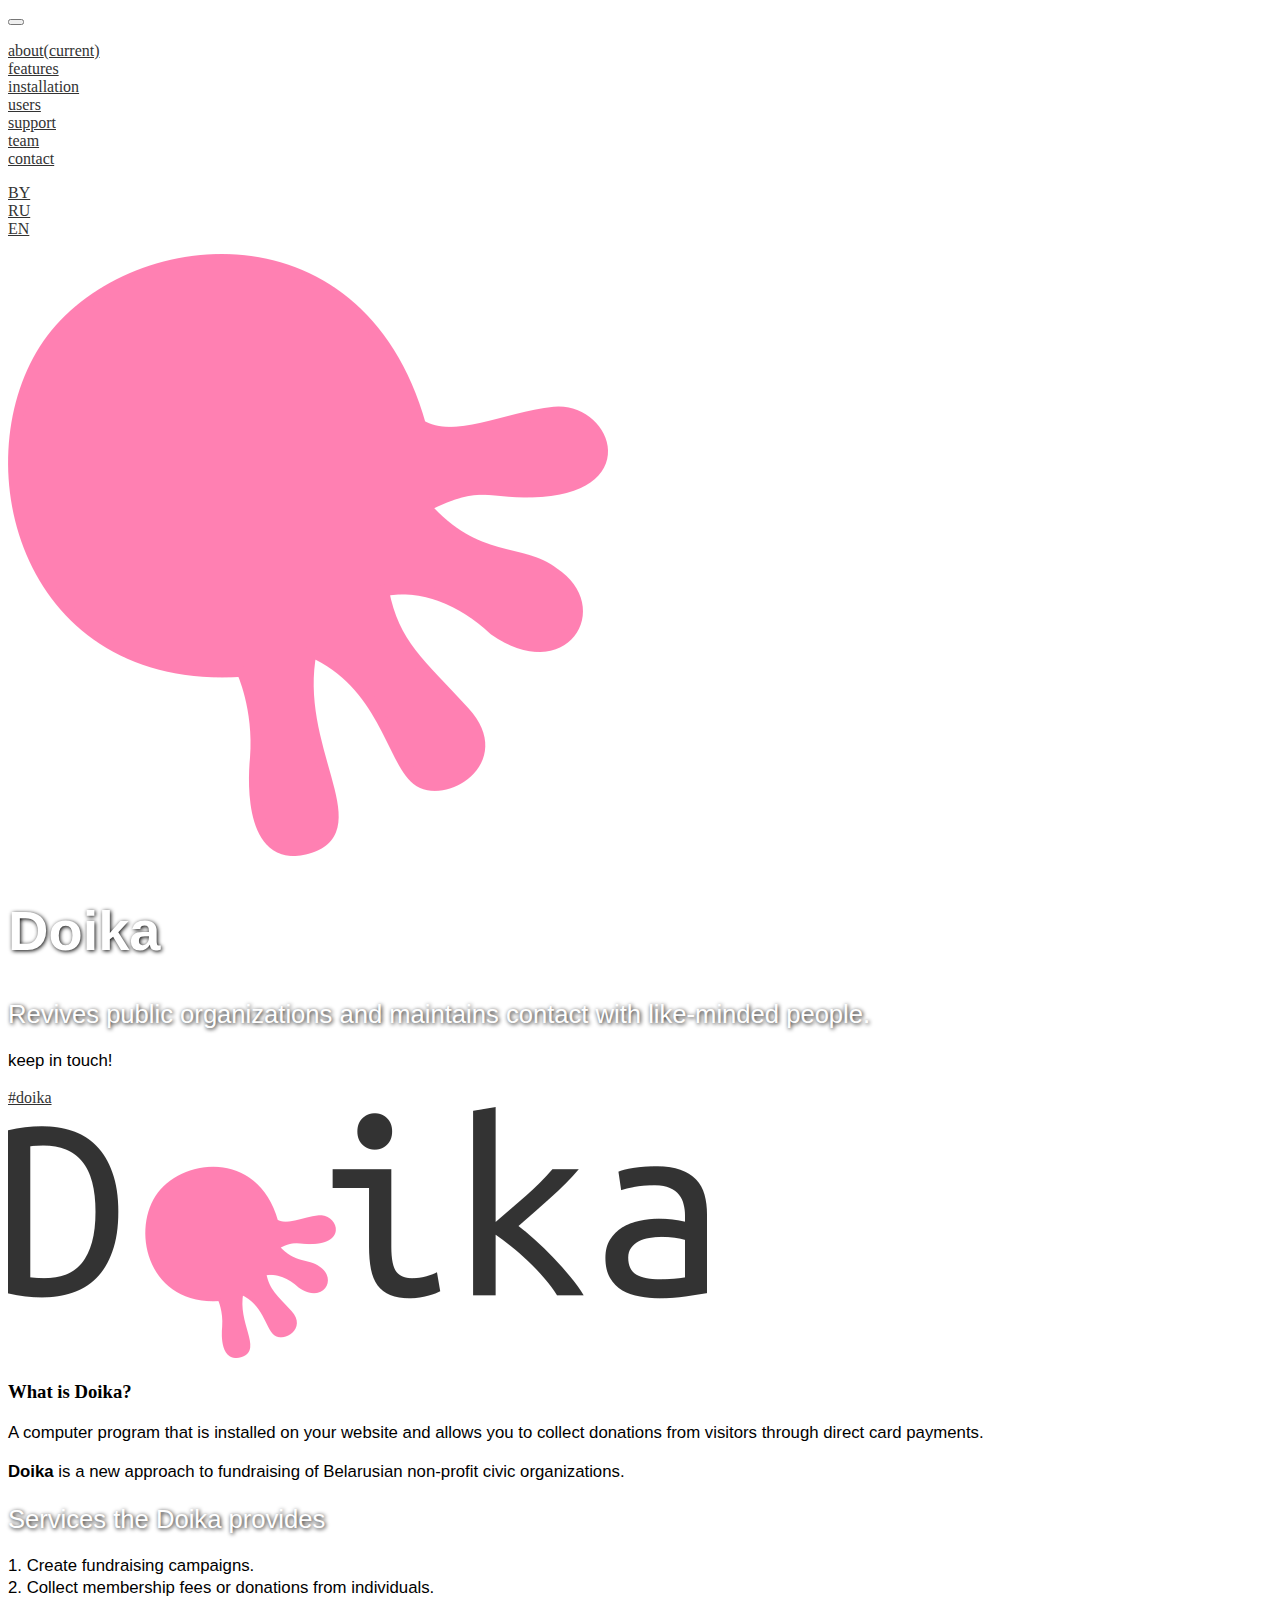
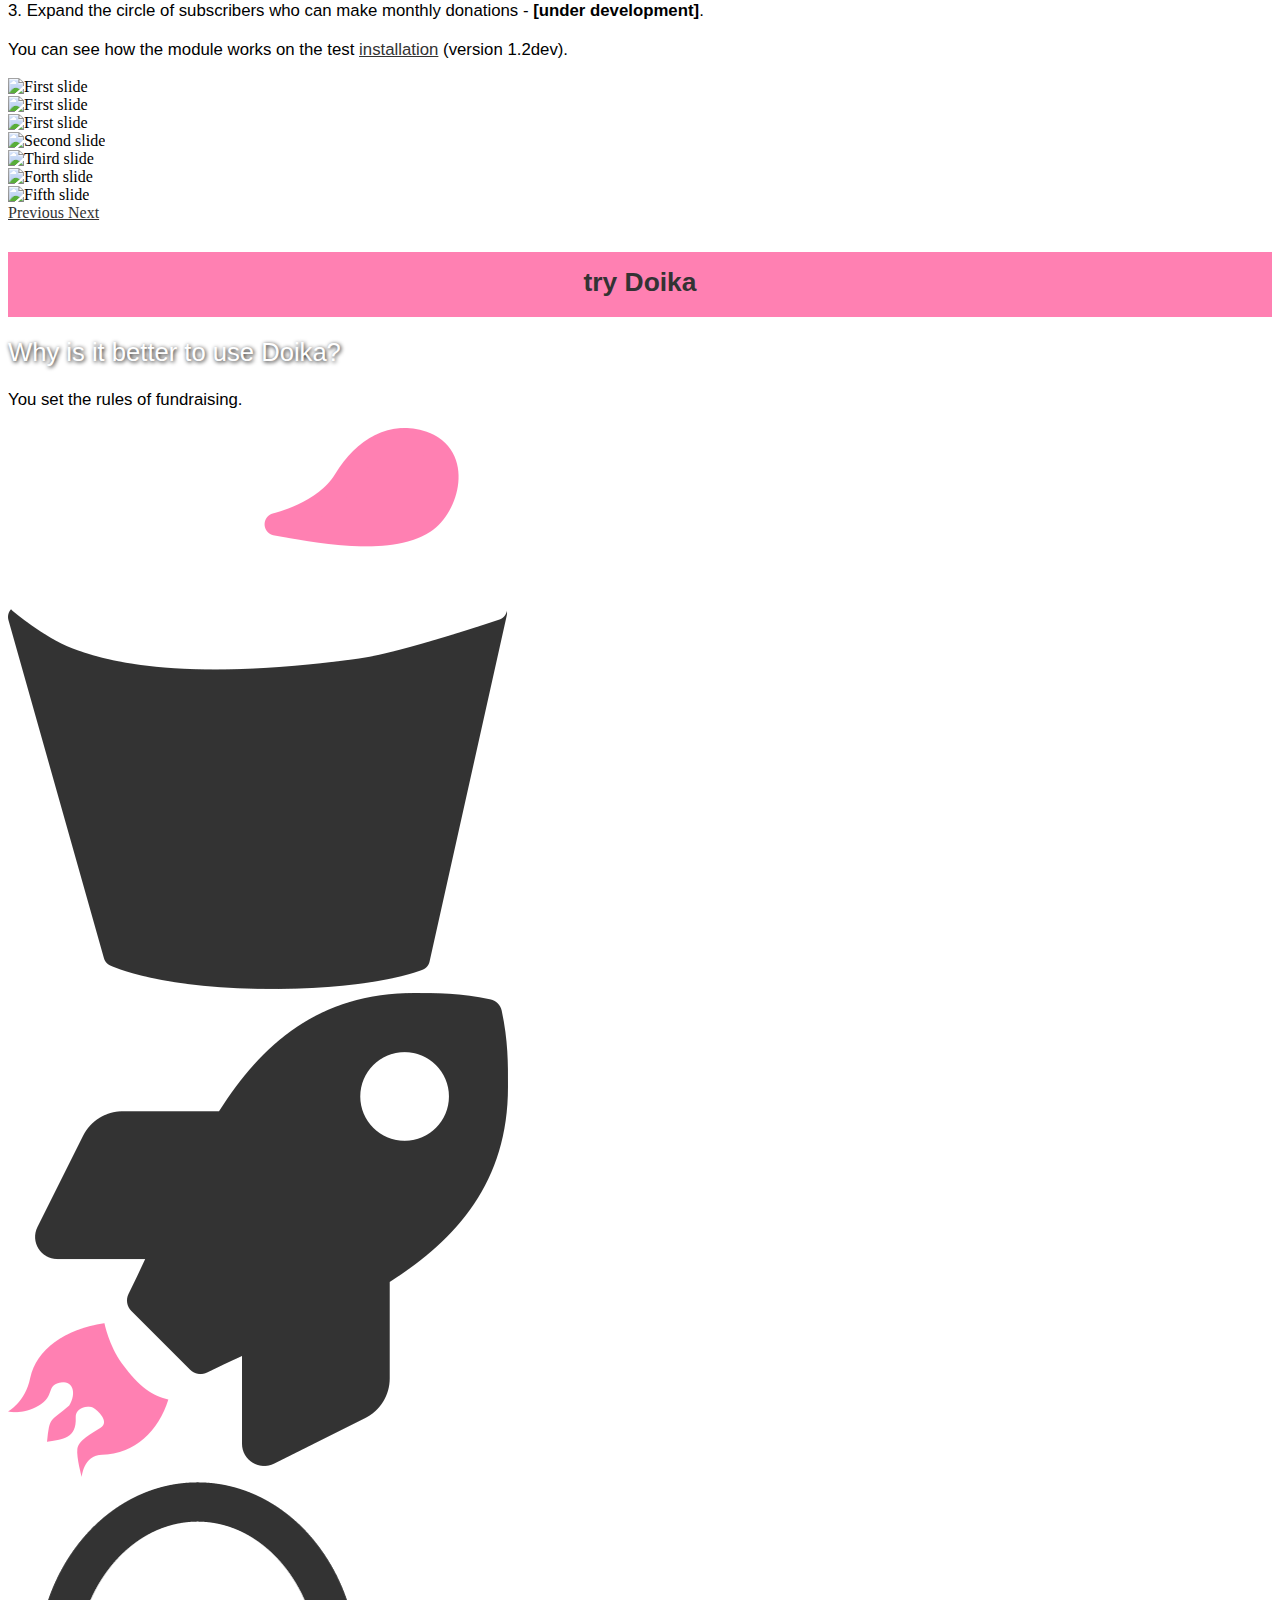
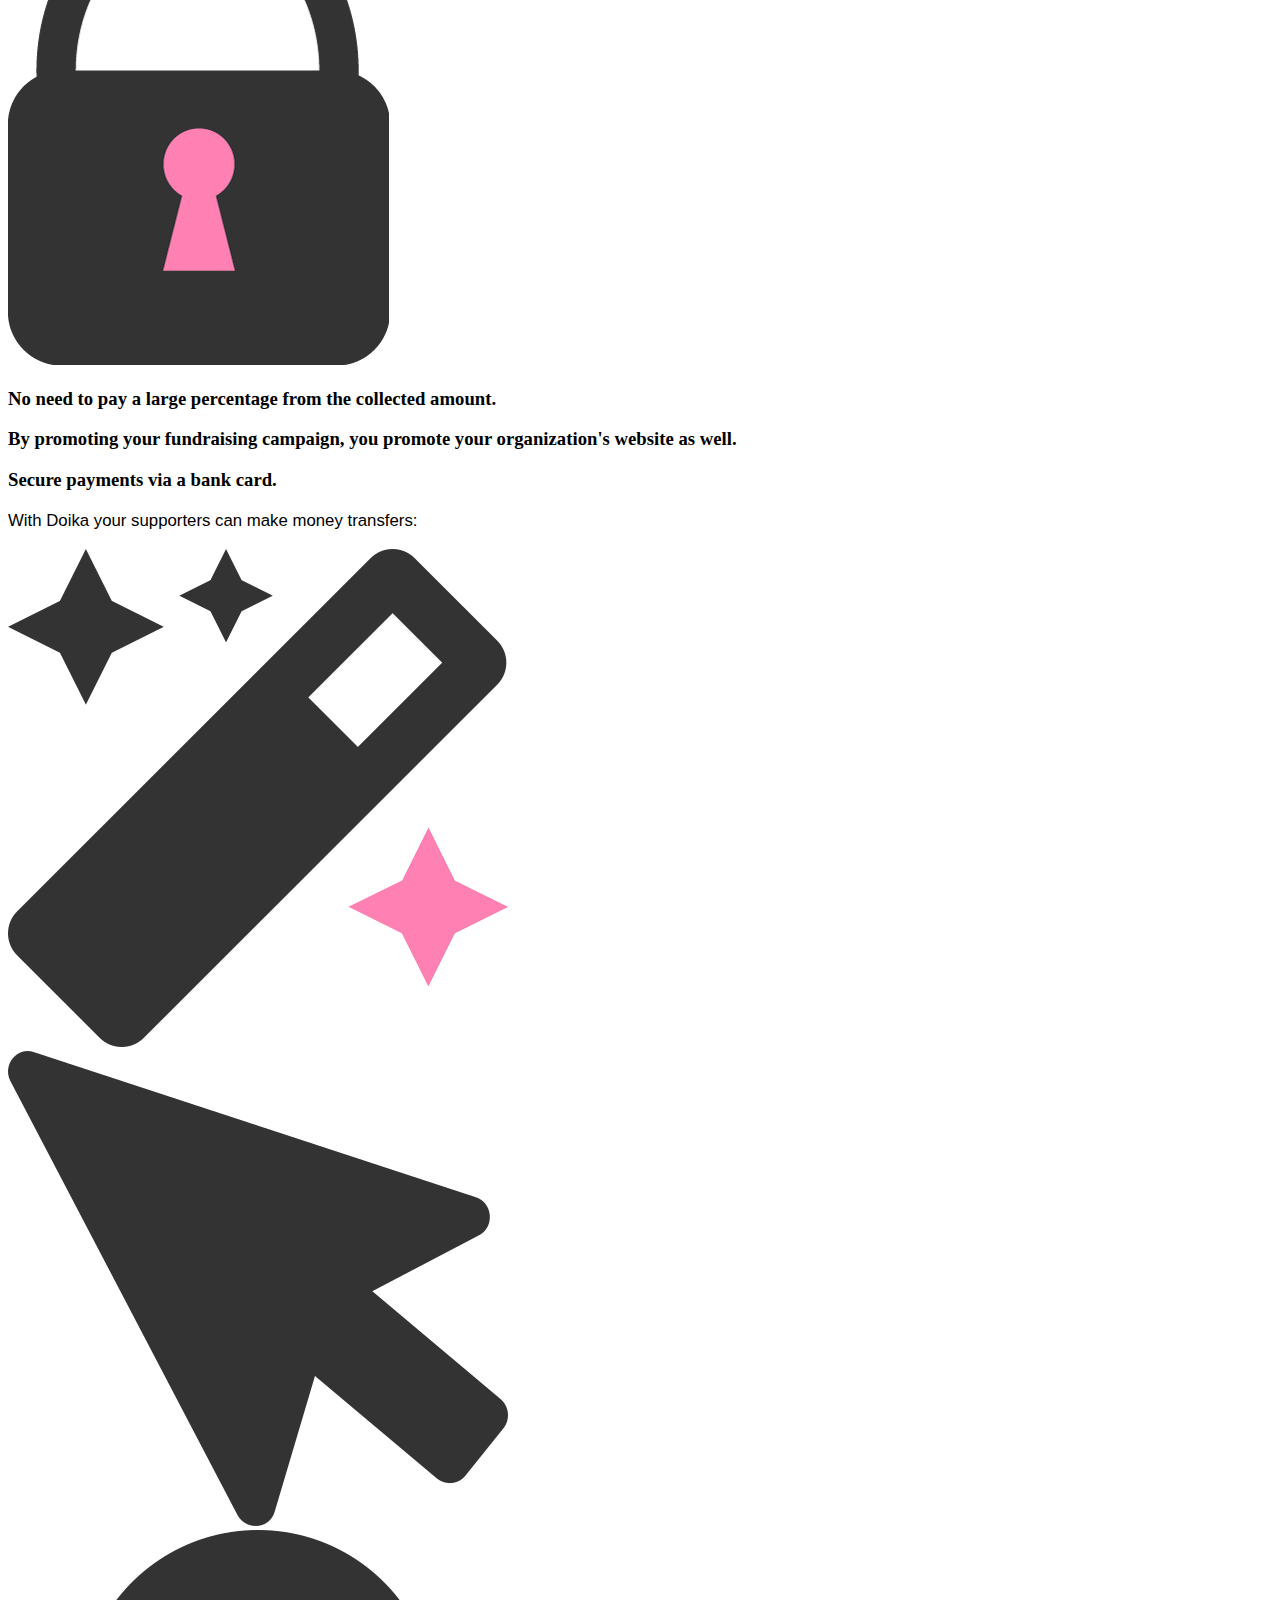
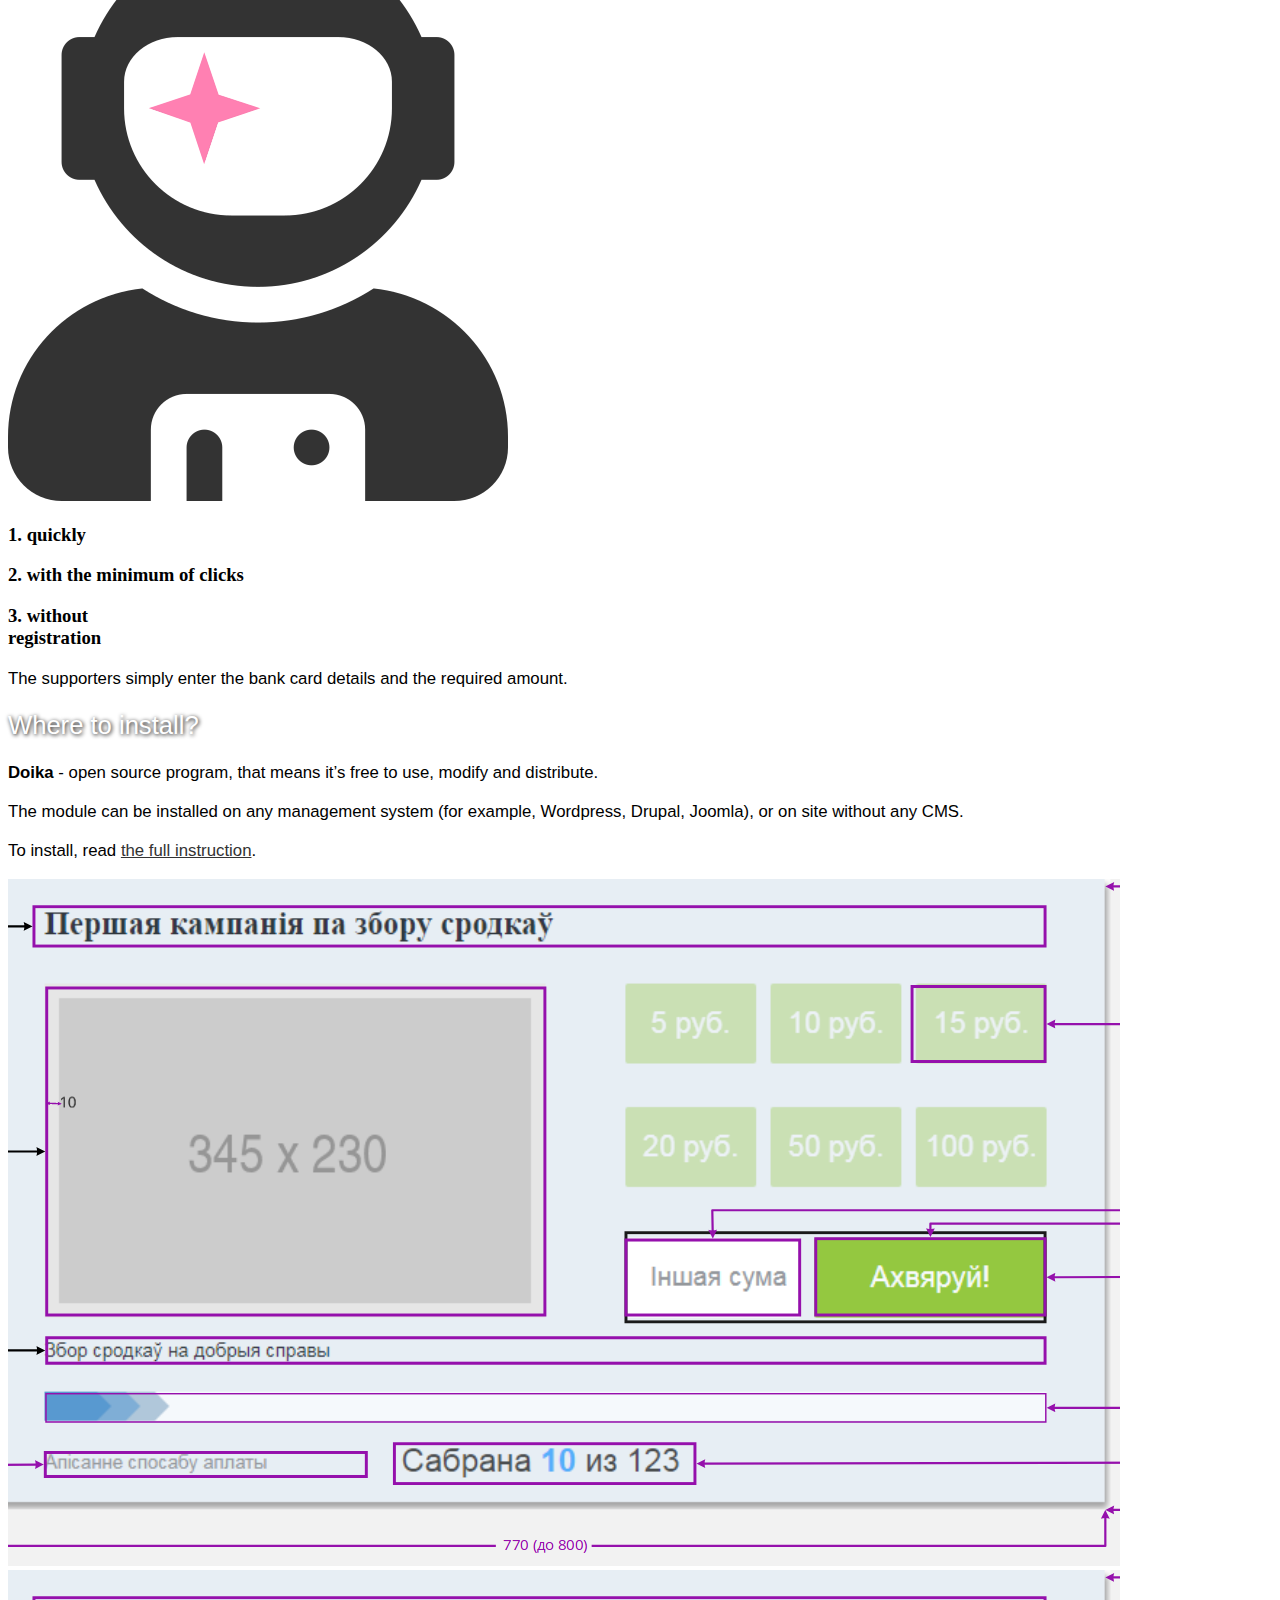
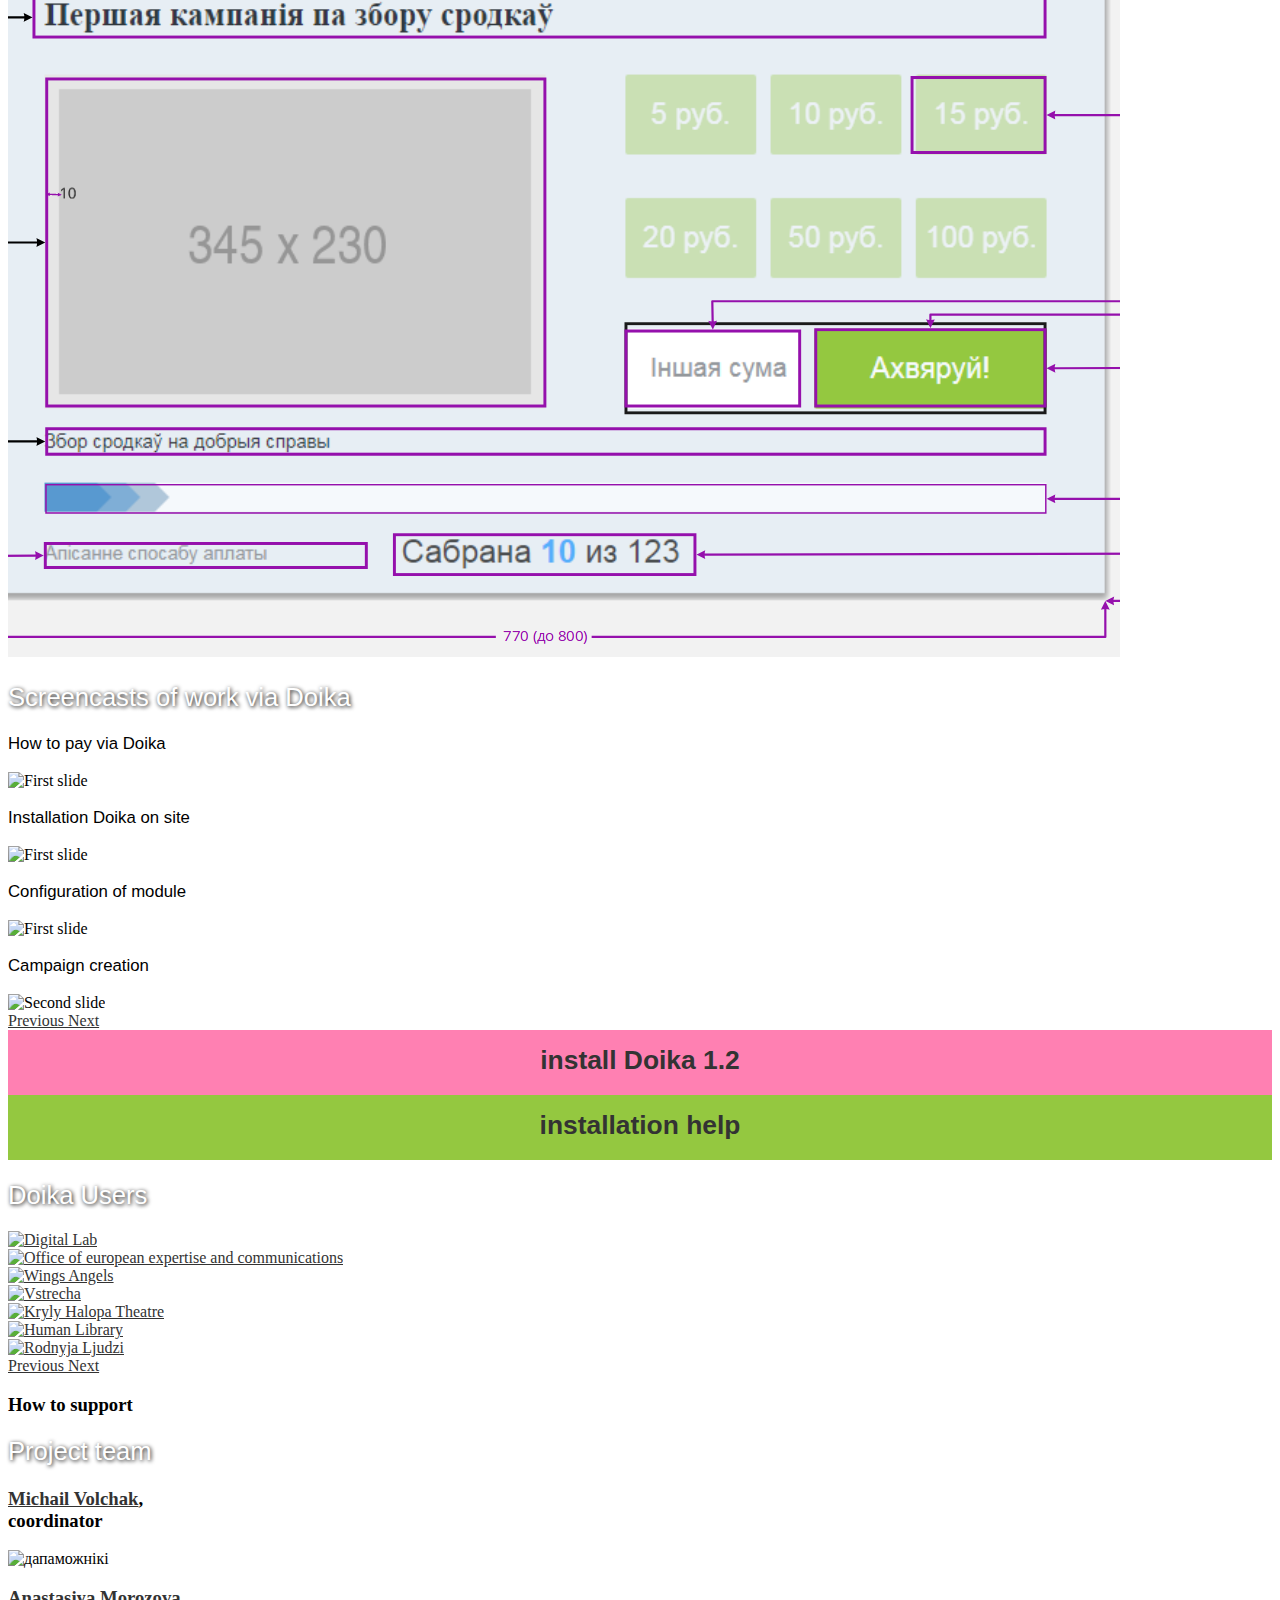
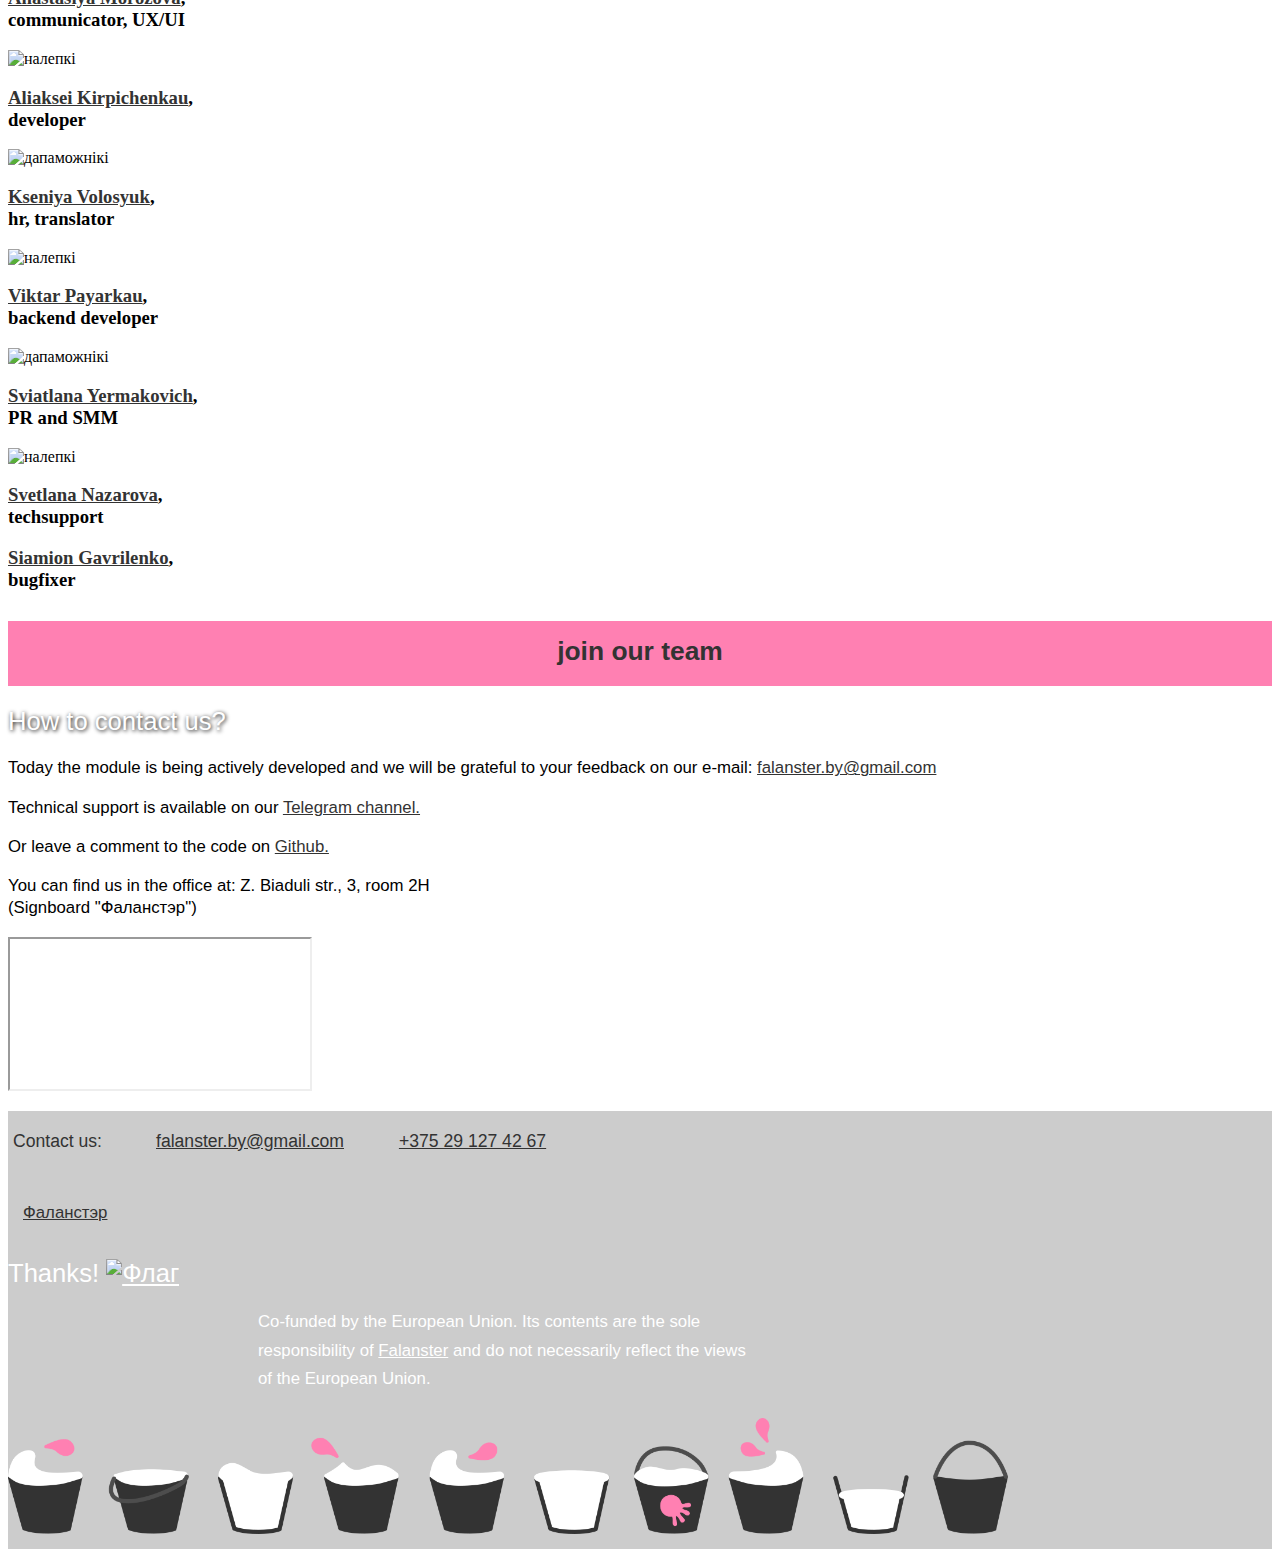
==== index-en.html @ b00845cc "crew" ====
<!DOCTYPE html>
<html lang="en">
  <head>
    <meta charset="UTF-8">
    <meta name="viewport" content="width=device-width,initial-scale=1">
    <meta http-equiv="X-UA-Compatible" content="IE=Edge">
    <title>Doika</title>
    <link rel="shortcut icon" type="image/png" href="img/favicon.png">
    <link rel="apple-touch-icon" href="img/favicon.png">
    <link rel="stylesheet" href="css/bootstrap.min.css">
    <link rel="stylesheet" href="css/general.css">
    <link rel="stylesheet" href="css/about-us.css">
    <link rel="stylesheet" href="css/cc-icons.css">
    <link rel="stylesheet" href="css/certification.css">
    <link rel="stylesheet" href="css/contacts.css">
    <link rel="stylesheet" href="css/contact-us.css">
    <link rel="stylesheet" href="css/font-awesome.css">
    <link rel="stylesheet" href="css/fonts.css">
    <link rel="stylesheet" href="css/footer.css?v=3.0">
    <link rel="stylesheet" href="css/header.css">
    <link rel="stylesheet" href="css/history.css">
    <link rel="stylesheet" href="css/links.css">
    <link rel="stylesheet" href="css/mission.css">
    <link rel="stylesheet" href="css/our-work.css">
 </head>

  <body>
    <header class="header">
      <nav class="navbar navbar-expand-lg">
        <button class="navbar-toggler custom-toggler" type="button" data-toggle="collapse" data-target="#navbarNav" aria-controls="navbarNav" aria-expanded="false" aria-label="Toggle navigation">
          <span class="fa fa-bars navbar-toggler-icon"></span>
        </button>
        <div class="collapse navbar-collapse" id="navbarNav">
          <ul class="navbar-nav">
            <li class="nav-item active">
              <a class="nav-link" href="#about-us">about<span class="sr-only">(current)</span></a>
            </li>
            <li class="nav-item">
              <a class="nav-link" href="#our-work">features</a>
            </li>
            <li class="nav-item">
              <a class="nav-link" href="#certification">installation</a>
            </li>
            <li class="nav-item">
              <a class="nav-link" href="#links2">users</a>
            </li>
            <li class="nav-item">
              <a class="nav-link" href="#history">support</a>
            </li>
            <li class="nav-item">
              <a class="nav-link" href="#links">team</a>
            </li>
            <li class="nav-item">
              <a class="nav-link" href="#contact-us">contact</a>
            </li>
          </ul>
        </div>


        <ul class="language-switcher d-flex">
          <li class="nav-item language-switcher__item">
            <a class="nav-link" href="index.html">BY</a>
          </li>
          <li class="nav-item language-switcher__item">
            <a class="nav-link" href="index-ru.html">RU</a>
          </li>
          <li class="nav-item language-switcher__item">
            <a class="nav-link language-switcher__item_active" href="index-en.html">EN</a>
          </li>
        </ul>


      </nav>
      <img class="header__logo img-responsive" src="img/logo.png" alt="creative commons logo"/>
      <h1 class="header__title">Doika</h1>
      <h2 class="header__subtitle">Revives public organizations and maintains contact with like-minded people.</h2>
      <p class="header__slogan">keep in touch!</p>
      <a class="header__hashtag" href="https://twitter.com/hashtag/doika">#doika</a>
    </header>

    <section id="about-us" class="about-us container">
      <div class="row">
        <div class="col-xl-12 mx-xl-auto">


          <article class="article">
            <div class="row flex-column-reverse flex-lg-row">
              <div class="col-lg-6 article__img d-flex">
                <img src="img/doika_2_2_trans.png" alt="Doika Logo" >
              </div>
              <div class="col-lg-6 article__text-wrapper">
                <h3 class="article__title">What is Doika?</h3>
                <p class="article__text">A computer program that is installed on your website and allows you to collect donations from visitors through direct card payments.
                </p>
                <p class="article__text"><strong>Doika</strong> is a new approach to fundraising of Belarusian non-profit civic organizations.
                </p>
              </div>
            </div>
          </article>

        </div>
      </div>
    </section>

    <section id="mission" class="mission">
      <div class="container text-center">
        <h2 class="mission__title">Services the Doika provides</h2>
        <div class="row">
<!--
          <span class="mission__text_marked">Стварэнне спрыяльных умоваў для творчасці, перадачы ведаў, эканамічных адносінаў, пабудаваных на адкрытых прынцыпах, і ёсць задача праекта “Градка”.</span>
-->
          <p class="mission__text mission_big">1. Create fundraising campaigns.</br>          
		2. Collect membership fees or donations from individuals.</br>
		3. Expand the circle of subscribers who can make monthly donations - <strong>[under development]</strong>.
	  </p>
          <p class="mission__text">You can see how the module works on the test <a href="https://it2donate-wordpress.falanster.by/" target="_blank">installation</a> (version 1.2dev).</p>

<!--              <div class="carousel-item active">
                <img class="d-block img-fluid" src="img/vylaziny_1_2.JPG" alt="First slide">
              </div>
-->

	<div id="mission__carousel" class="carousel slide" data-interval="false" data-ride="carousel">
            <div class="carousel-inner" role="listbox">
              <div class="carousel-item">
                <img class="d-block img-fluid" src="img/slide_6.jpg" alt="First slide">
              </div>
              <div class="carousel-item active">
                <img class="d-block img-fluid" src="img/slide_2.jpg" alt="First slide">
              </div>
              <div class="carousel-item">
                <img class="d-block img-fluid" src="img/slide_1.jpg" alt="First slide">
              </div>
              <div class="carousel-item">
                <img class="d-block img-fluid" src="img/slide_3.jpg" alt="Second slide">
              </div>
              <div class="carousel-item">
                <img class="d-block img-fluid" src="img/slide_4.jpg" alt="Third slide">
              </div>
              <div class="carousel-item">
                <img class="d-block img-fluid" src="img/slide_5.jpg" alt="Forth slide">
              </div>
              <div class="carousel-item">
                <img class="d-block img-fluid" src="img/slide_7.jpg" alt="Fifth slide">
              </div>

            </div>
            <a class="carousel-control-prev" href="#mission__carousel" role="button" data-slide="prev">
             <span class="carousel-control-prev-icon" aria-hidden="true"></span>
             <span class="sr-only">Previous</span>
            </a>
            <a class="carousel-control-next" href="#mission__carousel" role="button" data-slide="next">
             <span class="carousel-control-next-icon" aria-hidden="true"></span>
             <span class="sr-only">Next</span>
            </a>
	</div>
        <a class="button nav-link" href="https://it2donate-wordpress.falanster.by/">try Doika</a>

        </div>

      </div>
    </section>


    <section id="our-work" class="our-work">
      <div class="container text-center">
          <h2 class="our-work__title">Why is it better to use Doika?</h2>

<div class="">

<!--	<span class="mission__text_marked">Вы самі вызначаеце правілы збору сродкаў.</span>
-->
        <p class="">You set the rules of fundraising.</p>

        <div class="row flex-nowrap">
              <div class="col-lg-4 our-work__title-image">

                <img class="img-responsive" src="img/milk5.png" alt="Садавіна">

              </div>
              <div class="col-lg-4 our-work__title-image">
                <img class="img-responsive" src="img/rocket-solid.png" alt="Садавіна">
              </div>
              <div class="col-lg-4 our-work__title-image">
                <img class="img-responsive" src="img/lock484.png" alt="Садавіна">
              </div>
        </div>
        <div class="row descriptions">
          <article class="work-description col-lg-4">
            <h3 class="work-description__title">No need to pay a large percentage from the collected amount.</h3>



          </article>
          <article class="work-description col-lg-4">
            <h3 class="work-description__title">By promoting your fundraising campaign, you promote your organization's website as well.</h3>



          </article>
          <article class="work-description col-lg-4">
            <h3 class="work-description__title">Secure payments via a bank card.</h3>
          </article>
        </div>

</div>

	</div>

<div class="mission__text_marked text-center">
	<p class="">With Doika your supporters can make money transfers:</spp>

        <div class="row flex-nowrap">
              <div class="col-lg-4 our-work__title-image">

                <img class="img-responsive" src="img/magic.png" alt="Садавіна">

              </div>
              <div class="col-lg-4 our-work__title-image">
                <img class="img-responsive" src="img/mouse.png" alt="Садавіна">
              </div>
              <div class="col-lg-4 our-work__title-image">
                <img class="img-responsive" src="img/astronaut.png" alt="Садавіна">
              </div>
        </div>
        <div class="row descriptions">
          <article class="work-description col-lg-4">
            <h3 class="work-description__title">1. quickly</h3>



          </article>
          <article class="work-description col-lg-4">
            <h3 class="work-description__title">2. with the minimum of clicks</h3>



          </article>
          <article class="work-description col-lg-4">
            <h3 class="work-description__title">3. without</br> registration</h3>
          </article>
        </div>


	<p class="">The supporters simply enter the bank card details and the required amount.</p>

</div>



      </div>
    </section>

    <section id="certification" class="certification">
      <div class="container text-center">
        <h2 class="certification__title">Where to install?</h2>
        <div class="row flex-lg-row-reverse">
          <div class="certification__text col-lg-6">
            <p>
              <strong>Doika</strong> - open source program, that means it’s free to use, modify and distribute.
              </p>
              <p>
              The module can be installed on any management system (for example, Wordpress, Drupal, Joomla), or on site without any CMS.
              </p>
              <p>
              To install, read <a href="https://github.com/diglabby/doika_1.2/blob/dev/README.md" target="_blank">the full instruction</a>.
            </p>
          </div>
          <div class="d-flex col-lg-6">
            <img class="certification__image image_tablet d-lg-none" src="img/maket.png" alt="Макет">
            <img class="certification__image image_desktop d-none d-lg-block" src="img/maket.png" alt="Макет">
          </div>
        </div>

      </div>

    <section  class="certification_break" >
      <div class="container text-center">

        <h2 class="certification__title">Screencasts of work via Doika</h2>
	<div class="mission__text_marked text-center">
	<div id="gif__carousel" class="carousel slide" data-interval="false" data-ride="carousel">
            <div class="carousel-inner" role="listbox">
              <div class="carousel-item active">
        	<p class="gif-text">How to pay via Doika</p>
                <img class="d-block img-fluid" src="gif/doika_end_gif.gif" alt="First slide">
              </div>
              <div class="carousel-item">
        	<p class="gif-text">Installation Doika on site</p>
                <img class="d-block img-fluid" src="gif/Install_Doika_on_website.gif" alt="First slide">
              </div>
              <div class="carousel-item">
        	<p class="gif-text">Configuration of module</p>
                <img class="d-block img-fluid" src="gif/image_of_configuration.gif" alt="First slide">
              </div>
              <div class="carousel-item">
        	<p class="gif-text">Campaign creation</p>
                <img class="d-block img-fluid" src="gif/Doika_GIF_How_to_use_again.gif" alt="Second slide">
              </div>

            </div>
            <a class="carousel-control-prev" href="#gif__carousel" role="button" data-slide="prev">
             <span class="carousel-control-prev-icon" aria-hidden="true"></span>
             <span class="sr-only">Previous</span>
            </a>
            <a class="carousel-control-next" href="#gif__carousel" role="button" data-slide="next">
             <span class="carousel-control-next-icon" aria-hidden="true"></span>
             <span class="sr-only">Next</span>
            </a>
	</div>
	</div>
	</div>
</section>

    </section>
       <div class="d-flex">
        <a class="button col-lg-6 install install-en" href="https://github.com/diglabby/doika_1.2/blob/dev/README.md">install Doika 1.2</a>
        <a class="button col-lg-6 install help help-en" href="https://docs.google.com/forms/d/e/1FAIpQLSfdYiBICHreermuLqSR0WglWAKjteLY8kQ89COXRtBEGR77mg/viewform">installation help</a>
       </div>


    <section id="links2" class="links">
      <div class="container text-center partners">
        <h2 class="our-work__title">Doika Users</h2>

     <div id="links__carousel" class="carousel slide" data-interval="false" data-ride="carousel">
     <div class="carousel-inner" role="listbox">

       <div class="carousel-item active">
       <div class="row">

          <div class="col-lg-3">
	    <div class="links__image">
             <a href="https://it.falanster.by/">
              <img src="img/partners/lm_3.png" alt="Digital Lab">
             </a>
            </div>
          </div>

          <div class="col-lg-3">
	    <div class="links__image">
             <a href="https://oeec.by/">
              <img src="img/partners/oeec_2.png" alt="Office of european expertise and communications">
             </a>
            </div>
          </div>

          <div class="col-lg-3">
	    <div class="links__image">
             <a href="https://wingsangels.by/">
              <img src="img/partners/kryly_a.png" alt="Wings Angels">
             </a>
            </div>
          </div>

          <div class="col-lg-3">
	    <div class="links__image">
             <a href="https://vstrecha.by/index.php">
              <img src="img/partners/vstrecha_2.png" alt="Vstrecha">
             </a>
            </div>
          </div>

        </div>
        </div>

        <div class="carousel-item">
        <div class="row">


          <div class="col-lg-3">
	    <div class="links__image">
             <a href="https://teatrkh.by/">
              <img src="img/partners/kh.jpg" alt="Kryly Halopa Theatre">
             </a>
            </div>
          </div>

          <div class="col-lg-3">
	    <div class="links__image">
             <a href="http://humanlibrary.by/">
              <img src="img/partners/humanlib_2.png" alt="Human Library">
             </a>
            </div>
          </div>

          <div class="col-lg-3">
	    <div class="links__image">
             <a href="https://rodnye.by/">
              <img src="img/partners/rodnye_2.png"  alt="Rodnyja Ljudzi">
             </a>
            </div>
          </div>


        </div>
        </div>


      </div>
            <a class="carousel-control-prev" href="#links__carousel" role="button" data-slide="prev">
             <span class="carousel-control-prev-icon" aria-hidden="true"></span>
             <span class="sr-only">Previous</span>
            </a>
            <a class="carousel-control-next" href="#links__carousel" role="button" data-slide="next">
             <span class="carousel-control-next-icon" aria-hidden="true"></span>
             <span class="sr-only">Next</span>
            </a>
      </div>

    </div>
   </section>


    <section id="history" class="mission">
      <div class="container text-center">
        <article class="article">
          <h3 class="article__title">How to support</h3>
            <script src='/client-side/doika-loader.js'></script>
              <div id='module-donate-wrapper' data-id='2'></div>
        </article>
      </div>
    </section>


    <section id="links" class="links team">
      <div class="container text-center">
        <h2 class="our-work__title">Project team</h2>

        <div class="row">
          <div class="col-lg-6">
    
            <h3 class="work-description__title"><a href="https://wiki.falanster.info/wiki/Участник:Rizoma" alt="Michail on wiki">Michail Volchak</a>,</br> coordinator</h3>
	    <div class="links__image">
              <img src="img/mihas_3.jpg" alt="дапаможнікі">
            </div>

          </div>

          <div class="col-lg-6">


            <h3 class="work-description__title"><a href="https://wiki.falanster.info/wiki/Участница:NastassiaFrost" alt="Anastasiya on wiki">Anastasiya Morozova</a>,</br> communicator, UX/UI</h3>
            <div class="links__image">
              <img src="img/nasty_2.jpg" alt="налепкі">
            </div>

          </div>

          <div class="col-lg-6">
    
            <h3 class="work-description__title"><a href="https://github.com/fr0zen" alt="Aliaksei on Github">Aliaksei Kirpichenkau</a>,</br> developer</h3>
	    <div class="links__image">
              <img src="img/frozen_3.jpg" alt="дапаможнікі">
            </div>

          </div>

        </div>


        <div class="row">

          <div class="col-lg-6">


            <h3 class="work-description__title"><a href="https://vk.com/id151962564" alt="Ksenia's profile on vk">Kseniya Volosyuk</a>,</br> hr, translator</h3>
            <div class="links__image">
              <img src="img/ksenia.jpg" alt="налепкі">
            </div>

          </div>

          <div class="col-lg-6">
    
            <h3 class="work-description__title"><a href="https://github.com/Tyuba4" alt="Viktar's profile on github">Viktar Payarkau</a>,</br> backend developer</h3>
	    <div class="links__image">
              <img src="img/viktar.jpg" alt="дапаможнікі">
            </div>

          </div>

          <div class="col-lg-6">


            <h3 class="work-description__title"><a href="https://vk.com/sviatit" alt="Sviatlana on Vkontakte">Sviatlana Yermakovich</a>,</br> PR and SMM</h3>
            <div class="links__image">
              <img src="img/svet_3.jpg" alt="налепкі">
            </div>

          </div>
        </div>

        <div class="row">
          <div class="col-lg-6">
            <h3 class="work-description__title"><a href="https://github.com/svetasemashko" alt="Sveta's sprofile on github">Svetlana Nazarova</a>,</br> techsupport</h3>
          </div>

          <div class="col-lg-6">    
            <h3 class="work-description__title"><a href="https://site-style.by" alt="Siamions website">Siamion Gavrilenko</a>,</br> bugfixer</h3>
          </div>
        </div>

        <a class="button nav-link" href="#contact-us">join our team</a>



      </div>
    </section>


    <section id="contact-us" class="contact-us">
      <div class="container">
        <div class="row">
          <div class="col-lg-5">
              <h2 class="contact-us__title">How to contact us?</h2>

              <p class="contact-us__text">
                <span class="contact-us__text_header">Today the module is  being actively developed and we will be grateful to your feedback on our e-mail:</span>
                  <a href="mailto:falanster.by@gmail.com">falanster.by@gmail.com </a>
              </p>
              <p class="contact-us__text">
                <span class="contact-us__text_header">Technical support is available on our </span>
                  <a href="https://t.me/joinchat/FCPQXhFMFgED8krhwVt5IQ"> Telegram channel.</a>
              </p>
              <p class="contact-us__text">
                <span class="contact-us__text_header">Or leave a comment to the code on</span>
                  <a href="https://github.com/diglabby/doika_1.2/issues">Github.</a>
              </p>

              <p class="contact-us__text contact-us__text_breaked">
                <span class="contact-us__text_header">You can find us in the office at:</span>
                Z. Biaduli str., 3, room 2H </br>(Signboard "Фаланстэр")
              </p>
          </div>
          <div class="col-lg-7">
              <div class="contact-us__map">
                <iframe class="frame__map" id="osm__map" src="https://www.openstreetmap.org/export/embed.html?bbox=27.5795191526413%2C53.905305217497364%2C27.588129043579105%2C53.90823470750423&amp;layer=mapnik&amp;marker=53.90676840809086%2C27.583826780319214"></iframe>

              </div>
          </div>
        </div>
      </div>
    </section>

    <footer class="footer">
     <div class="container">
       <div class="row">
         <div class="col-lg-12 col-sm-12  text-center">
           <dl class="contacts">
             <dt class="contacts__title">Contact us:</dt>
              <dd class="contacts__mail">
                <a href="mailto:falanster.by@gmail.com">falanster.by@gmail.com</a>
              </dd>
              <dd class="contacts__phone">
                <a href="tel:+375291274267">+375 29 127 42 67</a>
              </dd>
           </dl>

          <ul class="socials">
            <li>
              <a href="https://www.facebook.com/groups/1039026109504642/?fref=ts" target="_blank">
                <i class="fa fa-facebook-official fa-2x" aria-hidden="true"></i>
              </a>
            </li>
          <li>
            <a href="https://vk.com/dig_lab" target="_blank">
              <i class="fa fa-vk fa-2x" aria-hidden="true"></i>
            </a>
          </li>
          <li>
            <a href="https://t.me/joinchat/FCPQXhFMFgED8krhwVt5IQ" target="_blank">
		<i class="fa fa-telegram fa-2x" aria-hidden="true"></i>
            </a>
          </li>
          <li>
            <a href="https://github.com/diglabby/doika/wiki" target="_blank">
              <i class="fa fa-github fa-2x" aria-hidden="true"></i>
            </a>
          </li>
          </ul>
          <p class="copyright">
           <span class="copyright__icons">
             <a href="https://creativecommons.org/licenses/by-sa/4.0/">
                <i class="cc cc-cc"></i>
                <i class="cc cc-by"></i>
                <i class="cc cc-sa"></i>
             </a>
            </span>
            <a href="https://falanster.by/be">Фаланстэр</a>
          </p>
         <div class="thanks">
             <h2>Thanks! <a href="https://ec.europa.eu/"><img src="img/flag_yellow_low.png" alt="Флаг"></a></h2>
             <p>Сo-funded by the European Union. Its contents are the sole responsibility of <a href="https://falanster.by/be">Falanster</a> and do not necessarily reflect the views of the European Union.</p>
         </div>
         </div>
       </div>
     </div>
   </footer>

   <script src="https://code.jquery.com/jquery-3.2.1.min.js" integrity="sha256-hwg4gsxgFZhOsEEamdOYGBf13FyQuiTwlAQgxVSNgt4=" crossorigin="anonymous"></script>
   <script src="js/main.js"></script>
   <script src="js/bootstrap.min.js"></script>

  </body>
</html>
---- css/general.css ----
a {
  text-decoration: underline;
  color: #333333; }
  a:hover {
    color: #333333; }

h1, h2 {
  color: #fff;
  font-family: 'Ubuntu', sans-serif;
  text-shadow: 1px 1px 4px rgba(0,0,0,1); }

h1 {
  font-size: 2.5rem;
  font-weight: 700; }
  @media (min-width: 1024px) {
    h1 {
      font-size: 3.5rem; } }

h2 {
  font-size: 1.25rem;
  font-weight: 500; }
  @media (min-width: 1024px) {
    h2 {
      font-size: 1.6rem; } }

p {
  font-family: "PT Sans", sans-serif;
  font-weight: 400;
  font-size: 0.92rem;
  line-height: 1.4rem; }
  @media (min-width: 1024px) {
    p {
      font-size: 1.05rem; } }

ul {
  padding-left: 0;
  list-style: none; }

a.button {
  display: block;
  background-color: #ff80b2;
  width: 100%;
  height: 65px;
  margin-top: 30px;
  margin-bottom: 0;
  font-size: 1.58rem;
  text-align: center;
  font-weight: 700;
  color: #333333;
  line-height: 60px;
  cursor: pointer;
  text-decoration: none;
  font-family: "Ubuntu", sans-serif;
  transition: 0.5s; }
  @media (min-width: 1024px) {
    a.button {
      font-size: 1.65rem; } }
  a.button:hover {
    background-color: #ffaacc; }

a.install {
 margin-top: 0px;
}

a.help {
 background-color: rgb(148, 200, 64);
}   @media (max-width: 656px) {
	a.help-by {
	  line-height: 29px;
		}}
    @media (max-width: 595px) {
	a.help-ru {
	  line-height: 29px;
		}}
    @media (max-width: 454px) {
	a.help-en {
	  line-height: 29px;
		}}

a.help:hover {
 background-color: rgb(148, 200, 64, 0.5);
}


.back-top {
  position: fixed;
  bottom: 10px;
  right: 10px;
  width: 40px;
  height: 40px;
  display: none;
  text-align: center;
  border-radius: 4px;
  background-color: rgba(51, 51, 51, 0.7);
  cursor: pointer;
  z-index: 99;
  transition: background-color .3s, opacity .5s, visibility .5s; }
  @media (min-width: 1024px) {
    .back-top {
      display: inline-block;
      bottom: 30px;
      right: 30px;
      width: 50px;
      height: 50px; } }
  .back-top:after {
    content: "\f077";
    font-family: FontAwesome;
    font-weight: normal;
    font-style: normal;
    font-size: 2em;
    line-height: 40px;
    color: #ffaacc;  }
    @media (min-width: 1024px) {
      .back-top:after {
        line-height: 50px; } }

.hover {
  -webkit-user-select: none;
  -webkit-touch-callout: none; }
---- css/footer.css ----
.footer {
  background-color: #cccccc; }
  .footer .container {
    max-width: 1000px;
    background-image: url("../img/footer.png");
    background-repeat: no-repeat;
    background-size: auto 60px;
    background-position: bottom 15px center; }
    @media (min-width: 1024px) {
      .footer .container {
        background-size: 100% auto; } }

.contacts {
  padding-top: 20px; }
  .contacts dt, .contacts dd {
    display: inline;
    font-size: 1.1rem;
    color: #333333;
    font-family: 'PT Sans', sans-serif;
    padding: 0 5px;
    white-space: nowrap; }
  .contacts dt {
    font-weight: 400; }

.socials li {
  display: inline-block;
  font-size: 1.3rem;
  margin: 0 5px; }

.copyright__icons a {
  text-decoration: none;
  font-size: 0.5rem; }
  .copyright__icons a i {
    font-size: 1.5rem; }

.copyright {
  min-height: 25px; }
  @media (min-width: 1024px) {
    .copyright {
      min-height: 35px; } }
  .copyright a {
    vertical-align: top;
    padding: 0 5px; }

.thanks {
  min-height: 240px;
  color: #fff;  }
  @media (min-width: 1024px) {
    .thanks{
      min-height: 290px;  }
    .thanks p {
      line-height: 1.4rem; }}

.thanks h2{
  text-shadow: none;
  margin-bottom: 20px; }

.thanks img{
  max-width: 100px;
  max-height: 100px;  }

.thanks p {
  margin:0 auto;
  max-width: 500px;
  line-height: 1.8rem;  }

.thanks a {
  color: #fff;  }
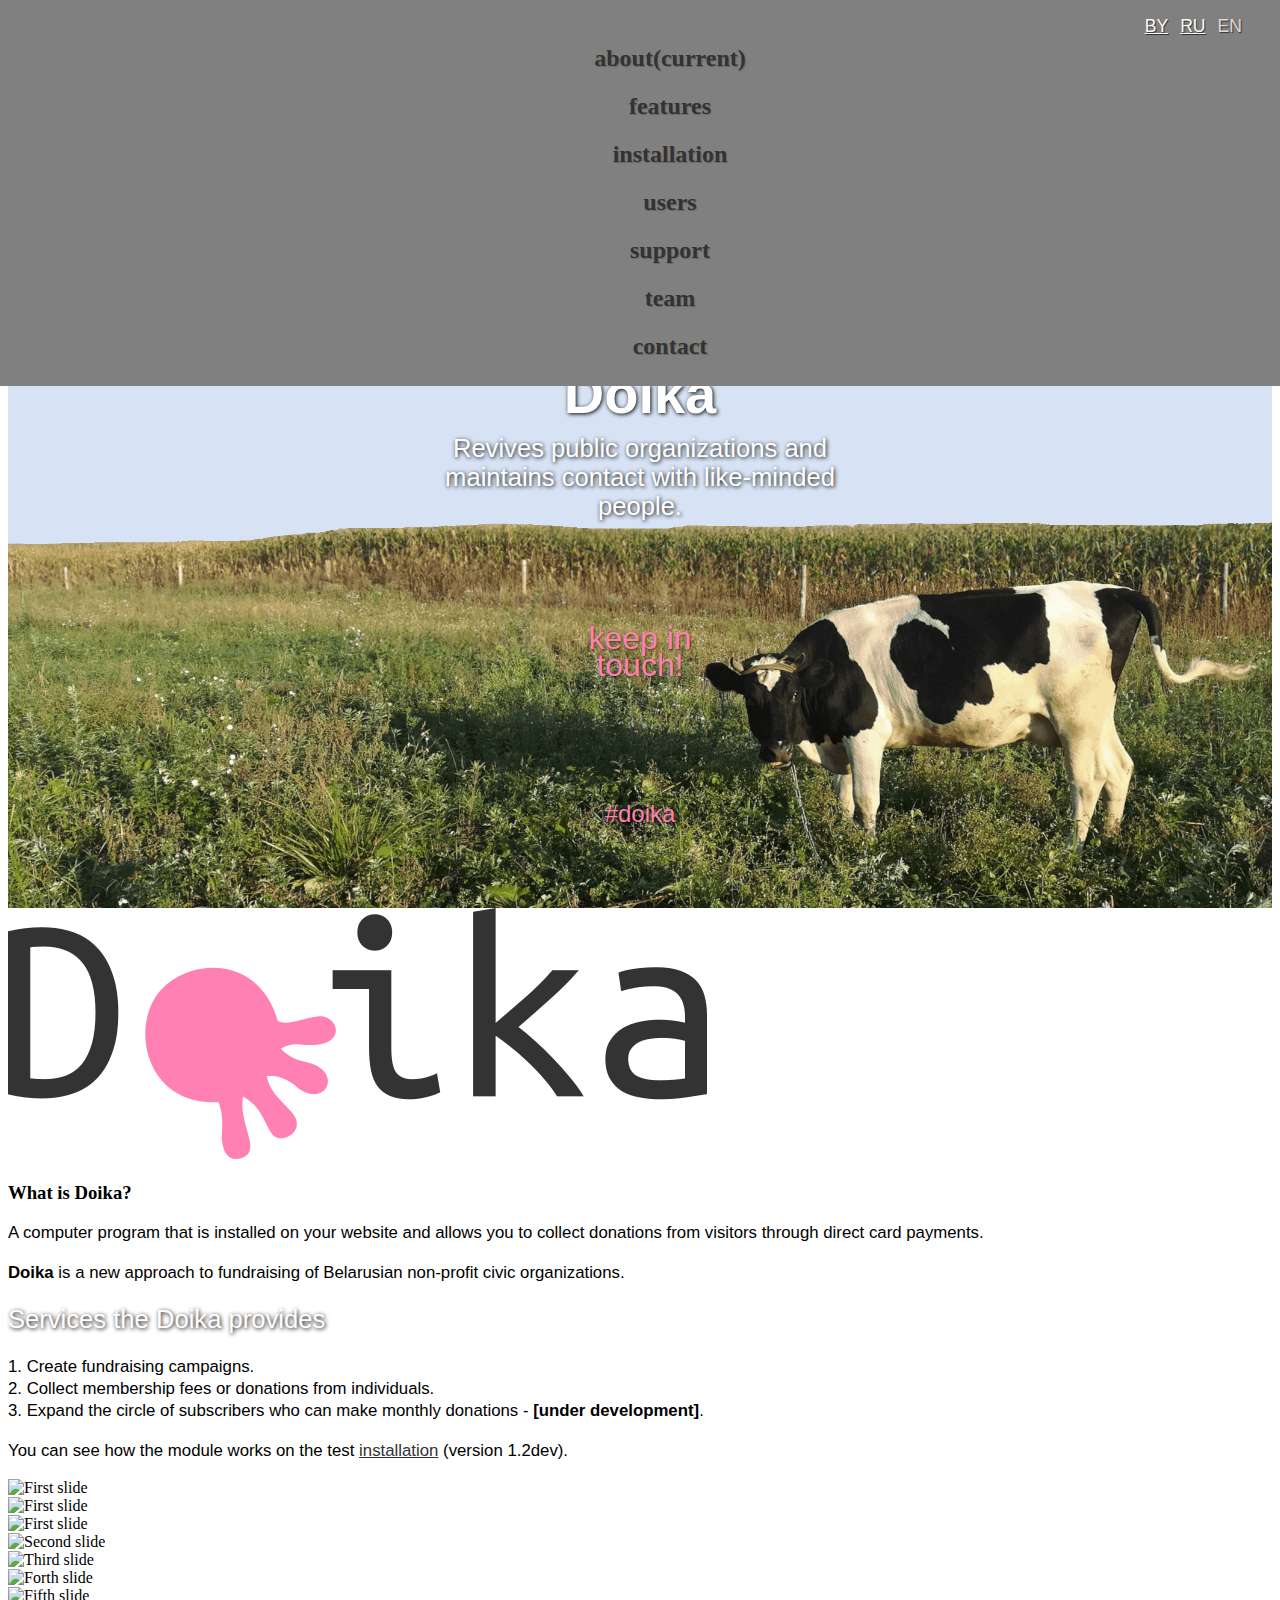
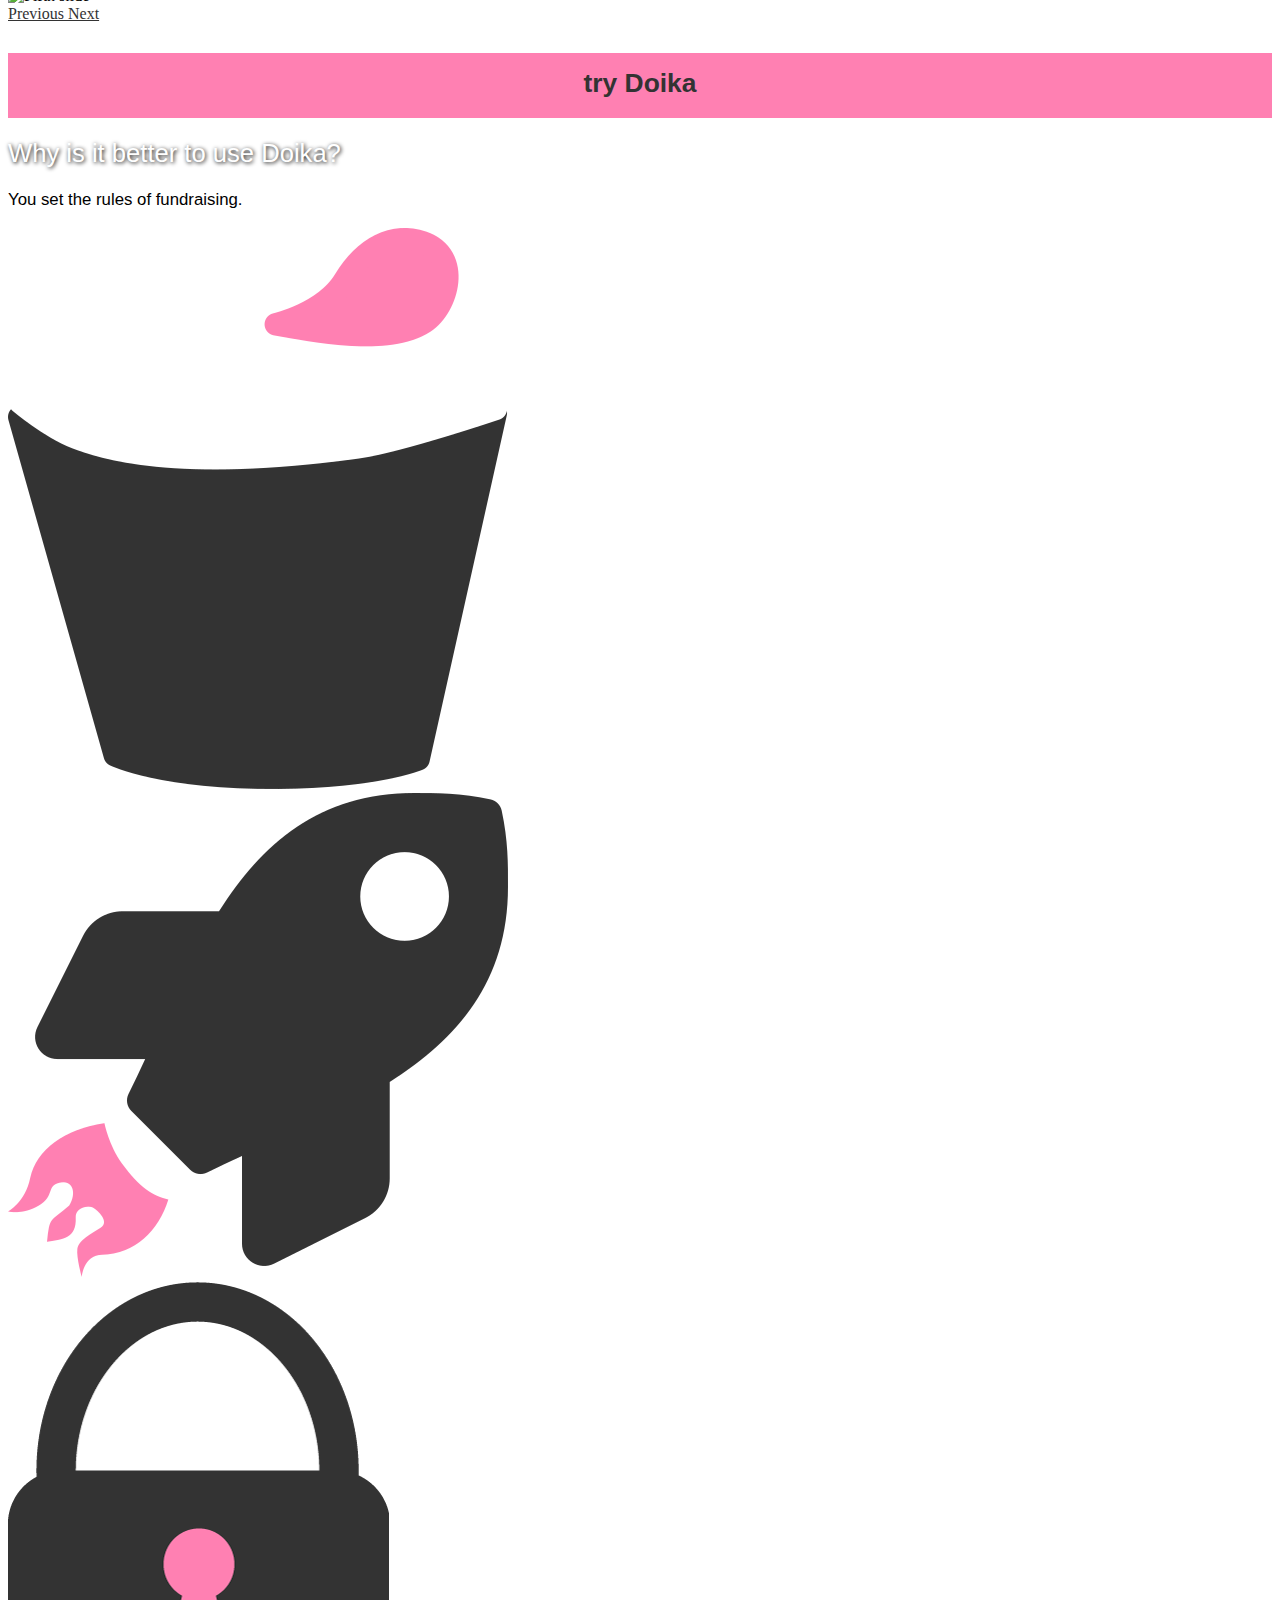
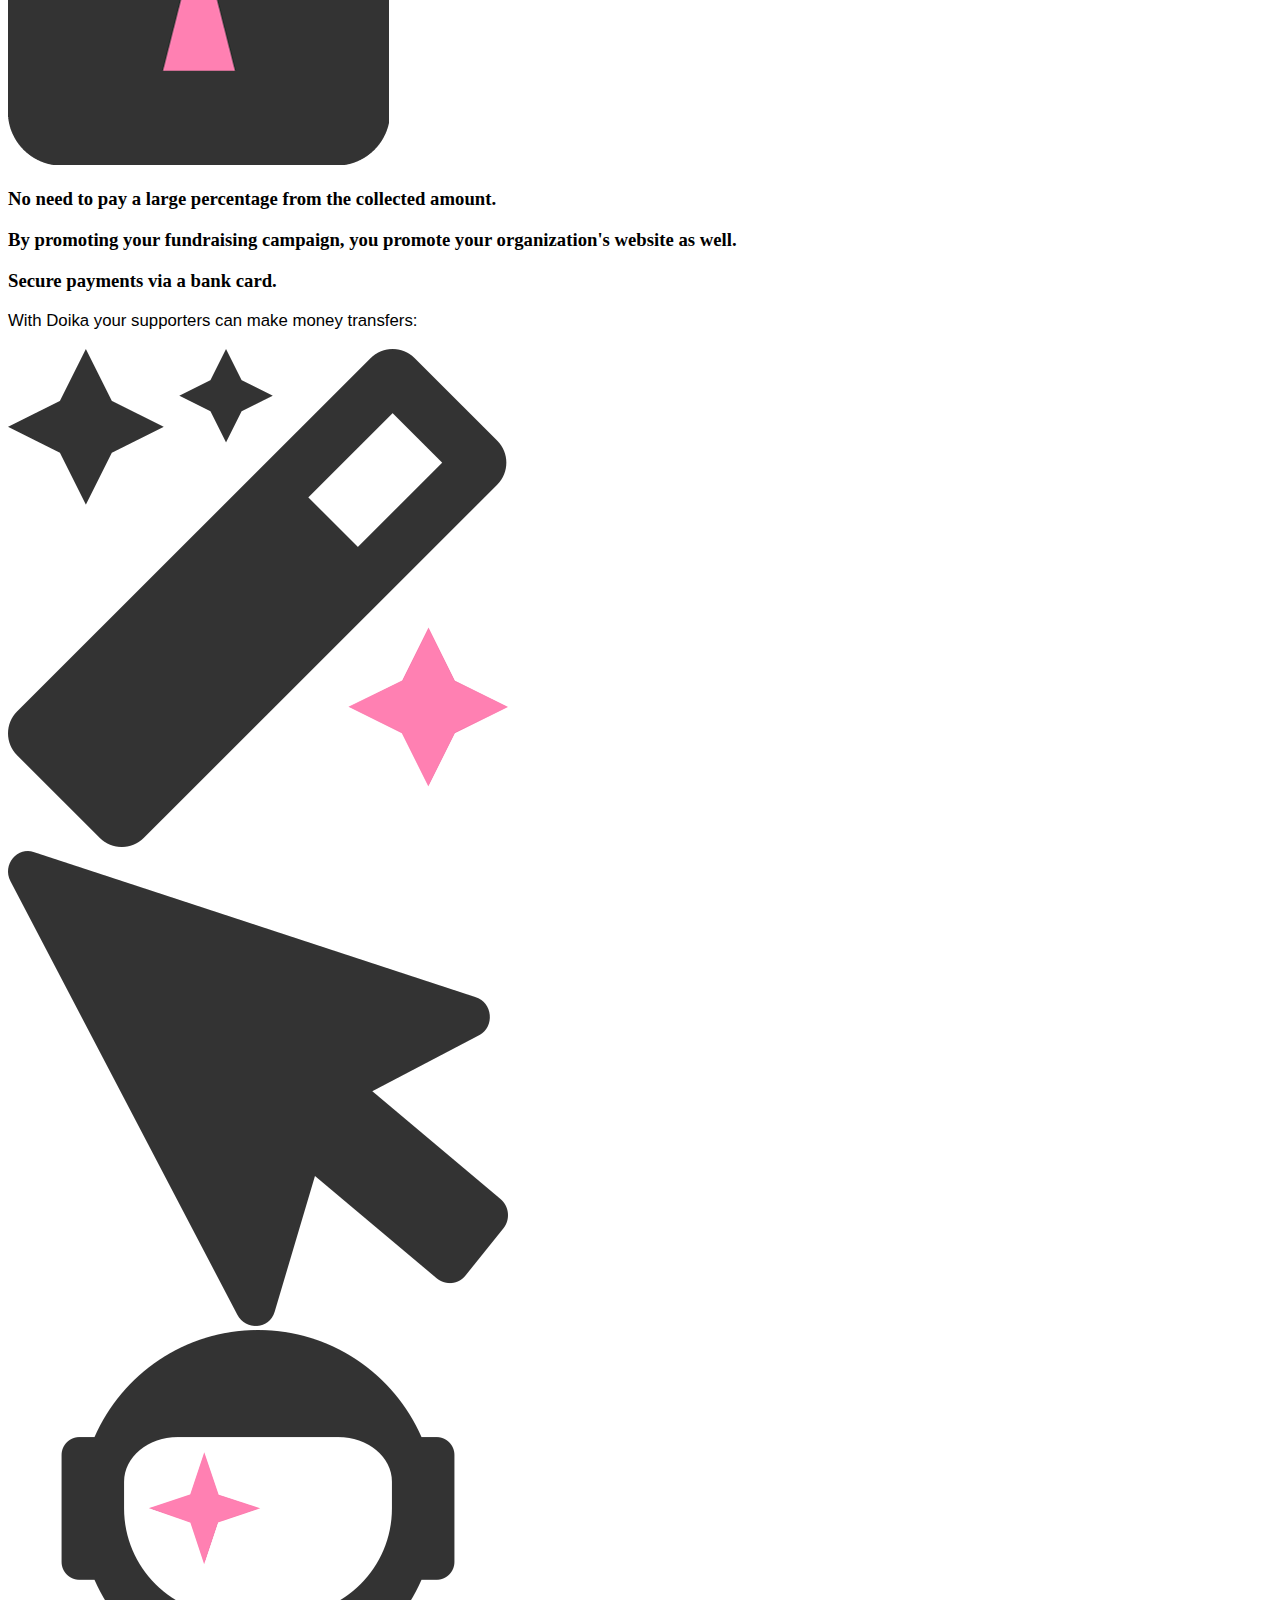
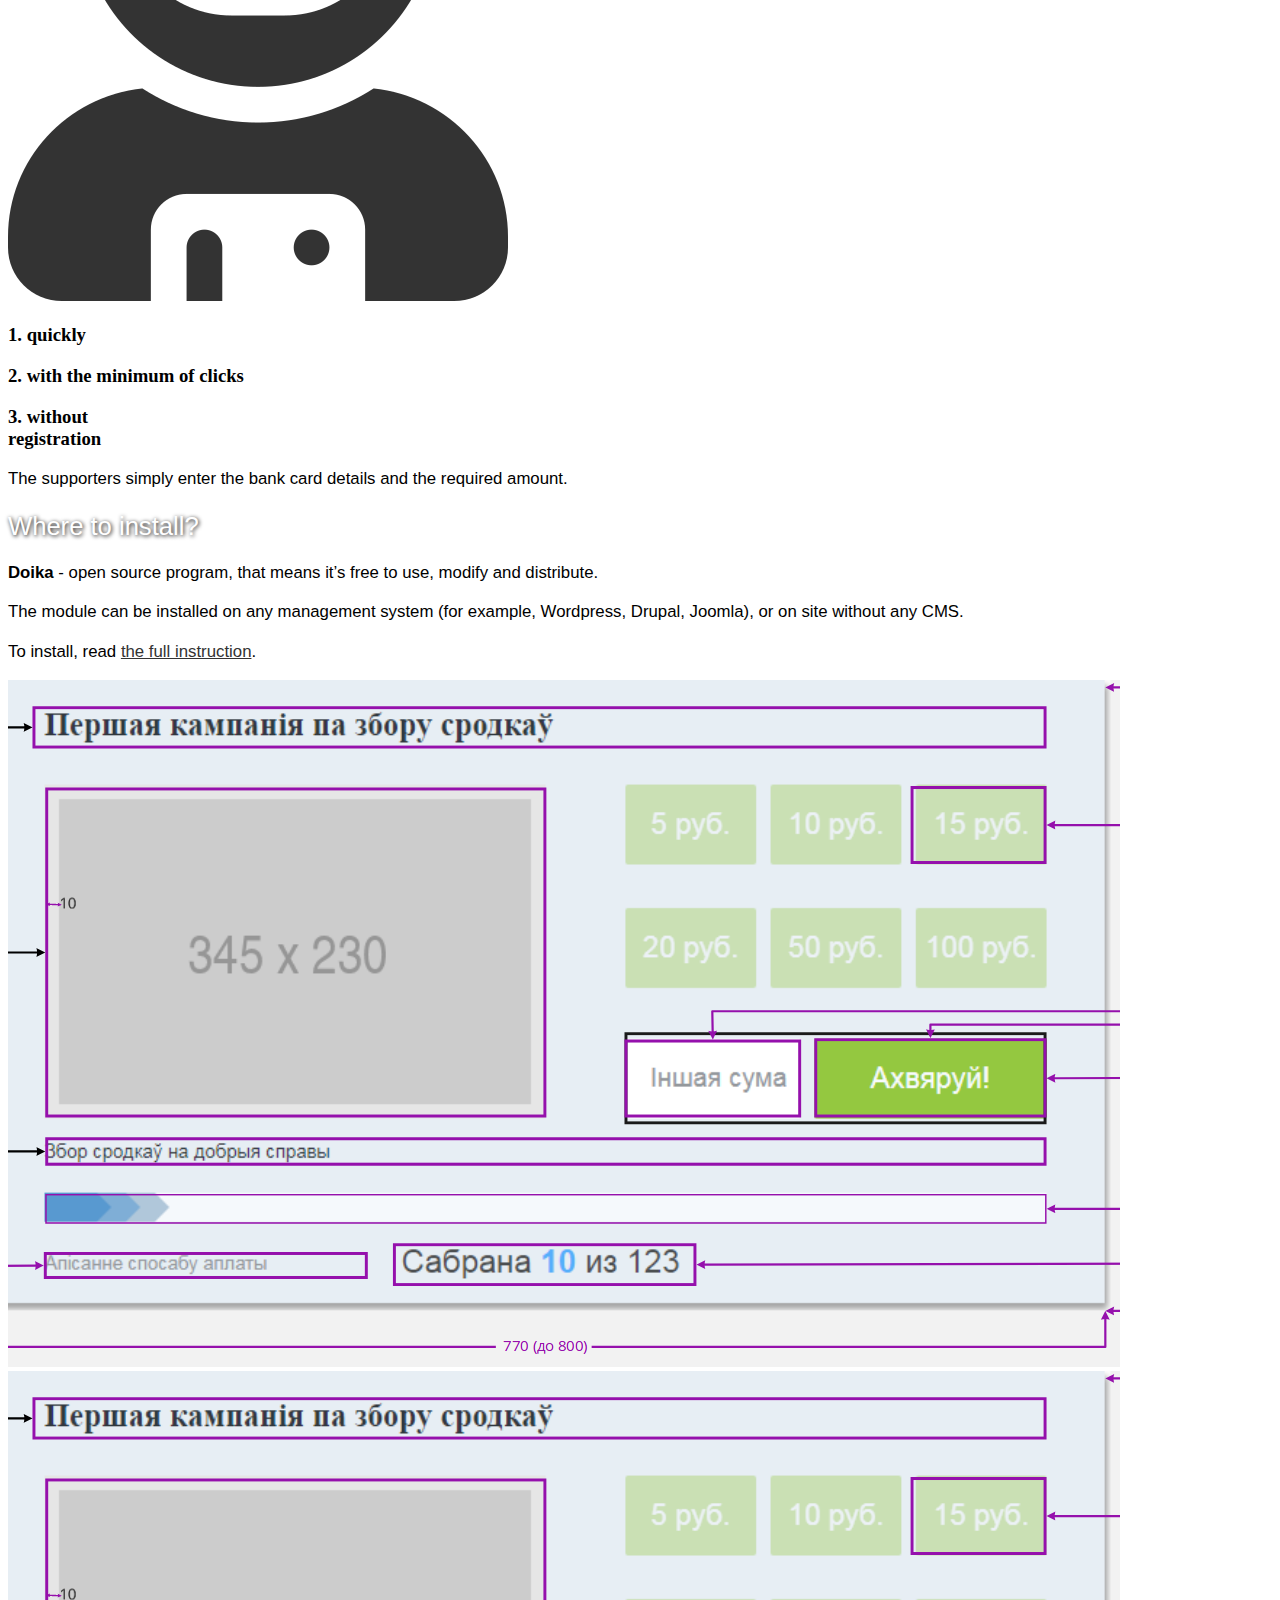
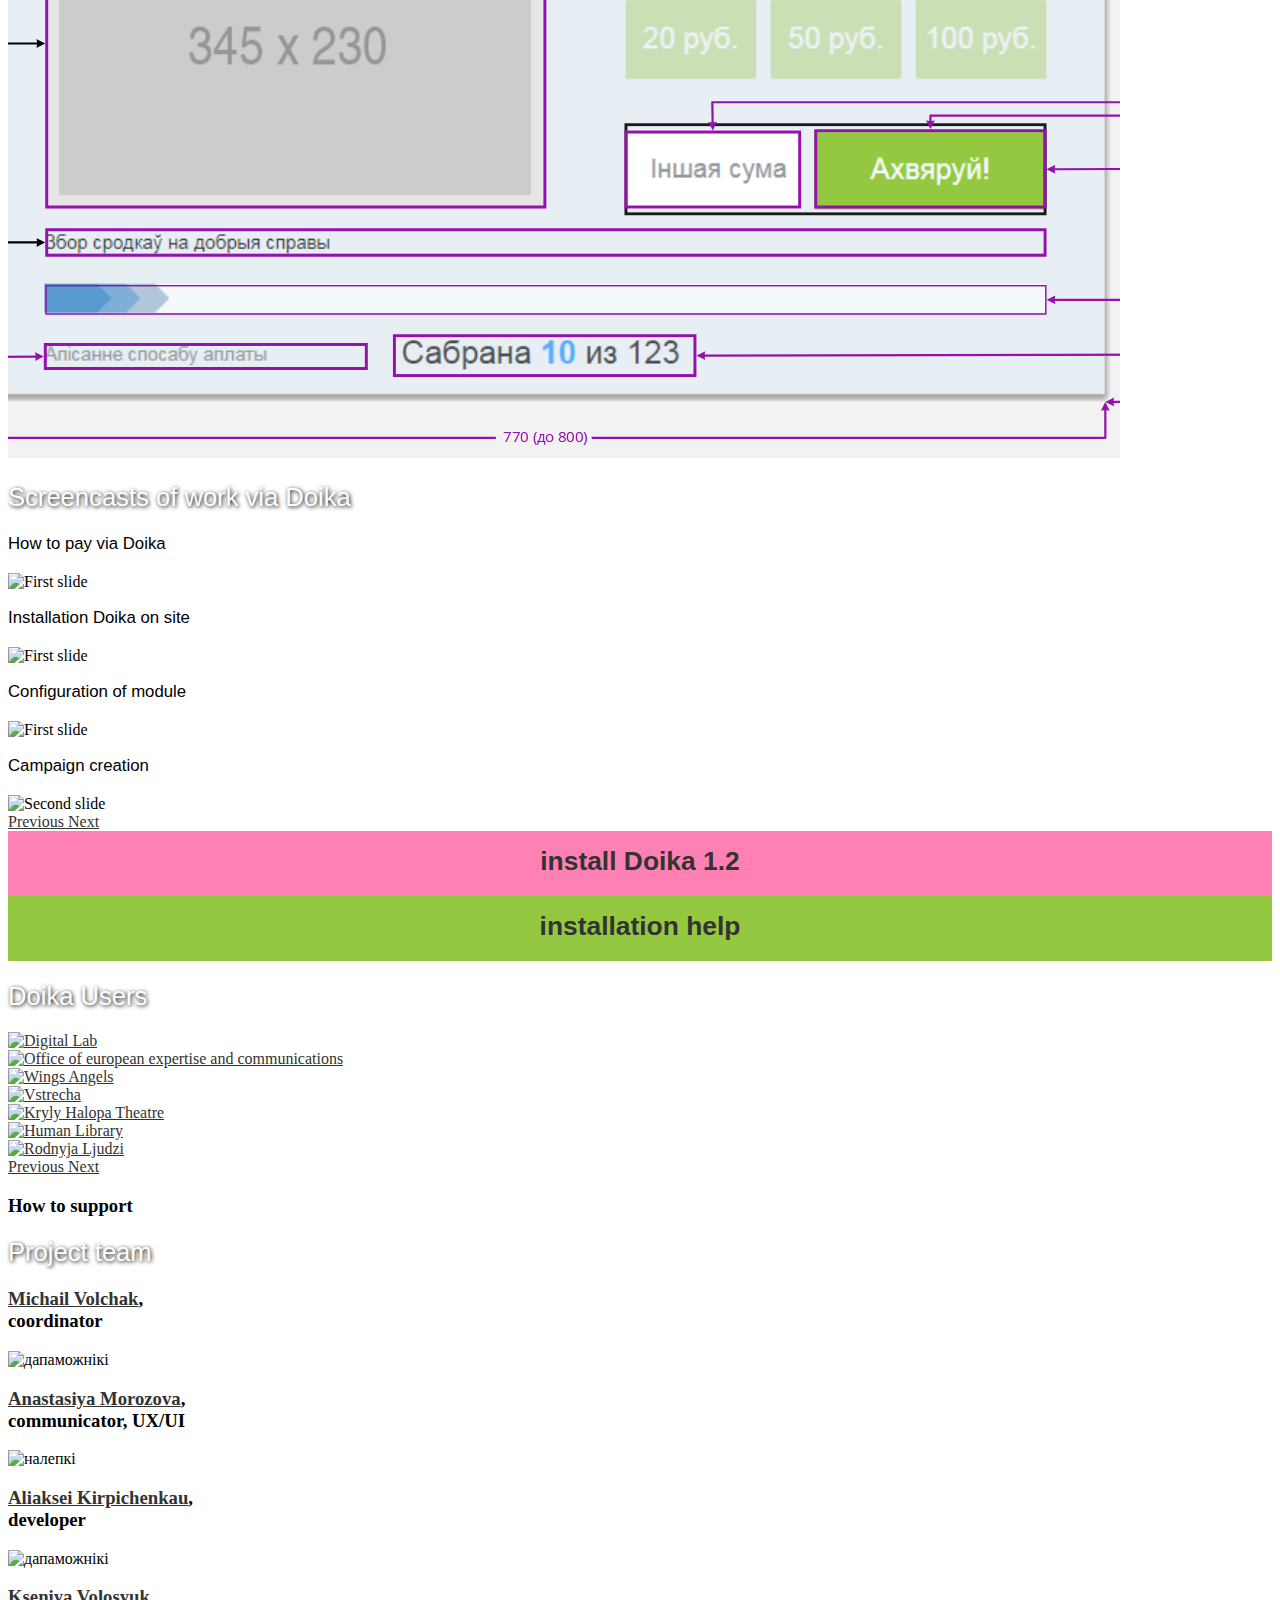
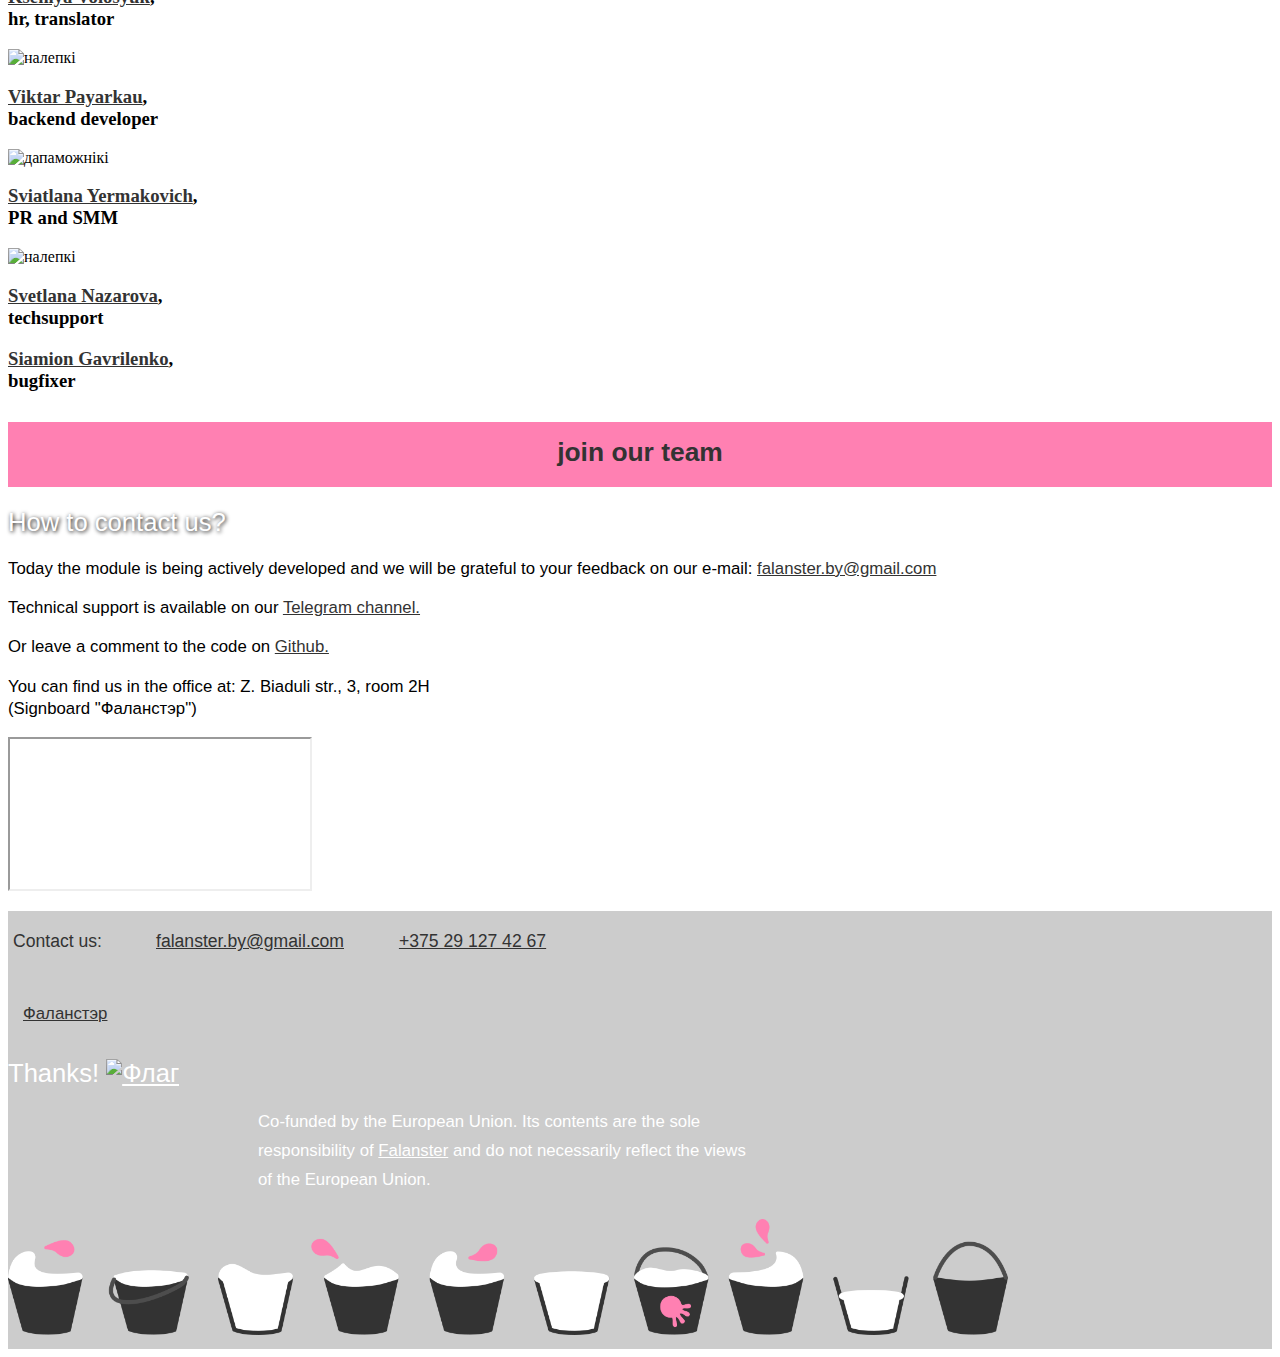
==== commit 3704893e: "Merge pull request #28 from KahjuksEi/master" ====
--- a/index-en.html
+++ b/index-en.html
@@ -449,7 +449,7 @@
 
           <div class="col-lg-6">
     
-            <h3 class="work-description__title"><a href="https://github.com/fr0zen" alt="Aliaksei on Github">Aliaksei Kirpichenkau</a>,</br> developer</h3>
+            <h3 class="work-description__title"><a href="https://wiki.falanster.info/wiki/Участник:Frozen" alt="Aliaksei on wiki">Aliaksei Kirpichenkau</a>,</br> developer</h3>
 	    <div class="links__image">
               <img src="img/frozen_3.jpg" alt="дапаможнікі">
             </div>
@@ -464,7 +464,7 @@
           <div class="col-lg-6">
 
 
-            <h3 class="work-description__title"><a href="https://vk.com/id151962564" alt="Ksenia's profile on vk">Kseniya Volosyuk</a>,</br> hr, translator</h3>
+            <h3 class="work-description__title"><a href="https://wiki.falanster.info/wiki/Участница:Валасюк_Ксенія" alt="Ksenia's profile on wiki">Kseniya Volosyuk</a>,</br> hr, translator</h3>
             <div class="links__image">
               <img src="img/ksenia.jpg" alt="налепкі">
             </div>
@@ -473,7 +473,7 @@
 
           <div class="col-lg-6">
     
-            <h3 class="work-description__title"><a href="https://github.com/Tyuba4" alt="Viktar's profile on github">Viktar Payarkau</a>,</br> backend developer</h3>
+            <h3 class="work-description__title"><a href="https://wiki.falanster.info/wiki/Участник:Tyuba4" alt="Viktar's profile on wiki">Viktar Payarkau</a>,</br> backend developer</h3>
 	    <div class="links__image">
               <img src="img/viktar.jpg" alt="дапаможнікі">
             </div>
@@ -483,7 +483,7 @@
           <div class="col-lg-6">
 
 
-            <h3 class="work-description__title"><a href="https://vk.com/sviatit" alt="Sviatlana on Vkontakte">Sviatlana Yermakovich</a>,</br> PR and SMM</h3>
+            <h3 class="work-description__title"><a href="https://wiki.falanster.info/wiki/Участник:Svetit" alt="Sviatlana on wiki">Sviatlana Yermakovich</a>,</br> PR and SMM</h3>
             <div class="links__image">
               <img src="img/svet_3.jpg" alt="налепкі">
             </div>
--- a/css/header.css
+++ b/css/header.css
@@ -0,0 +1,167 @@
+.header {
+  position: relative;
+  width: 100%;
+  height: 100vh;
+  min-height: 400px;
+  background-color: #d7e3f4;
+  background-image: url("[data-uri]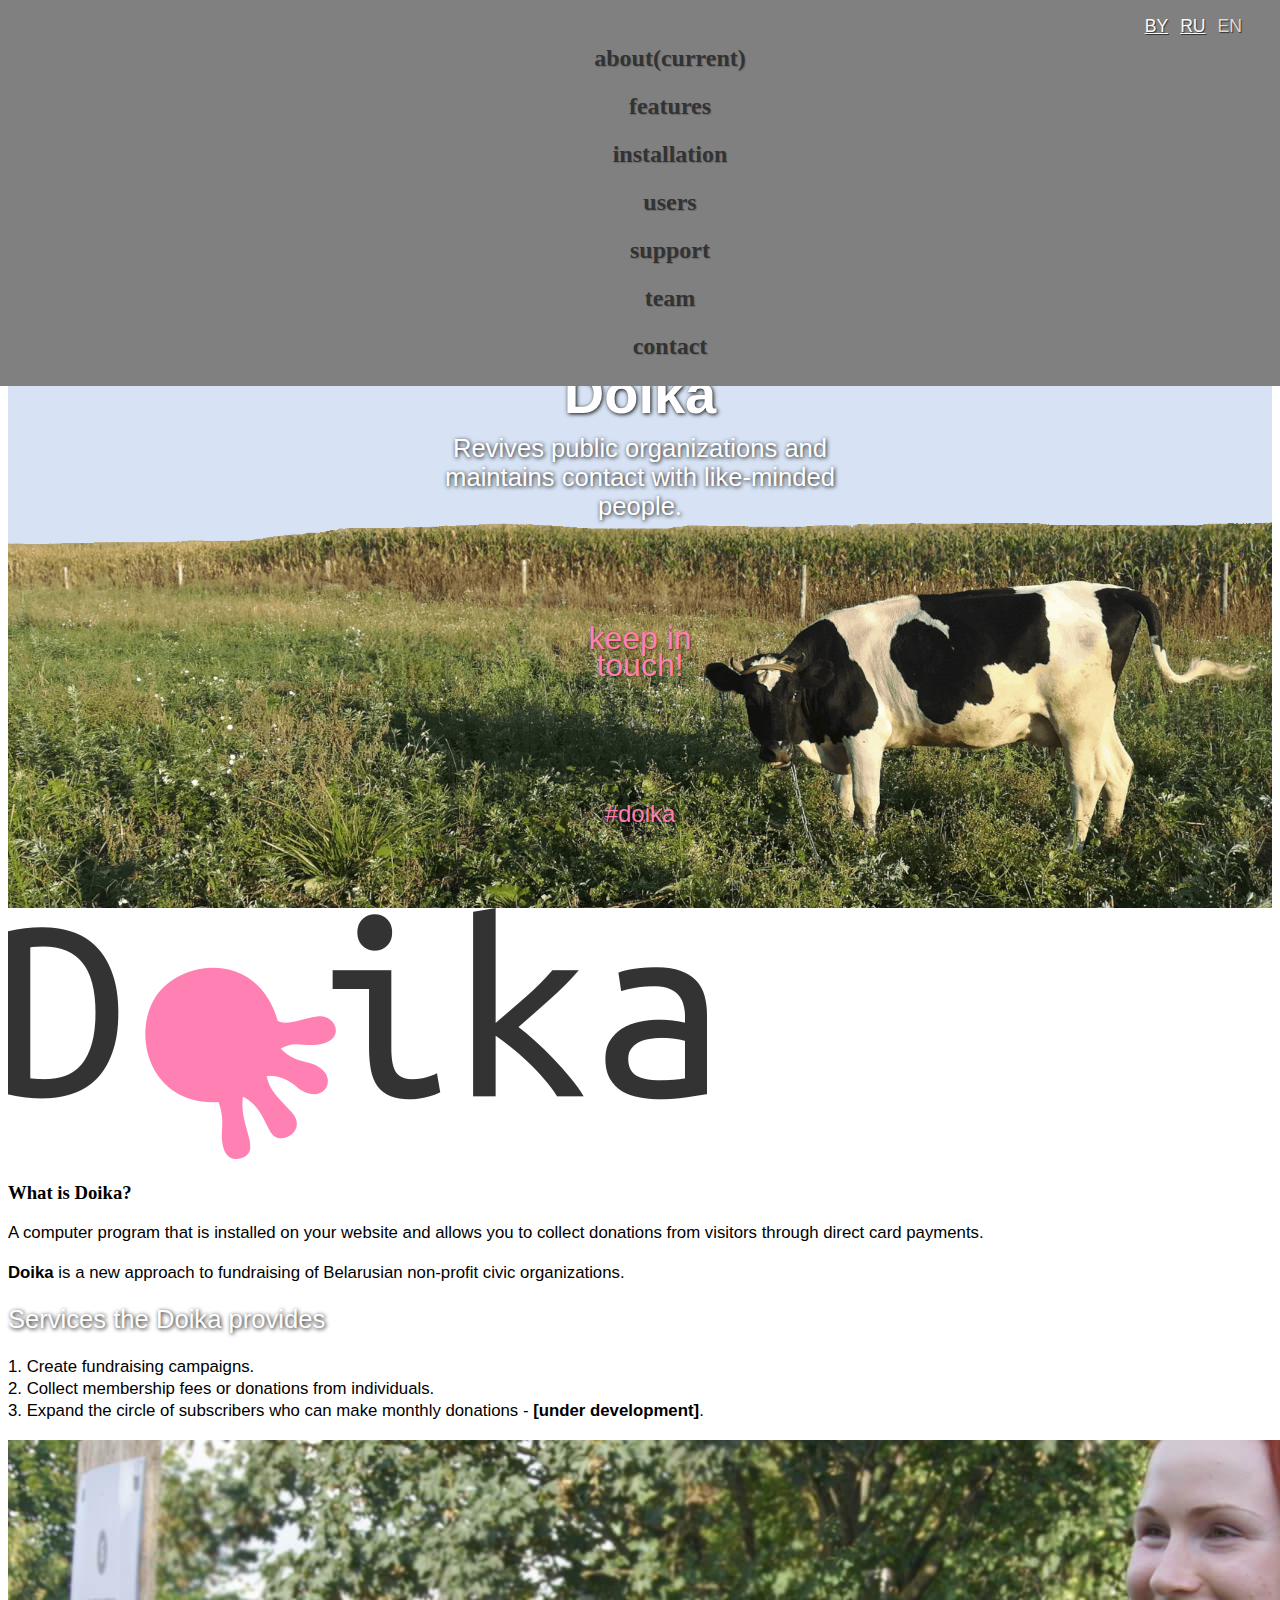
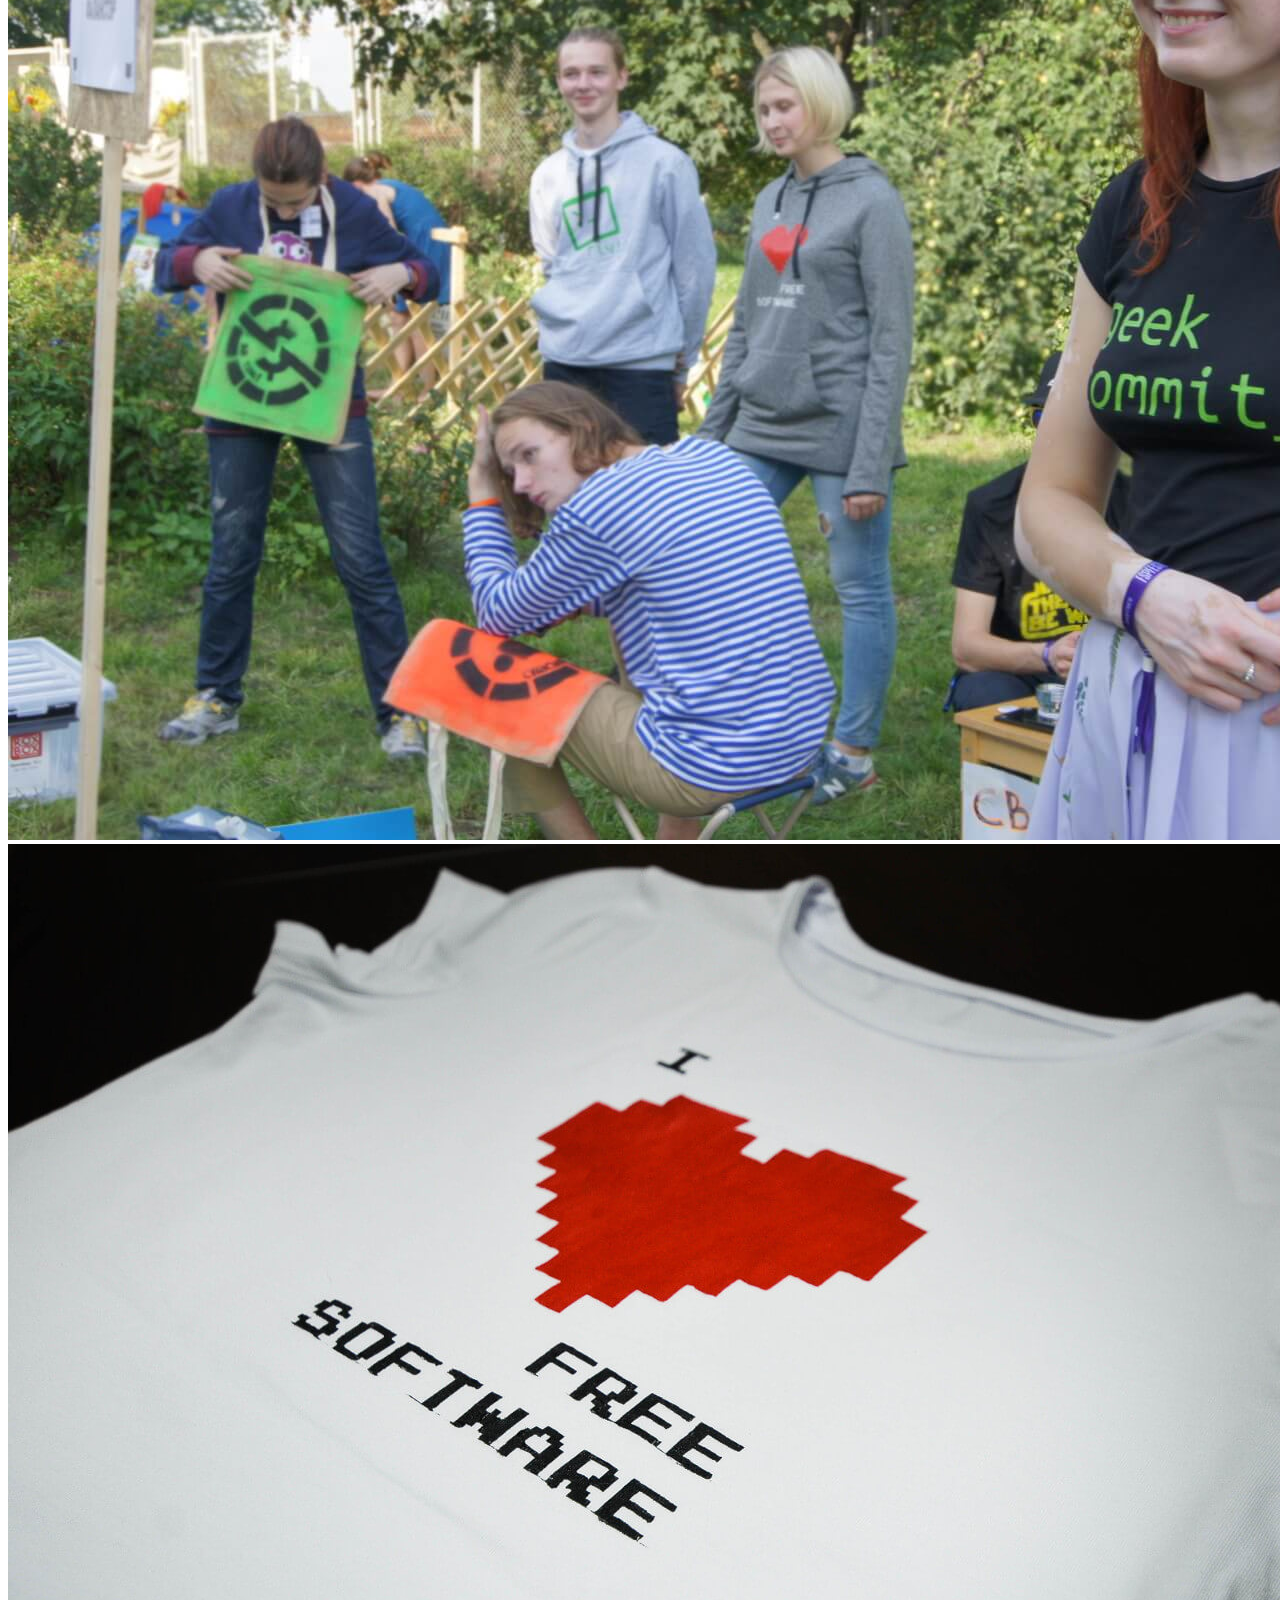
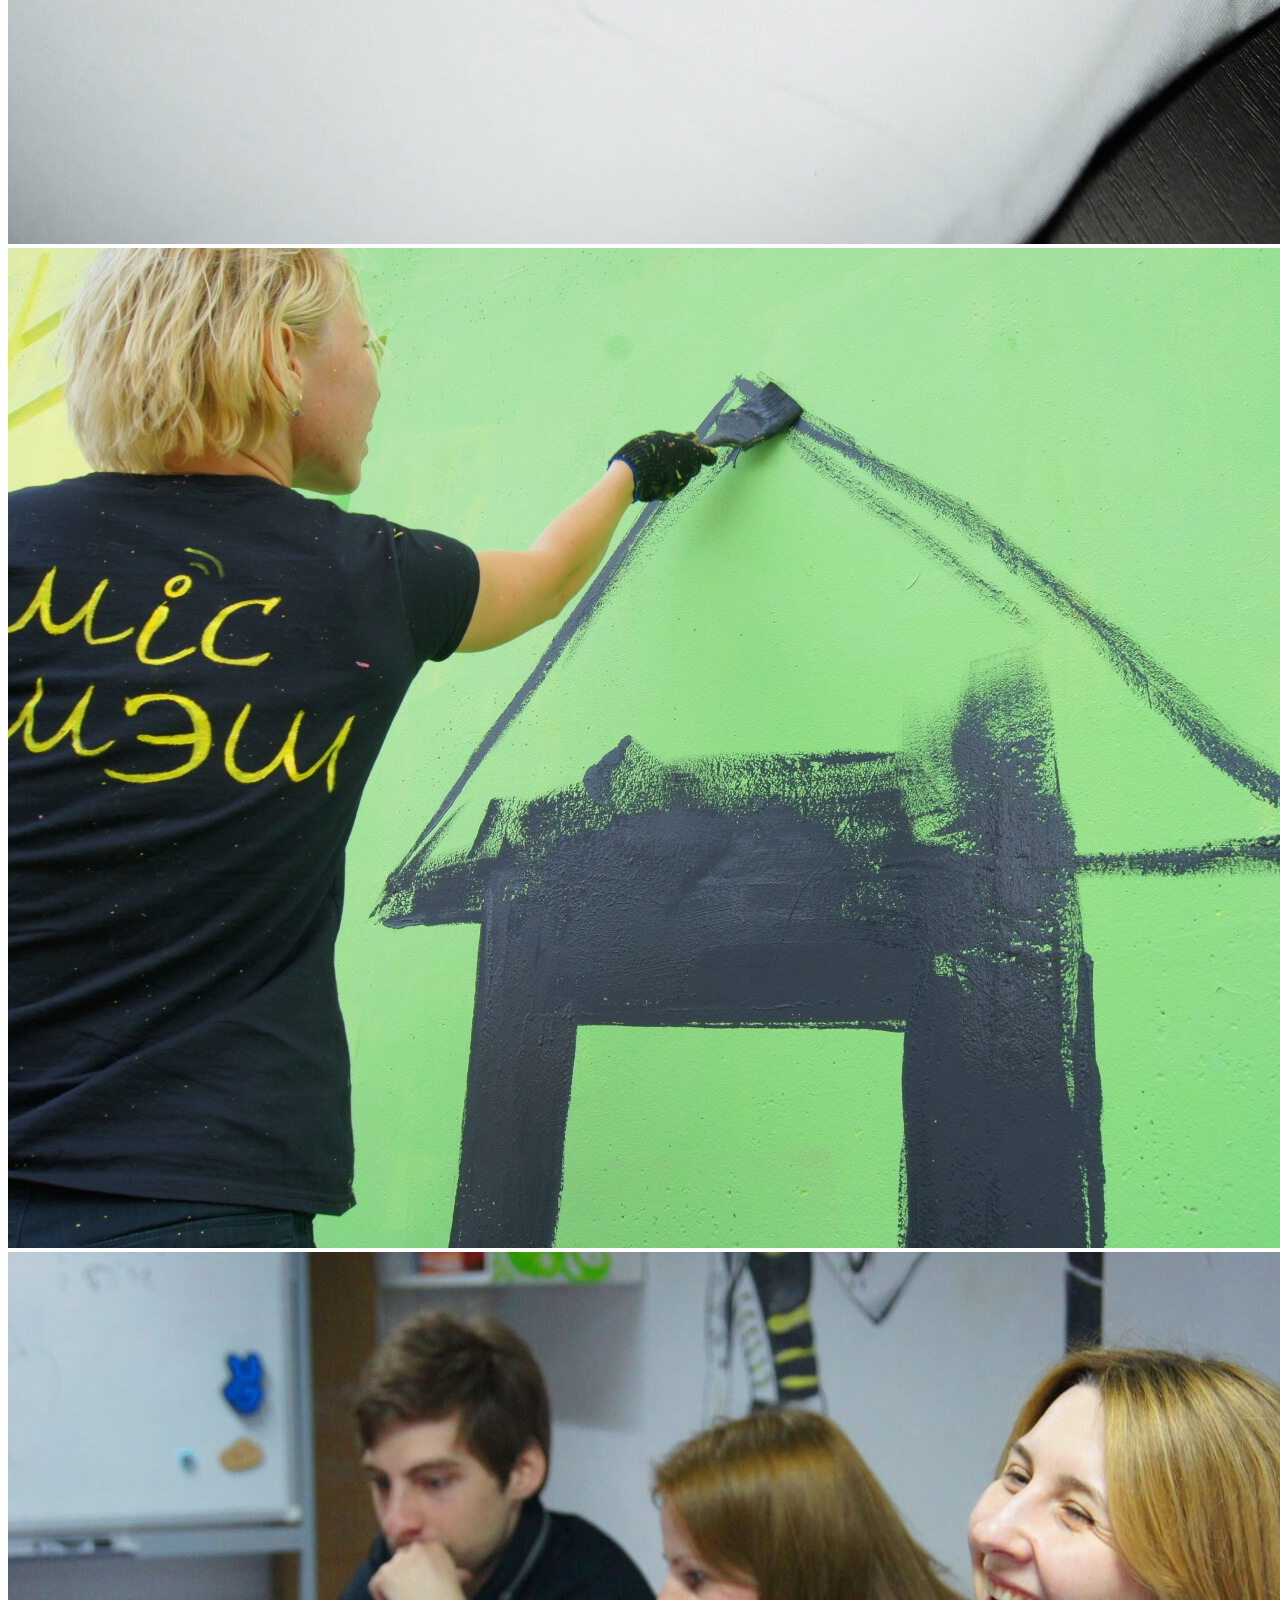
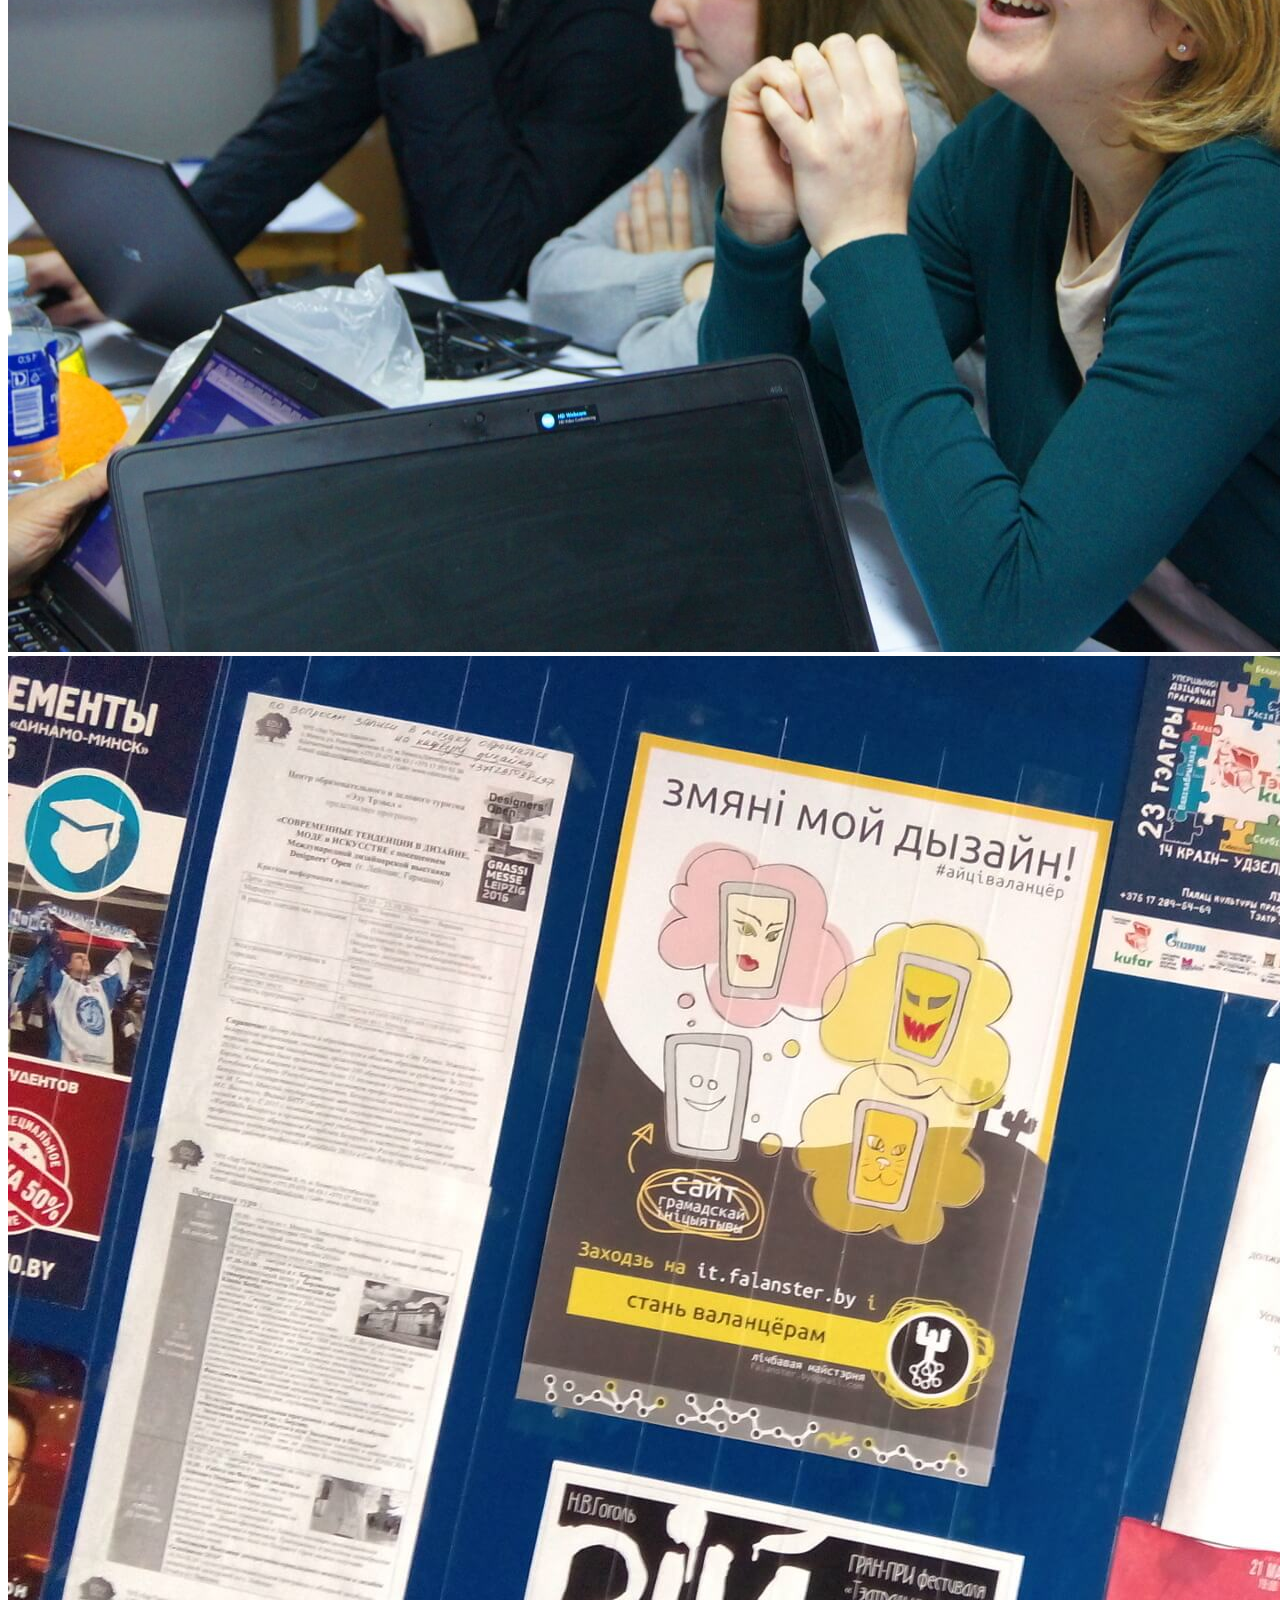
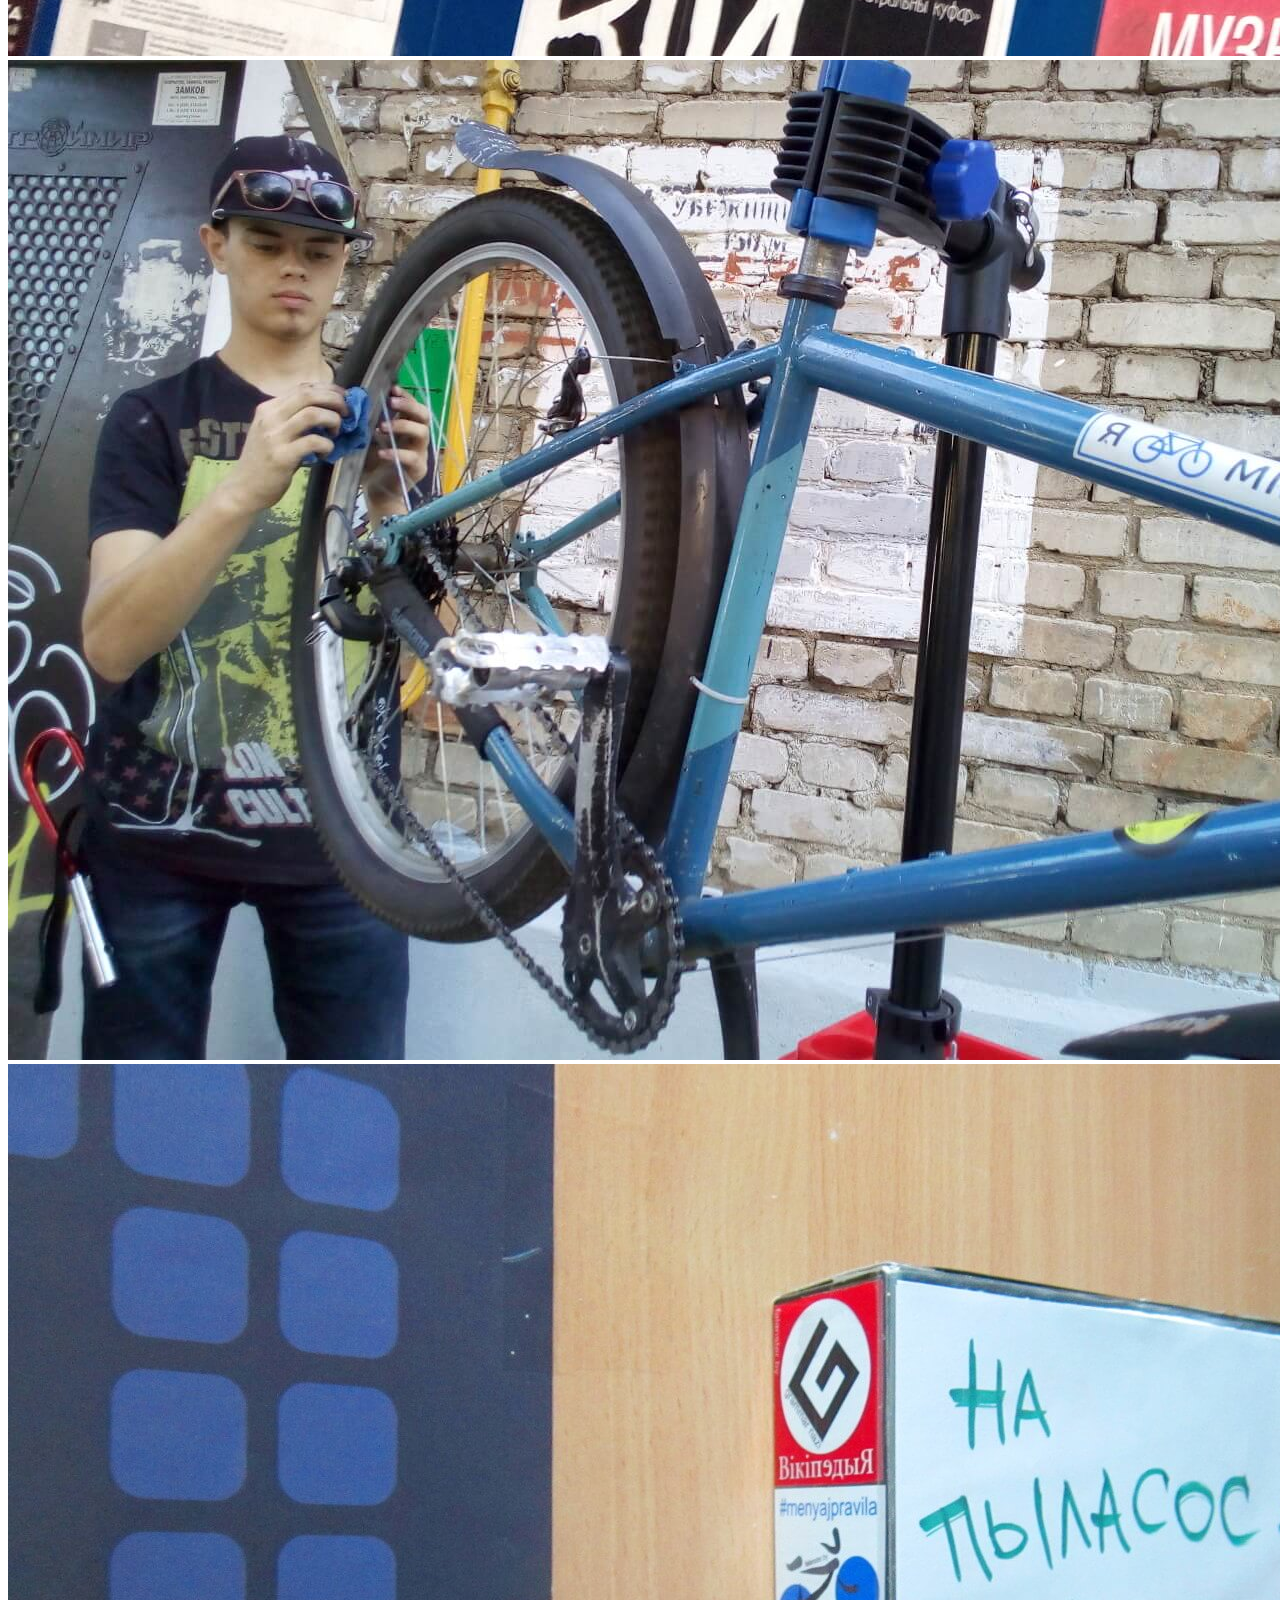
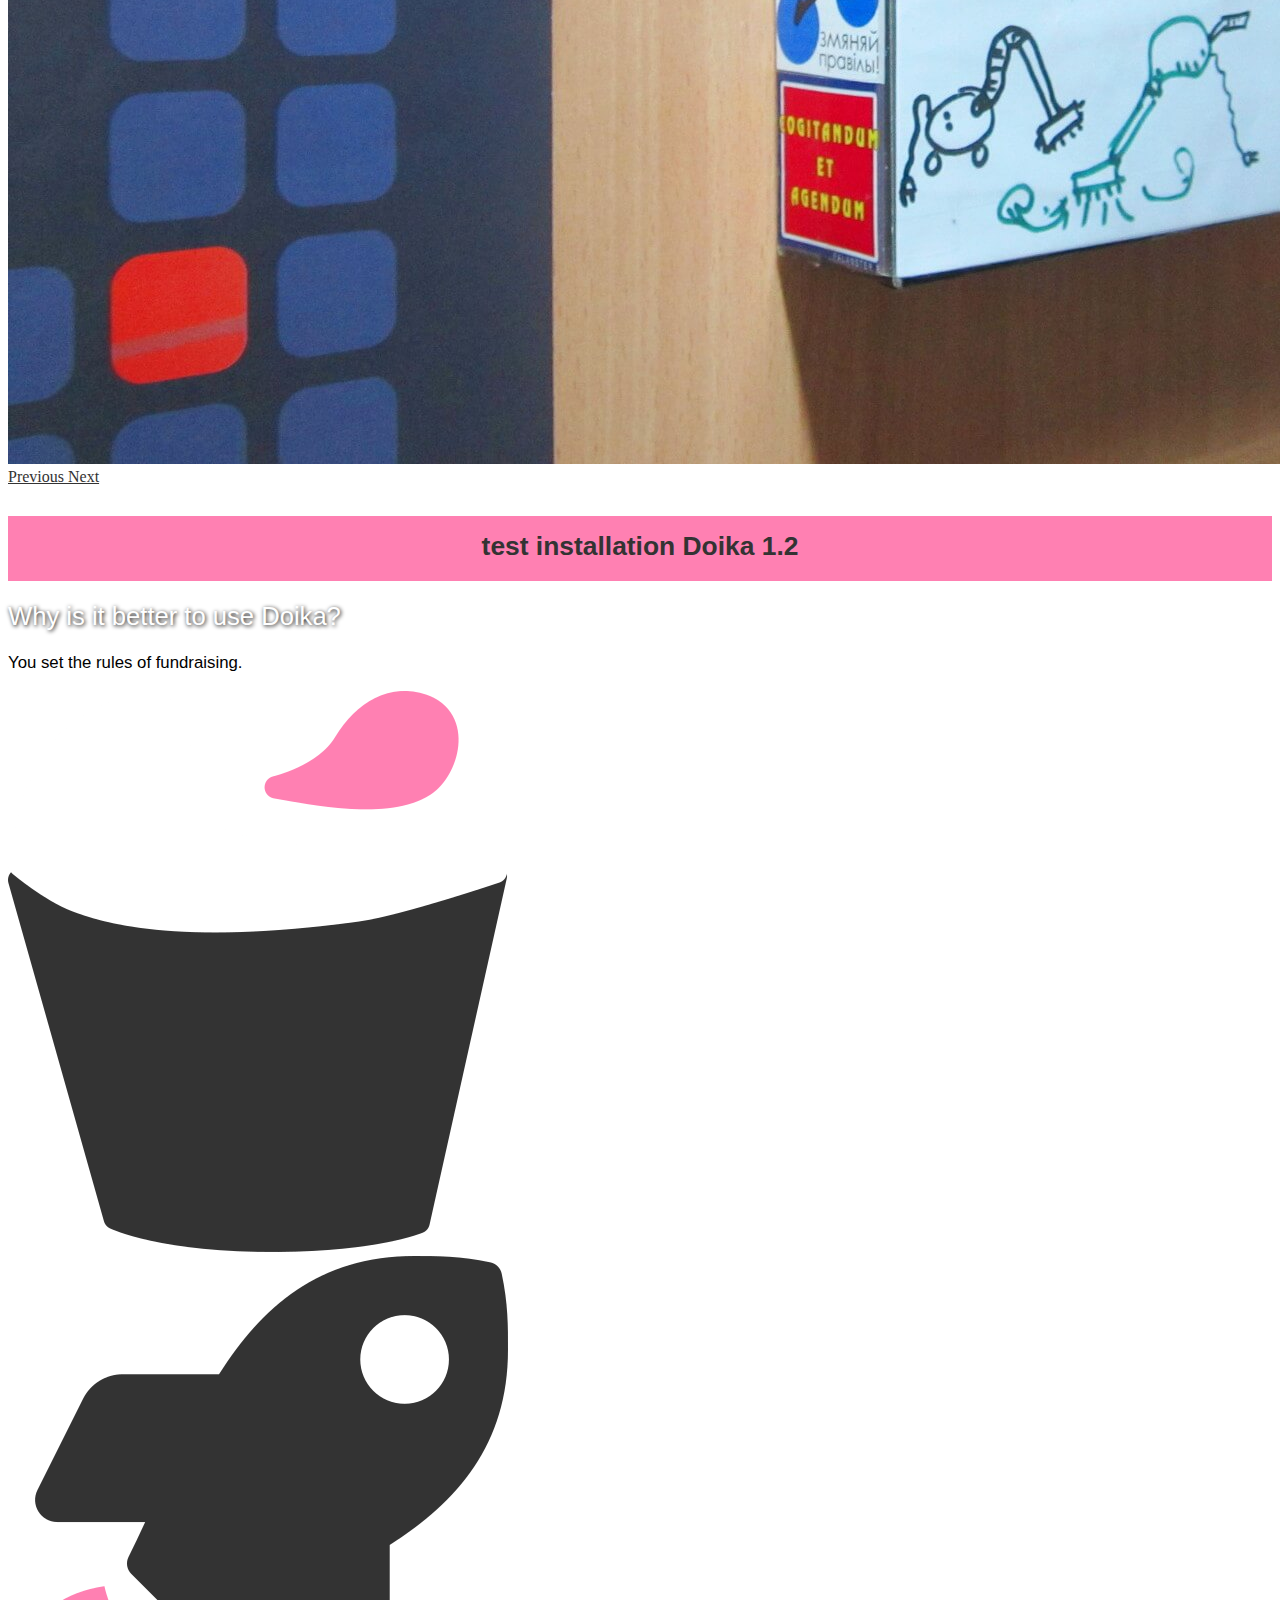
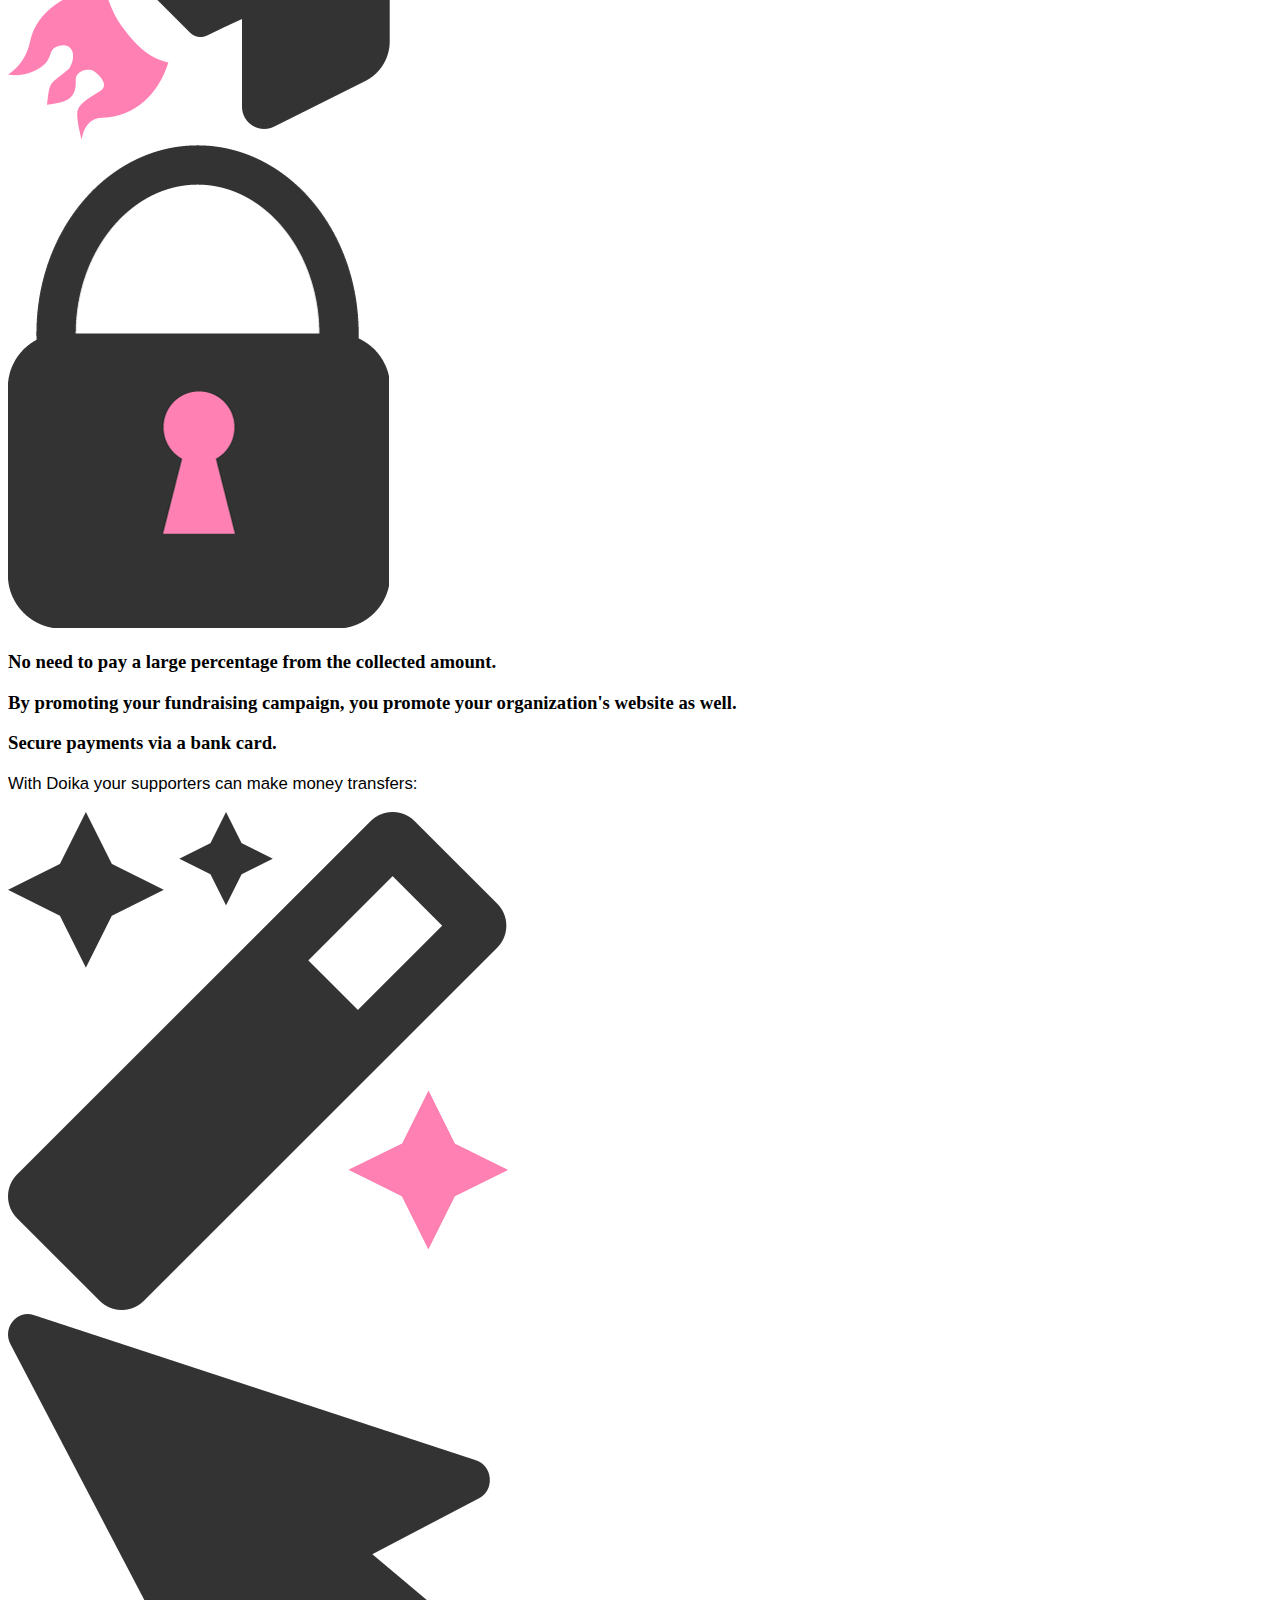
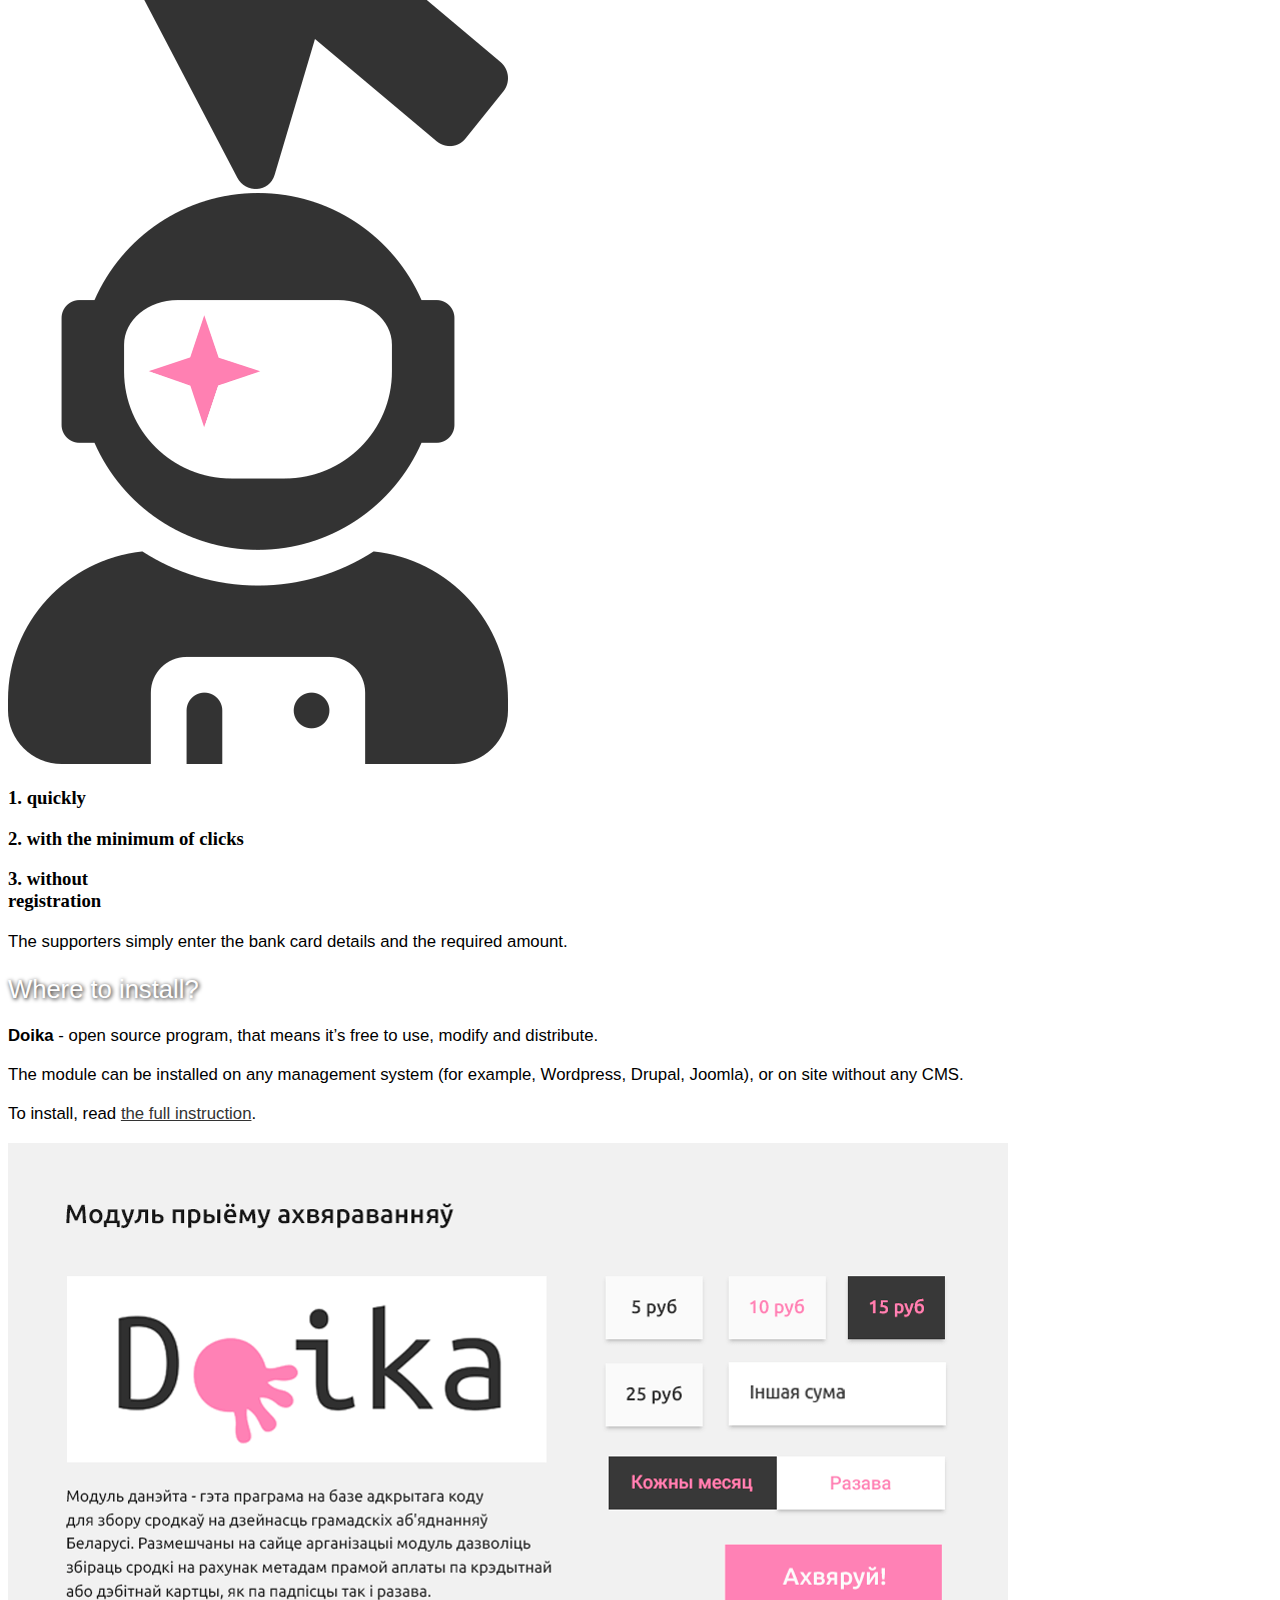
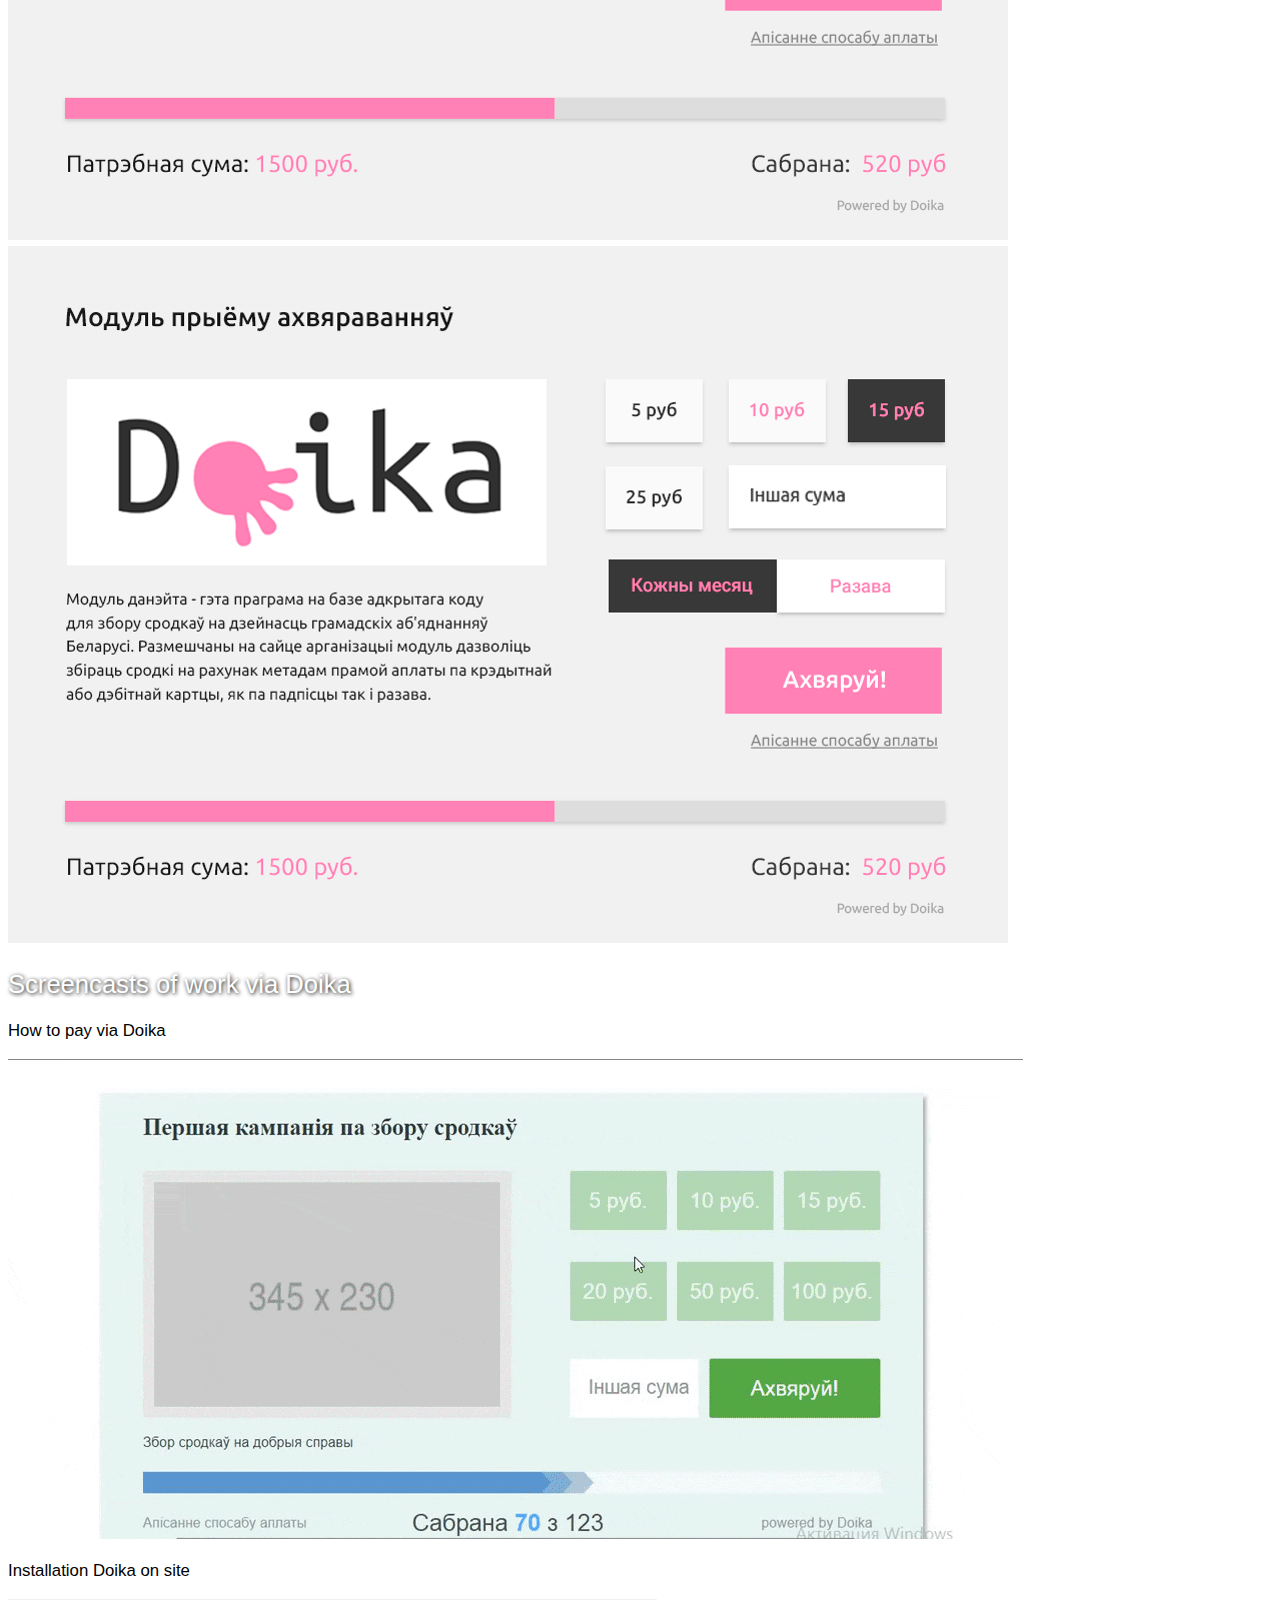
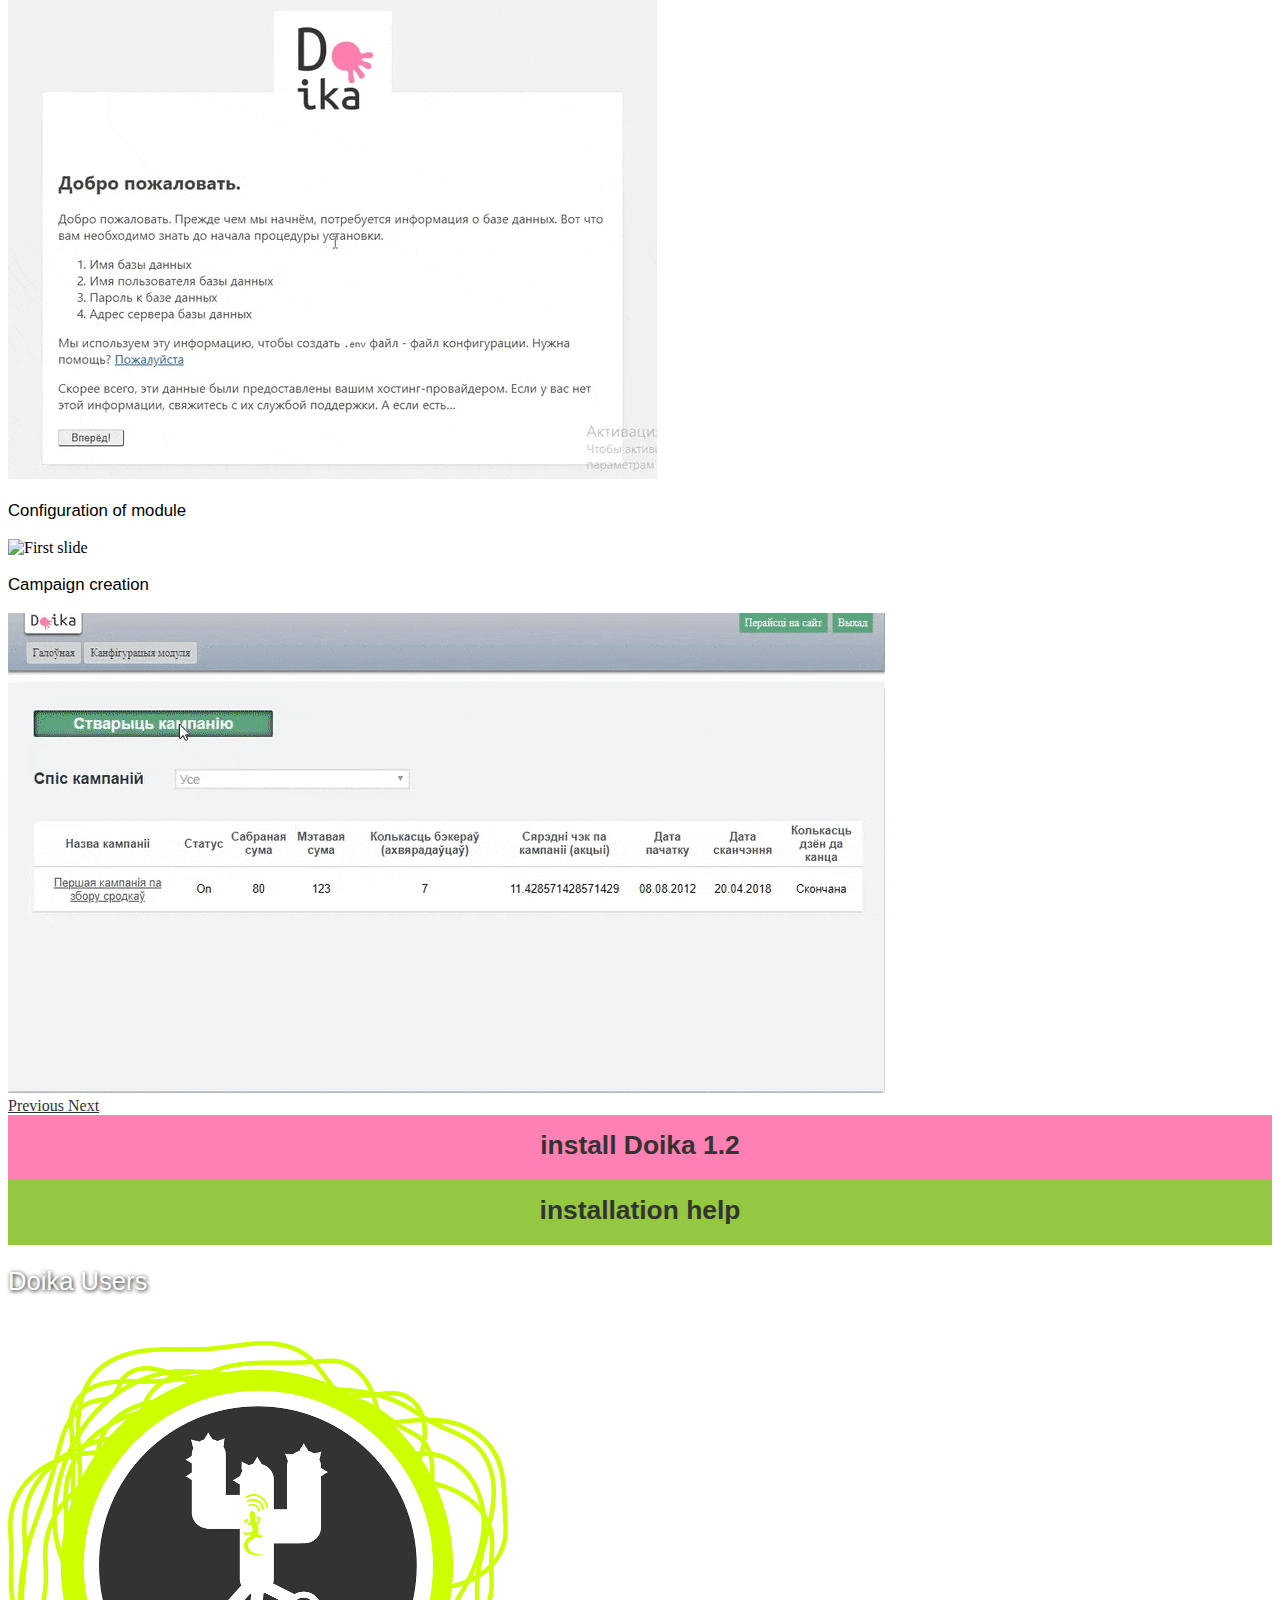
==== commit 9845fde8: "5 new organizations with doika added to by, ru, en" ====
--- a/index-en.html
+++ b/index-en.html
@@ -109,11 +109,11 @@
 <!--
           <span class="mission__text_marked">Стварэнне спрыяльных умоваў для творчасці, перадачы ведаў, эканамічных адносінаў, пабудаваных на адкрытых прынцыпах, і ёсць задача праекта “Градка”.</span>
 -->
-          <p class="mission__text mission_big">1. Create fundraising campaigns.</br>          
+          <p class="mission__text mission_big">1. Create fundraising campaigns.</br>
 		2. Collect membership fees or donations from individuals.</br>
 		3. Expand the circle of subscribers who can make monthly donations - <strong>[under development]</strong>.
 	  </p>
-          <p class="mission__text">You can see how the module works on the test <a href="https://it2donate-wordpress.falanster.by/" target="_blank">installation</a> (version 1.2dev).</p>
+
 
 <!--              <div class="carousel-item active">
                 <img class="d-block img-fluid" src="img/vylaziny_1_2.JPG" alt="First slide">
@@ -154,7 +154,7 @@
              <span class="sr-only">Next</span>
             </a>
 	</div>
-        <a class="button nav-link" href="https://it2donate-wordpress.falanster.by/">try Doika</a>
+        <a class="button nav-link" href="https://it2donate-wordpress.falanster.by/">test installation Doika 1.2</a>
 
         </div>
 
@@ -339,7 +339,7 @@
 
           <div class="col-lg-3">
 	    <div class="links__image">
-             <a href="https://oeec.by/">
+             <a href="https://oeec.by/support-oeec/">
               <img src="img/partners/oeec_2.png" alt="Office of european expertise and communications">
              </a>
             </div>
@@ -355,7 +355,7 @@
 
           <div class="col-lg-3">
 	    <div class="links__image">
-             <a href="https://vstrecha.by/index.php">
+             <a href="https://vstrecha.by/contact/sbor-sredstv.html">
               <img src="img/partners/vstrecha_2.png" alt="Vstrecha">
              </a>
             </div>
@@ -386,8 +386,57 @@
 
           <div class="col-lg-3">
 	    <div class="links__image">
-             <a href="https://rodnye.by/">
+             <a href="https://rodnye.by/information/support/">
               <img src="img/partners/rodnye_2.png"  alt="Rodnyja Ljudzi">
+             </a>
+            </div>
+          </div>
+
+          <div class="col-lg-3">
+	    <div class="links__image">
+             <a href="https://povestka.by/">
+              <img src="img/partners/prizyunik.png"  alt="Centre of recruit rights">
+             </a>
+            </div>
+          </div>
+
+
+        </div>
+        </div>
+
+
+        <div class="carousel-item">
+        <div class="row">
+
+
+          <div class="col-lg-3">
+	    <div class="links__image">
+             <a href="https://pobedatb.by/o-nas/blagotvoritelnyj-schet.html">
+              <img src="img/partners/win_tuberkulez.png" alt="Overcome tuberculosis together">
+             </a>
+            </div>
+          </div>
+
+          <div class="col-lg-3">
+	    <div class="links__image">
+             <a href="https://fialta.org/donate/">
+              <img src="img/partners/fialta.png" alt="Fialta">
+             </a>
+            </div>
+          </div>
+
+          <div class="col-lg-3">
+	    <div class="links__image">
+             <a href="http://zovik.by/d/uchastie/vnesti-vklad">
+              <img src="img/partners/zovik.png"  alt="ZOViK">
+             </a>
+            </div>
+          </div>
+
+          <div class="col-lg-3">
+	    <div class="links__image">
+             <a href="http://mygenome.by/doika-test/">
+              <img src="img/partners/genom_2.png"  alt="NGO Genom">
              </a>
             </div>
           </div>
@@ -417,7 +466,7 @@
         <article class="article">
           <h3 class="article__title">How to support</h3>
             <script src='/client-side/doika-loader.js'></script>
-              <div id='module-donate-wrapper' data-id='2'></div>
+              <div id='module-donate-wrapper' data-id='4'></div>
         </article>
       </div>
     </section>
@@ -429,7 +478,7 @@
 
         <div class="row">
           <div class="col-lg-6">
-    
+
             <h3 class="work-description__title"><a href="https://wiki.falanster.info/wiki/Участник:Rizoma" alt="Michail on wiki">Michail Volchak</a>,</br> coordinator</h3>
 	    <div class="links__image">
               <img src="img/mihas_3.jpg" alt="дапаможнікі">
@@ -448,7 +497,7 @@
           </div>
 
           <div class="col-lg-6">
-    
+
             <h3 class="work-description__title"><a href="https://wiki.falanster.info/wiki/Участник:Frozen" alt="Aliaksei on wiki">Aliaksei Kirpichenkau</a>,</br> developer</h3>
 	    <div class="links__image">
               <img src="img/frozen_3.jpg" alt="дапаможнікі">
@@ -472,7 +521,7 @@
           </div>
 
           <div class="col-lg-6">
-    
+
             <h3 class="work-description__title"><a href="https://wiki.falanster.info/wiki/Участник:Tyuba4" alt="Viktar's profile on wiki">Viktar Payarkau</a>,</br> backend developer</h3>
 	    <div class="links__image">
               <img src="img/viktar.jpg" alt="дапаможнікі">
@@ -496,12 +545,12 @@
             <h3 class="work-description__title"><a href="https://github.com/svetasemashko" alt="Sveta's sprofile on github">Svetlana Nazarova</a>,</br> techsupport</h3>
           </div>
 
-          <div class="col-lg-6">    
+          <div class="col-lg-6">
             <h3 class="work-description__title"><a href="https://site-style.by" alt="Siamions website">Siamion Gavrilenko</a>,</br> bugfixer</h3>
           </div>
         </div>
 
-        <a class="button nav-link" href="#contact-us">join our team</a>
+        <a class="button nav-link" href="https://docs.google.com/forms/d/e/1FAIpQLSf78xrCLn3zsUaXmQGNrA58puu1Mk7AK4gIFyAwVXpNU1TyAw/viewform">join our team</a>
 
 
 
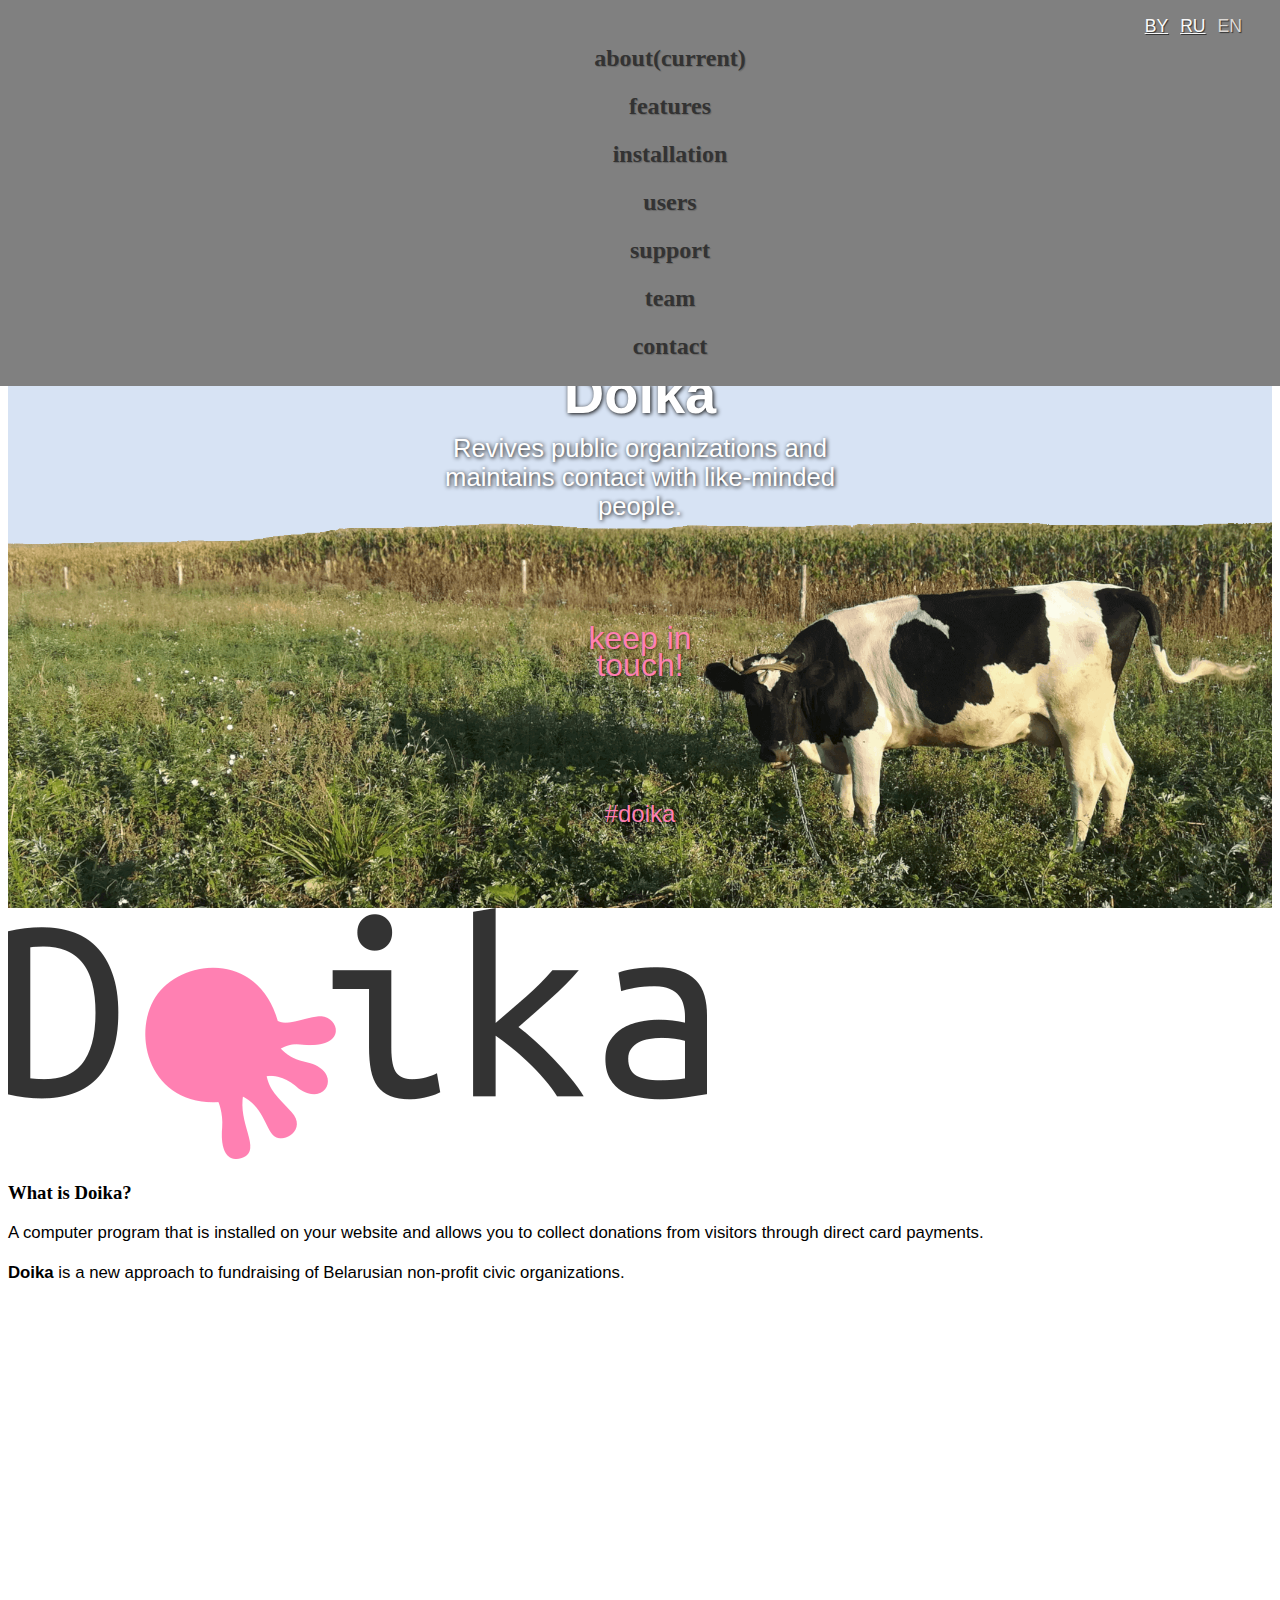
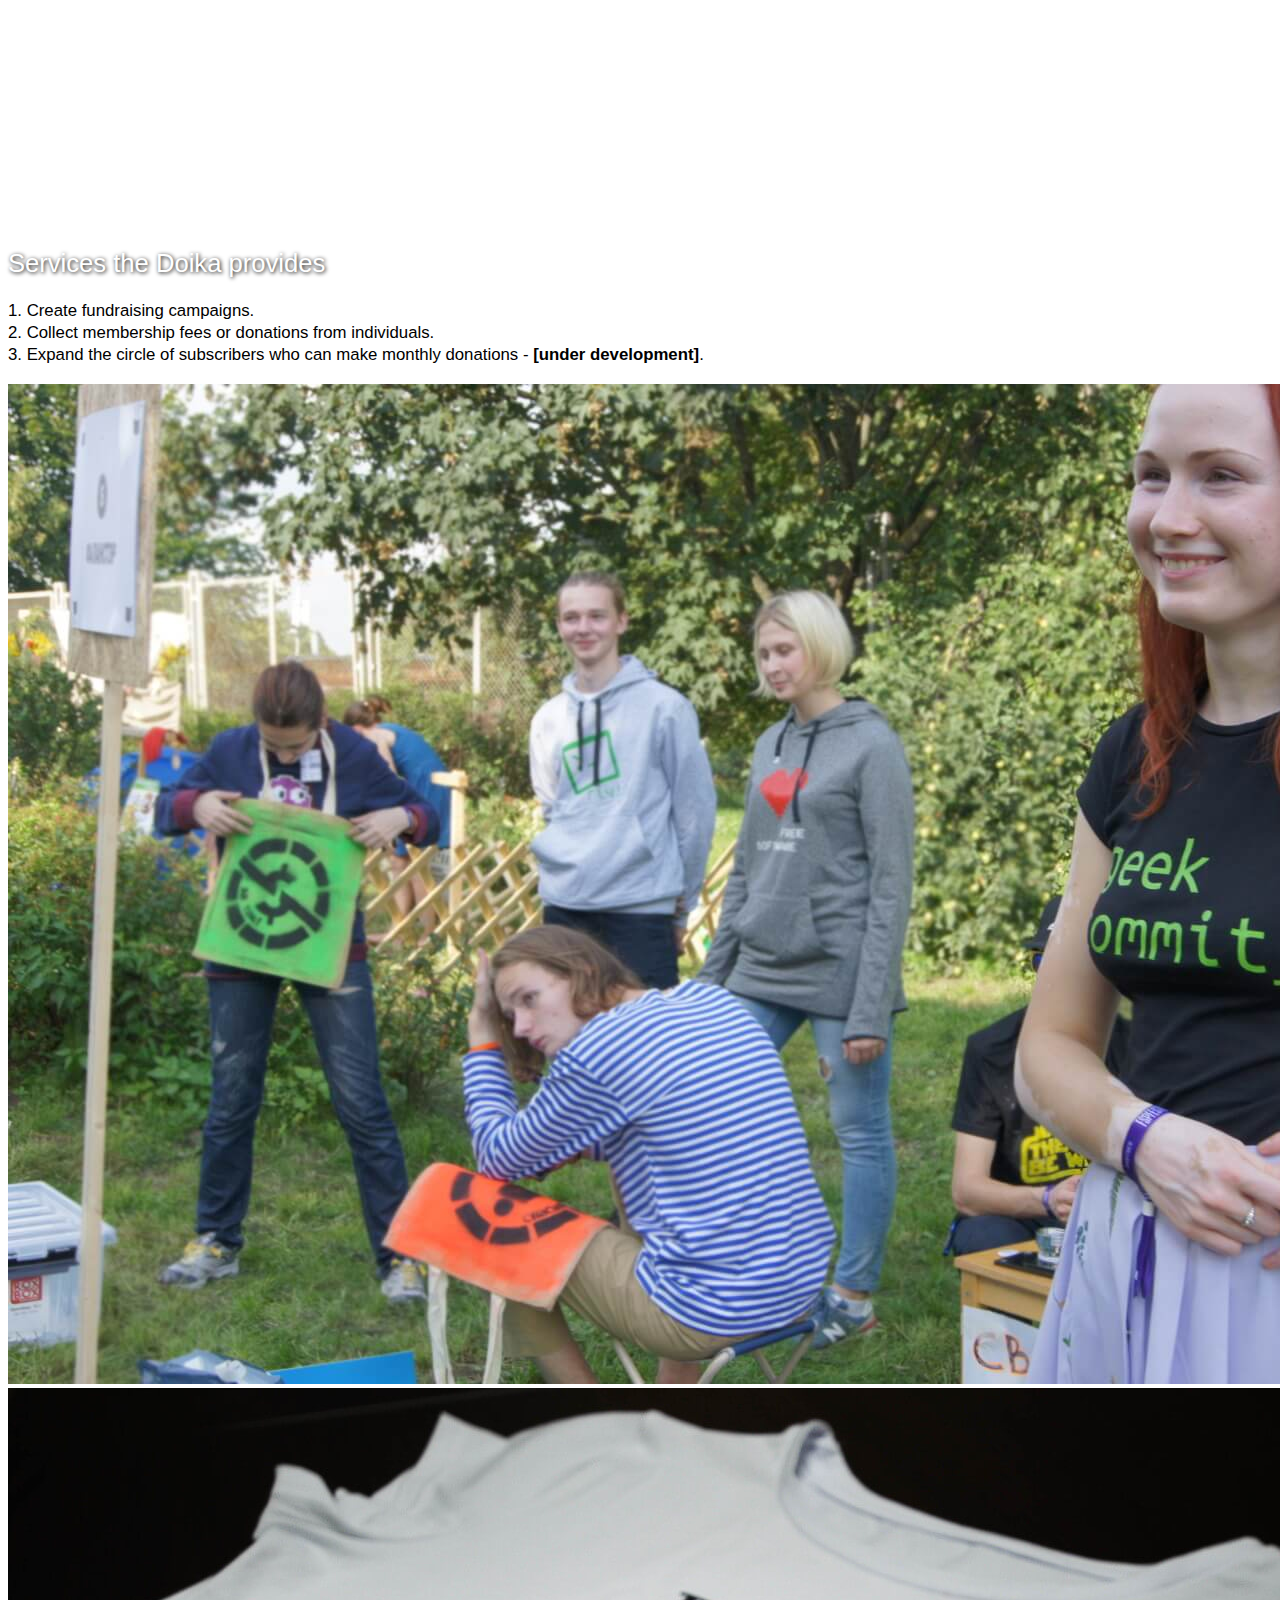
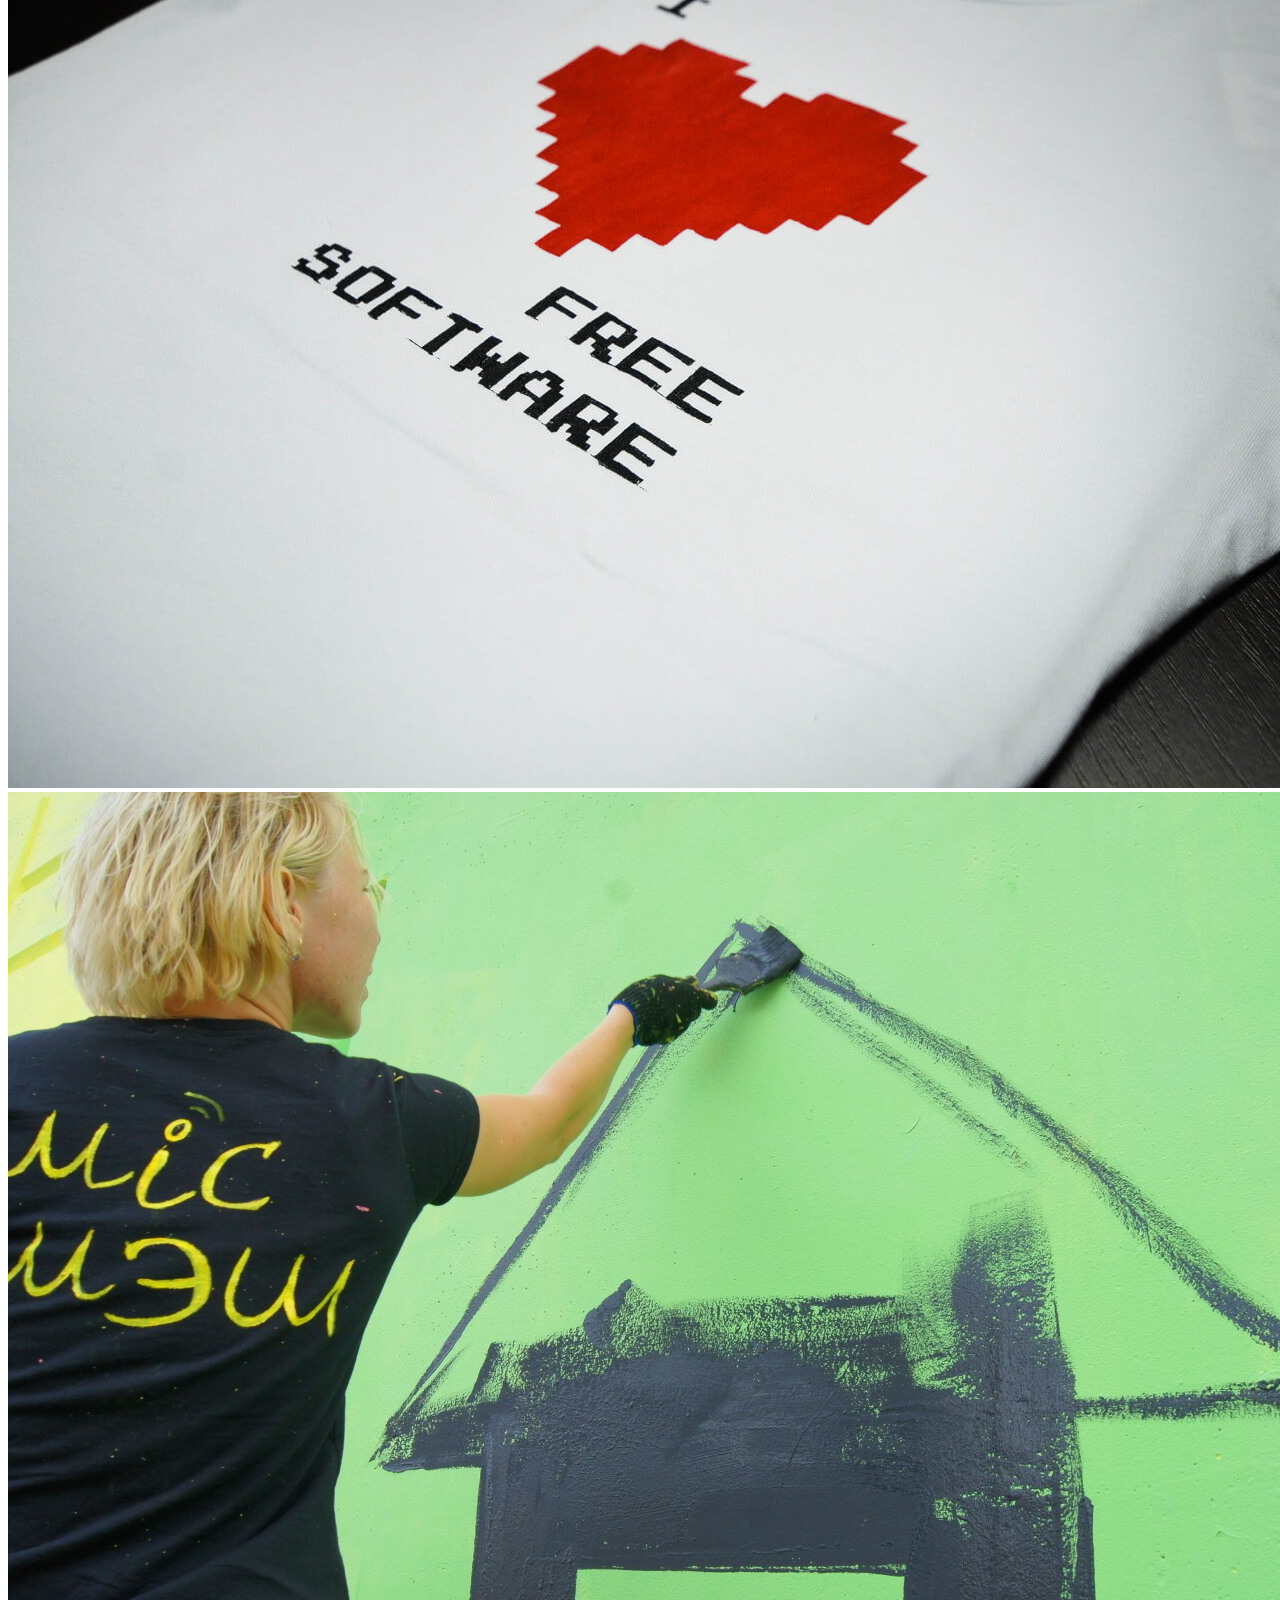
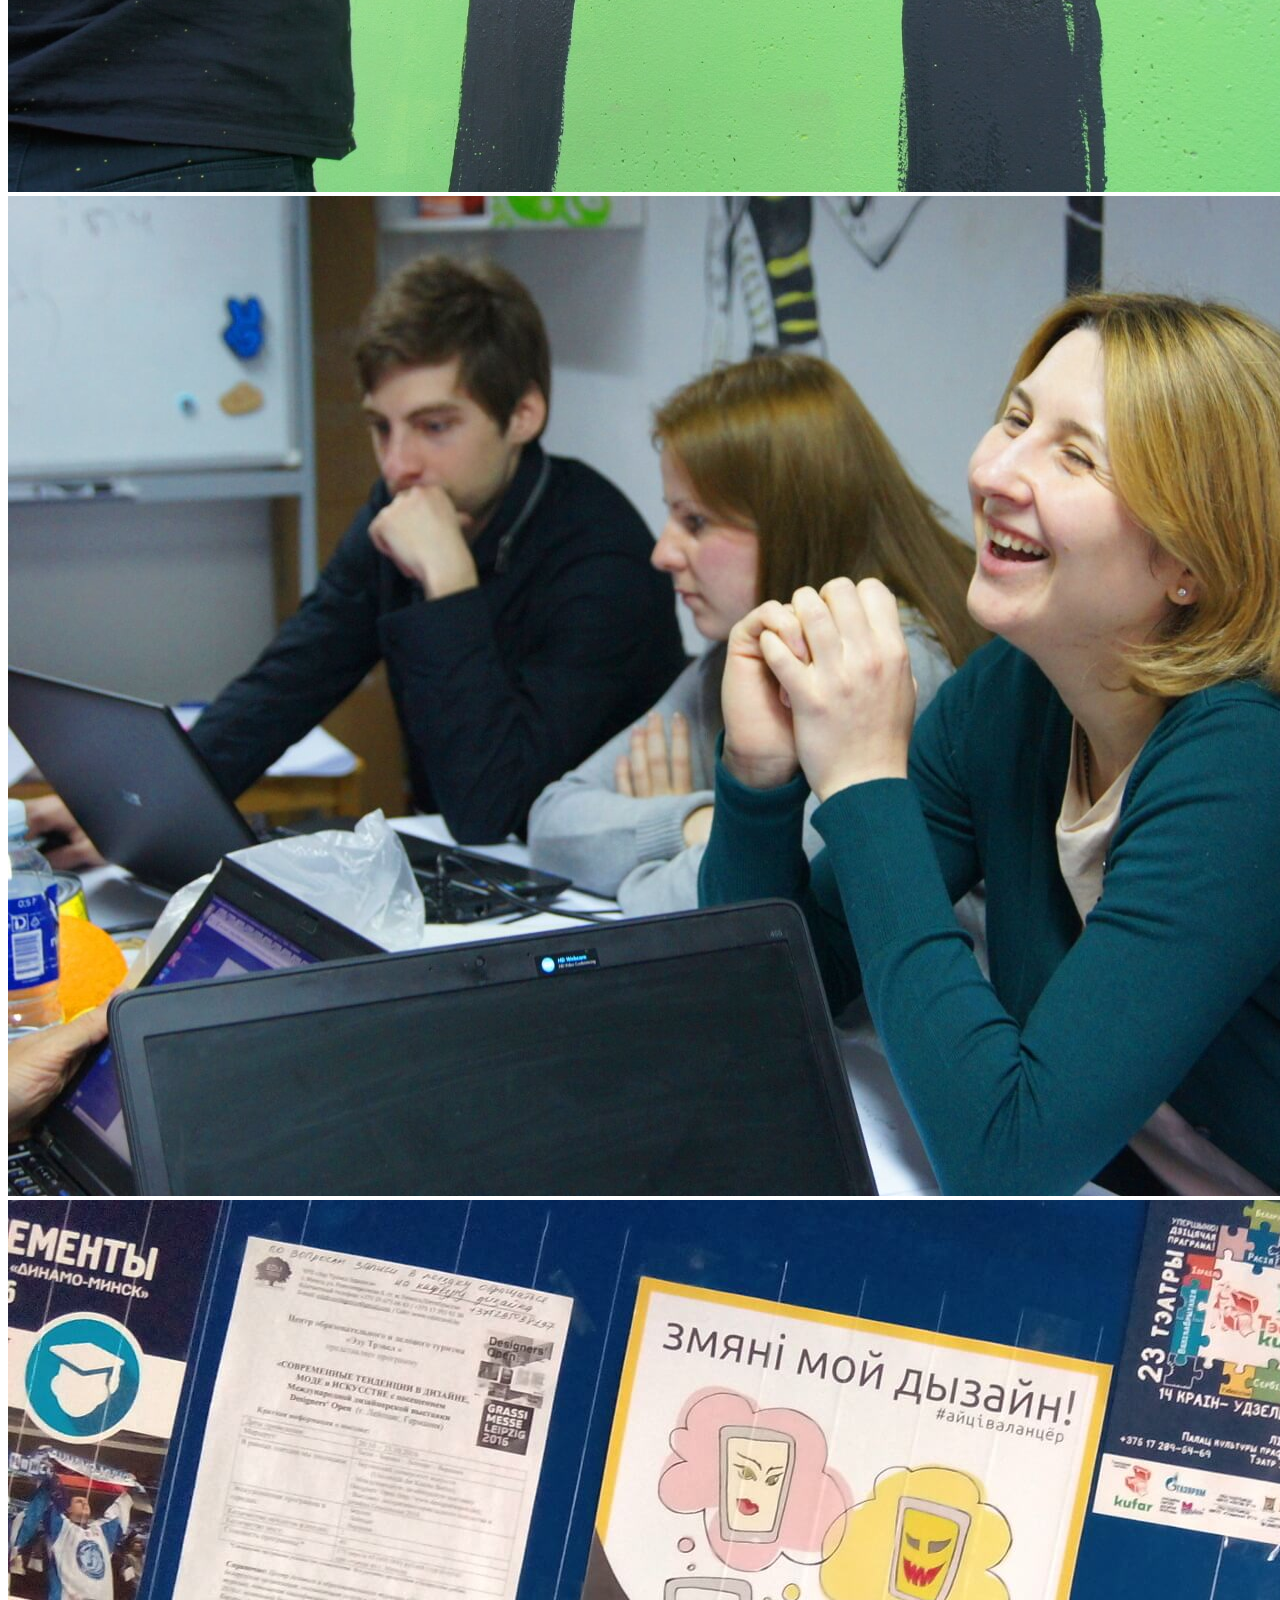
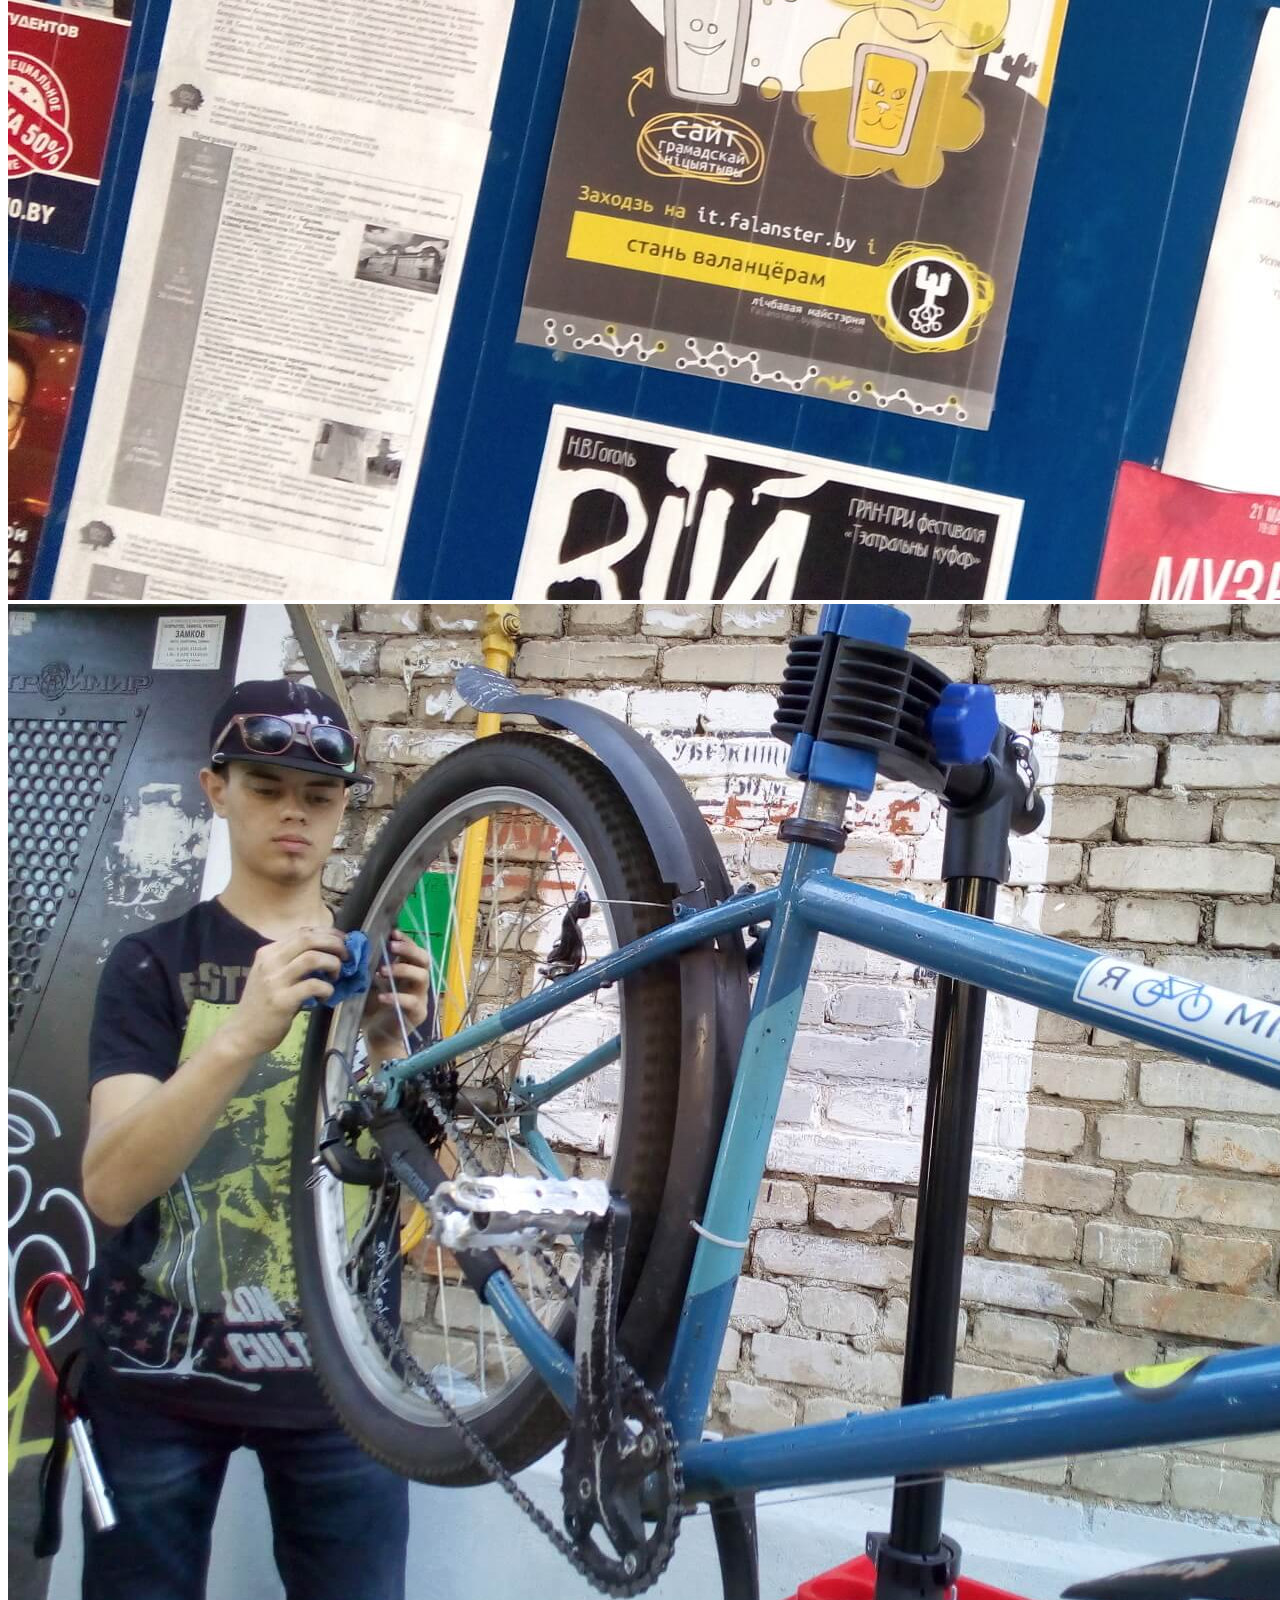
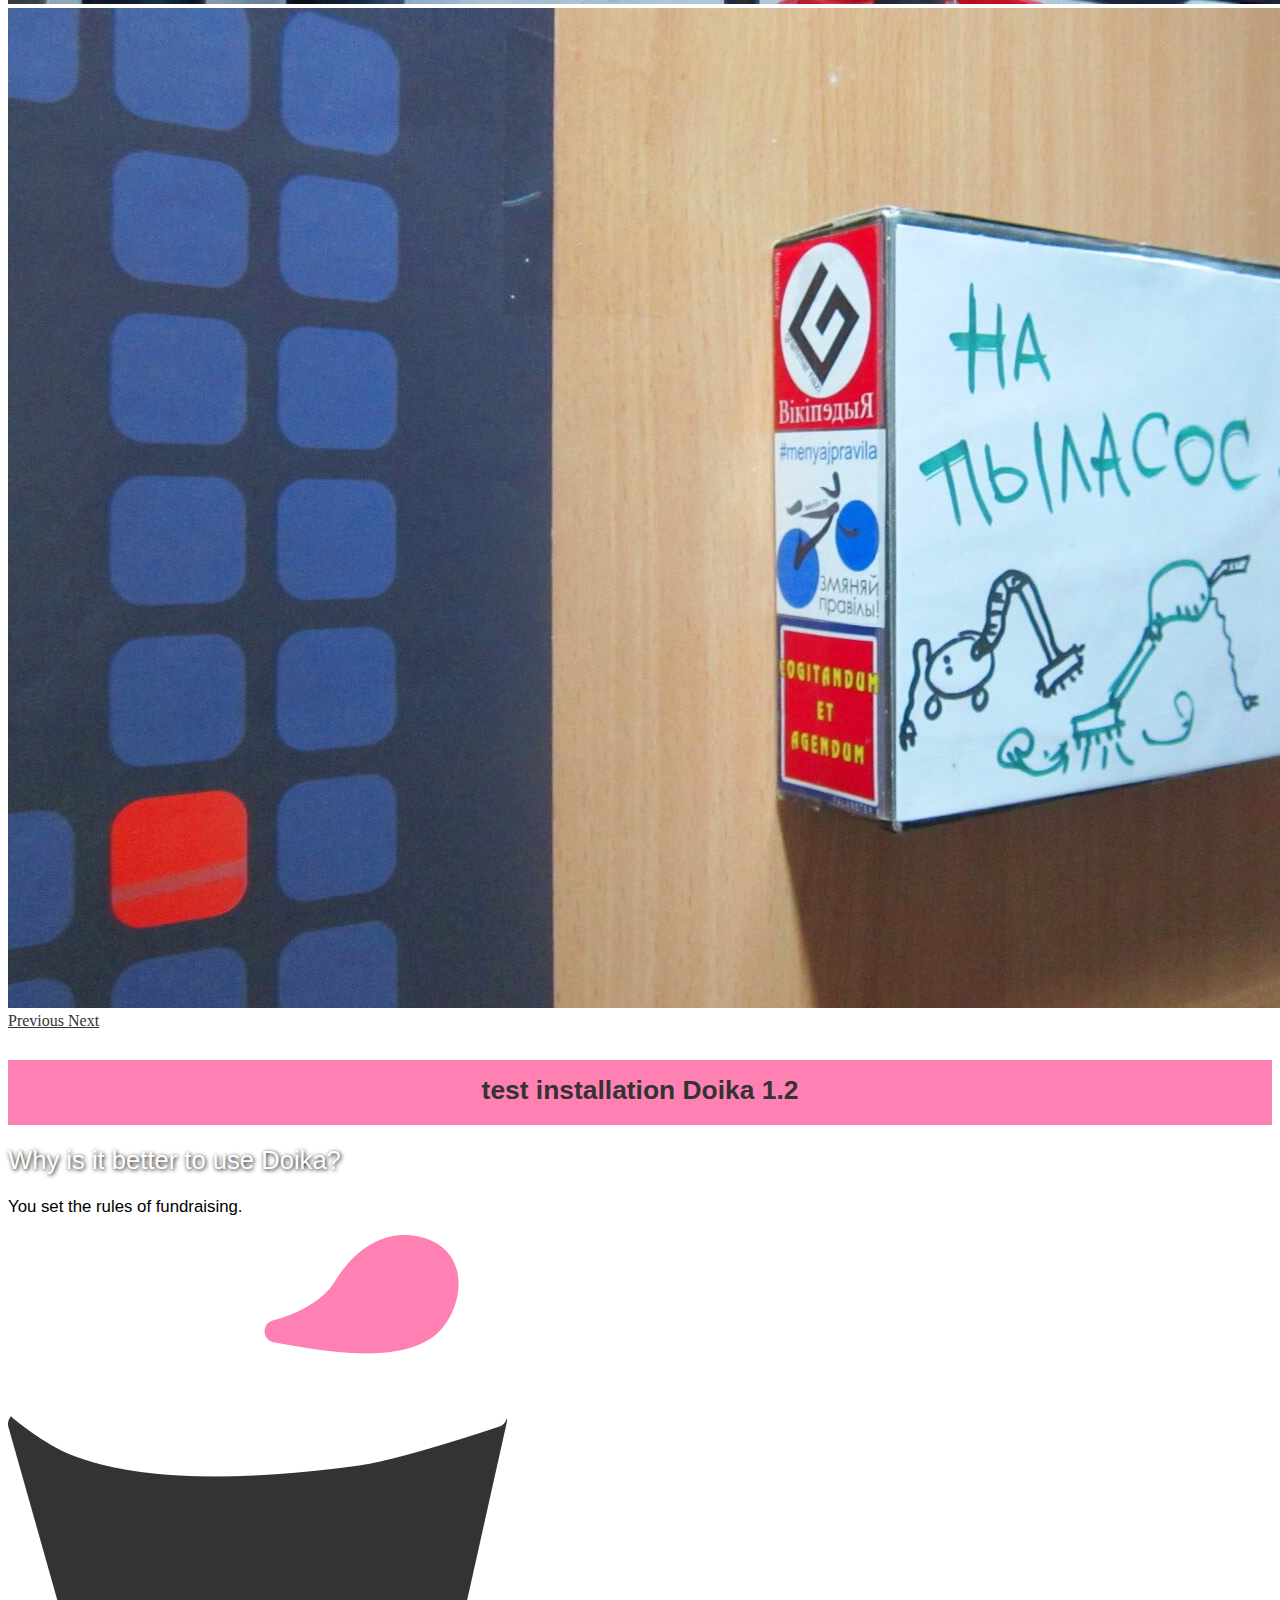
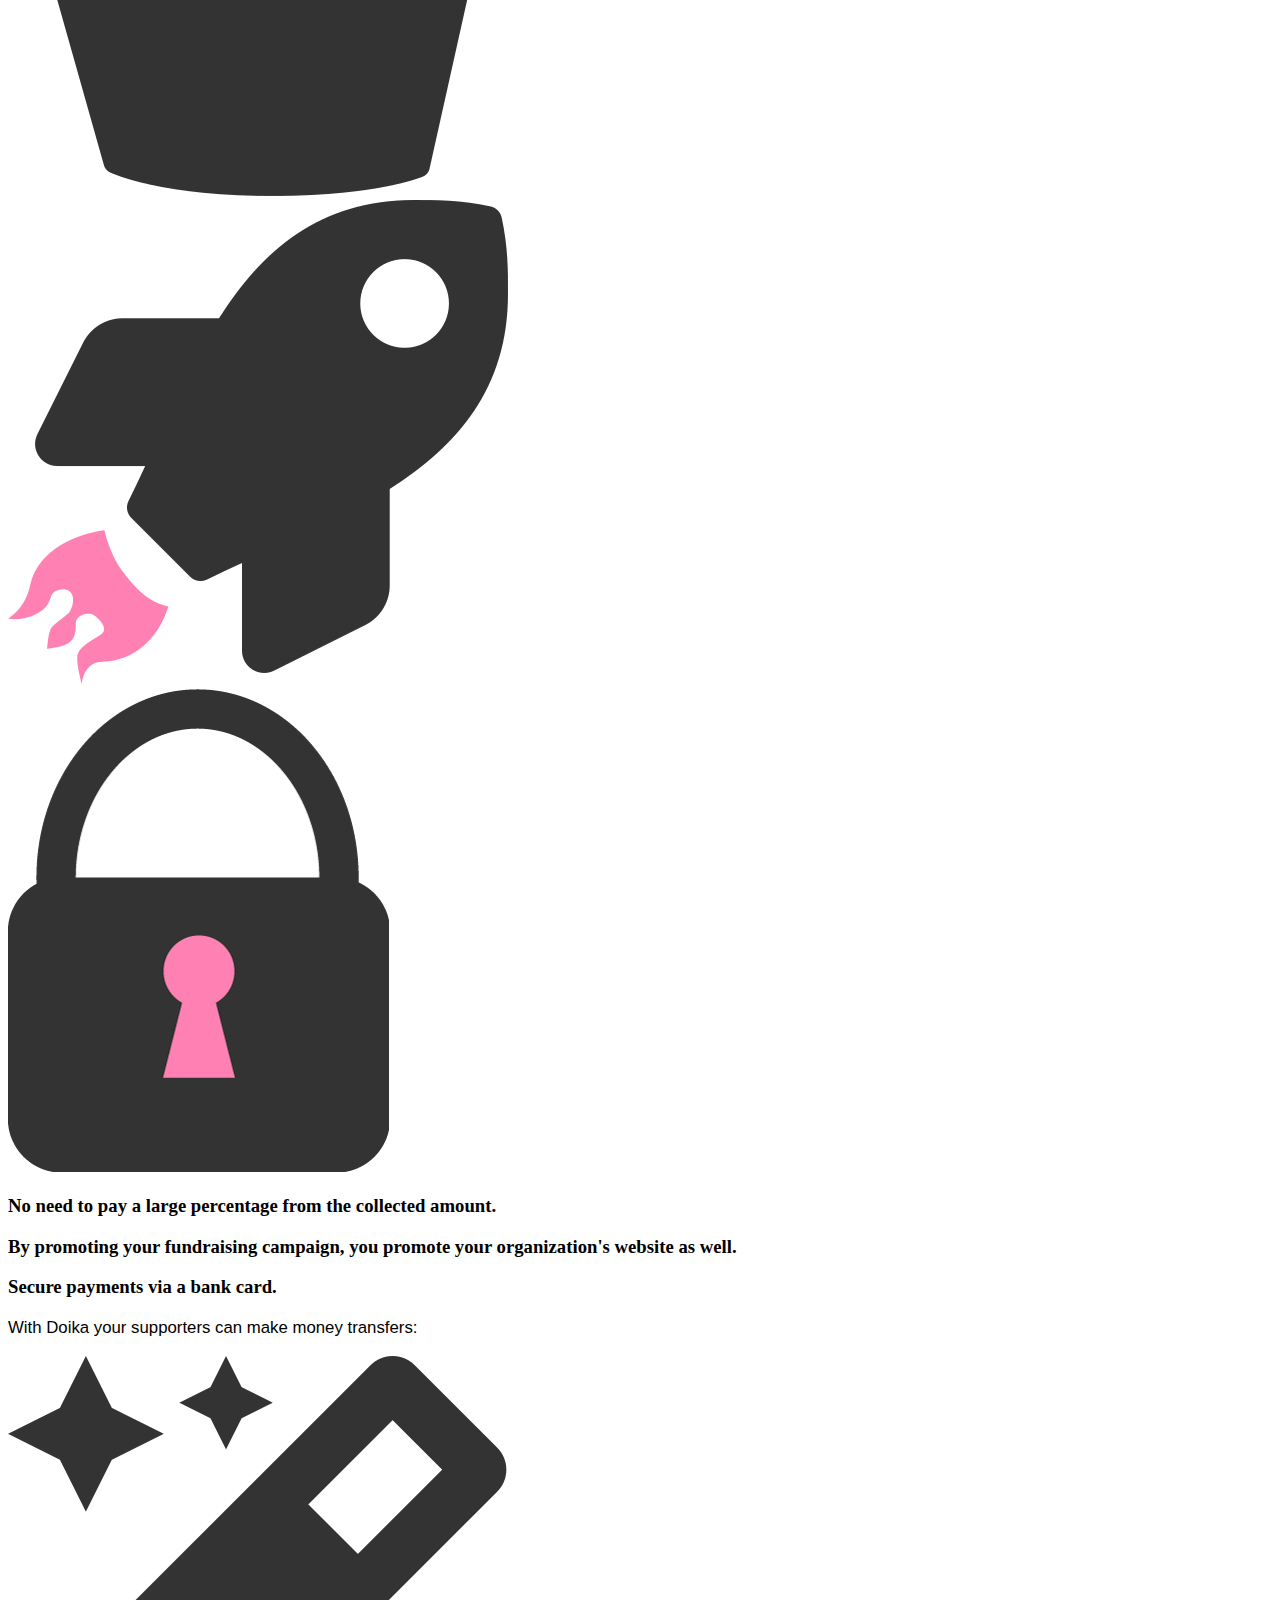
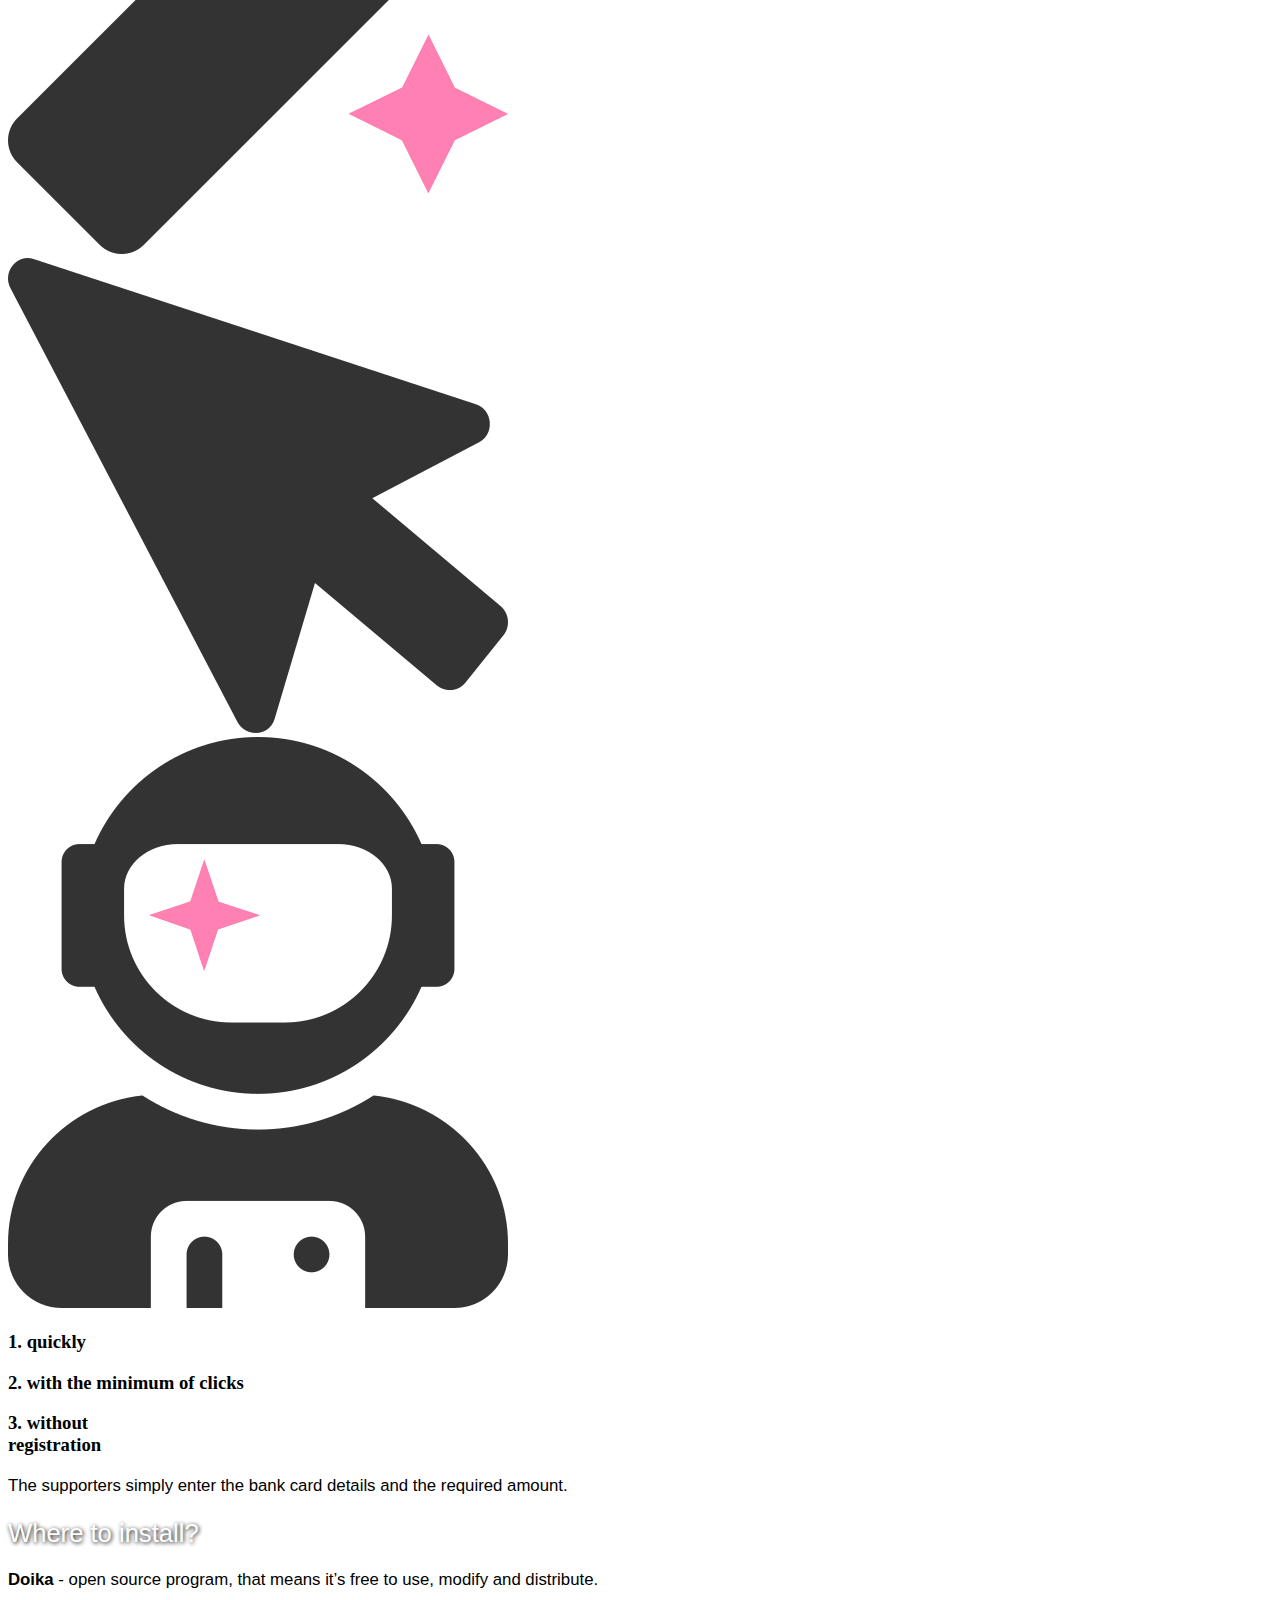
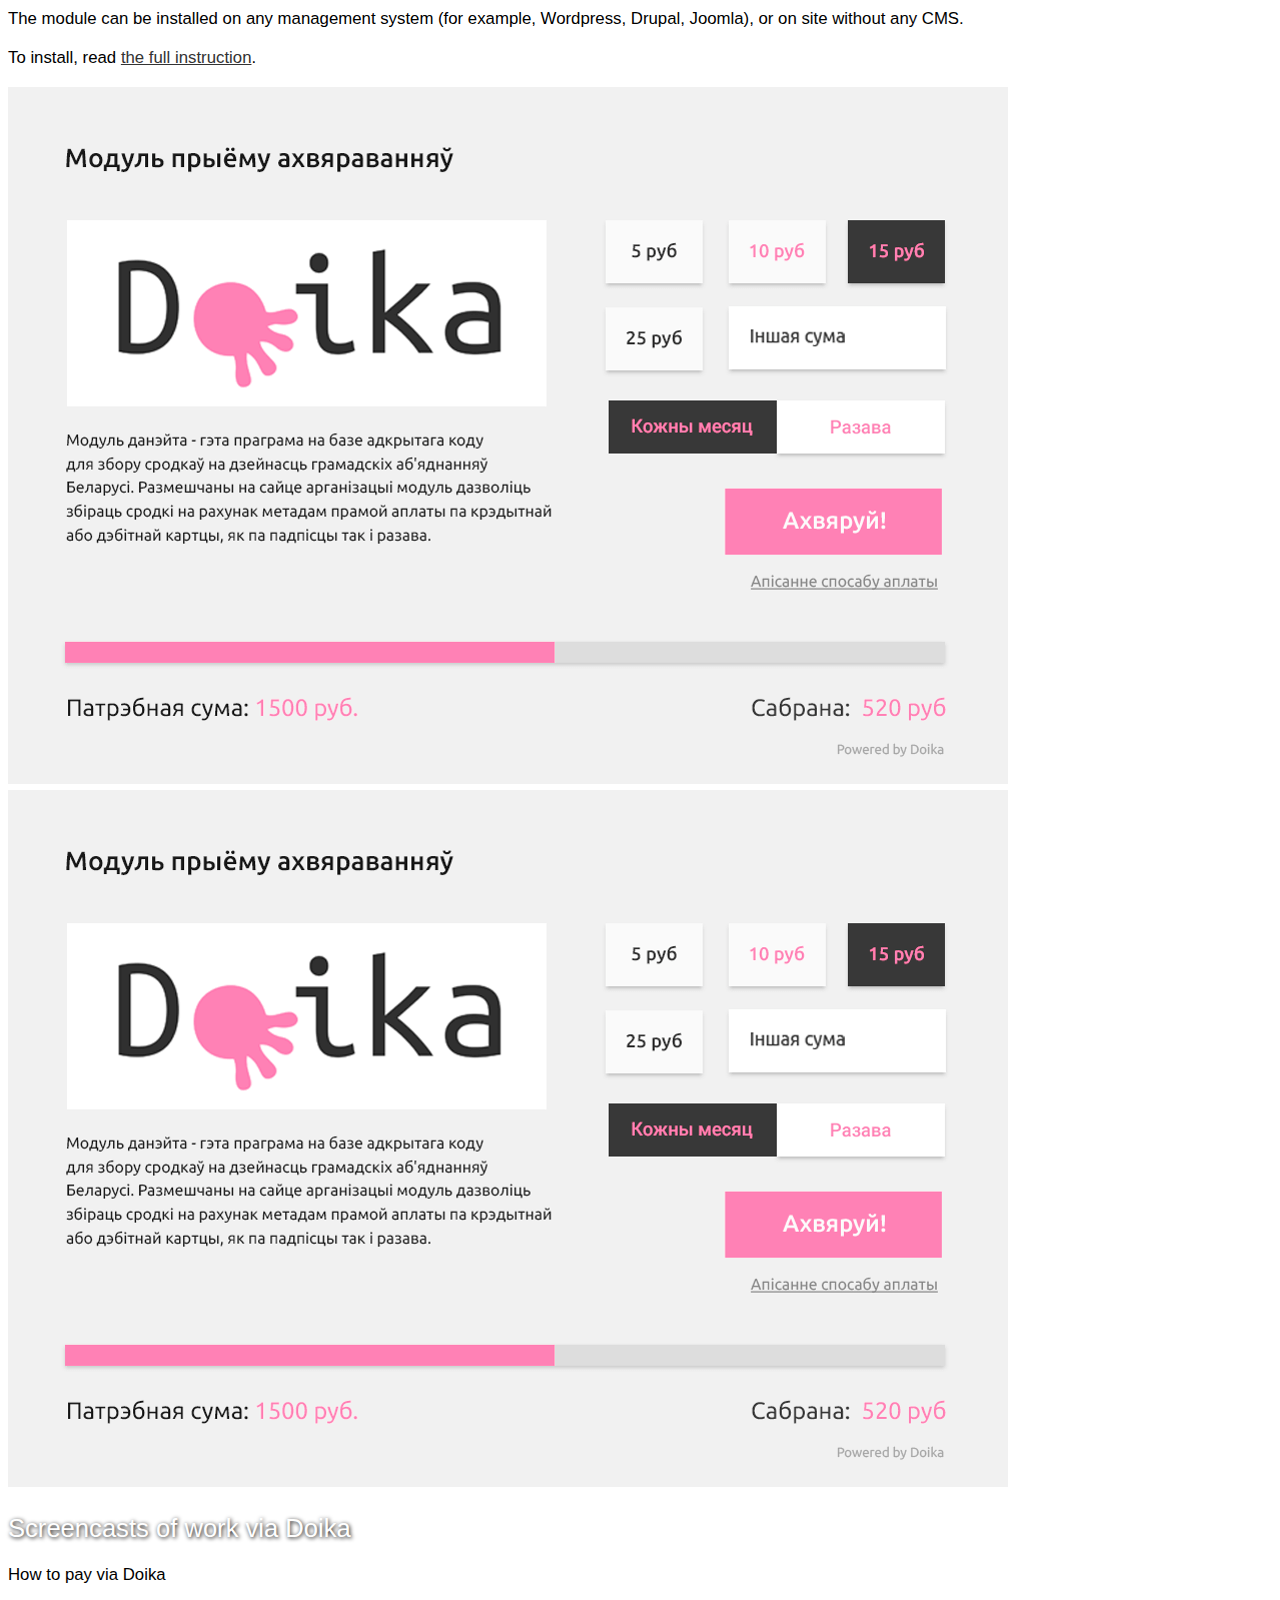
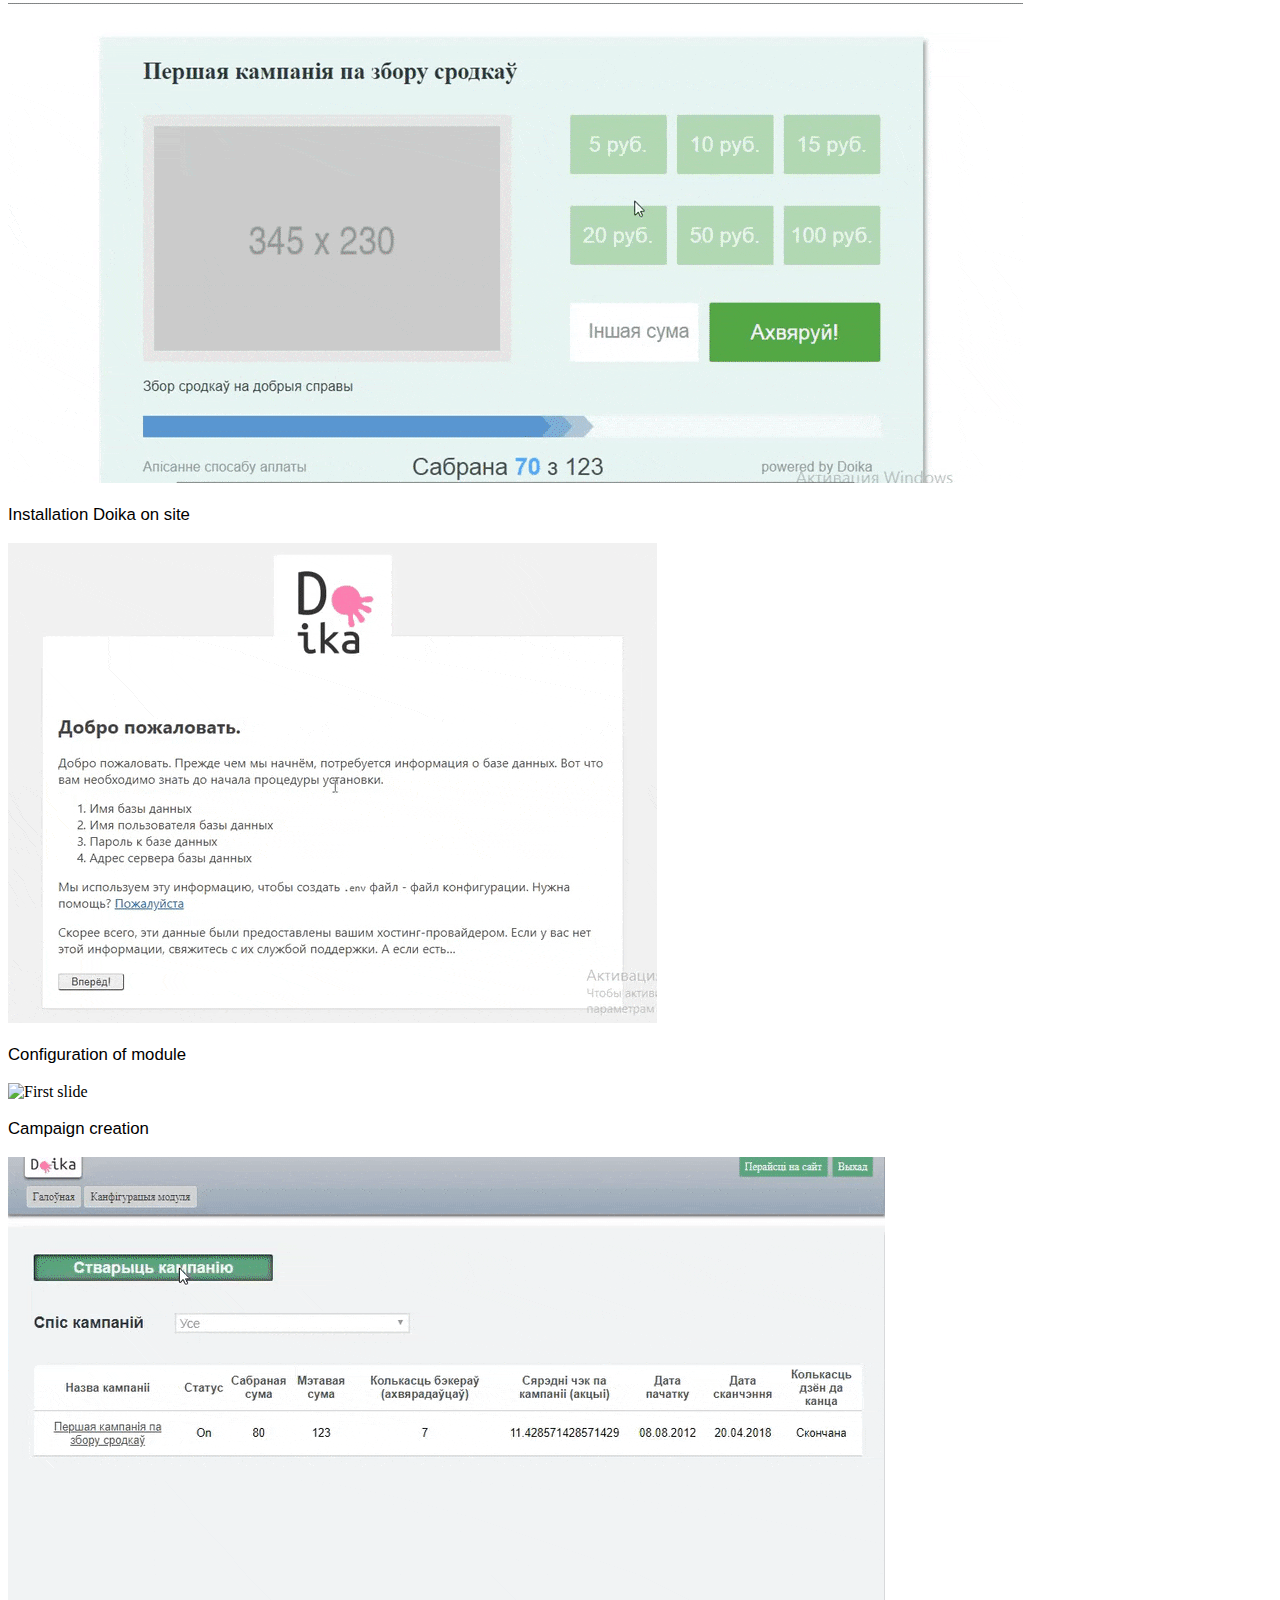
==== commit 083ff840: "Add files via upload" ====
--- a/index-en.html
+++ b/index-en.html
@@ -1,655 +1,689 @@
-<!DOCTYPE html>
-<html lang="en">
-  <head>
-    <meta charset="UTF-8">
-    <meta name="viewport" content="width=device-width,initial-scale=1">
-    <meta http-equiv="X-UA-Compatible" content="IE=Edge">
-    <title>Doika</title>
-    <link rel="shortcut icon" type="image/png" href="img/favicon.png">
-    <link rel="apple-touch-icon" href="img/favicon.png">
-    <link rel="stylesheet" href="css/bootstrap.min.css">
-    <link rel="stylesheet" href="css/general.css">
-    <link rel="stylesheet" href="css/about-us.css">
-    <link rel="stylesheet" href="css/cc-icons.css">
-    <link rel="stylesheet" href="css/certification.css">
-    <link rel="stylesheet" href="css/contacts.css">
-    <link rel="stylesheet" href="css/contact-us.css">
-    <link rel="stylesheet" href="css/font-awesome.css">
-    <link rel="stylesheet" href="css/fonts.css">
-    <link rel="stylesheet" href="css/footer.css?v=3.0">
-    <link rel="stylesheet" href="css/header.css">
-    <link rel="stylesheet" href="css/history.css">
-    <link rel="stylesheet" href="css/links.css">
-    <link rel="stylesheet" href="css/mission.css">
-    <link rel="stylesheet" href="css/our-work.css">
- </head>
-
-  <body>
-    <header class="header">
-      <nav class="navbar navbar-expand-lg">
-        <button class="navbar-toggler custom-toggler" type="button" data-toggle="collapse" data-target="#navbarNav" aria-controls="navbarNav" aria-expanded="false" aria-label="Toggle navigation">
-          <span class="fa fa-bars navbar-toggler-icon"></span>
-        </button>
-        <div class="collapse navbar-collapse" id="navbarNav">
-          <ul class="navbar-nav">
-            <li class="nav-item active">
-              <a class="nav-link" href="#about-us">about<span class="sr-only">(current)</span></a>
-            </li>
-            <li class="nav-item">
-              <a class="nav-link" href="#our-work">features</a>
-            </li>
-            <li class="nav-item">
-              <a class="nav-link" href="#certification">installation</a>
-            </li>
-            <li class="nav-item">
-              <a class="nav-link" href="#links2">users</a>
-            </li>
-            <li class="nav-item">
-              <a class="nav-link" href="#history">support</a>
-            </li>
-            <li class="nav-item">
-              <a class="nav-link" href="#links">team</a>
-            </li>
-            <li class="nav-item">
-              <a class="nav-link" href="#contact-us">contact</a>
-            </li>
-          </ul>
-        </div>
-
-
-        <ul class="language-switcher d-flex">
-          <li class="nav-item language-switcher__item">
-            <a class="nav-link" href="index.html">BY</a>
-          </li>
-          <li class="nav-item language-switcher__item">
-            <a class="nav-link" href="index-ru.html">RU</a>
-          </li>
-          <li class="nav-item language-switcher__item">
-            <a class="nav-link language-switcher__item_active" href="index-en.html">EN</a>
-          </li>
-        </ul>
-
-
-      </nav>
-      <img class="header__logo img-responsive" src="img/logo.png" alt="creative commons logo"/>
-      <h1 class="header__title">Doika</h1>
-      <h2 class="header__subtitle">Revives public organizations and maintains contact with like-minded people.</h2>
-      <p class="header__slogan">keep in touch!</p>
-      <a class="header__hashtag" href="https://twitter.com/hashtag/doika">#doika</a>
-    </header>
-
-    <section id="about-us" class="about-us container">
-      <div class="row">
-        <div class="col-xl-12 mx-xl-auto">
-
-
-          <article class="article">
-            <div class="row flex-column-reverse flex-lg-row">
-              <div class="col-lg-6 article__img d-flex">
-                <img src="img/doika_2_2_trans.png" alt="Doika Logo" >
-              </div>
-              <div class="col-lg-6 article__text-wrapper">
-                <h3 class="article__title">What is Doika?</h3>
-                <p class="article__text">A computer program that is installed on your website and allows you to collect donations from visitors through direct card payments.
-                </p>
-                <p class="article__text"><strong>Doika</strong> is a new approach to fundraising of Belarusian non-profit civic organizations.
-                </p>
-              </div>
-            </div>
-          </article>
-
-        </div>
-      </div>
-    </section>
-
-    <section id="mission" class="mission">
-      <div class="container text-center">
-        <h2 class="mission__title">Services the Doika provides</h2>
-        <div class="row">
-<!--
-          <span class="mission__text_marked">Стварэнне спрыяльных умоваў для творчасці, перадачы ведаў, эканамічных адносінаў, пабудаваных на адкрытых прынцыпах, і ёсць задача праекта “Градка”.</span>
--->
-          <p class="mission__text mission_big">1. Create fundraising campaigns.</br>
-		2. Collect membership fees or donations from individuals.</br>
-		3. Expand the circle of subscribers who can make monthly donations - <strong>[under development]</strong>.
-	  </p>
-
-
-<!--              <div class="carousel-item active">
-                <img class="d-block img-fluid" src="img/vylaziny_1_2.JPG" alt="First slide">
-              </div>
--->
-
-	<div id="mission__carousel" class="carousel slide" data-interval="false" data-ride="carousel">
-            <div class="carousel-inner" role="listbox">
-              <div class="carousel-item">
-                <img class="d-block img-fluid" src="img/slide_6.jpg" alt="First slide">
-              </div>
-              <div class="carousel-item active">
-                <img class="d-block img-fluid" src="img/slide_2.jpg" alt="First slide">
-              </div>
-              <div class="carousel-item">
-                <img class="d-block img-fluid" src="img/slide_1.jpg" alt="First slide">
-              </div>
-              <div class="carousel-item">
-                <img class="d-block img-fluid" src="img/slide_3.jpg" alt="Second slide">
-              </div>
-              <div class="carousel-item">
-                <img class="d-block img-fluid" src="img/slide_4.jpg" alt="Third slide">
-              </div>
-              <div class="carousel-item">
-                <img class="d-block img-fluid" src="img/slide_5.jpg" alt="Forth slide">
-              </div>
-              <div class="carousel-item">
-                <img class="d-block img-fluid" src="img/slide_7.jpg" alt="Fifth slide">
-              </div>
-
-            </div>
-            <a class="carousel-control-prev" href="#mission__carousel" role="button" data-slide="prev">
-             <span class="carousel-control-prev-icon" aria-hidden="true"></span>
-             <span class="sr-only">Previous</span>
-            </a>
-            <a class="carousel-control-next" href="#mission__carousel" role="button" data-slide="next">
-             <span class="carousel-control-next-icon" aria-hidden="true"></span>
-             <span class="sr-only">Next</span>
-            </a>
-	</div>
-        <a class="button nav-link" href="https://it2donate-wordpress.falanster.by/">test installation Doika 1.2</a>
-
-        </div>
-
-      </div>
-    </section>
-
-
-    <section id="our-work" class="our-work">
-      <div class="container text-center">
-          <h2 class="our-work__title">Why is it better to use Doika?</h2>
-
-<div class="">
-
-<!--	<span class="mission__text_marked">Вы самі вызначаеце правілы збору сродкаў.</span>
--->
-        <p class="">You set the rules of fundraising.</p>
-
-        <div class="row flex-nowrap">
-              <div class="col-lg-4 our-work__title-image">
-
-                <img class="img-responsive" src="img/milk5.png" alt="Садавіна">
-
-              </div>
-              <div class="col-lg-4 our-work__title-image">
-                <img class="img-responsive" src="img/rocket-solid.png" alt="Садавіна">
-              </div>
-              <div class="col-lg-4 our-work__title-image">
-                <img class="img-responsive" src="img/lock484.png" alt="Садавіна">
-              </div>
-        </div>
-        <div class="row descriptions">
-          <article class="work-description col-lg-4">
-            <h3 class="work-description__title">No need to pay a large percentage from the collected amount.</h3>
-
-
-
-          </article>
-          <article class="work-description col-lg-4">
-            <h3 class="work-description__title">By promoting your fundraising campaign, you promote your organization's website as well.</h3>
-
-
-
-          </article>
-          <article class="work-description col-lg-4">
-            <h3 class="work-description__title">Secure payments via a bank card.</h3>
-          </article>
-        </div>
-
-</div>
-
-	</div>
-
-<div class="mission__text_marked text-center">
-	<p class="">With Doika your supporters can make money transfers:</spp>
-
-        <div class="row flex-nowrap">
-              <div class="col-lg-4 our-work__title-image">
-
-                <img class="img-responsive" src="img/magic.png" alt="Садавіна">
-
-              </div>
-              <div class="col-lg-4 our-work__title-image">
-                <img class="img-responsive" src="img/mouse.png" alt="Садавіна">
-              </div>
-              <div class="col-lg-4 our-work__title-image">
-                <img class="img-responsive" src="img/astronaut.png" alt="Садавіна">
-              </div>
-        </div>
-        <div class="row descriptions">
-          <article class="work-description col-lg-4">
-            <h3 class="work-description__title">1. quickly</h3>
-
-
-
-          </article>
-          <article class="work-description col-lg-4">
-            <h3 class="work-description__title">2. with the minimum of clicks</h3>
-
-
-
-          </article>
-          <article class="work-description col-lg-4">
-            <h3 class="work-description__title">3. without</br> registration</h3>
-          </article>
-        </div>
-
-
-	<p class="">The supporters simply enter the bank card details and the required amount.</p>
-
-</div>
-
-
-
-      </div>
-    </section>
-
-    <section id="certification" class="certification">
-      <div class="container text-center">
-        <h2 class="certification__title">Where to install?</h2>
-        <div class="row flex-lg-row-reverse">
-          <div class="certification__text col-lg-6">
-            <p>
-              <strong>Doika</strong> - open source program, that means it’s free to use, modify and distribute.
-              </p>
-              <p>
-              The module can be installed on any management system (for example, Wordpress, Drupal, Joomla), or on site without any CMS.
-              </p>
-              <p>
-              To install, read <a href="https://github.com/diglabby/doika_1.2/blob/dev/README.md" target="_blank">the full instruction</a>.
-            </p>
-          </div>
-          <div class="d-flex col-lg-6">
-            <img class="certification__image image_tablet d-lg-none" src="img/maket.png" alt="Макет">
-            <img class="certification__image image_desktop d-none d-lg-block" src="img/maket.png" alt="Макет">
-          </div>
-        </div>
-
-      </div>
-
-    <section  class="certification_break" >
-      <div class="container text-center">
-
-        <h2 class="certification__title">Screencasts of work via Doika</h2>
-	<div class="mission__text_marked text-center">
-	<div id="gif__carousel" class="carousel slide" data-interval="false" data-ride="carousel">
-            <div class="carousel-inner" role="listbox">
-              <div class="carousel-item active">
-        	<p class="gif-text">How to pay via Doika</p>
-                <img class="d-block img-fluid" src="gif/doika_end_gif.gif" alt="First slide">
-              </div>
-              <div class="carousel-item">
-        	<p class="gif-text">Installation Doika on site</p>
-                <img class="d-block img-fluid" src="gif/Install_Doika_on_website.gif" alt="First slide">
-              </div>
-              <div class="carousel-item">
-        	<p class="gif-text">Configuration of module</p>
-                <img class="d-block img-fluid" src="gif/image_of_configuration.gif" alt="First slide">
-              </div>
-              <div class="carousel-item">
-        	<p class="gif-text">Campaign creation</p>
-                <img class="d-block img-fluid" src="gif/Doika_GIF_How_to_use_again.gif" alt="Second slide">
-              </div>
-
-            </div>
-            <a class="carousel-control-prev" href="#gif__carousel" role="button" data-slide="prev">
-             <span class="carousel-control-prev-icon" aria-hidden="true"></span>
-             <span class="sr-only">Previous</span>
-            </a>
-            <a class="carousel-control-next" href="#gif__carousel" role="button" data-slide="next">
-             <span class="carousel-control-next-icon" aria-hidden="true"></span>
-             <span class="sr-only">Next</span>
-            </a>
-	</div>
-	</div>
-	</div>
-</section>
-
-    </section>
-       <div class="d-flex">
-        <a class="button col-lg-6 install install-en" href="https://github.com/diglabby/doika_1.2/blob/dev/README.md">install Doika 1.2</a>
-        <a class="button col-lg-6 install help help-en" href="https://docs.google.com/forms/d/e/1FAIpQLSfdYiBICHreermuLqSR0WglWAKjteLY8kQ89COXRtBEGR77mg/viewform">installation help</a>
-       </div>
-
-
-    <section id="links2" class="links">
-      <div class="container text-center partners">
-        <h2 class="our-work__title">Doika Users</h2>
-
-     <div id="links__carousel" class="carousel slide" data-interval="false" data-ride="carousel">
-     <div class="carousel-inner" role="listbox">
-
-       <div class="carousel-item active">
-       <div class="row">
-
-          <div class="col-lg-3">
-	    <div class="links__image">
-             <a href="https://it.falanster.by/">
-              <img src="img/partners/lm_3.png" alt="Digital Lab">
-             </a>
-            </div>
-          </div>
-
-          <div class="col-lg-3">
-	    <div class="links__image">
-             <a href="https://oeec.by/support-oeec/">
-              <img src="img/partners/oeec_2.png" alt="Office of european expertise and communications">
-             </a>
-            </div>
-          </div>
-
-          <div class="col-lg-3">
-	    <div class="links__image">
-             <a href="https://wingsangels.by/">
-              <img src="img/partners/kryly_a.png" alt="Wings Angels">
-             </a>
-            </div>
-          </div>
-
-          <div class="col-lg-3">
-	    <div class="links__image">
-             <a href="https://vstrecha.by/contact/sbor-sredstv.html">
-              <img src="img/partners/vstrecha_2.png" alt="Vstrecha">
-             </a>
-            </div>
-          </div>
-
-        </div>
-        </div>
-
-        <div class="carousel-item">
-        <div class="row">
-
-
-          <div class="col-lg-3">
-	    <div class="links__image">
-             <a href="https://teatrkh.by/">
-              <img src="img/partners/kh.jpg" alt="Kryly Halopa Theatre">
-             </a>
-            </div>
-          </div>
-
-          <div class="col-lg-3">
-	    <div class="links__image">
-             <a href="http://humanlibrary.by/">
-              <img src="img/partners/humanlib_2.png" alt="Human Library">
-             </a>
-            </div>
-          </div>
-
-          <div class="col-lg-3">
-	    <div class="links__image">
-             <a href="https://rodnye.by/information/support/">
-              <img src="img/partners/rodnye_2.png"  alt="Rodnyja Ljudzi">
-             </a>
-            </div>
-          </div>
-
-          <div class="col-lg-3">
-	    <div class="links__image">
-             <a href="https://povestka.by/">
-              <img src="img/partners/prizyunik.png"  alt="Centre of recruit rights">
-             </a>
-            </div>
-          </div>
-
-
-        </div>
-        </div>
-
-
-        <div class="carousel-item">
-        <div class="row">
-
-
-          <div class="col-lg-3">
-	    <div class="links__image">
-             <a href="https://pobedatb.by/o-nas/blagotvoritelnyj-schet.html">
-              <img src="img/partners/win_tuberkulez.png" alt="Overcome tuberculosis together">
-             </a>
-            </div>
-          </div>
-
-          <div class="col-lg-3">
-	    <div class="links__image">
-             <a href="https://fialta.org/donate/">
-              <img src="img/partners/fialta.png" alt="Fialta">
-             </a>
-            </div>
-          </div>
-
-          <div class="col-lg-3">
-	    <div class="links__image">
-             <a href="http://zovik.by/d/uchastie/vnesti-vklad">
-              <img src="img/partners/zovik.png"  alt="ZOViK">
-             </a>
-            </div>
-          </div>
-
-          <div class="col-lg-3">
-	    <div class="links__image">
-             <a href="http://mygenome.by/doika-test/">
-              <img src="img/partners/genom_2.png"  alt="NGO Genom">
-             </a>
-            </div>
-          </div>
-
-
-        </div>
-        </div>
-
-
-      </div>
-            <a class="carousel-control-prev" href="#links__carousel" role="button" data-slide="prev">
-             <span class="carousel-control-prev-icon" aria-hidden="true"></span>
-             <span class="sr-only">Previous</span>
-            </a>
-            <a class="carousel-control-next" href="#links__carousel" role="button" data-slide="next">
-             <span class="carousel-control-next-icon" aria-hidden="true"></span>
-             <span class="sr-only">Next</span>
-            </a>
-      </div>
-
-    </div>
-   </section>
-
-
-    <section id="history" class="mission">
-      <div class="container text-center">
-        <article class="article">
-          <h3 class="article__title">How to support</h3>
-            <script src='/client-side/doika-loader.js'></script>
-              <div id='module-donate-wrapper' data-id='4'></div>
-        </article>
-      </div>
-    </section>
-
-
-    <section id="links" class="links team">
-      <div class="container text-center">
-        <h2 class="our-work__title">Project team</h2>
-
-        <div class="row">
-          <div class="col-lg-6">
-
-            <h3 class="work-description__title"><a href="https://wiki.falanster.info/wiki/Участник:Rizoma" alt="Michail on wiki">Michail Volchak</a>,</br> coordinator</h3>
-	    <div class="links__image">
-              <img src="img/mihas_3.jpg" alt="дапаможнікі">
-            </div>
-
-          </div>
-
-          <div class="col-lg-6">
-
-
-            <h3 class="work-description__title"><a href="https://wiki.falanster.info/wiki/Участница:NastassiaFrost" alt="Anastasiya on wiki">Anastasiya Morozova</a>,</br> communicator, UX/UI</h3>
-            <div class="links__image">
-              <img src="img/nasty_2.jpg" alt="налепкі">
-            </div>
-
-          </div>
-
-          <div class="col-lg-6">
-
-            <h3 class="work-description__title"><a href="https://wiki.falanster.info/wiki/Участник:Frozen" alt="Aliaksei on wiki">Aliaksei Kirpichenkau</a>,</br> developer</h3>
-	    <div class="links__image">
-              <img src="img/frozen_3.jpg" alt="дапаможнікі">
-            </div>
-
-          </div>
-
-        </div>
-
-
-        <div class="row">
-
-          <div class="col-lg-6">
-
-
-            <h3 class="work-description__title"><a href="https://wiki.falanster.info/wiki/Участница:Валасюк_Ксенія" alt="Ksenia's profile on wiki">Kseniya Volosyuk</a>,</br> hr, translator</h3>
-            <div class="links__image">
-              <img src="img/ksenia.jpg" alt="налепкі">
-            </div>
-
-          </div>
-
-          <div class="col-lg-6">
-
-            <h3 class="work-description__title"><a href="https://wiki.falanster.info/wiki/Участник:Tyuba4" alt="Viktar's profile on wiki">Viktar Payarkau</a>,</br> backend developer</h3>
-	    <div class="links__image">
-              <img src="img/viktar.jpg" alt="дапаможнікі">
-            </div>
-
-          </div>
-
-          <div class="col-lg-6">
-
-
-            <h3 class="work-description__title"><a href="https://wiki.falanster.info/wiki/Участник:Svetit" alt="Sviatlana on wiki">Sviatlana Yermakovich</a>,</br> PR and SMM</h3>
-            <div class="links__image">
-              <img src="img/svet_3.jpg" alt="налепкі">
-            </div>
-
-          </div>
-        </div>
-
-        <div class="row">
-          <div class="col-lg-6">
-            <h3 class="work-description__title"><a href="https://github.com/svetasemashko" alt="Sveta's sprofile on github">Svetlana Nazarova</a>,</br> techsupport</h3>
-          </div>
-
-          <div class="col-lg-6">
-            <h3 class="work-description__title"><a href="https://site-style.by" alt="Siamions website">Siamion Gavrilenko</a>,</br> bugfixer</h3>
-          </div>
-        </div>
-
-        <a class="button nav-link" href="https://docs.google.com/forms/d/e/1FAIpQLSf78xrCLn3zsUaXmQGNrA58puu1Mk7AK4gIFyAwVXpNU1TyAw/viewform">join our team</a>
-
-
-
-      </div>
-    </section>
-
-
-    <section id="contact-us" class="contact-us">
-      <div class="container">
-        <div class="row">
-          <div class="col-lg-5">
-              <h2 class="contact-us__title">How to contact us?</h2>
-
-              <p class="contact-us__text">
-                <span class="contact-us__text_header">Today the module is  being actively developed and we will be grateful to your feedback on our e-mail:</span>
-                  <a href="mailto:falanster.by@gmail.com">falanster.by@gmail.com </a>
-              </p>
-              <p class="contact-us__text">
-                <span class="contact-us__text_header">Technical support is available on our </span>
-                  <a href="https://t.me/joinchat/FCPQXhFMFgED8krhwVt5IQ"> Telegram channel.</a>
-              </p>
-              <p class="contact-us__text">
-                <span class="contact-us__text_header">Or leave a comment to the code on</span>
-                  <a href="https://github.com/diglabby/doika_1.2/issues">Github.</a>
-              </p>
-
-              <p class="contact-us__text contact-us__text_breaked">
-                <span class="contact-us__text_header">You can find us in the office at:</span>
-                Z. Biaduli str., 3, room 2H </br>(Signboard "Фаланстэр")
-              </p>
-          </div>
-          <div class="col-lg-7">
-              <div class="contact-us__map">
-                <iframe class="frame__map" id="osm__map" src="https://www.openstreetmap.org/export/embed.html?bbox=27.5795191526413%2C53.905305217497364%2C27.588129043579105%2C53.90823470750423&amp;layer=mapnik&amp;marker=53.90676840809086%2C27.583826780319214"></iframe>
-
-              </div>
-          </div>
-        </div>
-      </div>
-    </section>
-
-    <footer class="footer">
-     <div class="container">
-       <div class="row">
-         <div class="col-lg-12 col-sm-12  text-center">
-           <dl class="contacts">
-             <dt class="contacts__title">Contact us:</dt>
-              <dd class="contacts__mail">
-                <a href="mailto:falanster.by@gmail.com">falanster.by@gmail.com</a>
-              </dd>
-              <dd class="contacts__phone">
-                <a href="tel:+375291274267">+375 29 127 42 67</a>
-              </dd>
-           </dl>
-
-          <ul class="socials">
-            <li>
-              <a href="https://www.facebook.com/groups/1039026109504642/?fref=ts" target="_blank">
-                <i class="fa fa-facebook-official fa-2x" aria-hidden="true"></i>
-              </a>
-            </li>
-          <li>
-            <a href="https://vk.com/dig_lab" target="_blank">
-              <i class="fa fa-vk fa-2x" aria-hidden="true"></i>
-            </a>
-          </li>
-          <li>
-            <a href="https://t.me/joinchat/FCPQXhFMFgED8krhwVt5IQ" target="_blank">
-		<i class="fa fa-telegram fa-2x" aria-hidden="true"></i>
-            </a>
-          </li>
-          <li>
-            <a href="https://github.com/diglabby/doika/wiki" target="_blank">
-              <i class="fa fa-github fa-2x" aria-hidden="true"></i>
-            </a>
-          </li>
-          </ul>
-          <p class="copyright">
-           <span class="copyright__icons">
-             <a href="https://creativecommons.org/licenses/by-sa/4.0/">
-                <i class="cc cc-cc"></i>
-                <i class="cc cc-by"></i>
-                <i class="cc cc-sa"></i>
-             </a>
-            </span>
-            <a href="https://falanster.by/be">Фаланстэр</a>
-          </p>
-         <div class="thanks">
-             <h2>Thanks! <a href="https://ec.europa.eu/"><img src="img/flag_yellow_low.png" alt="Флаг"></a></h2>
-             <p>Сo-funded by the European Union. Its contents are the sole responsibility of <a href="https://falanster.by/be">Falanster</a> and do not necessarily reflect the views of the European Union.</p>
-         </div>
-         </div>
-       </div>
-     </div>
-   </footer>
-
-   <script src="https://code.jquery.com/jquery-3.2.1.min.js" integrity="sha256-hwg4gsxgFZhOsEEamdOYGBf13FyQuiTwlAQgxVSNgt4=" crossorigin="anonymous"></script>
-   <script src="js/main.js"></script>
-   <script src="js/bootstrap.min.js"></script>
-
-  </body>
-</html>
+<!DOCTYPE html>
+<html lang="en">
+  <head>
+    <meta charset="UTF-8">
+    <meta name="viewport" content="width=device-width,initial-scale=1">
+    <meta http-equiv="X-UA-Compatible" content="IE=Edge">
+    <title>Doika</title>
+    <link rel="shortcut icon" type="image/png" href="img/favicon.png">
+    <link rel="apple-touch-icon" href="img/favicon.png">
+    <link rel="stylesheet" href="css/bootstrap.min.css">
+    <link rel="stylesheet" href="css/general.css">
+    <link rel="stylesheet" href="css/about-us.css">
+    <link rel="stylesheet" href="css/cc-icons.css">
+    <link rel="stylesheet" href="css/certification.css">
+    <link rel="stylesheet" href="css/contacts.css">
+    <link rel="stylesheet" href="css/contact-us.css">
+    <link rel="stylesheet" href="css/font-awesome.css">
+    <link rel="stylesheet" href="css/fonts.css">
+    <link rel="stylesheet" href="css/footer.css?v=3.0">
+    <link rel="stylesheet" href="css/header.css">
+    <link rel="stylesheet" href="css/history.css">
+    <link rel="stylesheet" href="css/links.css">
+    <link rel="stylesheet" href="css/mission.css">
+    <link rel="stylesheet" href="css/our-work.css">
+ </head>
+
+  <body>
+    <header class="header">
+      <nav class="navbar navbar-expand-lg">
+        <button class="navbar-toggler custom-toggler" type="button" data-toggle="collapse" data-target="#navbarNav" aria-controls="navbarNav" aria-expanded="false" aria-label="Toggle navigation">
+          <span class="fa fa-bars navbar-toggler-icon"></span>
+        </button>
+        <div class="collapse navbar-collapse" id="navbarNav">
+          <ul class="navbar-nav">
+            <li class="nav-item active">
+              <a class="nav-link" href="#about-us">about<span class="sr-only">(current)</span></a>
+            </li>
+            <li class="nav-item">
+              <a class="nav-link" href="#our-work">features</a>
+            </li>
+            <li class="nav-item">
+              <a class="nav-link" href="#certification">installation</a>
+            </li>
+            <li class="nav-item">
+              <a class="nav-link" href="#links2">users</a>
+            </li>
+            <li class="nav-item">
+              <a class="nav-link" href="#history">support</a>
+            </li>
+            <li class="nav-item">
+              <a class="nav-link" href="#links">team</a>
+            </li>
+            <li class="nav-item">
+              <a class="nav-link" href="#contact-us">contact</a>
+            </li>
+          </ul>
+        </div>
+
+
+        <ul class="language-switcher d-flex">
+          <li class="nav-item language-switcher__item">
+            <a class="nav-link" href="index.html">BY</a>
+          </li>
+          <li class="nav-item language-switcher__item">
+            <a class="nav-link" href="index-ru.html">RU</a>
+          </li>
+          <li class="nav-item language-switcher__item">
+            <a class="nav-link language-switcher__item_active" href="index-en.html">EN</a>
+          </li>
+        </ul>
+
+
+      </nav>
+      <img class="header__logo img-responsive" src="img/logo.png" alt="creative commons logo"/>
+      <h1 class="header__title">Doika</h1>
+      <h2 class="header__subtitle">Revives public organizations and maintains contact with like-minded people.</h2>
+      <p class="header__slogan">keep in touch!</p>
+      <a class="header__hashtag" href="https://twitter.com/hashtag/doika">#doika</a>
+    </header>
+
+    <section id="about-us" class="about-us container">
+      <div class="row">
+        <div class="col-xl-12 mx-xl-auto">
+
+
+          <article class="article">
+            <div class="row flex-column-reverse flex-lg-row">
+              <div class="col-lg-6 article__img d-flex">
+                <img src="img/doika_2_2_trans.png" alt="Doika Logo" >
+              </div>
+              <div class="col-lg-6 article__text-wrapper">
+                <h3 class="article__title">What is Doika?</h3>
+                <p class="article__text">A computer program that is installed on your website and allows you to collect donations from visitors through direct card payments.
+                </p>
+                <p class="article__text"><strong>Doika</strong> is a new approach to fundraising of Belarusian non-profit civic organizations.
+                </p>
+              </div>
+              <div class="text-center article__video" style="width: 100%; margin-top: 60px;">
+                <iframe width="100%" height="480" src="https://www.youtube.com/embed/IYaf2GmB0q0" frameborder="0" allow="accelerometer; autoplay; encrypted-media; gyroscope; picture-in-picture" allowfullscreen></iframe>
+              </div>
+            </div>
+          </article>
+
+        </div>
+      </div>
+    </section>
+
+    <section id="mission" class="mission">
+      <div class="container text-center">
+        <h2 class="mission__title">Services the Doika provides</h2>
+        <div class="row">
+<!--
+          <span class="mission__text_marked">Стварэнне спрыяльных умоваў для творчасці, перадачы ведаў, эканамічных адносінаў, пабудаваных на адкрытых прынцыпах, і ёсць задача праекта “Градка”.</span>
+-->
+          <p class="mission__text mission_big">1. Create fundraising campaigns.</br>
+		2. Collect membership fees or donations from individuals.</br>
+		3. Expand the circle of subscribers who can make monthly donations - <strong>[under development]</strong>.
+	  </p>
+
+
+<!--              <div class="carousel-item active">
+                <img class="d-block img-fluid" src="img/vylaziny_1_2.JPG" alt="First slide">
+              </div>
+-->
+
+	<div id="mission__carousel" class="carousel slide" data-interval="false" data-ride="carousel">
+            <div class="carousel-inner" role="listbox">
+              <div class="carousel-item">
+                <img class="d-block img-fluid" src="img/slide_6.jpg" alt="First slide">
+              </div>
+              <div class="carousel-item active">
+                <img class="d-block img-fluid" src="img/slide_2.jpg" alt="First slide">
+              </div>
+              <div class="carousel-item">
+                <img class="d-block img-fluid" src="img/slide_1.jpg" alt="First slide">
+              </div>
+              <div class="carousel-item">
+                <img class="d-block img-fluid" src="img/slide_3.jpg" alt="Second slide">
+              </div>
+              <div class="carousel-item">
+                <img class="d-block img-fluid" src="img/slide_4.jpg" alt="Third slide">
+              </div>
+              <div class="carousel-item">
+                <img class="d-block img-fluid" src="img/slide_5.jpg" alt="Forth slide">
+              </div>
+              <div class="carousel-item">
+                <img class="d-block img-fluid" src="img/slide_7.jpg" alt="Fifth slide">
+              </div>
+
+            </div>
+            <a class="carousel-control-prev" href="#mission__carousel" role="button" data-slide="prev">
+             <span class="carousel-control-prev-icon" aria-hidden="true"></span>
+             <span class="sr-only">Previous</span>
+            </a>
+            <a class="carousel-control-next" href="#mission__carousel" role="button" data-slide="next">
+             <span class="carousel-control-next-icon" aria-hidden="true"></span>
+             <span class="sr-only">Next</span>
+            </a>
+	</div>
+        <a class="button nav-link" href="https://it2donate-wordpress.falanster.by/">test installation Doika 1.2</a>
+
+        </div>
+
+      </div>
+    </section>
+
+
+    <section id="our-work" class="our-work">
+      <div class="container text-center">
+          <h2 class="our-work__title">Why is it better to use Doika?</h2>
+
+<div class="">
+
+<!--	<span class="mission__text_marked">Вы самі вызначаеце правілы збору сродкаў.</span>
+-->
+        <p class="">You set the rules of fundraising.</p>
+
+        <div class="row flex-nowrap">
+              <div class="col-lg-4 our-work__title-image">
+
+                <img class="img-responsive" src="img/milk5.png" alt="Садавіна">
+
+              </div>
+              <div class="col-lg-4 our-work__title-image">
+                <img class="img-responsive" src="img/rocket-solid.png" alt="Садавіна">
+              </div>
+              <div class="col-lg-4 our-work__title-image">
+                <img class="img-responsive" src="img/lock484.png" alt="Садавіна">
+              </div>
+        </div>
+        <div class="row descriptions">
+          <article class="work-description col-lg-4">
+            <h3 class="work-description__title">No need to pay a large percentage from the collected amount.</h3>
+
+
+
+          </article>
+          <article class="work-description col-lg-4">
+            <h3 class="work-description__title">By promoting your fundraising campaign, you promote your organization's website as well.</h3>
+
+
+
+          </article>
+          <article class="work-description col-lg-4">
+            <h3 class="work-description__title">Secure payments via a bank card.</h3>
+          </article>
+        </div>
+
+</div>
+
+	</div>
+
+<div class="mission__text_marked text-center">
+	<p class="">With Doika your supporters can make money transfers:</spp>
+
+        <div class="row flex-nowrap">
+              <div class="col-lg-4 our-work__title-image">
+
+                <img class="img-responsive" src="img/magic.png" alt="Садавіна">
+
+              </div>
+              <div class="col-lg-4 our-work__title-image">
+                <img class="img-responsive" src="img/mouse.png" alt="Садавіна">
+              </div>
+              <div class="col-lg-4 our-work__title-image">
+                <img class="img-responsive" src="img/astronaut.png" alt="Садавіна">
+              </div>
+        </div>
+        <div class="row descriptions">
+          <article class="work-description col-lg-4">
+            <h3 class="work-description__title">1. quickly</h3>
+
+
+
+          </article>
+          <article class="work-description col-lg-4">
+            <h3 class="work-description__title">2. with the minimum of clicks</h3>
+
+
+
+          </article>
+          <article class="work-description col-lg-4">
+            <h3 class="work-description__title">3. without</br> registration</h3>
+          </article>
+        </div>
+
+
+	<p class="">The supporters simply enter the bank card details and the required amount.</p>
+
+</div>
+
+
+
+      </div>
+    </section>
+
+    <section id="certification" class="certification">
+      <div class="container text-center">
+        <h2 class="certification__title">Where to install?</h2>
+        <div class="row flex-lg-row-reverse">
+          <div class="certification__text col-lg-6">
+            <p>
+              <strong>Doika</strong> - open source program, that means it’s free to use, modify and distribute.
+              </p>
+              <p>
+              The module can be installed on any management system (for example, Wordpress, Drupal, Joomla), or on site without any CMS.
+              </p>
+              <p>
+              To install, read <a href="https://github.com/diglabby/doika_1.2/blob/dev/README.md" target="_blank">the full instruction</a>.
+            </p>
+          </div>
+          <div class="d-flex col-lg-6">
+            <img class="certification__image image_tablet d-lg-none" src="img/maket.png" alt="Макет">
+            <img class="certification__image image_desktop d-none d-lg-block" src="img/maket.png" alt="Макет">
+          </div>
+        </div>
+
+      </div>
+
+    <section  class="certification_break" >
+      <div class="container text-center">
+
+        <h2 class="certification__title">Screencasts of work via Doika</h2>
+	<div class="mission__text_marked text-center">
+	<div id="gif__carousel" class="carousel slide" data-interval="false" data-ride="carousel">
+            <div class="carousel-inner" role="listbox">
+              <div class="carousel-item active">
+        	<p class="gif-text">How to pay via Doika</p>
+                <img class="d-block img-fluid" src="gif/doika_end_gif.gif" alt="First slide">
+              </div>
+              <div class="carousel-item">
+        	<p class="gif-text">Installation Doika on site</p>
+                <img class="d-block img-fluid" src="gif/Install_Doika_on_website.gif" alt="First slide">
+              </div>
+              <div class="carousel-item">
+        	<p class="gif-text">Configuration of module</p>
+                <img class="d-block img-fluid" src="gif/image_of_configuration.gif" alt="First slide">
+              </div>
+              <div class="carousel-item">
+        	<p class="gif-text">Campaign creation</p>
+                <img class="d-block img-fluid" src="gif/Doika_GIF_How_to_use_again.gif" alt="Second slide">
+              </div>
+
+            </div>
+            <a class="carousel-control-prev" href="#gif__carousel" role="button" data-slide="prev">
+             <span class="carousel-control-prev-icon" aria-hidden="true"></span>
+             <span class="sr-only">Previous</span>
+            </a>
+            <a class="carousel-control-next" href="#gif__carousel" role="button" data-slide="next">
+             <span class="carousel-control-next-icon" aria-hidden="true"></span>
+             <span class="sr-only">Next</span>
+            </a>
+	</div>
+	</div>
+	</div>
+</section>
+
+    </section>
+       <div class="d-flex">
+        <a class="button col-lg-6 install install-en" href="https://github.com/diglabby/doika_1.2/blob/dev/README.md">install Doika 1.2</a>
+        <a class="button col-lg-6 install help help-en" href="https://docs.google.com/forms/d/e/1FAIpQLSfdYiBICHreermuLqSR0WglWAKjteLY8kQ89COXRtBEGR77mg/viewform">installation help</a>
+       </div>
+
+
+    <section id="links2" class="links">
+      <div class="container text-center partners">
+        <h2 class="our-work__title">Doika Users</h2>
+
+     <div id="links__carousel" class="carousel slide" data-interval="false" data-ride="carousel">
+     <div class="carousel-inner" role="listbox">
+
+       <div class="carousel-item active">
+       <div class="row">
+
+          <div class="col-lg-3">
+	    <div class="links__image">
+             <a href="https://it.falanster.by/">
+              <img src="img/partners/lm_3.png" alt="Digital Lab">
+             </a>
+            </div>
+          </div>
+
+          <div class="col-lg-3">
+	    <div class="links__image">
+             <a href="https://oeec.by/support-oeec/">
+              <img src="img/partners/oeec_2.png" alt="Office of european expertise and communications">
+             </a>
+            </div>
+          </div>
+
+          <div class="col-lg-3">
+	    <div class="links__image">
+             <a href="https://wingsangels.by/">
+              <img src="img/partners/kryly_a.png" alt="Wings Angels">
+             </a>
+            </div>
+          </div>
+
+          <div class="col-lg-3">
+	    <div class="links__image">
+             <a href="https://vstrecha.by/contact/sbor-sredstv.html">
+              <img src="img/partners/vstrecha_2.png" alt="Vstrecha">
+             </a>
+            </div>
+          </div>
+
+        </div>
+        </div>
+
+        <div class="carousel-item">
+        <div class="row">
+
+
+          <div class="col-lg-3">
+	    <div class="links__image">
+             <a href="https://teatrkh.by/">
+              <img src="img/partners/kh.jpg" alt="Kryly Halopa Theatre">
+             </a>
+            </div>
+          </div>
+
+          <div class="col-lg-3">
+	    <div class="links__image">
+             <a href="http://humanlibrary.by/">
+              <img src="img/partners/humanlib_2.png" alt="Human Library">
+             </a>
+            </div>
+          </div>
+
+          <div class="col-lg-3">
+	    <div class="links__image">
+             <a href="https://rodnye.by/information/support/">
+              <img src="img/partners/rodnye_2.png"  alt="Rodnyja Ljudzi">
+             </a>
+            </div>
+          </div>
+
+          <div class="col-lg-3">
+	    <div class="links__image">
+             <a href="https://povestka.by/">
+              <img src="img/partners/prizyunik.png"  alt="Centre of recruit rights">
+             </a>
+            </div>
+          </div>
+
+
+        </div>
+        </div>
+
+
+        <div class="carousel-item">
+        <div class="row">
+
+
+          <div class="col-lg-3">
+	    <div class="links__image">
+             <a href="https://pobedatb.by/o-nas/blagotvoritelnyj-schet.html">
+              <img src="img/partners/win_tuberkulez.png" alt="Overcome tuberculosis together">
+             </a>
+            </div>
+          </div>
+
+          <div class="col-lg-3">
+	    <div class="links__image">
+             <a href="https://fialta.org/donate/">
+              <img src="img/partners/fialta.png" alt="Fialta">
+             </a>
+            </div>
+          </div>
+
+          <div class="col-lg-3">
+	    <div class="links__image">
+             <a href="http://zovik.by/d/uchastie/vnesti-vklad">
+              <img src="img/partners/zovik.png"  alt="ZOViK">
+             </a>
+            </div>
+          </div>
+
+          <div class="col-lg-3">
+	    <div class="links__image">
+             <a href="http://mygenome.by/doika-test/">
+              <img src="img/partners/genom_2.png"  alt="NGO Genom">
+             </a>
+            </div>
+          </div>
+
+
+        </div>
+        </div>
+
+
+        <div class="carousel-item">
+        <div class="row">
+
+          <div class="col-lg-3">
+	    <div class="links__image">
+             <a href="https://partnership.by/pay">
+              <img src="img/partners/live_part.png" alt="Live Partnership">
+             </a>
+            </div>
+          </div>
+
+          <div class="col-lg-3">
+	    <div class="links__image">
+             <a href="https://humanconstanta.by/support/">
+              <img src="img/partners/hc.png" alt="Human Constanta">
+             </a>
+            </div>
+          </div>
+
+        </div>
+        </div>
+
+
+      </div>
+            <a class="carousel-control-prev" href="#links__carousel" role="button" data-slide="prev">
+             <span class="carousel-control-prev-icon" aria-hidden="true"></span>
+             <span class="sr-only">Previous</span>
+            </a>
+            <a class="carousel-control-next" href="#links__carousel" role="button" data-slide="next">
+             <span class="carousel-control-next-icon" aria-hidden="true"></span>
+             <span class="sr-only">Next</span>
+            </a>
+      </div>
+
+    </div>
+   </section>
+
+
+    <section id="history" class="mission">
+      <div class="container text-center">
+        <article class="article">
+          <h3 class="article__title">How to support</h3>
+            <script src='/client-side/doika-loader.js'></script>
+              <div id='module-donate-wrapper' data-id='4'></div>
+        </article>
+      </div>
+    </section>
+
+
+    <section id="links" class="links team">
+      <div class="container text-center">
+        <h2 class="our-work__title">Project team</h2>
+
+        <div class="row">
+          <div class="col-lg-6">
+
+	    <div class="links__image">
+              <img src="img/mihas_3.jpg" alt="дапаможнікі">
+            </div>
+            <h3 class="work-description__title"><a href="https://wiki.falanster.info/wiki/Участник:Rizoma" alt="Michail on wiki">Michail Volchak</a>,</br> coordinator</h3>
+
+          </div>
+
+          <div class="col-lg-6">
+
+            <div class="links__image">
+              <img src="img/nasty_2.jpg" alt="налепкі">
+            </div>
+            <h3 class="work-description__title"><a href="https://wiki.falanster.info/wiki/Участница:NastassiaFrost" alt="Anastasiya on wiki">Anastasiya Morozova</a>,</br> communicator, UX/UI</h3>
+
+          </div>
+
+          <div class="col-lg-6">
+
+	    <div class="links__image">
+              <img src="img/frozen_3.jpg" alt="дапаможнікі">
+            </div>
+            <h3 class="work-description__title"><a href="https://wiki.falanster.info/wiki/Участник:Frozen" alt="Aliaksei on wiki">Aliaksei Kirpichenkau</a>,</br> developer</h3>
+
+          </div>
+
+        </div>
+
+
+        <div class="row">
+
+          <div class="col-lg-6">
+
+            <div class="links__image">
+              <img src="img/ksenia.jpg" alt="налепкі">
+            </div>
+            <h3 class="work-description__title"><a href="https://wiki.falanster.info/wiki/Участница:Валасюк_Ксенія" alt="Ksenia's profile on wiki">Kseniya Volosyuk</a>,</br> hr, translator</h3>
+
+          </div>
+
+          <div class="col-lg-6">
+
+	    <div class="links__image">
+              <img src="img/ales_4.jpg" alt="дапаможнікі">
+            </div>
+            <h3 class="work-description__title"><a href="https://wiki.falanster.info/wiki/Участник:Lptn" alt="Alies' profile on wiki">Alies Lapatsin</a>,</br> software engineer</h3>
+
+          </div>
+
+          <div class="col-lg-6">
+
+            <div class="links__image">
+              <img src="img/svet_3.jpg" alt="налепкі">
+            </div>
+            <h3 class="work-description__title"><a href="https://wiki.falanster.info/wiki/Участник:Svetit" alt="Sviatlana on wiki">Sviatlana Yermakovich</a>,</br> PR and SMM</h3>
+
+          </div>
+        </div>
+
+        <div class="row">
+
+          <div class="col-lg-6">
+            <div class="links__image">
+              <img src="img/viktar.jpg" alt="налепкі">
+            </div>
+            <h3 class="work-description__title"><a href="https://wiki.falanster.info/wiki/Участник:Tyuba4" alt="Viktar's profile on wiki">Viktar Payarkau</a>,</br> backend developer</h3>
+          </div>
+
+          <div class="col-lg-6">
+            <div class="links__image">
+              <img src="img/svetan_2.jpg" alt="налепкі">
+            </div>
+            <h3 class="work-description__title"><a href="https://github.com/svetasemashko" alt="Sveta's sprofile on github">Svetlana Nazarova</a>,</br> techsupport</h3>
+          </div>
+
+          <div class="col-lg-6">
+            <div class="links__image">
+              <img src="img/sema2_2.jpg" alt="налепкі">
+            </div>
+
+            <h3 class="work-description__title"><a href="https://site-style.by" alt="Siamions website">Siamion Gavrilenko</a>,</br> techsupport</h3>
+          </div>
+        </div>
+
+        <a class="button nav-link" href="https://docs.google.com/forms/d/e/1FAIpQLSf78xrCLn3zsUaXmQGNrA58puu1Mk7AK4gIFyAwVXpNU1TyAw/viewform">join our team</a>
+
+
+
+      </div>
+    </section>
+
+
+    <section id="contact-us" class="contact-us">
+      <div class="container">
+        <div class="row">
+          <div class="col-lg-5">
+              <h2 class="contact-us__title">How to contact us?</h2>
+
+              <p class="contact-us__text">
+                <span class="contact-us__text_header">Today the module is  being actively developed and we will be grateful to your feedback on our e-mail:</span>
+                  <a href="mailto:falanster.by@gmail.com">falanster.by@gmail.com </a>
+              </p>
+              <p class="contact-us__text">
+                <span class="contact-us__text_header">Technical support is available on our </span>
+                  <a href="https://t.me/joinchat/FCPQXhFMFgED8krhwVt5IQ"> Telegram channel.</a>
+              </p>
+              <p class="contact-us__text">
+                <span class="contact-us__text_header">Or leave a comment to the code on</span>
+                  <a href="https://github.com/diglabby/doika_1.2/issues">Github.</a>
+              </p>
+
+              <p class="contact-us__text contact-us__text_breaked">
+                <span class="contact-us__text_header">You can find us in the office at:</span>
+                Z. Biaduli str., 3, room 2H </br>(Signboard "Фаланстэр")
+              </p>
+          </div>
+          <div class="col-lg-7">
+              <div class="contact-us__map">
+                <iframe class="frame__map" id="osm__map" src="https://www.openstreetmap.org/export/embed.html?bbox=27.5795191526413%2C53.905305217497364%2C27.588129043579105%2C53.90823470750423&amp;layer=mapnik&amp;marker=53.90676840809086%2C27.583826780319214"></iframe>
+
+              </div>
+          </div>
+        </div>
+      </div>
+    </section>
+
+    <footer class="footer">
+     <div class="container">
+       <div class="row">
+         <div class="col-lg-12 col-sm-12  text-center">
+           <dl class="contacts">
+             <dt class="contacts__title">Contact us:</dt>
+              <dd class="contacts__mail">
+                <a href="mailto:falanster.by@gmail.com">falanster.by@gmail.com</a>
+              </dd>
+              <dd class="contacts__phone">
+                <a href="tel:+375291274267">+375 29 127 42 67</a>
+              </dd>
+           </dl>
+
+          <ul class="socials">
+            <li>
+              <a href="https://www.facebook.com/groups/1039026109504642/?fref=ts" target="_blank">
+                <i class="fa fa-facebook-official fa-2x" aria-hidden="true"></i>
+              </a>
+            </li>
+          <li>
+            <a href="https://vk.com/dig_lab" target="_blank">
+              <i class="fa fa-vk fa-2x" aria-hidden="true"></i>
+            </a>
+          </li>
+          <li>
+            <a href="https://t.me/joinchat/FCPQXhFMFgED8krhwVt5IQ" target="_blank">
+		<i class="fa fa-telegram fa-2x" aria-hidden="true"></i>
+            </a>
+          </li>
+          <li>
+            <a href="https://github.com/diglabby/doika/wiki" target="_blank">
+              <i class="fa fa-github fa-2x" aria-hidden="true"></i>
+            </a>
+          </li>
+          </ul>
+          <p class="copyright">
+           <span class="copyright__icons">
+             <a href="https://creativecommons.org/licenses/by-sa/4.0/">
+                <i class="cc cc-cc"></i>
+                <i class="cc cc-by"></i>
+                <i class="cc cc-sa"></i>
+             </a>
+            </span>
+            <a href="https://falanster.by/be">Фаланстэр</a>
+          </p>
+         </div>
+       </div>
+     </div>
+   </footer>
+
+   <script src="https://code.jquery.com/jquery-3.2.1.min.js" integrity="sha256-hwg4gsxgFZhOsEEamdOYGBf13FyQuiTwlAQgxVSNgt4=" crossorigin="anonymous"></script>
+   <script src="js/main.js"></script>
+   <script src="js/bootstrap.min.js"></script>
+
+  </body>
+</html>
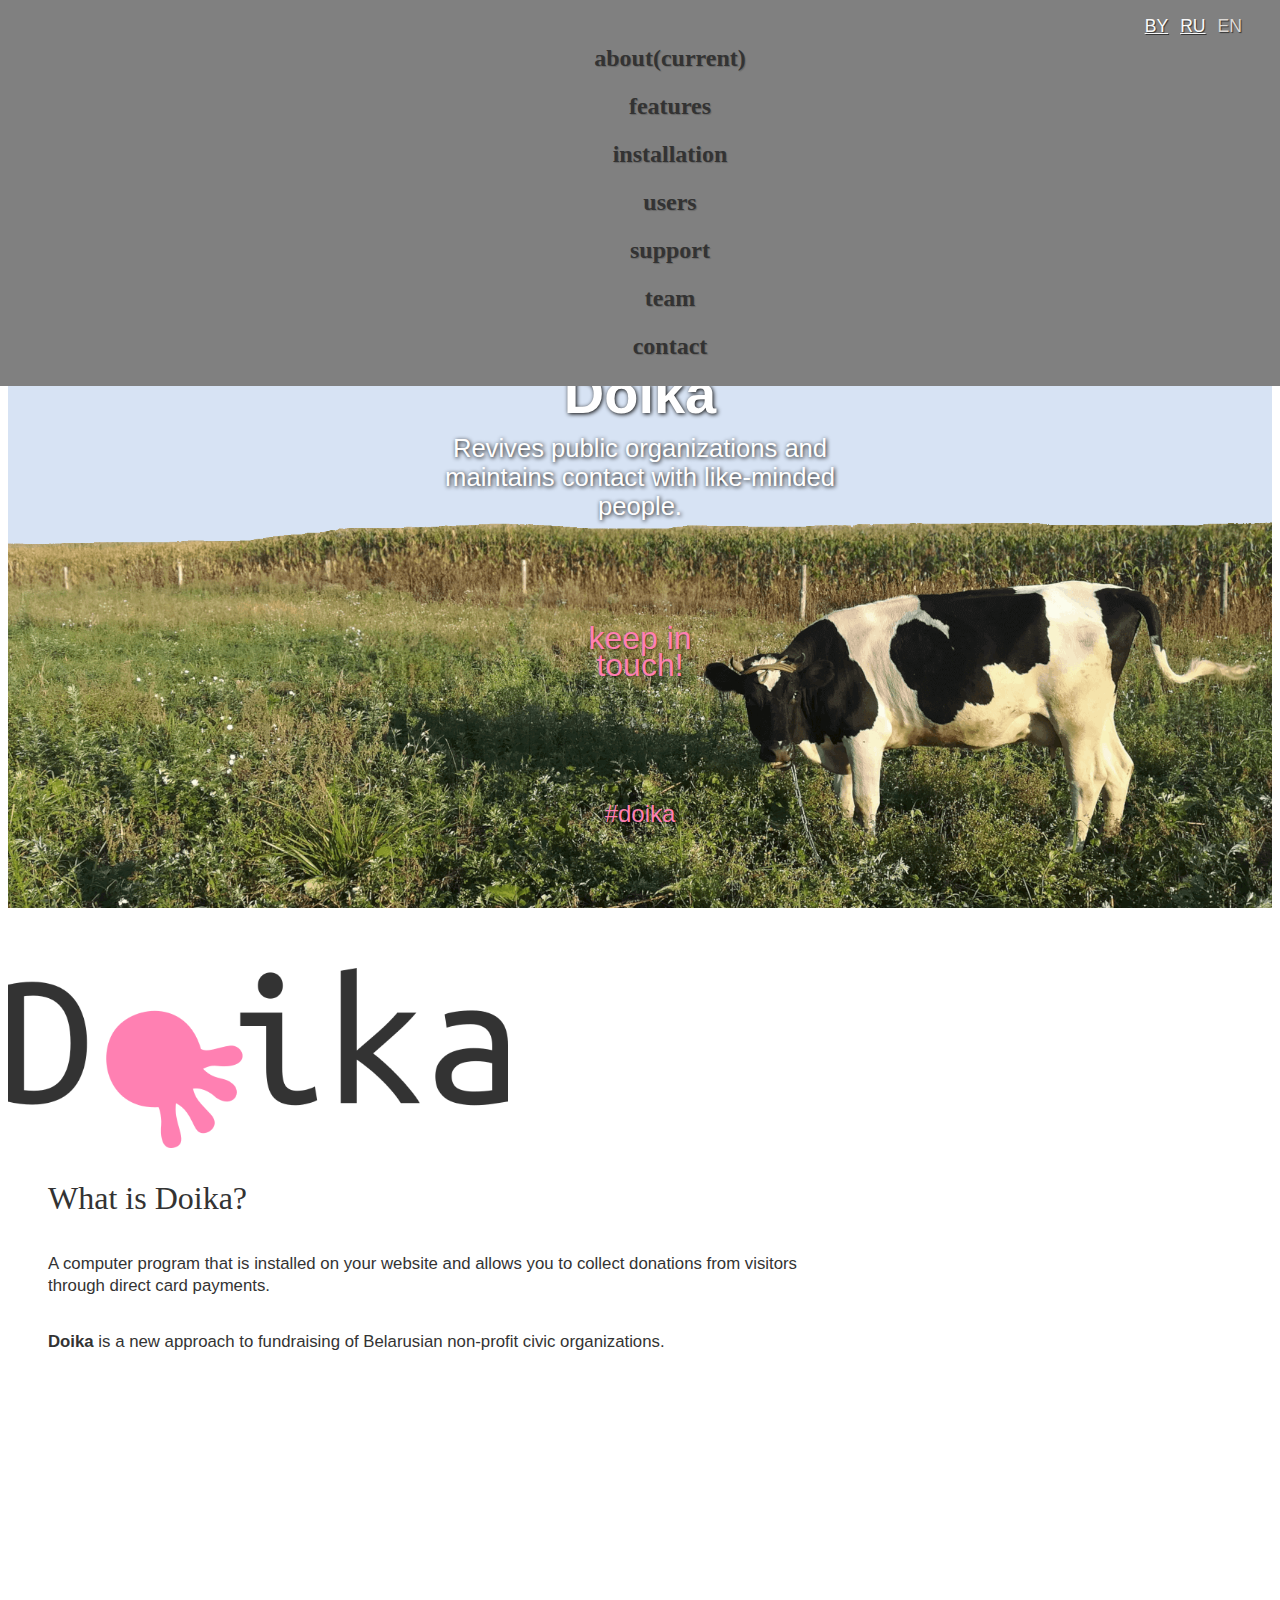
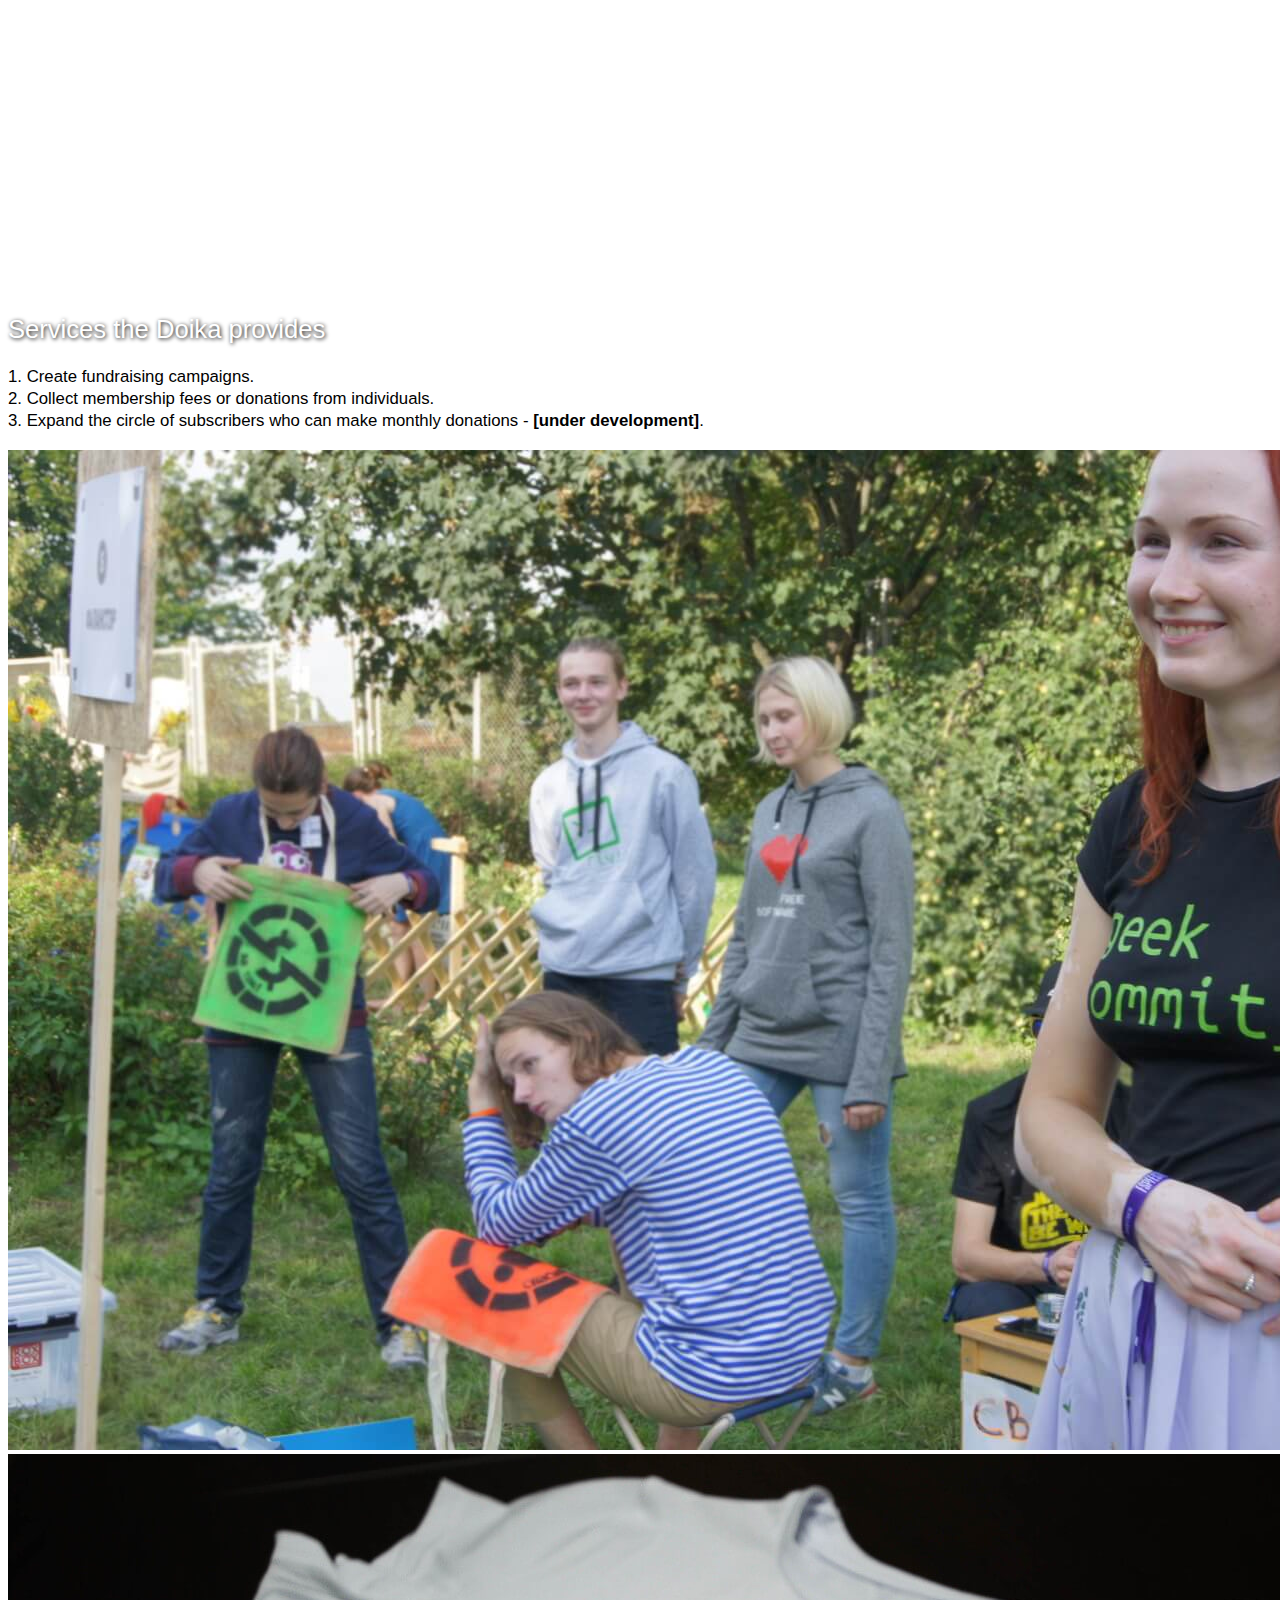
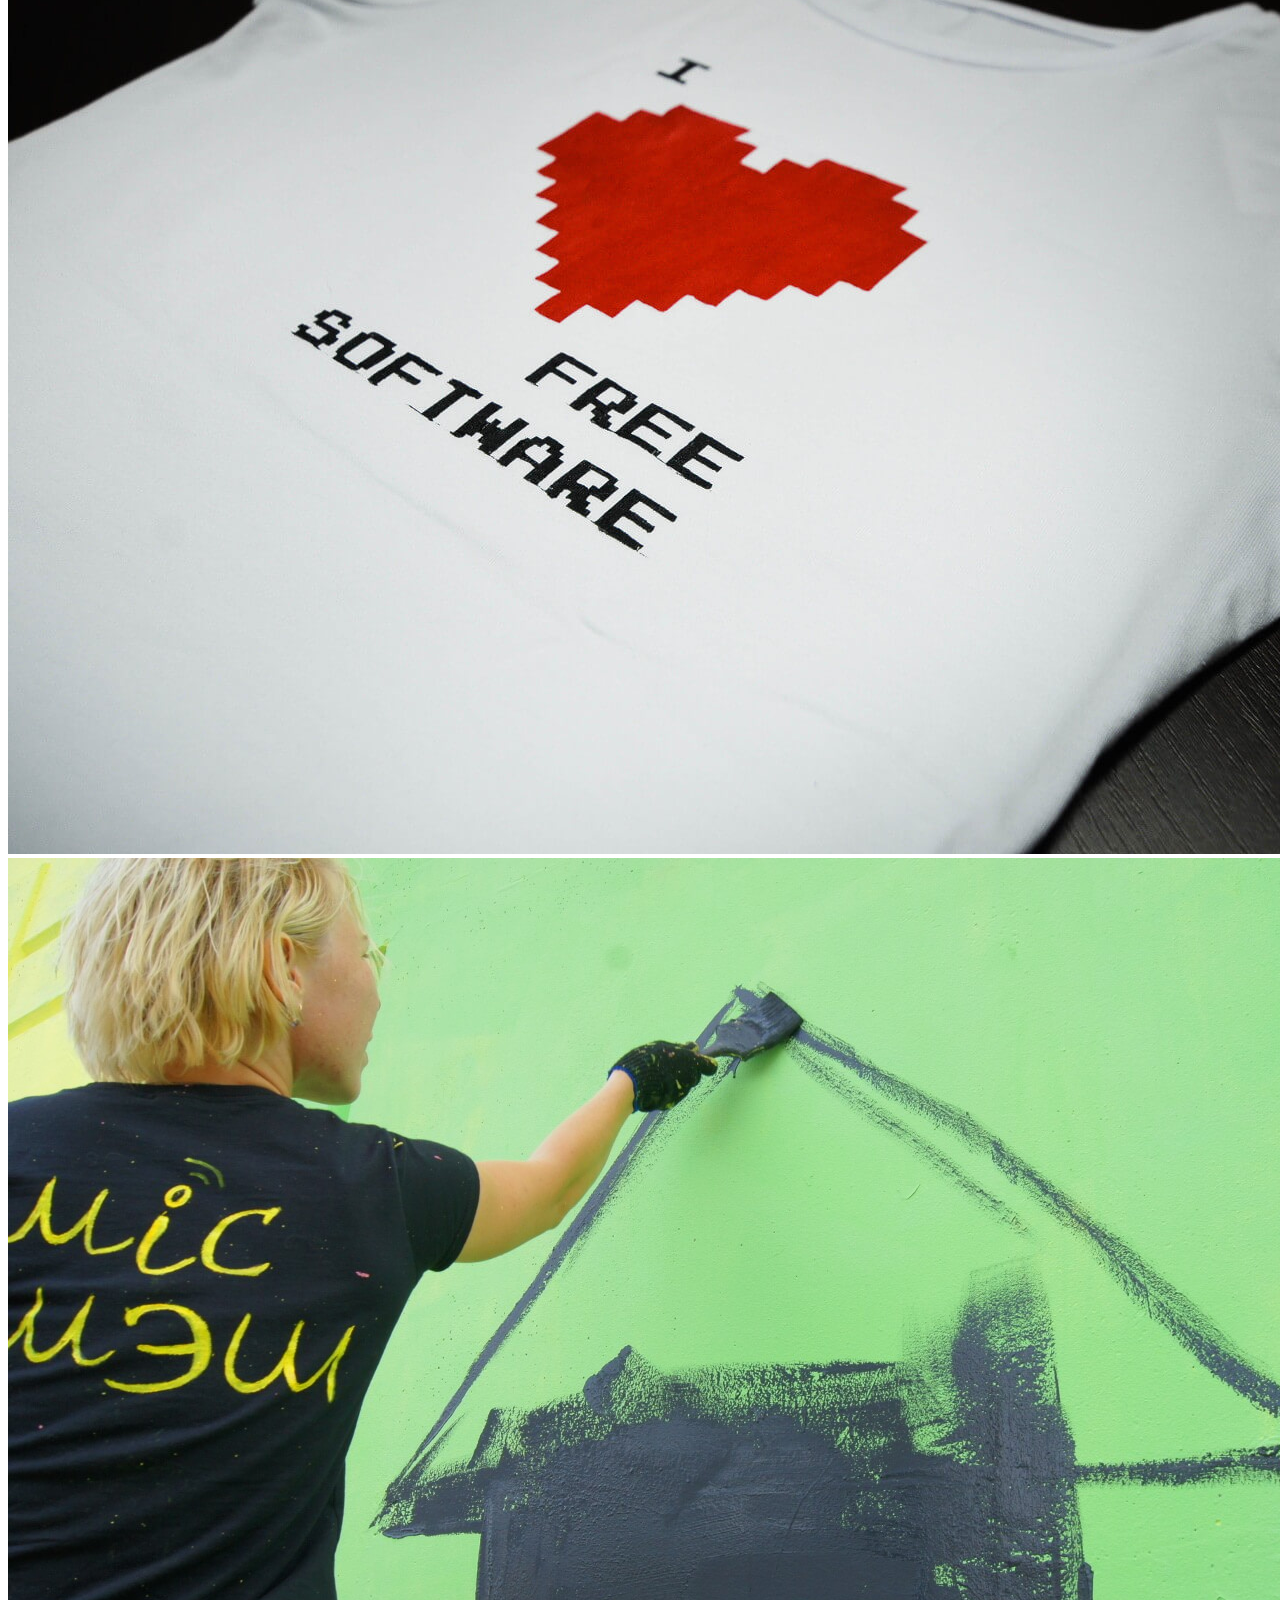
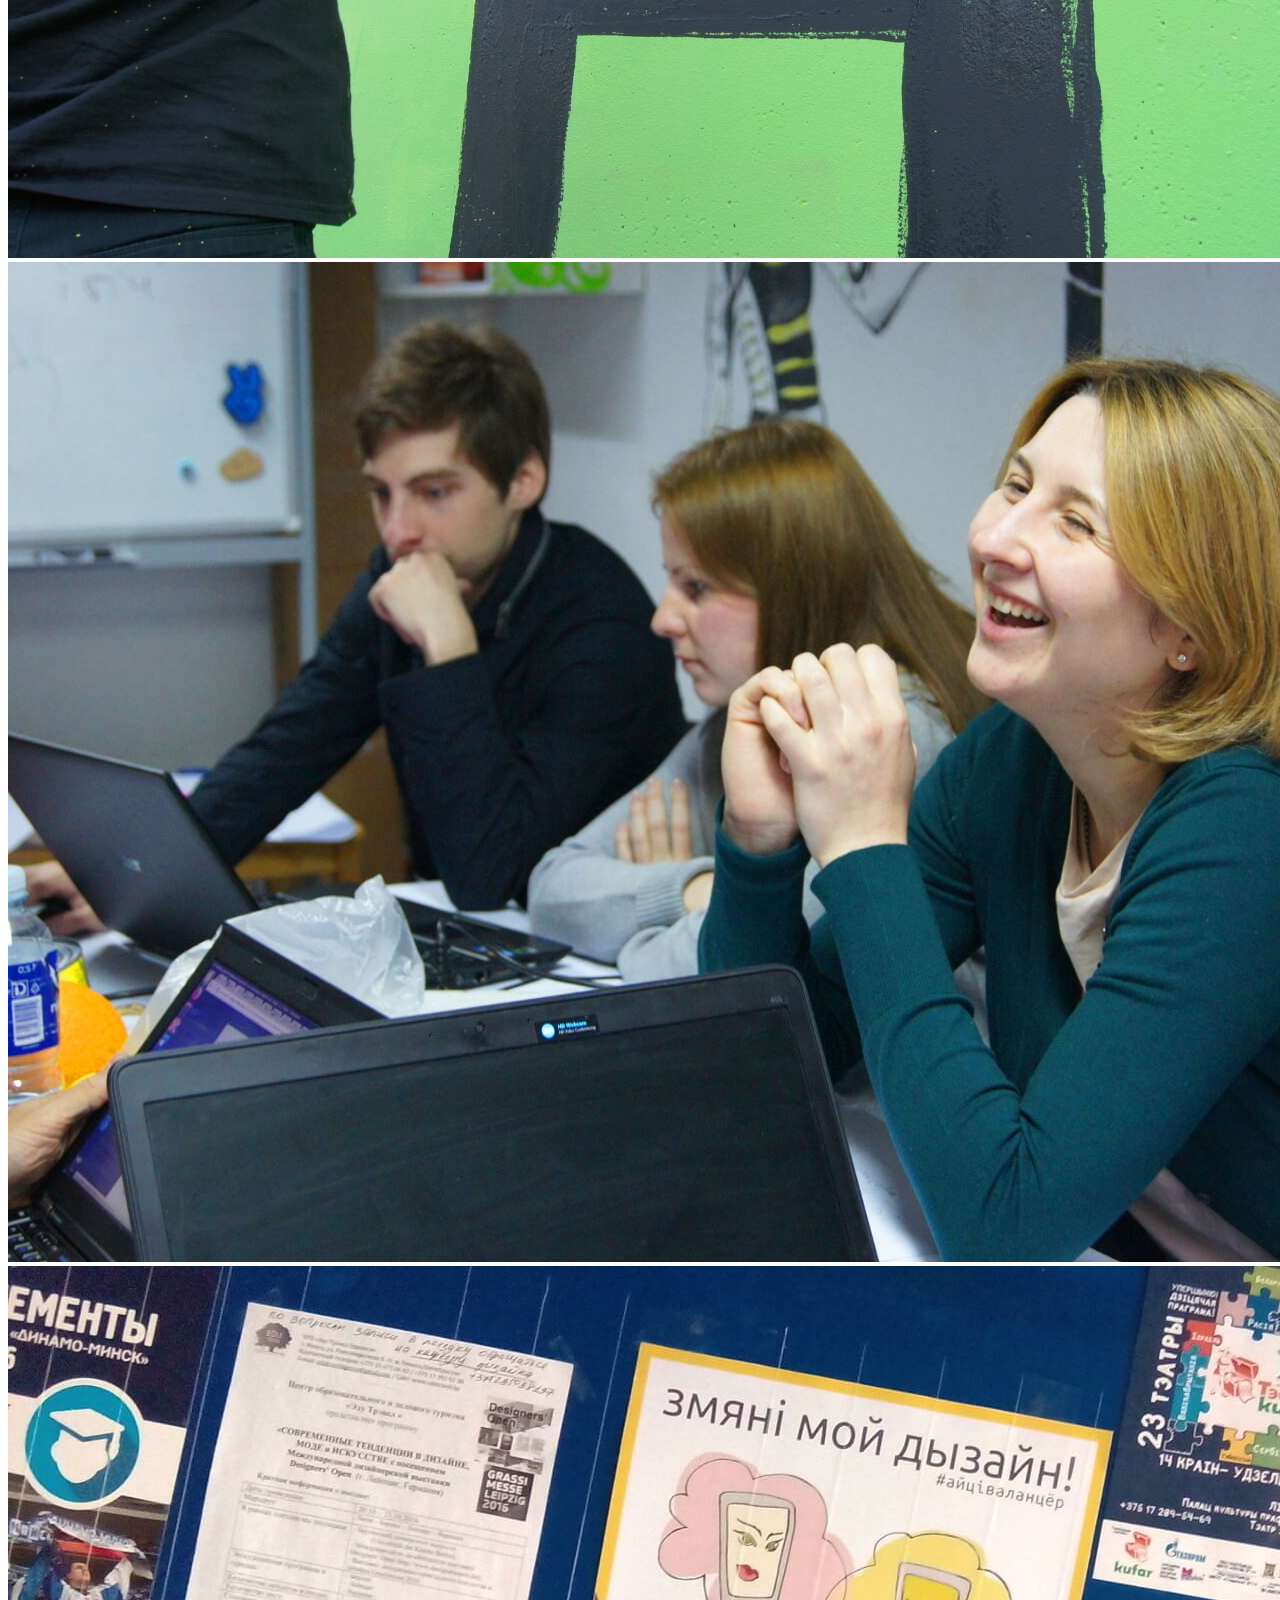
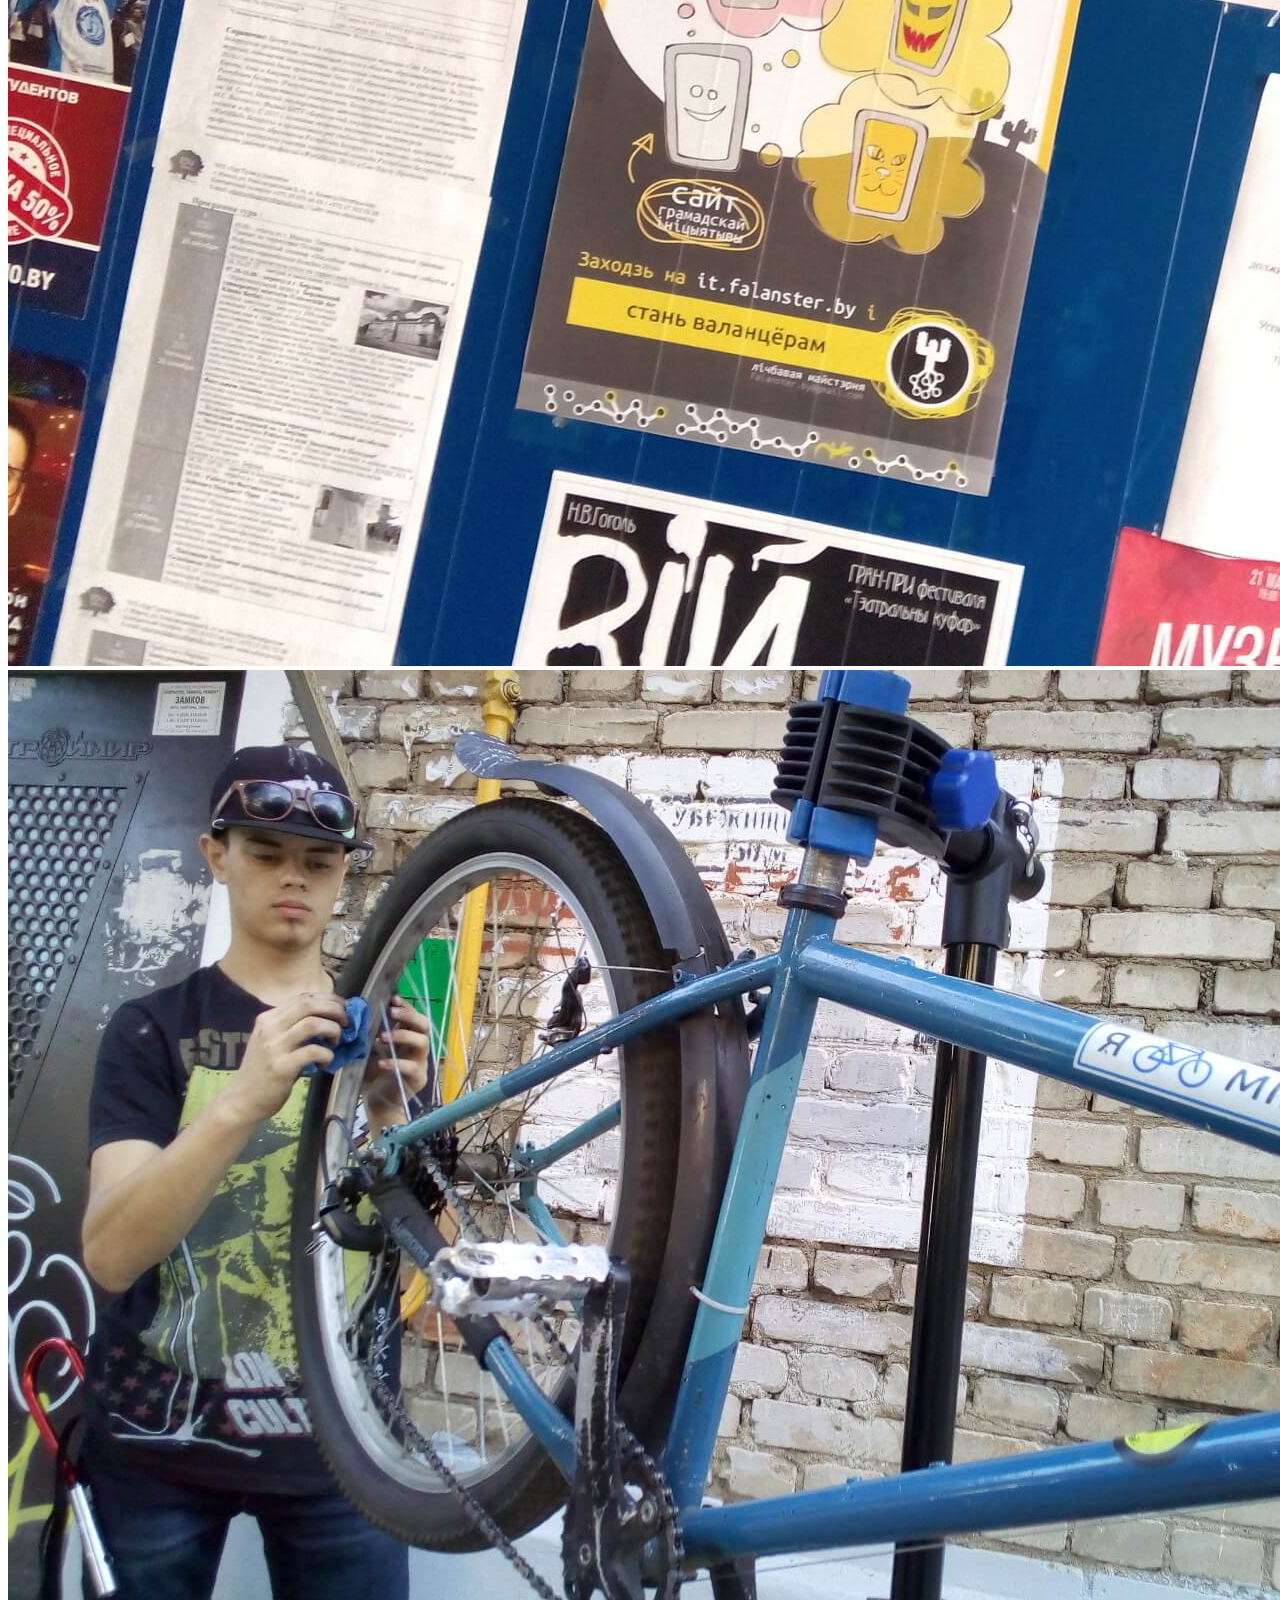
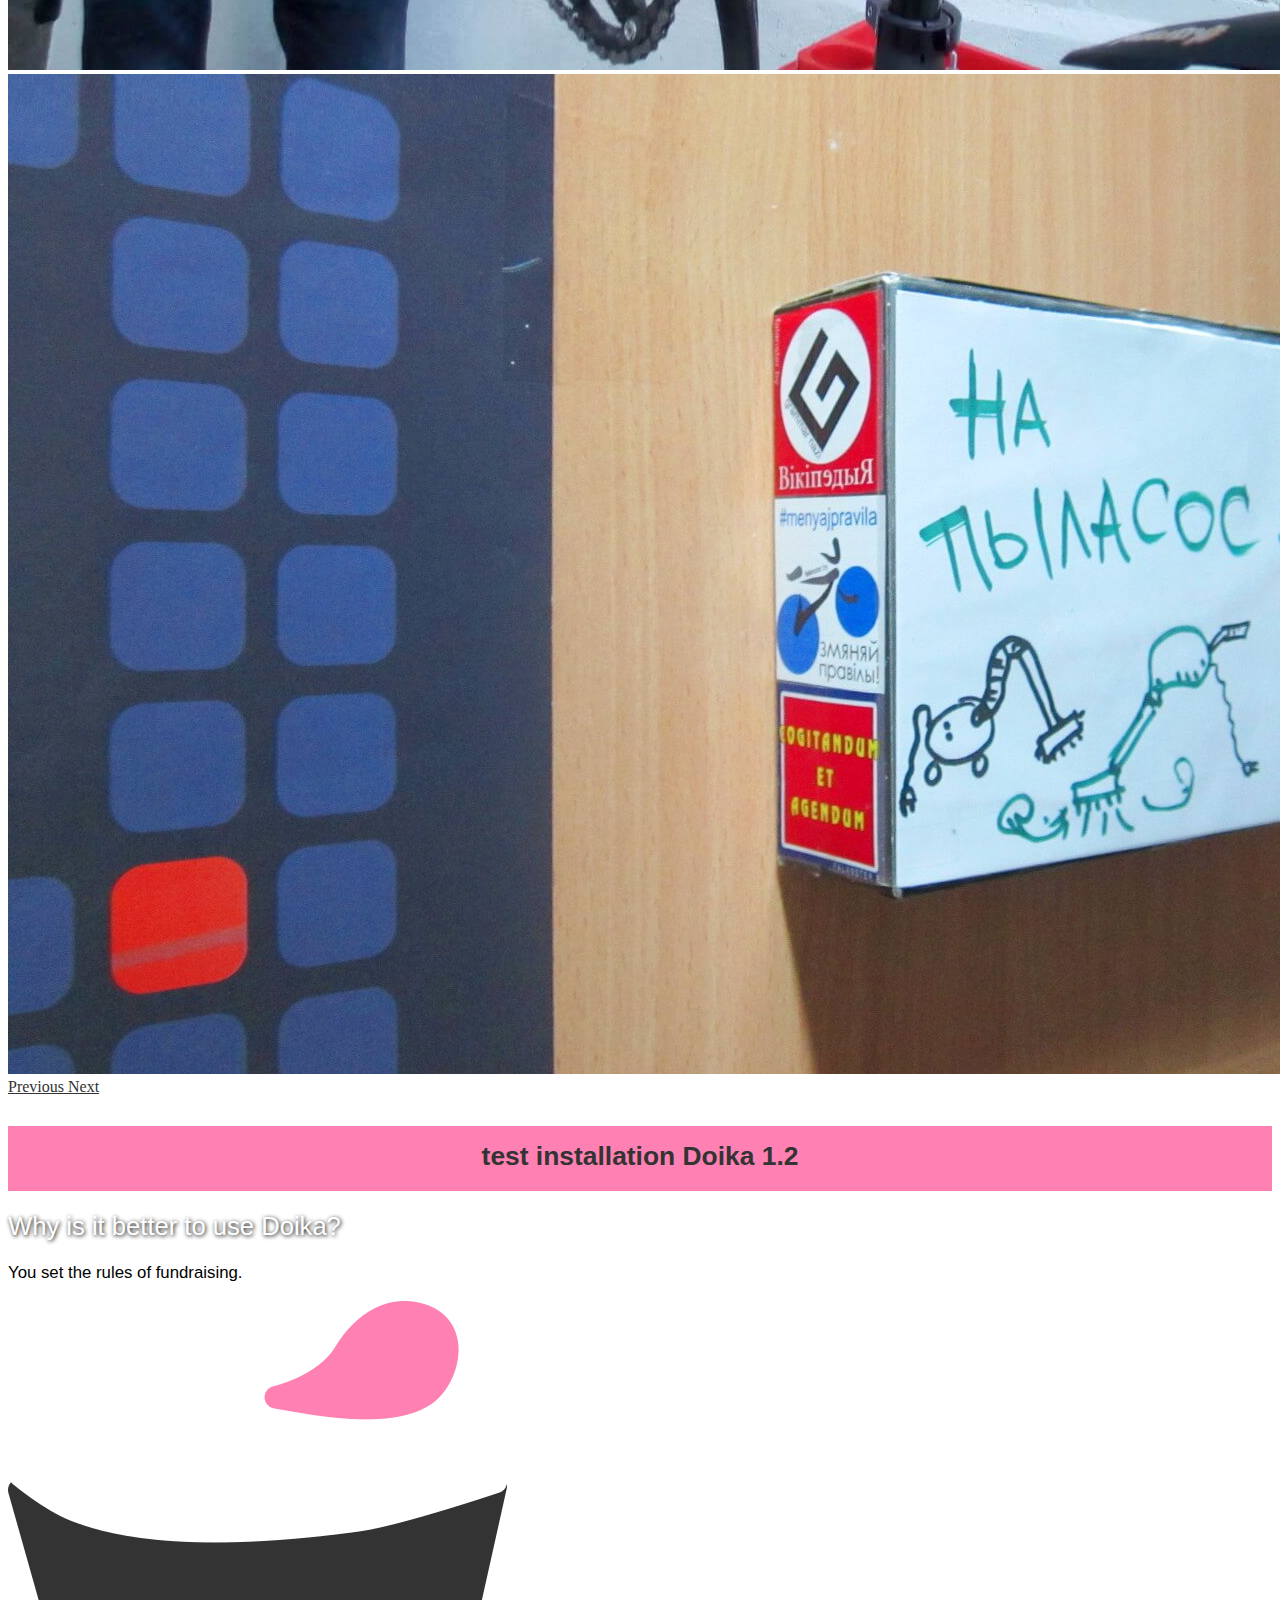
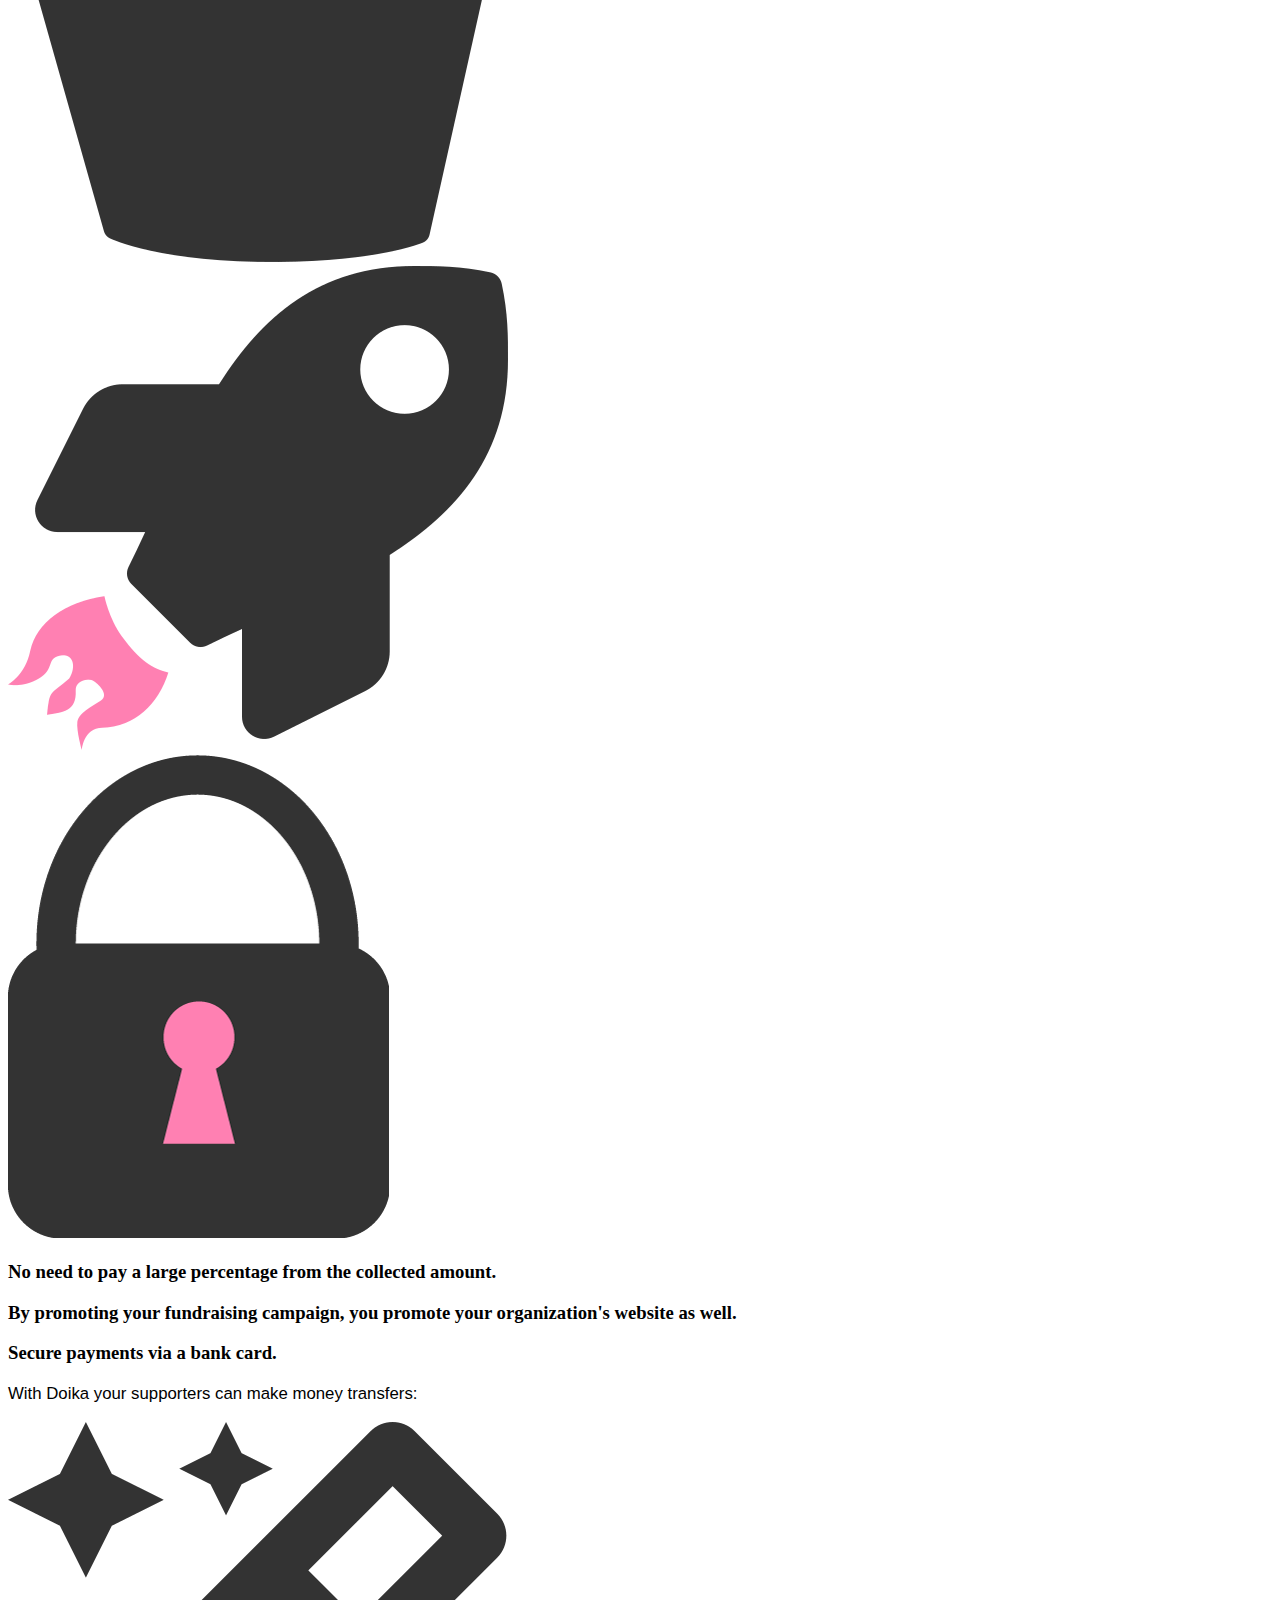
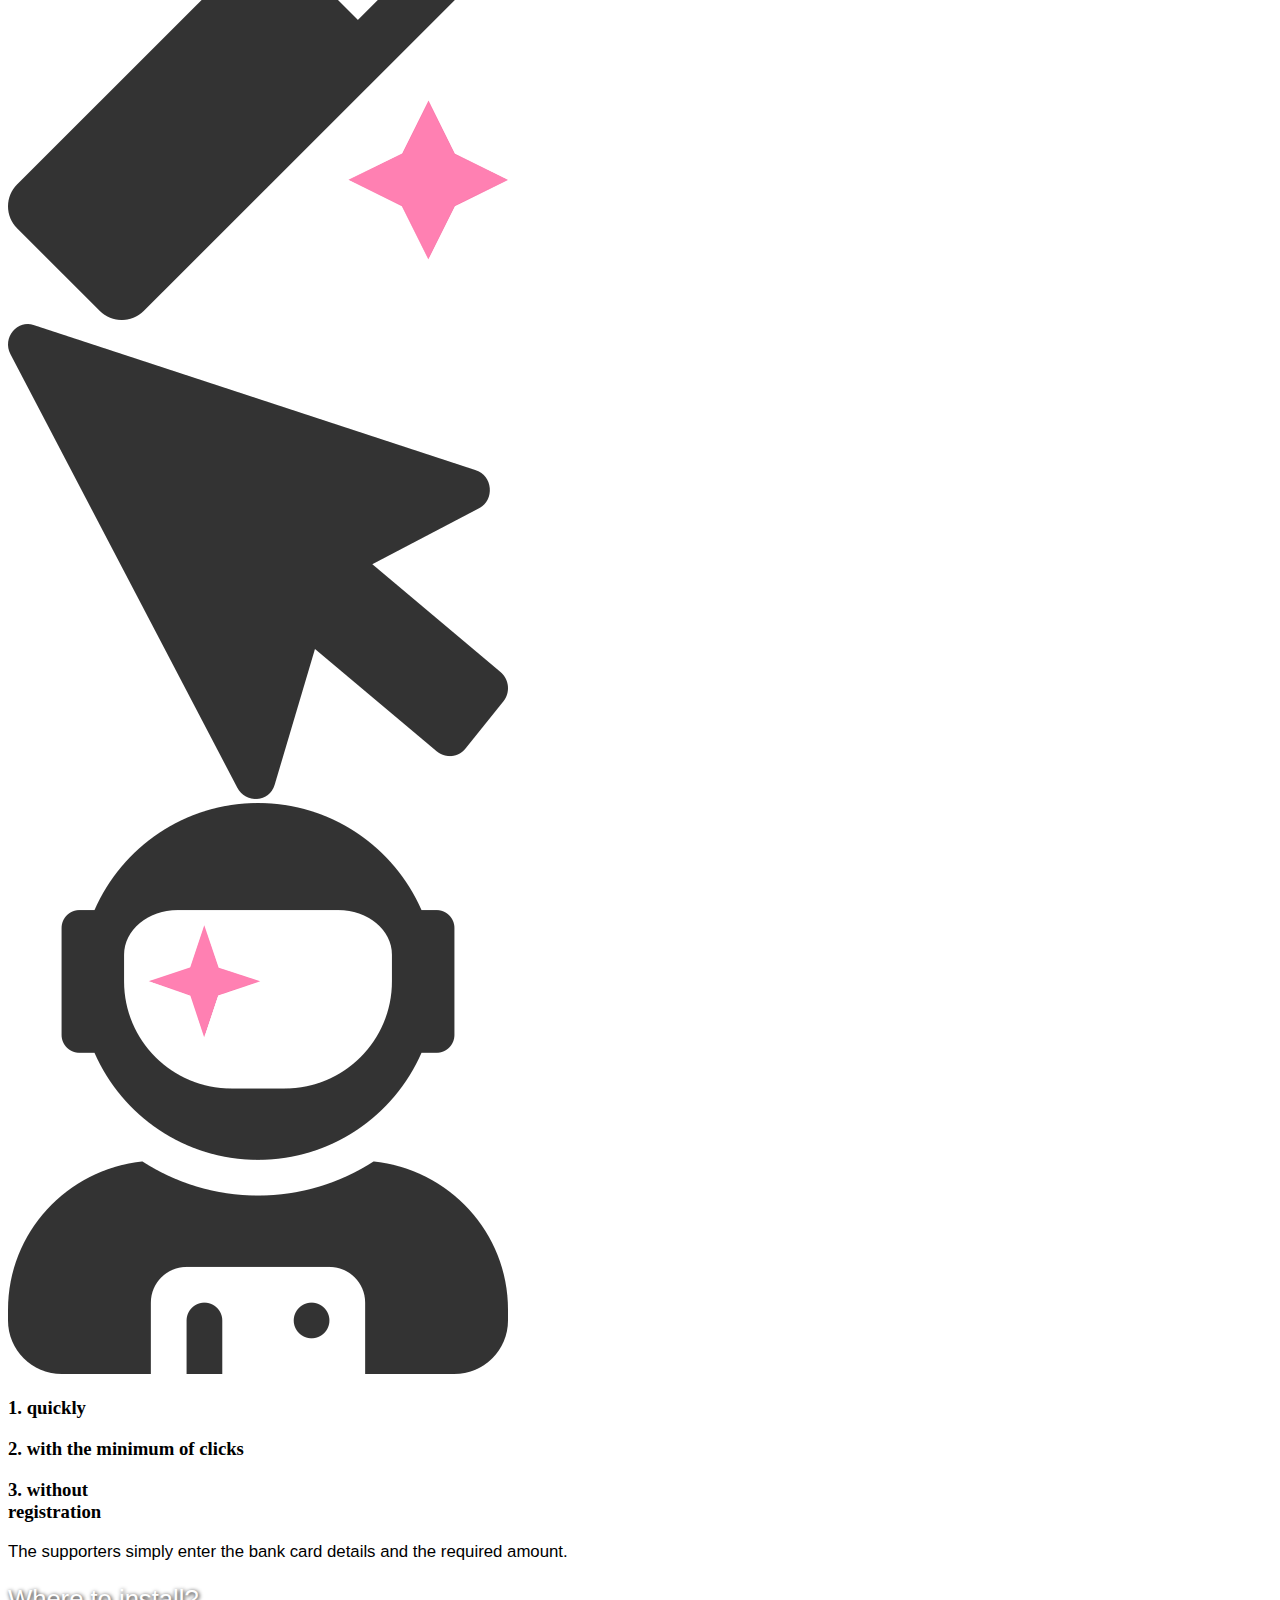
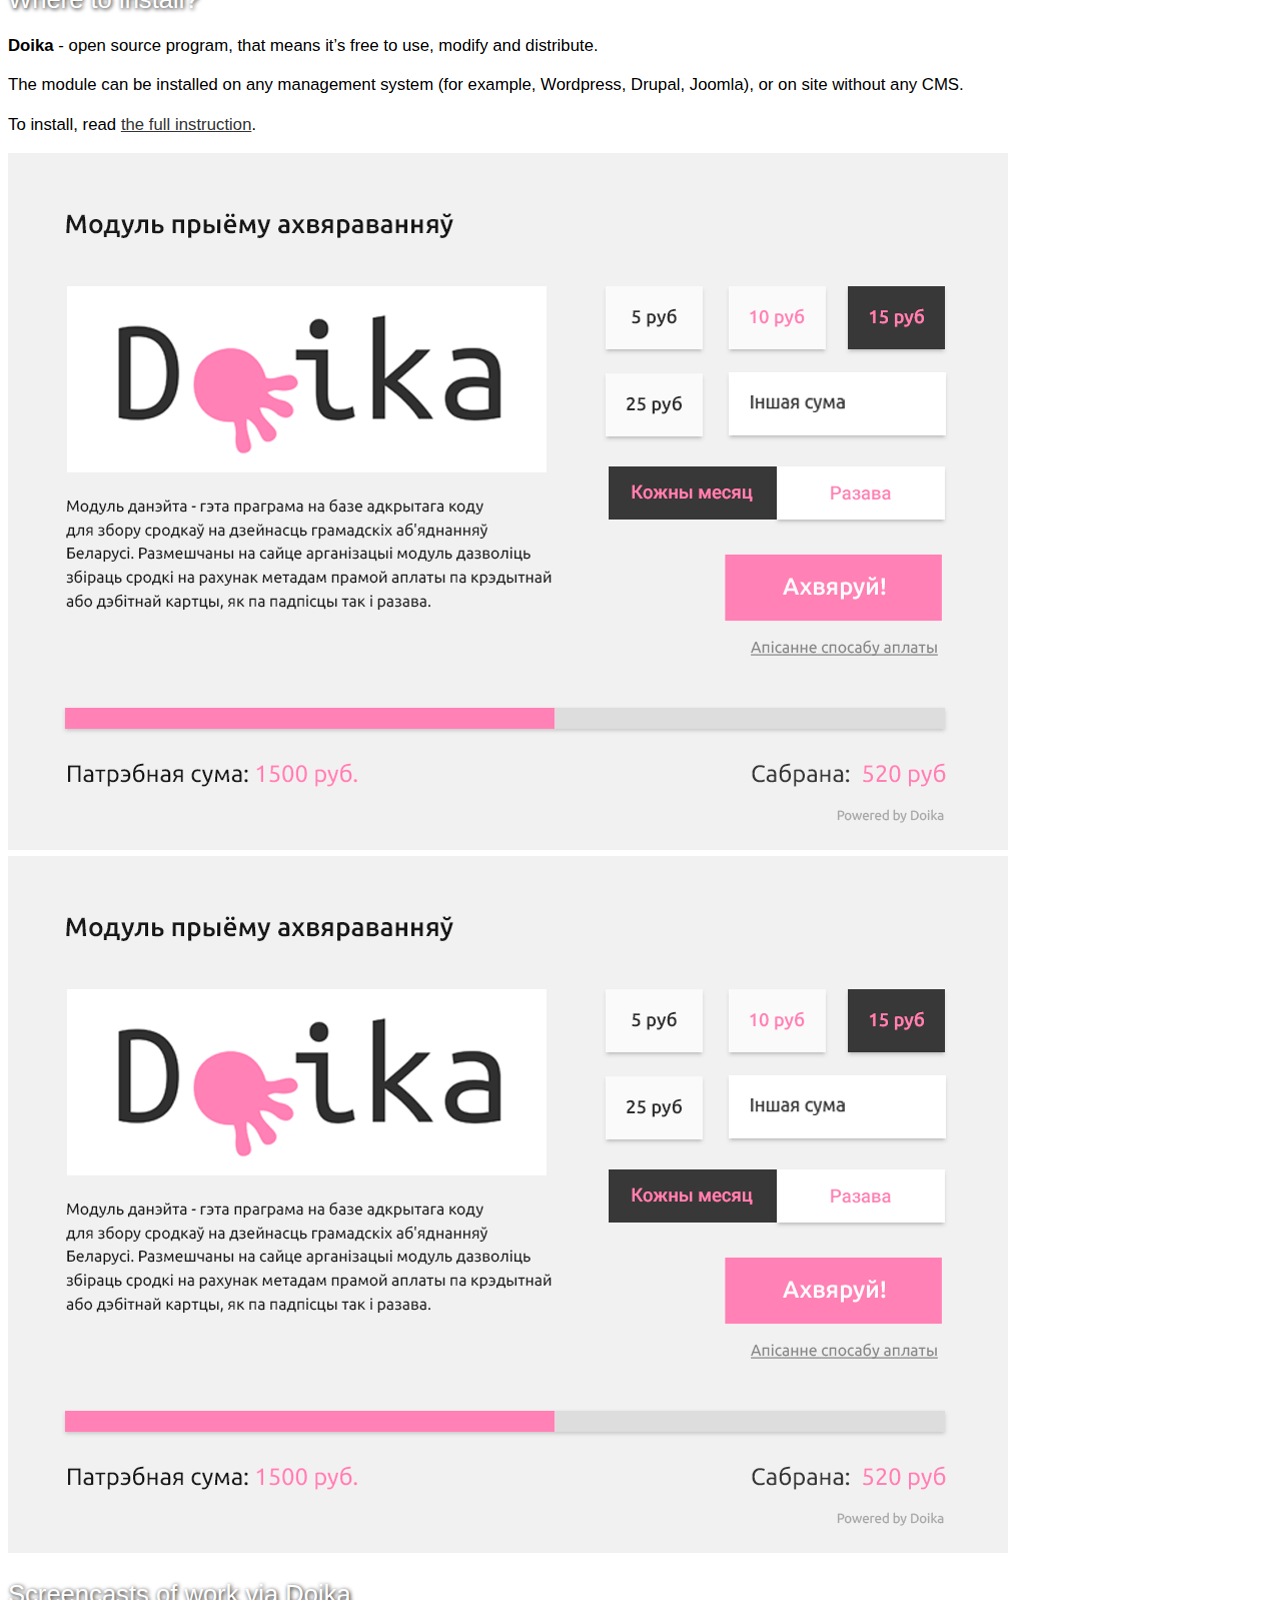
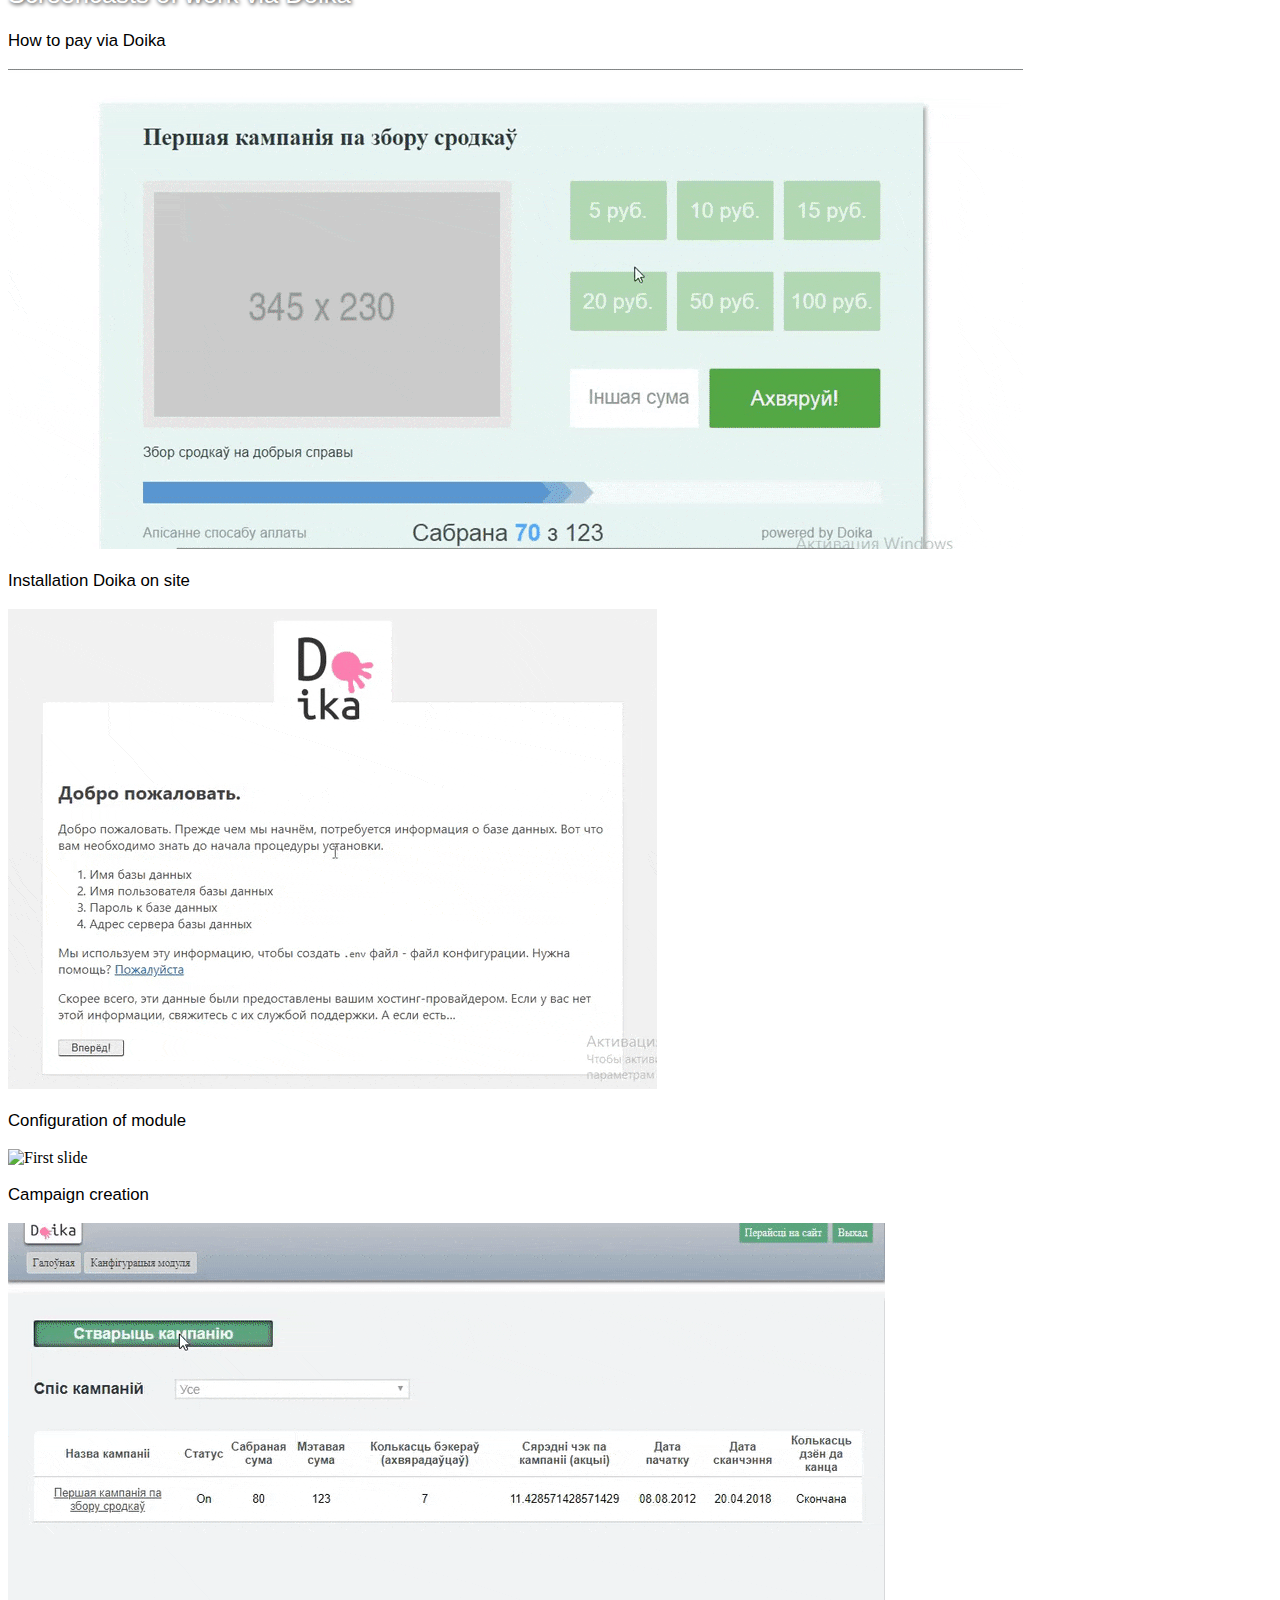
==== commit 91c239ac: "Add files via upload" ====
--- a/index-en.html
+++ b/index-en.html
@@ -95,7 +95,7 @@
                 <p class="article__text"><strong>Doika</strong> is a new approach to fundraising of Belarusian non-profit civic organizations.
                 </p>
               </div>
-              <div class="text-center article__video" style="width: 100%; margin-top: 60px;">
+              <div class="text-center article__video">
                 <iframe width="100%" height="480" src="https://www.youtube.com/embed/IYaf2GmB0q0" frameborder="0" allow="accelerometer; autoplay; encrypted-media; gyroscope; picture-in-picture" allowfullscreen></iframe>
               </div>
             </div>
--- a/css/about-us.css
+++ b/css/about-us.css
@@ -0,0 +1,84 @@
+.about-us {
+  padding: 8vh 0;
+  width: 80%; }
+  @media (min-width: 1024px) {
+    .about-us {
+      width: 800px;
+      padding: 60px 0 40px 0; } }
+
+.about-us__header {
+  min-height: 140px;
+  background-color: rgba(255, 255, 0, 0.7);
+  padding: 0 0.875rem; }
+
+.title__image {
+  justify-content: center;
+  padding-bottom: 20px; }
+  @media (min-width: 1024px) {
+    .title__image {
+      padding: 7px 10px 7px 20px; } }
+  .title__image img {
+    width: 100%;
+    max-width: 250px;
+    height: 100%; }
+
+.title__text {
+  color: #333333;
+  padding: 1.875rem;
+  line-height: 1.2rem;
+  margin: 0;
+  text-align: left; }
+  @media (min-width: 1024px) {
+    .title__text {
+      padding: 0.875rem; } }
+
+.about-us__main.article {
+  margin-top: 50px; }
+
+.article__text-wrapper {
+  display: flex;
+  flex-direction: column; }
+  @media (min-width: 1024px) {
+    .article__text-wrapper {
+      align-items: flex-end; } }
+
+.article__title {
+  font-family: "Ubuntu";
+  font-weight: 500;
+  font-size: 1.58rem;
+  color: #333333;
+  width: 95%;
+  text-shadow: none;
+  margin-bottom: 1.2rem; }
+  @media (min-width: 1024px) {
+    .article__title {
+      font-size: 2rem; } }
+
+.article__text {
+  color: #333333;
+  width: 95%; }
+
+.article__img {
+  align-self: center;
+  margin-top: 15px;
+  display: flex;
+  justify-content: center; }
+  @media (min-width: 1024px) {
+    .article__img {
+      margin-top: 0;
+      justify-content: flex-start; } }
+  .article__img img {
+    width: 95%;
+    height: 100%;
+    max-width: 500px; }
+
+  .article__video_block {
+    width: 100%;
+    margin-top: 60px;
+  }
+
+.img-right {
+  justify-content: center; }
+  @media (min-width: 1024px) {
+    .img-right {
+      justify-content: flex-end; } }
--- a/css/footer.css
+++ b/css/footer.css
@@ -1,68 +1,45 @@
-.footer {
-  background-color: #cccccc; }
-  .footer .container {
-    max-width: 1000px;
-    background-image: url("../img/footer.png");
-    background-repeat: no-repeat;
-    background-size: auto 60px;
-    background-position: bottom 15px center; }
-    @media (min-width: 1024px) {
-      .footer .container {
-        background-size: 100% auto; } }
-
-.contacts {
-  padding-top: 20px; }
-  .contacts dt, .contacts dd {
-    display: inline;
-    font-size: 1.1rem;
-    color: #333333;
-    font-family: 'PT Sans', sans-serif;
-    padding: 0 5px;
-    white-space: nowrap; }
-  .contacts dt {
-    font-weight: 400; }
-
-.socials li {
-  display: inline-block;
-  font-size: 1.3rem;
-  margin: 0 5px; }
-
-.copyright__icons a {
-  text-decoration: none;
-  font-size: 0.5rem; }
-  .copyright__icons a i {
-    font-size: 1.5rem; }
-
-.copyright {
-  min-height: 25px; }
-  @media (min-width: 1024px) {
-    .copyright {
-      min-height: 35px; } }
-  .copyright a {
-    vertical-align: top;
-    padding: 0 5px; }
-
-.thanks {
-  min-height: 240px;
-  color: #fff;  }
-  @media (min-width: 1024px) {
-    .thanks{
-      min-height: 290px;  }
-    .thanks p {
-      line-height: 1.4rem; }}
-
-.thanks h2{
-  text-shadow: none;
-  margin-bottom: 20px; }
-
-.thanks img{
-  max-width: 100px;
-  max-height: 100px;  }
-
-.thanks p {
-  margin:0 auto;
-  max-width: 500px;
-  line-height: 1.8rem;  }
-
-.thanks a {
-  color: #fff;  }
+.footer {
+  background-color: #cccccc; }
+  .footer .container {
+    max-width: 1000px;
+    background-image: url("../img/footer.png");
+    background-repeat: no-repeat;
+    background-size: auto 60px;
+    background-position: bottom 15px center; }
+    @media (min-width: 1024px) {
+      .footer .container {
+        background-size: 100% auto; } }
+
+.contacts {
+  padding-top: 20px; }
+  .contacts dt, .contacts dd {
+    display: inline;
+    font-size: 1.1rem;
+    color: #333333;
+    font-family: 'PT Sans', sans-serif;
+    padding: 0 5px;
+    white-space: nowrap; }
+  .contacts dt {
+    font-weight: 400; }
+
+.socials li {
+  display: inline-block;
+  font-size: 1.3rem;
+  margin: 0 5px; }
+
+.copyright__icons a {
+  text-decoration: none;
+  font-size: 0.5rem; }
+  .copyright__icons a i {
+    font-size: 1.5rem; }
+
+.copyright {
+  min-height: 25px;
+  margin-bottom: 80px;}
+  @media (min-width: 1024px) {
+    .copyright {
+      min-height: 35px;
+      margin-bottom: 120px;} }
+  .copyright a {
+    vertical-align: top;
+    padding: 0 5px; }
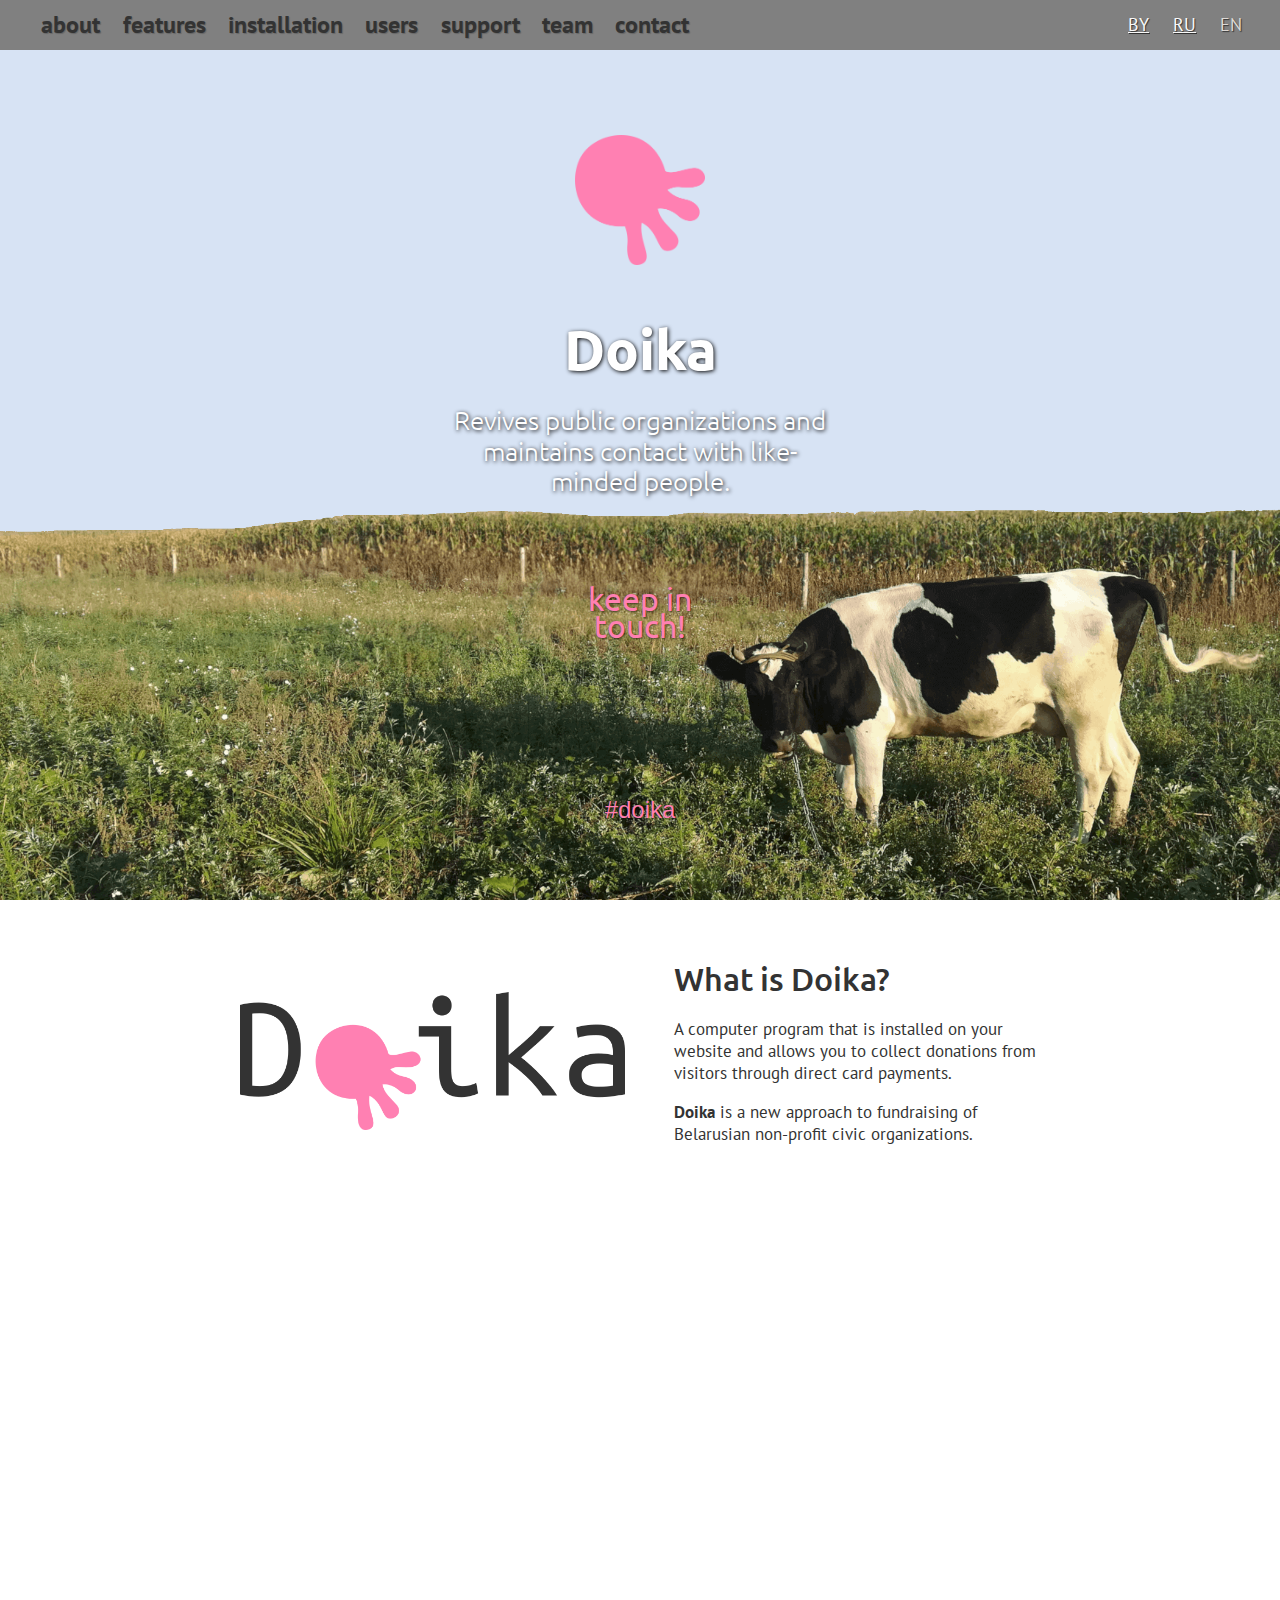
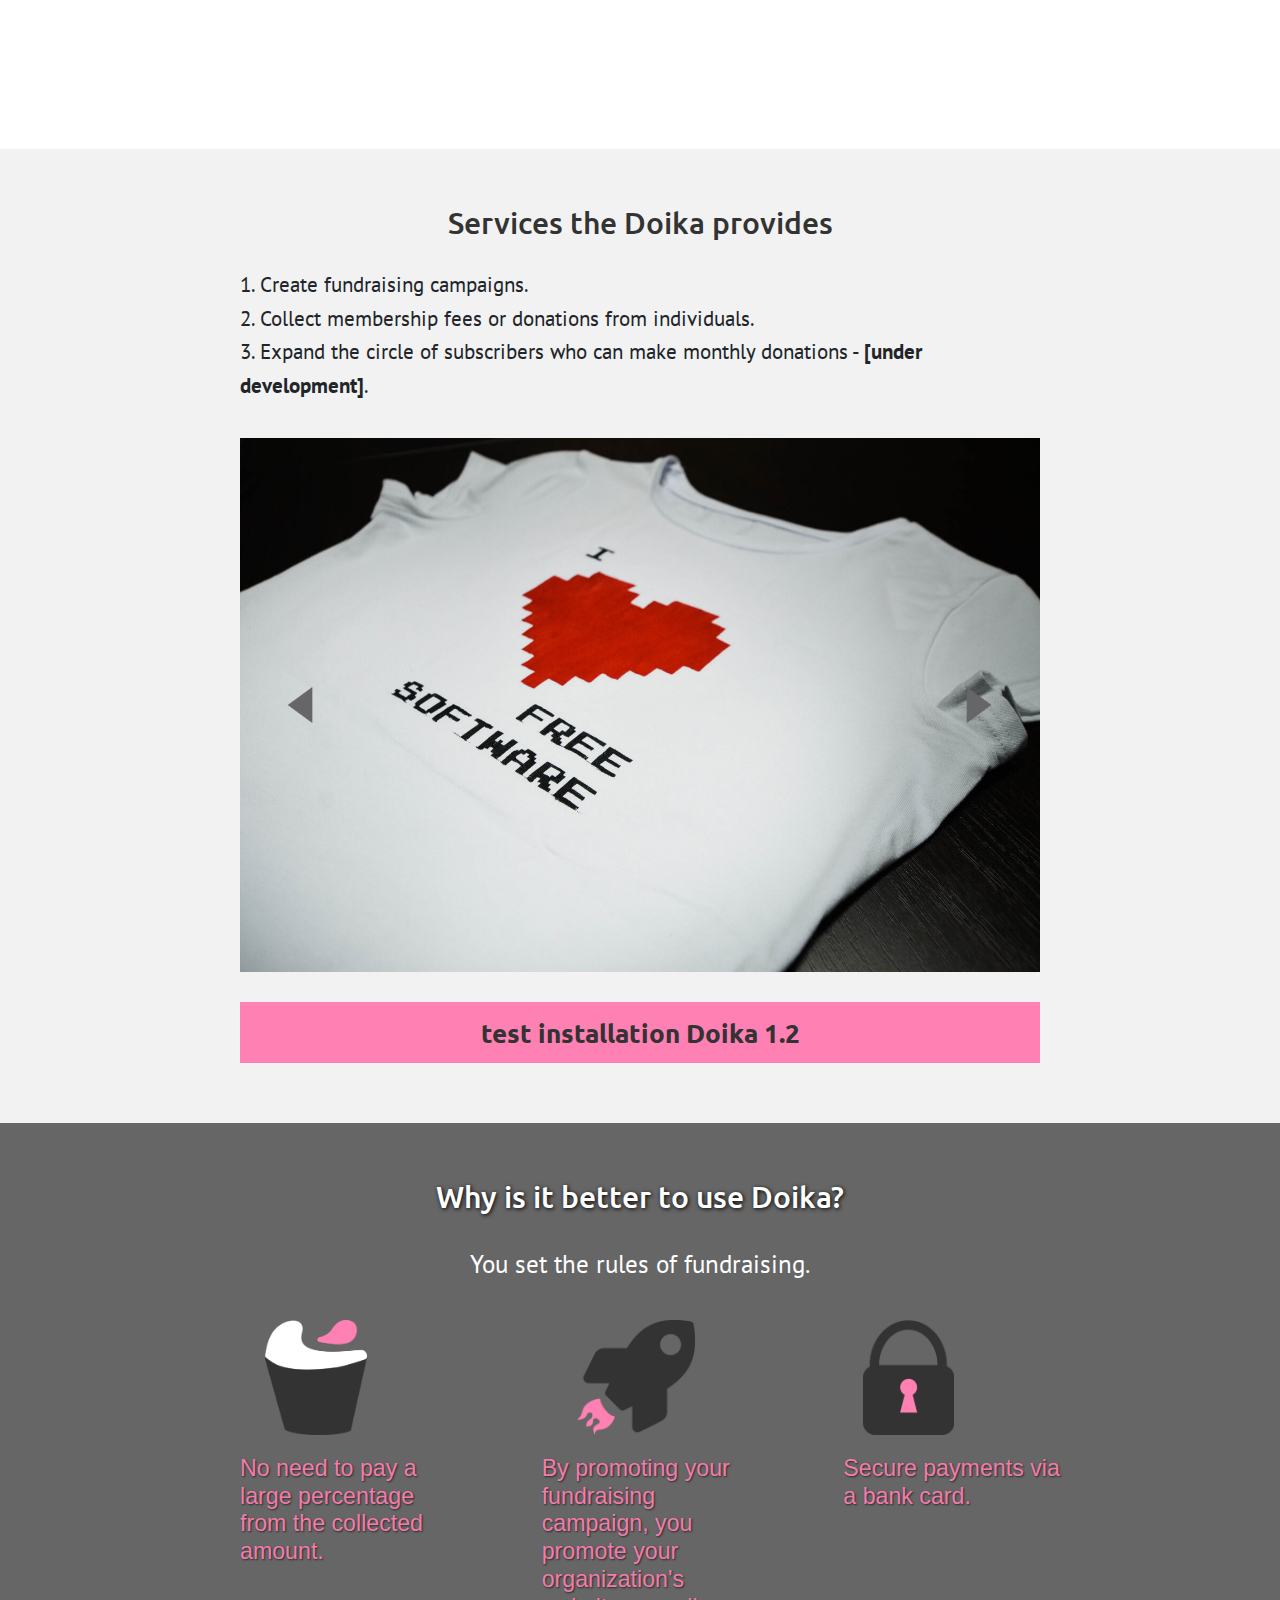
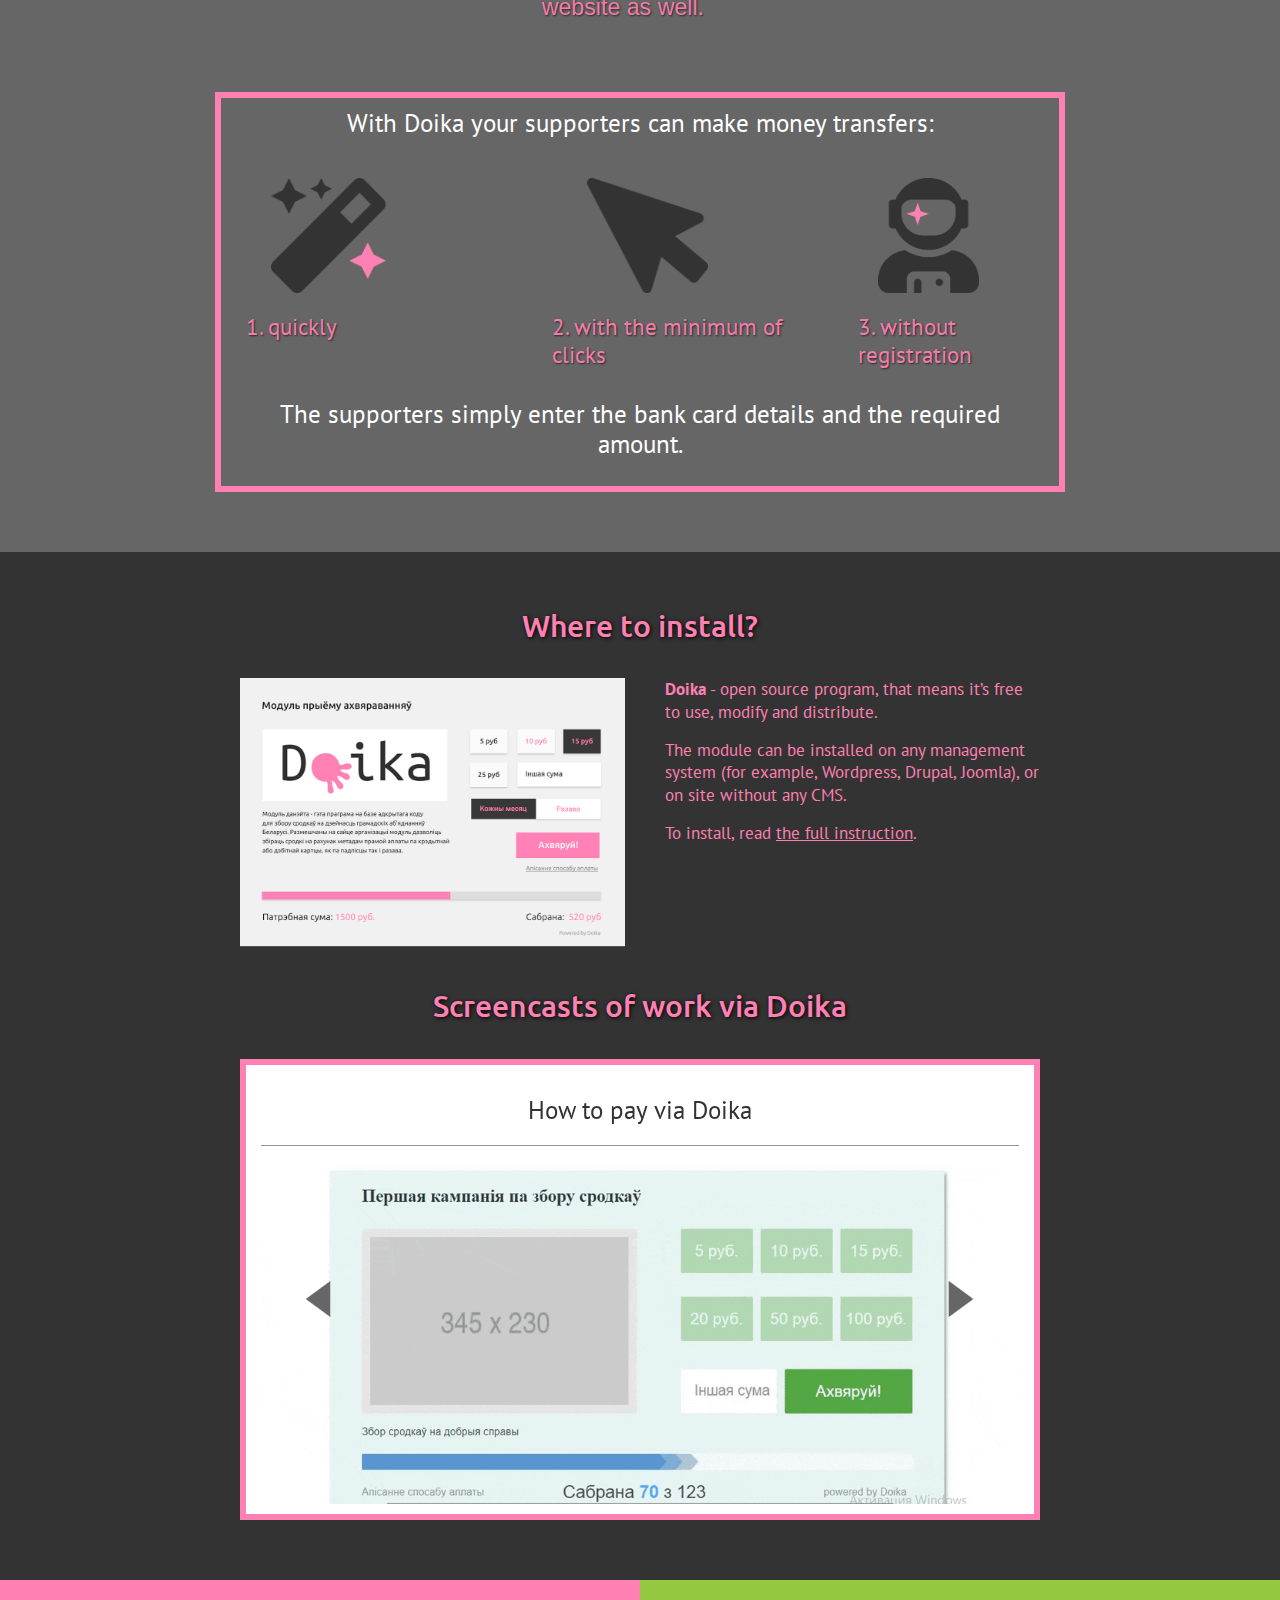
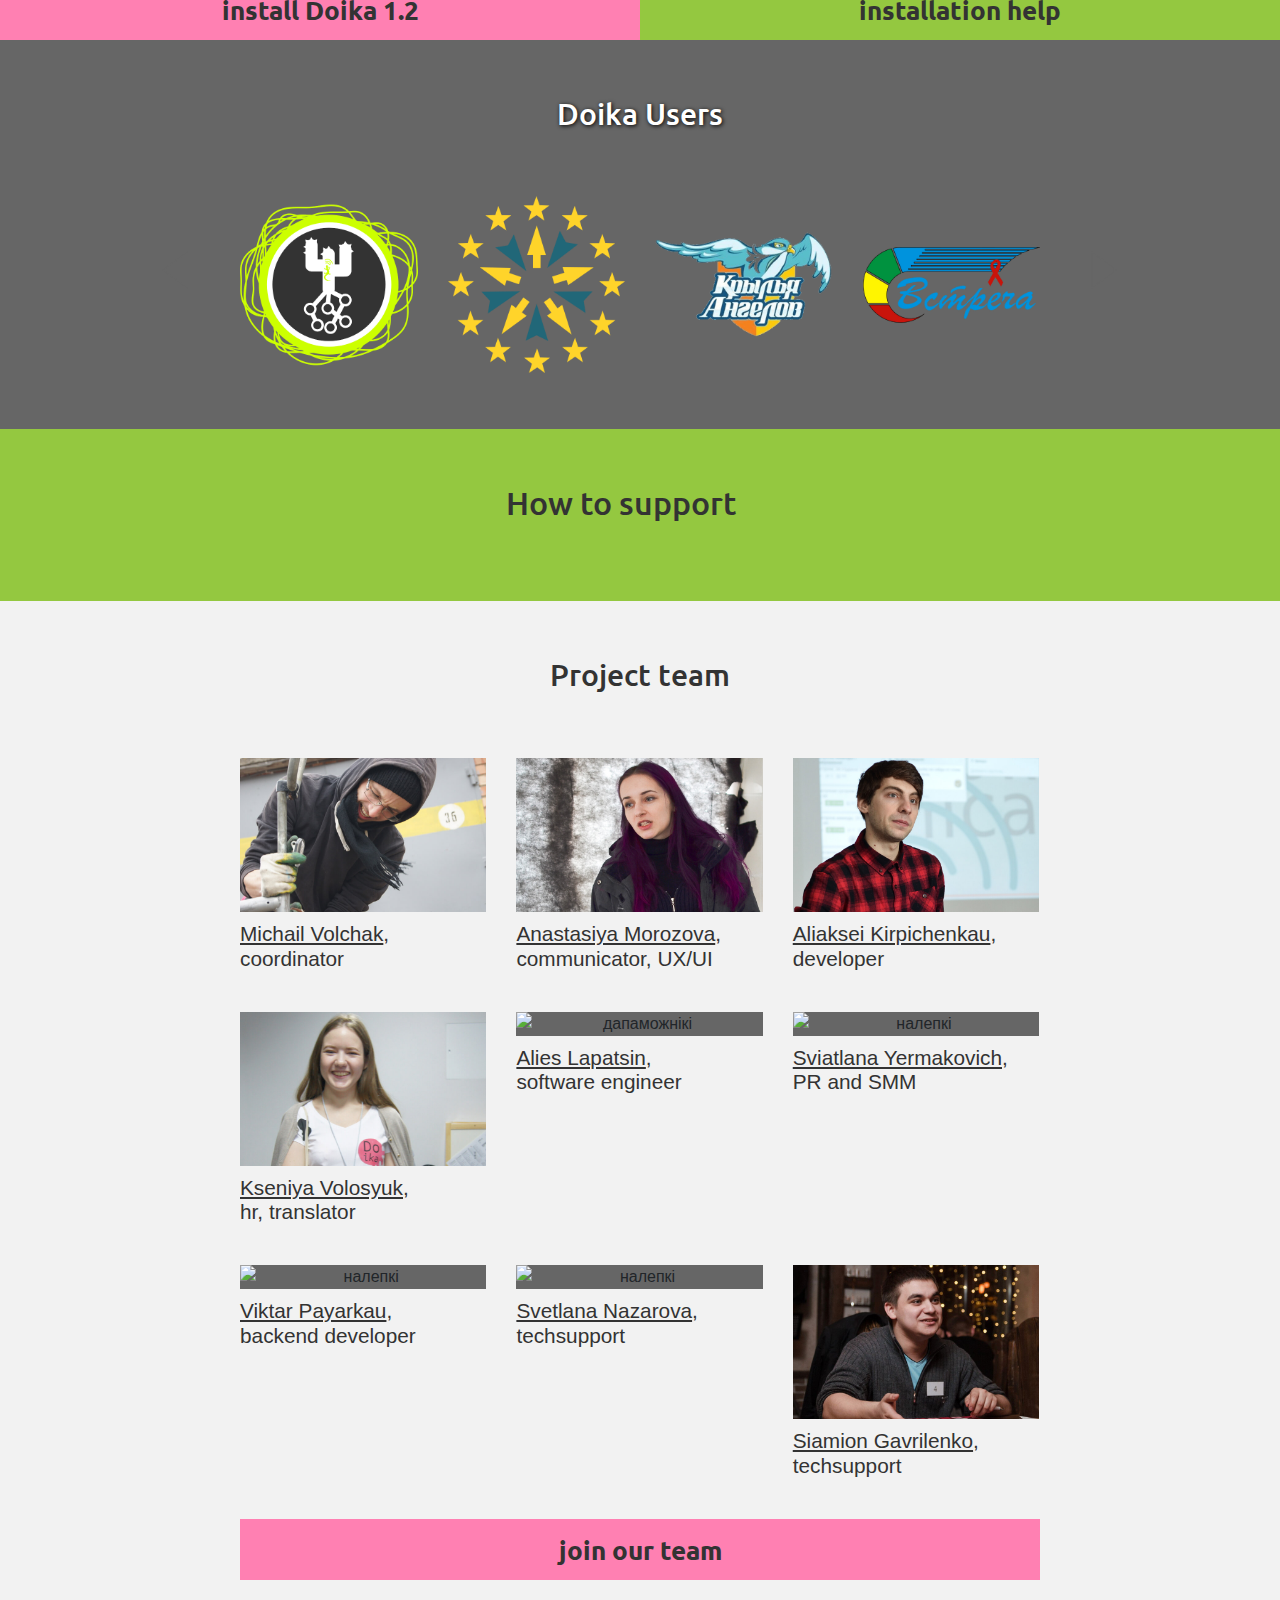
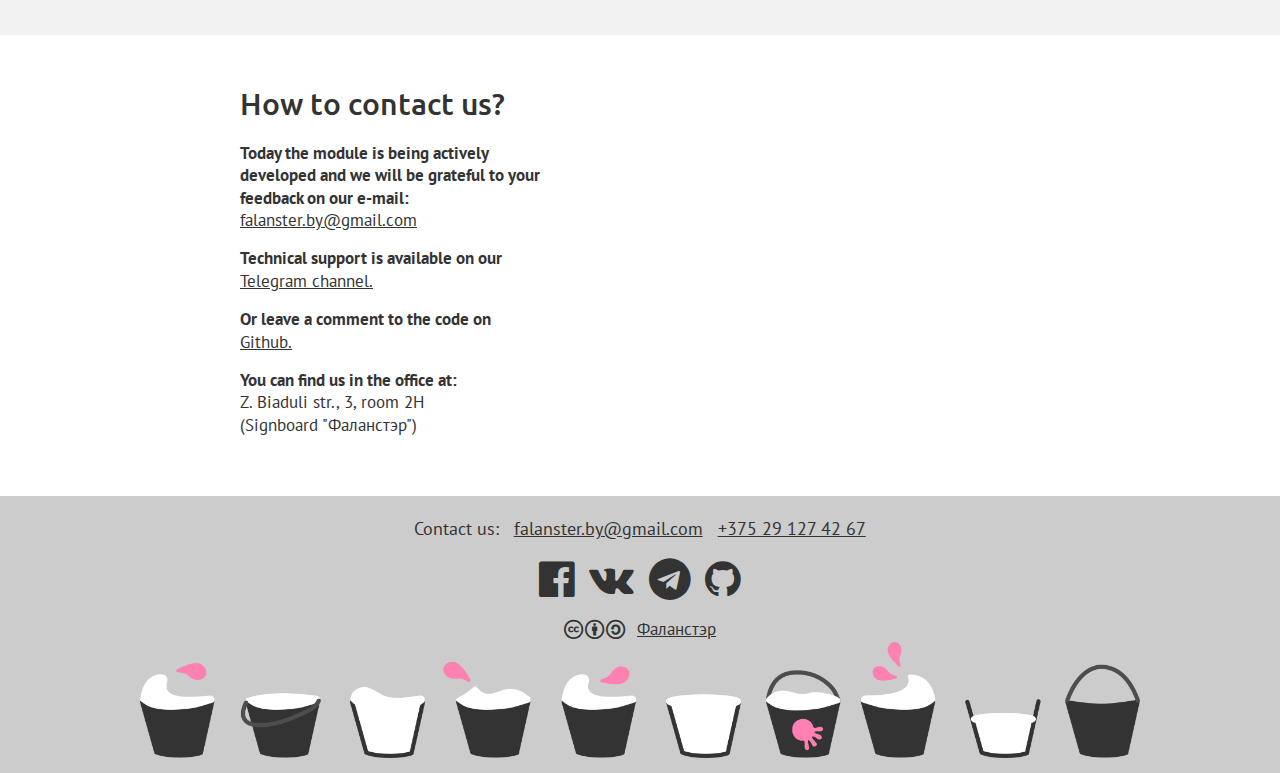
==== commit c96de020: "Merge pull request #34 from andrei-roh/735-update-components" ====
--- a/index-en.html
+++ b/index-en.html
@@ -86,7 +86,7 @@
           <article class="article">
             <div class="row flex-column-reverse flex-lg-row">
               <div class="col-lg-6 article__img d-flex">
-                <img src="img/doika_2_2_trans.png" alt="Doika Logo" >
+                <img src="img/doika_2_2_trans.png" alt="Doika Logo"  style="width: 100%">
               </div>
               <div class="col-lg-6 article__text-wrapper">
                 <h3 class="article__title">What is Doika?</h3>
--- a/css/general.css
+++ b/css/general.css
@@ -1,125 +1,131 @@
-a {
-  text-decoration: underline;
-  color: #333333; }
-  a:hover {
-    color: #333333; }
-
-h1, h2 {
-  color: #fff;
-  font-family: 'Ubuntu', sans-serif;
-  text-shadow: 1px 1px 4px rgba(0,0,0,1); }
-
-h1 {
-  font-size: 2.5rem;
-  font-weight: 700; }
-  @media (min-width: 1024px) {
-    h1 {
-      font-size: 3.5rem; } }
-
-h2 {
-  font-size: 1.25rem;
-  font-weight: 500; }
-  @media (min-width: 1024px) {
-    h2 {
-      font-size: 1.6rem; } }
-
-p {
-  font-family: "PT Sans", sans-serif;
-  font-weight: 400;
-  font-size: 0.92rem;
-  line-height: 1.4rem; }
-  @media (min-width: 1024px) {
-    p {
-      font-size: 1.05rem; } }
-
-ul {
-  padding-left: 0;
-  list-style: none; }
-
-a.button {
-  display: block;
-  background-color: #ff80b2;
-  width: 100%;
-  height: 65px;
-  margin-top: 30px;
-  margin-bottom: 0;
-  font-size: 1.58rem;
-  text-align: center;
-  font-weight: 700;
-  color: #333333;
-  line-height: 60px;
-  cursor: pointer;
-  text-decoration: none;
-  font-family: "Ubuntu", sans-serif;
-  transition: 0.5s; }
-  @media (min-width: 1024px) {
-    a.button {
-      font-size: 1.65rem; } }
-  a.button:hover {
-    background-color: #ffaacc; }
-
-a.install {
- margin-top: 0px;
-}
-
-a.help {
- background-color: rgb(148, 200, 64);
-}   @media (max-width: 656px) {
-	a.help-by {
-	  line-height: 29px;
-		}}
-    @media (max-width: 595px) {
-	a.help-ru {
-	  line-height: 29px;
-		}}
-    @media (max-width: 454px) {
-	a.help-en {
-	  line-height: 29px;
-		}}
-
-a.help:hover {
- background-color: rgb(148, 200, 64, 0.5);
-}
-
-
-.back-top {
-  position: fixed;
-  bottom: 10px;
-  right: 10px;
-  width: 40px;
-  height: 40px;
-  display: none;
-  text-align: center;
-  border-radius: 4px;
-  background-color: rgba(51, 51, 51, 0.7);
-  cursor: pointer;
-  z-index: 99;
-  transition: background-color .3s, opacity .5s, visibility .5s; }
-  @media (min-width: 1024px) {
-    .back-top {
-      display: inline-block;
-      bottom: 30px;
-      right: 30px;
-      width: 50px;
-      height: 50px; } }
-  .back-top:after {
-    content: "\f077";
-    font-family: FontAwesome;
-    font-weight: normal;
-    font-style: normal;
-    font-size: 2em;
-    line-height: 40px;
-    color: #ffaacc;  }
-    @media (min-width: 1024px) {
-      .back-top:after {
-        line-height: 50px; } }
-
-.hover {
-  -webkit-user-select: none;
-  -webkit-touch-callout: none; }
-
-
-
-
-
-
+a {
+  text-decoration: underline;
+  color: #333333; }
+  a:hover {
+    color: #333333; }
+
+h1, h2 {
+  color: #fff;
+  font-family: 'Ubuntu', sans-serif;
+  text-shadow: 1px 1px 4px rgba(0,0,0,1); }
+
+h1 {
+  font-size: 2.5rem;
+  font-weight: 700; }
+  @media (min-width: 1024px) {
+    h1 {
+      font-size: 3.5rem; } }
+
+h2 {
+  font-size: 1.25rem;
+  font-weight: 500; }
+  @media (min-width: 1024px) {
+    h2 {
+      font-size: 1.6rem; } }
+
+p {
+  font-family: "PT Sans", sans-serif;
+  font-weight: 400;
+  font-size: 0.92rem;
+  line-height: 1.4rem; }
+  @media (min-width: 1024px) {
+    p {
+      font-size: 1.05rem; } }
+
+ul {
+  padding-left: 0;
+  list-style: none; }
+
+a.button {
+  display: block;
+  background-color: #ff80b2;
+  width: 100%;
+  height: 100%;
+  margin-top: 30px;
+  margin-bottom: 0;
+  font-size: 1.58rem;
+  text-align: center;
+  font-weight: 700;
+  color: #333333;
+  line-height: 60px;
+  cursor: pointer;
+  text-decoration: none;
+  font-family: "Ubuntu", sans-serif;
+  transition: 0.5s; }
+  @media (min-width: 1024px) {
+    a.button {
+      font-size: 1.65rem; } }
+  a.button:hover {
+    background-color: #ffaacc; }
+
+a.install {
+ margin-top: 0px;
+}
+
+a.help {
+ background-color: rgb(148, 200, 64);
+}   @media (max-width: 656px) {
+	a.help-by {
+	  line-height: 29px;
+		}}
+    @media (max-width: 595px) {
+	a.help-ru {
+	  line-height: 29px;
+		}}
+    @media (max-width: 454px) {
+	a.help-en {
+	  line-height: 29px;
+		}}
+    @media (max-width: 507px) {
+	a.install-by {
+	  line-height: 29px;
+		}}
+    @media (max-width: 522px) {
+	a.install-ru {
+	  line-height: 29px;
+		}}
+    @media (max-width: 443px) {
+	a.install-en {
+	  line-height: 29px;
+		}}
+
+a.help:hover {
+ background-color: rgb(148, 200, 64, 0.5);
+}
+
+
+.back-top {
+  position: fixed;
+  bottom: 10px;
+  right: 10px;
+  width: 40px;
+  height: 40px;
+  display: none;
+  text-align: center;
+  border-radius: 4px;
+  background-color: rgba(51, 51, 51, 0.7);
+  cursor: pointer;
+  z-index: 99;
+  transition: background-color .3s, opacity .5s, visibility .5s; }
+  @media (min-width: 1024px) {
+    .back-top {
+      display: inline-block;
+      bottom: 30px;
+      right: 30px;
+      width: 50px;
+      height: 50px; } }
+  .back-top:after {
+    content: "\f077";
+    font-family: FontAwesome;
+    font-weight: normal;
+    font-style: normal;
+    font-size: 2em;
+    line-height: 40px;
+    color: #ffaacc;  }
+    @media (min-width: 1024px) {
+      .back-top:after {
+        line-height: 50px; } }
+
+.hover {
+  -webkit-user-select: none;
+  -webkit-touch-callout: none; }
--- a/css/about-us.css
+++ b/css/about-us.css
@@ -66,16 +66,20 @@
   @media (min-width: 1024px) {
     .article__img {
       margin-top: 0;
-      justify-content: flex-start; } }
+      justify-content: flex-start; }
+
   .article__img img {
     width: 95%;
     height: 100%;
     max-width: 500px; }
 
-  .article__video_block {
+  .article__video {
     width: 100%;
-    margin-top: 60px;
   }
+  @media (min-width: 1024px) {
+    .article__video {
+      width: 100%;
+      margin-top: 60px; } }
 
 .img-right {
   justify-content: center; }
--- a/css/cc-icons.css
+++ b/css/cc-icons.css
@@ -0,0 +1,315 @@
+@font-face {
+  font-family: 'cc-icons';
+  src: url("../fonts/cc-icons.eot");
+  src: local("cc-icons"), url("../fonts/cc-icons.svg") format("svg"), url("../fonts/cc-icons.otf") format("opentype"), url("../fonts/cc-icons.woff") format("woff"), url("../fonts/cc-icons.ttf") format("truetype");
+  font-weight: normal;
+  font-style: normal; }
+
+.cc {
+  -moz-font-feature-settings: normal;
+  -moz-font-language-override: normal;
+  display: inline-block;
+  font-family: cc-icons;
+  font-size: inherit;
+  font-size-adjust: none;
+  font-stretch: normal;
+  font-style: normal;
+  font-variant: normal;
+  font-weight: normal;
+  line-height: 1;
+  text-rendering: auto; }
+
+/* makes the font 33% larger relative to the icon container */
+.cc-lg {
+  font-size: 2.33333333em;
+  line-height: 0.75em;
+  vertical-align: -15%; }
+
+.cc-2x {
+  font-size: 3em; }
+
+.cc-3x {
+  font-size: 4em; }
+
+.cc-4x {
+  font-size: 5em; }
+
+.cc-5x {
+  font-size: 6em; }
+
+.cc-fw {
+  width: 1.28571429em;
+  text-align: center; }
+
+.cc-ul {
+  padding-left: 0;
+  margin-left: 2.14285714em;
+  list-style-type: none; }
+
+.cc-ul > li {
+  position: relative; }
+
+.cc-li {
+  position: absolute;
+  left: -2.14285714em;
+  width: 2.14285714em;
+  top: 0.14285714em;
+  text-align: center; }
+
+.cc-li.cc-lg {
+  left: -1.85714286em; }
+
+.cc-border {
+  padding: .2em .25em .15em;
+  border: solid 0.08em #eeeeee;
+  border-radius: .1em; }
+
+.pull-right {
+  float: right; }
+
+.pull-left {
+  float: left; }
+
+.cc.pull-left {
+  margin-right: .3em; }
+
+.cc.pull-right {
+  margin-left: .3em; }
+
+.cc-spin {
+  -webkit-animation: cc-spin 2s infinite linear;
+  animation: cc-spin 2s infinite linear; }
+
+@-webkit-keyframes cc-spin {
+  0% {
+    -webkit-transform: rotate(0deg);
+    transform: rotate(0deg); }
+  100% {
+    -webkit-transform: rotate(359deg);
+    transform: rotate(359deg); } }
+
+@keyframes cc-spin {
+  0% {
+    -webkit-transform: rotate(0deg);
+    transform: rotate(0deg); }
+  100% {
+    -webkit-transform: rotate(359deg);
+    transform: rotate(359deg); } }
+
+.cc-rotate-90 {
+  filter: progid:DXImageTransform.Microsoft.BasicImage(rotation=1);
+  -webkit-transform: rotate(90deg);
+  -ms-transform: rotate(90deg);
+  transform: rotate(90deg); }
+
+.cc-rotate-180 {
+  filter: progid:DXImageTransform.Microsoft.BasicImage(rotation=2);
+  -webkit-transform: rotate(180deg);
+  -ms-transform: rotate(180deg);
+  transform: rotate(180deg); }
+
+.cc-rotate-270 {
+  filter: progid:DXImageTransform.Microsoft.BasicImage(rotation=3);
+  -webkit-transform: rotate(270deg);
+  -ms-transform: rotate(270deg);
+  transform: rotate(270deg); }
+
+.cc-flip-horizontal {
+  filter: progid:DXImageTransform.Microsoft.BasicImage(rotation=0, mirror=1);
+  -webkit-transform: scale(-1, 1);
+  -ms-transform: scale(-1, 1);
+  transform: scale(-1, 1); }
+
+.cc-flip-vertical {
+  filter: progid:DXImageTransform.Microsoft.BasicImage(rotation=2, mirror=1);
+  -webkit-transform: scale(1, -1);
+  -ms-transform: scale(1, -1);
+  transform: scale(1, -1); }
+
+:root .cc-rotate-90,
+:root .cc-rotate-180,
+:root .cc-rotate-270,
+:root .cc-flip-horizontal,
+:root .cc-flip-vertical {
+  filter: none; }
+
+.cc-stack {
+  position: relative;
+  display: inline-block;
+  width: 2em;
+  height: 2em;
+  line-height: 2em;
+  vertical-align: middle; }
+
+.cc-stack-1x,
+.cc-stack-2x {
+  position: absolute;
+  left: 0;
+  width: 100%;
+  text-align: center; }
+
+.cc-stack-1x {
+  line-height: inherit; }
+
+.cc-stack-2x {
+  font-size: 2em; }
+
+.cc-inverse {
+  color: #ffffff; }
+
+/*===========================
+Round Icons
+===========================*/
+/*Share Alike*/
+.cc-sa:before {
+  content: "\0061"; }
+
+/*Attribution*/
+.cc-by:before {
+  content: "\0062"; }
+
+/* CC */
+.cc-cc:before {
+  content: "\0063"; }
+
+/* Non Derivative */
+.cc-nd:before {
+  content: "\0064"; }
+
+/* Non Commercial Euro */
+.cc-nc-eu:before {
+  content: "\0065"; }
+
+/* Non Commercial Japan Yen */
+.cc-nc-jp:before {
+  content: "\006A"; }
+
+/* Sampling */
+.cc-sampling:before {
+  content: "\006D"; }
+
+/* Non Commercial */
+.cc-nc:before {
+  content: "\006E"; }
+
+/* Zero */
+.cc-zero:before {
+  content: "\006F"; }
+
+/* Public Domain */
+.cc-pd:before {
+  content: "\0070"; }
+
+/* Public Domain Alternative */
+.cc-pd-alt:before {
+  content: "\0071"; }
+
+.cc-remix:before {
+  content: "\0072"; }
+
+/* Share*/
+.cc-share:before {
+  content: "\0073"; }
+
+/*===========================
+Banners
+===========================*/
+/* Some Rights Reserved */
+.cc-srr:before {
+  content: "\0041"; }
+
+.cc-BY:before {
+  content: "\0042"; }
+
+/* Creative Commons Logo */
+.cc-logo:before {
+  content: "\0043"; }
+
+.cc-by-nd:before {
+  content: "\0044"; }
+
+.cc-by-nc-eu:before {
+  content: "\0045"; }
+
+.cc-by-nc-nd-eu:before {
+  content: "\0046"; }
+
+.cc-by-nc-sa-eu:before {
+  content: "\0047"; }
+
+.cc-by-nc-jp:before {
+  content: "\004A"; }
+
+.cc-by-nc-nd-jp:before {
+  content: "\004B"; }
+
+.cc-by-nc-sa-jp:before {
+  content: "\004C"; }
+
+.cc-by-nc-sa:before {
+  content: "\004D"; }
+
+.cc-by-nc:before {
+  content: "\004E"; }
+
+.cc-publicdomain:before {
+  content: "\004F"; }
+
+.cc-by-nc-nd:before {
+  content: "\0052"; }
+
+.cc-by-sa:before {
+  content: "\0053"; }
+
+/*===========================
+Small Banner
+===========================*/
+/* Zero with Public Domain */
+.cc-ZERO:before,
+.cc-zero-public:before {
+  content: "\0030"; }
+
+/* Some Rights Reserved */
+.cc-ONE:before,
+.cc-SRR:before {
+  content: "\0031"; }
+
+/* CC-BY */
+.cc-TWO:before,
+.cc-small-by:before {
+  content: "\0032"; }
+
+/* CC-BY-SA */
+.cc-THREE:before,
+.cc-BY-SA:before {
+  content: "\0033"; }
+
+/* CC-BY-ND */
+.cc-FOUR:before,
+.cc-BY-SA-ND:before {
+  content: "\0034"; }
+
+/* CC-BY-NC */
+.cc-FIVE:before,
+.cc-BY-NC:before {
+  content: "\0035"; }
+
+/* CC-BY-NC-SA */
+.cc-SIX:before,
+.cc-BY-NC-SA:before {
+  content: "\0036"; }
+
+/* CC-BY-NC-ND */
+.cc-SEVEN:before,
+.cc-BY-NC-ND:before {
+  content: "\0037"; }
+
+/* CC-BLANK */
+.cc-EIGHT:before,
+.cc-blank:before {
+  content: "\0038"; }
+
+/* Public Domain */
+.cc-NINE:before,
+.cc-public:before {
+  content: "\0039"; }
--- a/css/certification.css
+++ b/css/certification.css
@@ -0,0 +1,69 @@
+.certification {
+  background-color: #333333;
+  padding: 8vh 0; }
+  @media (min-width: 1024px) {
+    .certification {
+      padding: 55px 0 60px 0; } }
+  .certification .container {
+    width: 80%;
+    padding-right: 0;
+    padding-left: 0; }
+    @media (min-width: 1024px) {
+      .certification .container {
+        width: 800px; } }
+  .certification .nav-link {
+    padding: 0; }
+
+.certification__title {
+  font-size: 1.58rem;
+  margin-bottom: 35px;
+  color: #ff80b2;  }
+  @media (min-width: 1024px) {
+    .certification__title {
+      font-size: 1.9rem; } }
+
+.certification__text {
+  font-size: 0.92rem;
+  color: #ff80b2; 
+  text-align: left; }
+  @media (min-width: 1024px) {
+    .certification__text {
+      font-size: 1.05rem;
+      padding-left: 25px; } }
+
+.certification__image {
+  padding: 5vh 0;
+  width: 100%;
+  height: auto;
+  align-self: center; }
+  @media (min-width: 1024px) {
+    .certification__image {
+      padding: 0; } }
+
+.certification__text a {
+  color: #ff80b2; 
+}
+
+    @media (min-width: 1024px) {
+      .our-work .mission__text_marked {
+        width: 850px; } }
+
+.certification .mission__text_marked {
+  background-color: #fff;
+}
+
+.certification .mission__text_marked .gif-text {
+  font-size: 1.4rem;
+  line-height: 1.9rem;
+  margin-bottom: 15px;
+  color:#333;
+}
+  @media (min-width: 1024px) {
+    .certification .mission__text_marked .gif-text {
+      font-size: 1.55rem;
+      margin-bottom: 20px;
+      color:#333;} }
+
+.certification_break {
+  margin-top: 40px;
+}
--- a/css/contacts.css
+++ b/css/contacts.css
@@ -0,0 +1,17 @@
+.contact-us {
+  background-color: #f2f2f2;
+  padding: 8vh 0 0 0; }
+  @media (min-width: 1024px) {
+    .contact-us {
+      padding: 55px 0 0 0; } }
+  .contact-us .container {
+    width: 80%;
+    padding-right: 0;
+    padding-left: 0; }
+    @media (min-width: 1024px) {
+      .contact-us .container {
+        width: 800px; } }
+  .contact-us .button {
+    box-shadow: 0px 2px 2px #999;
+    margin-bottom: 4px;
+    margin-top: 75px; }
--- a/css/contact-us.css
+++ b/css/contact-us.css
@@ -0,0 +1,56 @@
+.contact-us {
+  background-color: #ffffff;
+  padding: 8vh 0 8vh 0; }
+  @media (min-width: 1024px) {
+    .contact-us {
+      padding: 50px 0 60px 0; } }
+  .contact-us .container {
+    width: 80%;
+    padding-right: 0;
+    padding-left: 0; }
+    @media (min-width: 1024px) {
+      .contact-us .container {
+        width: 800px; } }
+
+.contact-us__title {
+  font-size: 1.58rem;
+  color: #333333;
+  text-shadow: none;
+  margin-bottom: 20px; }
+  @media (min-width: 1024px) {
+    .contact-us__title {
+      font-size: 1.9rem; } }
+
+.contact-us__text {
+  font-size: 0.92rem;
+  color: #333333;
+  text-align: left; }
+  @media (min-width: 1024px) {
+    .contact-us__text {
+      font-size: 1.05rem; } }
+
+.contact-us__text > .contact-us__text_header {
+  font-weight: bold;
+  word-break: normal;
+  display: block; }
+
+.contact-us__text_breaked {
+  word-break: break-all; }
+  .contact-us__text_breaked a {
+    display: block;
+    text-decoration: underline; }
+  @media (min-width: 1024px) {
+    .contact-us__text_breaked {
+      margin-bottom: 0; } }
+
+.contact-us__map {
+  margin-bottom: 0;
+  height: 300px; }
+  @media (min-width: 1024px) {
+    .contact-us__map {
+      height: calc(100% - 5px);
+      margin-top: 5px; } }
+  .contact-us__map .frame__map {
+    border: none;
+    height: 100%;
+    width: 100%; }
--- a/css/fonts.css
+++ b/css/fonts.css
@@ -0,0 +1,2649 @@
+/*!
+ *  Font Awesome 4.7.0 by @davegandy - http://fontawesome.io - @fontawesome
+ *  License - http://fontawesome.io/license (Font: SIL OFL 1.1, CSS: MIT License)
+ */
+/* FONT PATH
+ * -------------------------- */
+@import url("https://fonts.googleapis.com/css?family=PT+Sans:400,700|Ubuntu+Mono:400,700|Ubuntu:400,500,700&subset=cyrillic");
+@font-face {
+  font-family: 'FontAwesome';
+  src: url("../fonts/fontawesome-webfont.eot?v=4.7.0");
+  src: url("../fonts/fontawesome-webfont.eot?#iefix&v=4.7.0") format("embedded-opentype"), url("../fonts/fontawesome-webfont.woff2?v=4.7.0") format("woff2"), url("../fonts/fontawesome-webfont.woff?v=4.7.0") format("woff"), url("../fonts/fontawesome-webfont.ttf?v=4.7.0") format("truetype"), url("../fonts/fontawesome-webfont.svg?v=4.7.0#fontawesomeregular") format("svg");
+  font-weight: normal;
+  font-style: normal; }
+
+.fa {
+  display: inline-block;
+  font: normal normal normal 14px/1 FontAwesome;
+  font-size: inherit;
+  text-rendering: auto;
+  -webkit-font-smoothing: antialiased;
+  -moz-osx-font-smoothing: grayscale; }
+
+/* makes the font 33% larger relative to the icon container */
+.fa-lg {
+  font-size: 1.33333333em;
+  line-height: 0.75em;
+  vertical-align: -15%; }
+
+.fa-2x {
+  font-size: 2em; }
+
+.fa-3x {
+  font-size: 3em; }
+
+.fa-4x {
+  font-size: 4em; }
+
+.fa-5x {
+  font-size: 5em; }
+
+.fa-fw {
+  width: 1.28571429em;
+  text-align: center; }
+
+.fa-ul {
+  padding-left: 0;
+  margin-left: 2.14285714em;
+  list-style-type: none; }
+
+.fa-ul > li {
+  position: relative; }
+
+.fa-li {
+  position: absolute;
+  left: -2.14285714em;
+  width: 2.14285714em;
+  top: 0.14285714em;
+  text-align: center; }
+
+.fa-li.fa-lg {
+  left: -1.85714286em; }
+
+.fa-border {
+  padding: .2em .25em .15em;
+  border: solid 0.08em #eeeeee;
+  border-radius: .1em; }
+
+.fa-pull-left {
+  float: left; }
+
+.fa-pull-right {
+  float: right; }
+
+.fa.fa-pull-left {
+  margin-right: .3em; }
+
+.fa.fa-pull-right {
+  margin-left: .3em; }
+
+/* Deprecated as of 4.4.0 */
+.pull-right {
+  float: right; }
+
+.pull-left {
+  float: left; }
+
+.fa.pull-left {
+  margin-right: .3em; }
+
+.fa.pull-right {
+  margin-left: .3em; }
+
+.fa-spin {
+  -webkit-animation: fa-spin 2s infinite linear;
+  animation: fa-spin 2s infinite linear; }
+
+.fa-pulse {
+  -webkit-animation: fa-spin 1s infinite steps(8);
+  animation: fa-spin 1s infinite steps(8); }
+
+@-webkit-keyframes fa-spin {
+  0% {
+    -webkit-transform: rotate(0deg);
+    transform: rotate(0deg); }
+  100% {
+    -webkit-transform: rotate(359deg);
+    transform: rotate(359deg); } }
+
+@keyframes fa-spin {
+  0% {
+    -webkit-transform: rotate(0deg);
+    transform: rotate(0deg); }
+  100% {
+    -webkit-transform: rotate(359deg);
+    transform: rotate(359deg); } }
+
+.fa-rotate-90 {
+  -ms-filter: "progid:DXImageTransform.Microsoft.BasicImage(rotation=1)";
+  -webkit-transform: rotate(90deg);
+  -ms-transform: rotate(90deg);
+  transform: rotate(90deg); }
+
+.fa-rotate-180 {
+  -ms-filter: "progid:DXImageTransform.Microsoft.BasicImage(rotation=2)";
+  -webkit-transform: rotate(180deg);
+  -ms-transform: rotate(180deg);
+  transform: rotate(180deg); }
+
+.fa-rotate-270 {
+  -ms-filter: "progid:DXImageTransform.Microsoft.BasicImage(rotation=3)";
+  -webkit-transform: rotate(270deg);
+  -ms-transform: rotate(270deg);
+  transform: rotate(270deg); }
+
+.fa-flip-horizontal {
+  -ms-filter: "progid:DXImageTransform.Microsoft.BasicImage(rotation=0, mirror=1)";
+  -webkit-transform: scale(-1, 1);
+  -ms-transform: scale(-1, 1);
+  transform: scale(-1, 1); }
+
+.fa-flip-vertical {
+  -ms-filter: "progid:DXImageTransform.Microsoft.BasicImage(rotation=2, mirror=1)";
+  -webkit-transform: scale(1, -1);
+  -ms-transform: scale(1, -1);
+  transform: scale(1, -1); }
+
+:root .fa-rotate-90,
+:root .fa-rotate-180,
+:root .fa-rotate-270,
+:root .fa-flip-horizontal,
+:root .fa-flip-vertical {
+  filter: none; }
+
+.fa-stack {
+  position: relative;
+  display: inline-block;
+  width: 2em;
+  height: 2em;
+  line-height: 2em;
+  vertical-align: middle; }
+
+.fa-stack-1x,
+.fa-stack-2x {
+  position: absolute;
+  left: 0;
+  width: 100%;
+  text-align: center; }
+
+.fa-stack-1x {
+  line-height: inherit; }
+
+.fa-stack-2x {
+  font-size: 2em; }
+
+.fa-inverse {
+  color: #ffffff; }
+
+/* Font Awesome uses the Unicode Private Use Area (PUA) to ensure screen
+   readers do not read off random characters that represent icons */
+.fa-glass:before {
+  content: "\f000"; }
+
+.fa-music:before {
+  content: "\f001"; }
+
+.fa-search:before {
+  content: "\f002"; }
+
+.fa-envelope-o:before {
+  content: "\f003"; }
+
+.fa-heart:before {
+  content: "\f004"; }
+
+.fa-star:before {
+  content: "\f005"; }
+
+.fa-star-o:before {
+  content: "\f006"; }
+
+.fa-user:before {
+  content: "\f007"; }
+
+.fa-film:before {
+  content: "\f008"; }
+
+.fa-th-large:before {
+  content: "\f009"; }
+
+.fa-th:before {
+  content: "\f00a"; }
+
+.fa-th-list:before {
+  content: "\f00b"; }
+
+.fa-check:before {
+  content: "\f00c"; }
+
+.fa-remove:before,
+.fa-close:before,
+.fa-times:before {
+  content: "\f00d"; }
+
+.fa-search-plus:before {
+  content: "\f00e"; }
+
+.fa-search-minus:before {
+  content: "\f010"; }
+
+.fa-power-off:before {
+  content: "\f011"; }
+
+.fa-signal:before {
+  content: "\f012"; }
+
+.fa-gear:before,
+.fa-cog:before {
+  content: "\f013"; }
+
+.fa-trash-o:before {
+  content: "\f014"; }
+
+.fa-home:before {
+  content: "\f015"; }
+
+.fa-file-o:before {
+  content: "\f016"; }
+
+.fa-clock-o:before {
+  content: "\f017"; }
+
+.fa-road:before {
+  content: "\f018"; }
+
+.fa-download:before {
+  content: "\f019"; }
+
+.fa-arrow-circle-o-down:before {
+  content: "\f01a"; }
+
+.fa-arrow-circle-o-up:before {
+  content: "\f01b"; }
+
+.fa-inbox:before {
+  content: "\f01c"; }
+
+.fa-play-circle-o:before {
+  content: "\f01d"; }
+
+.fa-rotate-right:before,
+.fa-repeat:before {
+  content: "\f01e"; }
+
+.fa-refresh:before {
+  content: "\f021"; }
+
+.fa-list-alt:before {
+  content: "\f022"; }
+
+.fa-lock:before {
+  content: "\f023"; }
+
+.fa-flag:before {
+  content: "\f024"; }
+
+.fa-headphones:before {
+  content: "\f025"; }
+
+.fa-volume-off:before {
+  content: "\f026"; }
+
+.fa-volume-down:before {
+  content: "\f027"; }
+
+.fa-volume-up:before {
+  content: "\f028"; }
+
+.fa-qrcode:before {
+  content: "\f029"; }
+
+.fa-barcode:before {
+  content: "\f02a"; }
+
+.fa-tag:before {
+  content: "\f02b"; }
+
+.fa-tags:before {
+  content: "\f02c"; }
+
+.fa-book:before {
+  content: "\f02d"; }
+
+.fa-bookmark:before {
+  content: "\f02e"; }
+
+.fa-print:before {
+  content: "\f02f"; }
+
+.fa-camera:before {
+  content: "\f030"; }
+
+.fa-font:before {
+  content: "\f031"; }
+
+.fa-bold:before {
+  content: "\f032"; }
+
+.fa-italic:before {
+  content: "\f033"; }
+
+.fa-text-height:before {
+  content: "\f034"; }
+
+.fa-text-width:before {
+  content: "\f035"; }
+
+.fa-align-left:before {
+  content: "\f036"; }
+
+.fa-align-center:before {
+  content: "\f037"; }
+
+.fa-align-right:before {
+  content: "\f038"; }
+
+.fa-align-justify:before {
+  content: "\f039"; }
+
+.fa-list:before {
+  content: "\f03a"; }
+
+.fa-dedent:before,
+.fa-outdent:before {
+  content: "\f03b"; }
+
+.fa-indent:before {
+  content: "\f03c"; }
+
+.fa-video-camera:before {
+  content: "\f03d"; }
+
+.fa-photo:before,
+.fa-image:before,
+.fa-picture-o:before {
+  content: "\f03e"; }
+
+.fa-pencil:before {
+  content: "\f040"; }
+
+.fa-map-marker:before {
+  content: "\f041"; }
+
+.fa-adjust:before {
+  content: "\f042"; }
+
+.fa-tint:before {
+  content: "\f043"; }
+
+.fa-edit:before,
+.fa-pencil-square-o:before {
+  content: "\f044"; }
+
+.fa-share-square-o:before {
+  content: "\f045"; }
+
+.fa-check-square-o:before {
+  content: "\f046"; }
+
+.fa-arrows:before {
+  content: "\f047"; }
+
+.fa-step-backward:before {
+  content: "\f048"; }
+
+.fa-fast-backward:before {
+  content: "\f049"; }
+
+.fa-backward:before {
+  content: "\f04a"; }
+
+.fa-play:before {
+  content: "\f04b"; }
+
+.fa-pause:before {
+  content: "\f04c"; }
+
+.fa-stop:before {
+  content: "\f04d"; }
+
+.fa-forward:before {
+  content: "\f04e"; }
+
+.fa-fast-forward:before {
+  content: "\f050"; }
+
+.fa-step-forward:before {
+  content: "\f051"; }
+
+.fa-eject:before {
+  content: "\f052"; }
+
+.fa-chevron-left:before {
+  content: "\f053"; }
+
+.fa-chevron-right:before {
+  content: "\f054"; }
+
+.fa-plus-circle:before {
+  content: "\f055"; }
+
+.fa-minus-circle:before {
+  content: "\f056"; }
+
+.fa-times-circle:before {
+  content: "\f057"; }
+
+.fa-check-circle:before {
+  content: "\f058"; }
+
+.fa-question-circle:before {
+  content: "\f059"; }
+
+.fa-info-circle:before {
+  content: "\f05a"; }
+
+.fa-crosshairs:before {
+  content: "\f05b"; }
+
+.fa-times-circle-o:before {
+  content: "\f05c"; }
+
+.fa-check-circle-o:before {
+  content: "\f05d"; }
+
+.fa-ban:before {
+  content: "\f05e"; }
+
+.fa-arrow-left:before {
+  content: "\f060"; }
+
+.fa-arrow-right:before {
+  content: "\f061"; }
+
+.fa-arrow-up:before {
+  content: "\f062"; }
+
+.fa-arrow-down:before {
+  content: "\f063"; }
+
+.fa-mail-forward:before,
+.fa-share:before {
+  content: "\f064"; }
+
+.fa-expand:before {
+  content: "\f065"; }
+
+.fa-compress:before {
+  content: "\f066"; }
+
+.fa-plus:before {
+  content: "\f067"; }
+
+.fa-minus:before {
+  content: "\f068"; }
+
+.fa-asterisk:before {
+  content: "\f069"; }
+
+.fa-exclamation-circle:before {
+  content: "\f06a"; }
+
+.fa-gift:before {
+  content: "\f06b"; }
+
+.fa-leaf:before {
+  content: "\f06c"; }
+
+.fa-fire:before {
+  content: "\f06d"; }
+
+.fa-eye:before {
+  content: "\f06e"; }
+
+.fa-eye-slash:before {
+  content: "\f070"; }
+
+.fa-warning:before,
+.fa-exclamation-triangle:before {
+  content: "\f071"; }
+
+.fa-plane:before {
+  content: "\f072"; }
+
+.fa-calendar:before {
+  content: "\f073"; }
+
+.fa-random:before {
+  content: "\f074"; }
+
+.fa-comment:before {
+  content: "\f075"; }
+
+.fa-magnet:before {
+  content: "\f076"; }
+
+.fa-chevron-up:before {
+  content: "\f077"; }
+
+.fa-chevron-down:before {
+  content: "\f078"; }
+
+.fa-retweet:before {
+  content: "\f079"; }
+
+.fa-shopping-cart:before {
+  content: "\f07a"; }
+
+.fa-folder:before {
+  content: "\f07b"; }
+
+.fa-folder-open:before {
+  content: "\f07c"; }
+
+.fa-arrows-v:before {
+  content: "\f07d"; }
+
+.fa-arrows-h:before {
+  content: "\f07e"; }
+
+.fa-bar-chart-o:before,
+.fa-bar-chart:before {
+  content: "\f080"; }
+
+.fa-twitter-square:before {
+  content: "\f081"; }
+
+.fa-facebook-square:before {
+  content: "\f082"; }
+
+.fa-camera-retro:before {
+  content: "\f083"; }
+
+.fa-key:before {
+  content: "\f084"; }
+
+.fa-gears:before,
+.fa-cogs:before {
+  content: "\f085"; }
+
+.fa-comments:before {
+  content: "\f086"; }
+
+.fa-thumbs-o-up:before {
+  content: "\f087"; }
+
+.fa-thumbs-o-down:before {
+  content: "\f088"; }
+
+.fa-star-half:before {
+  content: "\f089"; }
+
+.fa-heart-o:before {
+  content: "\f08a"; }
+
+.fa-sign-out:before {
+  content: "\f08b"; }
+
+.fa-linkedin-square:before {
+  content: "\f08c"; }
+
+.fa-thumb-tack:before {
+  content: "\f08d"; }
+
+.fa-external-link:before {
+  content: "\f08e"; }
+
+.fa-sign-in:before {
+  content: "\f090"; }
+
+.fa-trophy:before {
+  content: "\f091"; }
+
+.fa-github-square:before {
+  content: "\f092"; }
+
+.fa-upload:before {
+  content: "\f093"; }
+
+.fa-lemon-o:before {
+  content: "\f094"; }
+
+.fa-phone:before {
+  content: "\f095"; }
+
+.fa-square-o:before {
+  content: "\f096"; }
+
+.fa-bookmark-o:before {
+  content: "\f097"; }
+
+.fa-phone-square:before {
+  content: "\f098"; }
+
+.fa-twitter:before {
+  content: "\f099"; }
+
+.fa-facebook-f:before,
+.fa-facebook:before {
+  content: "\f09a"; }
+
+.fa-github:before {
+  content: "\f09b"; }
+
+.fa-unlock:before {
+  content: "\f09c"; }
+
+.fa-credit-card:before {
+  content: "\f09d"; }
+
+.fa-feed:before,
+.fa-rss:before {
+  content: "\f09e"; }
+
+.fa-hdd-o:before {
+  content: "\f0a0"; }
+
+.fa-bullhorn:before {
+  content: "\f0a1"; }
+
+.fa-bell:before {
+  content: "\f0f3"; }
+
+.fa-certificate:before {
+  content: "\f0a3"; }
+
+.fa-hand-o-right:before {
+  content: "\f0a4"; }
+
+.fa-hand-o-left:before {
+  content: "\f0a5"; }
+
+.fa-hand-o-up:before {
+  content: "\f0a6"; }
+
+.fa-hand-o-down:before {
+  content: "\f0a7"; }
+
+.fa-arrow-circle-left:before {
+  content: "\f0a8"; }
+
+.fa-arrow-circle-right:before {
+  content: "\f0a9"; }
+
+.fa-arrow-circle-up:before {
+  content: "\f0aa"; }
+
+.fa-arrow-circle-down:before {
+  content: "\f0ab"; }
+
+.fa-globe:before {
+  content: "\f0ac"; }
+
+.fa-wrench:before {
+  content: "\f0ad"; }
+
+.fa-tasks:before {
+  content: "\f0ae"; }
+
+.fa-filter:before {
+  content: "\f0b0"; }
+
+.fa-briefcase:before {
+  content: "\f0b1"; }
+
+.fa-arrows-alt:before {
+  content: "\f0b2"; }
+
+.fa-group:before,
+.fa-users:before {
+  content: "\f0c0"; }
+
+.fa-chain:before,
+.fa-link:before {
+  content: "\f0c1"; }
+
+.fa-cloud:before {
+  content: "\f0c2"; }
+
+.fa-flask:before {
+  content: "\f0c3"; }
+
+.fa-cut:before,
+.fa-scissors:before {
+  content: "\f0c4"; }
+
+.fa-copy:before,
+.fa-files-o:before {
+  content: "\f0c5"; }
+
+.fa-paperclip:before {
+  content: "\f0c6"; }
+
+.fa-save:before,
+.fa-floppy-o:before {
+  content: "\f0c7"; }
+
+.fa-square:before {
+  content: "\f0c8"; }
+
+.fa-navicon:before,
+.fa-reorder:before,
+.fa-bars:before {
+  content: "\f0c9"; }
+
+.fa-list-ul:before {
+  content: "\f0ca"; }
+
+.fa-list-ol:before {
+  content: "\f0cb"; }
+
+.fa-strikethrough:before {
+  content: "\f0cc"; }
+
+.fa-underline:before {
+  content: "\f0cd"; }
+
+.fa-table:before {
+  content: "\f0ce"; }
+
+.fa-magic:before {
+  content: "\f0d0"; }
+
+.fa-truck:before {
+  content: "\f0d1"; }
+
+.fa-pinterest:before {
+  content: "\f0d2"; }
+
+.fa-pinterest-square:before {
+  content: "\f0d3"; }
+
+.fa-google-plus-square:before {
+  content: "\f0d4"; }
+
+.fa-google-plus:before {
+  content: "\f0d5"; }
+
+.fa-money:before {
+  content: "\f0d6"; }
+
+.fa-caret-down:before {
+  content: "\f0d7"; }
+
+.fa-caret-up:before {
+  content: "\f0d8"; }
+
+.fa-caret-left:before {
+  content: "\f0d9"; }
+
+.fa-caret-right:before {
+  content: "\f0da"; }
+
+.fa-columns:before {
+  content: "\f0db"; }
+
+.fa-unsorted:before,
+.fa-sort:before {
+  content: "\f0dc"; }
+
+.fa-sort-down:before,
+.fa-sort-desc:before {
+  content: "\f0dd"; }
+
+.fa-sort-up:before,
+.fa-sort-asc:before {
+  content: "\f0de"; }
+
+.fa-envelope:before {
+  content: "\f0e0"; }
+
+.fa-linkedin:before {
+  content: "\f0e1"; }
+
+.fa-rotate-left:before,
+.fa-undo:before {
+  content: "\f0e2"; }
+
+.fa-legal:before,
+.fa-gavel:before {
+  content: "\f0e3"; }
+
+.fa-dashboard:before,
+.fa-tachometer:before {
+  content: "\f0e4"; }
+
+.fa-comment-o:before {
+  content: "\f0e5"; }
+
+.fa-comments-o:before {
+  content: "\f0e6"; }
+
+.fa-flash:before,
+.fa-bolt:before {
+  content: "\f0e7"; }
+
+.fa-sitemap:before {
+  content: "\f0e8"; }
+
+.fa-umbrella:before {
+  content: "\f0e9"; }
+
+.fa-paste:before,
+.fa-clipboard:before {
+  content: "\f0ea"; }
+
+.fa-lightbulb-o:before {
+  content: "\f0eb"; }
+
+.fa-exchange:before {
+  content: "\f0ec"; }
+
+.fa-cloud-download:before {
+  content: "\f0ed"; }
+
+.fa-cloud-upload:before {
+  content: "\f0ee"; }
+
+.fa-user-md:before {
+  content: "\f0f0"; }
+
+.fa-stethoscope:before {
+  content: "\f0f1"; }
+
+.fa-suitcase:before {
+  content: "\f0f2"; }
+
+.fa-bell-o:before {
+  content: "\f0a2"; }
+
+.fa-coffee:before {
+  content: "\f0f4"; }
+
+.fa-cutlery:before {
+  content: "\f0f5"; }
+
+.fa-file-text-o:before {
+  content: "\f0f6"; }
+
+.fa-building-o:before {
+  content: "\f0f7"; }
+
+.fa-hospital-o:before {
+  content: "\f0f8"; }
+
+.fa-ambulance:before {
+  content: "\f0f9"; }
+
+.fa-medkit:before {
+  content: "\f0fa"; }
+
+.fa-fighter-jet:before {
+  content: "\f0fb"; }
+
+.fa-beer:before {
+  content: "\f0fc"; }
+
+.fa-h-square:before {
+  content: "\f0fd"; }
+
+.fa-plus-square:before {
+  content: "\f0fe"; }
+
+.fa-angle-double-left:before {
+  content: "\f100"; }
+
+.fa-angle-double-right:before {
+  content: "\f101"; }
+
+.fa-angle-double-up:before {
+  content: "\f102"; }
+
+.fa-angle-double-down:before {
+  content: "\f103"; }
+
+.fa-angle-left:before {
+  content: "\f104"; }
+
+.fa-angle-right:before {
+  content: "\f105"; }
+
+.fa-angle-up:before {
+  content: "\f106"; }
+
+.fa-angle-down:before {
+  content: "\f107"; }
+
+.fa-desktop:before {
+  content: "\f108"; }
+
+.fa-laptop:before {
+  content: "\f109"; }
+
+.fa-tablet:before {
+  content: "\f10a"; }
+
+.fa-mobile-phone:before,
+.fa-mobile:before {
+  content: "\f10b"; }
+
+.fa-circle-o:before {
+  content: "\f10c"; }
+
+.fa-quote-left:before {
+  content: "\f10d"; }
+
+.fa-quote-right:before {
+  content: "\f10e"; }
+
+.fa-spinner:before {
+  content: "\f110"; }
+
+.fa-circle:before {
+  content: "\f111"; }
+
+.fa-mail-reply:before,
+.fa-reply:before {
+  content: "\f112"; }
+
+.fa-github-alt:before {
+  content: "\f113"; }
+
+.fa-folder-o:before {
+  content: "\f114"; }
+
+.fa-folder-open-o:before {
+  content: "\f115"; }
+
+.fa-smile-o:before {
+  content: "\f118"; }
+
+.fa-frown-o:before {
+  content: "\f119"; }
+
+.fa-meh-o:before {
+  content: "\f11a"; }
+
+.fa-gamepad:before {
+  content: "\f11b"; }
+
+.fa-keyboard-o:before {
+  content: "\f11c"; }
+
+.fa-flag-o:before {
+  content: "\f11d"; }
+
+.fa-flag-checkered:before {
+  content: "\f11e"; }
+
+.fa-terminal:before {
+  content: "\f120"; }
+
+.fa-code:before {
+  content: "\f121"; }
+
+.fa-mail-reply-all:before,
+.fa-reply-all:before {
+  content: "\f122"; }
+
+.fa-star-half-empty:before,
+.fa-star-half-full:before,
+.fa-star-half-o:before {
+  content: "\f123"; }
+
+.fa-location-arrow:before {
+  content: "\f124"; }
+
+.fa-crop:before {
+  content: "\f125"; }
+
+.fa-code-fork:before {
+  content: "\f126"; }
+
+.fa-unlink:before,
+.fa-chain-broken:before {
+  content: "\f127"; }
+
+.fa-question:before {
+  content: "\f128"; }
+
+.fa-info:before {
+  content: "\f129"; }
+
+.fa-exclamation:before {
+  content: "\f12a"; }
+
+.fa-superscript:before {
+  content: "\f12b"; }
+
+.fa-subscript:before {
+  content: "\f12c"; }
+
+.fa-eraser:before {
+  content: "\f12d"; }
+
+.fa-puzzle-piece:before {
+  content: "\f12e"; }
+
+.fa-microphone:before {
+  content: "\f130"; }
+
+.fa-microphone-slash:before {
+  content: "\f131"; }
+
+.fa-shield:before {
+  content: "\f132"; }
+
+.fa-calendar-o:before {
+  content: "\f133"; }
+
+.fa-fire-extinguisher:before {
+  content: "\f134"; }
+
+.fa-rocket:before {
+  content: "\f135"; }
+
+.fa-maxcdn:before {
+  content: "\f136"; }
+
+.fa-chevron-circle-left:before {
+  content: "\f137"; }
+
+.fa-chevron-circle-right:before {
+  content: "\f138"; }
+
+.fa-chevron-circle-up:before {
+  content: "\f139"; }
+
+.fa-chevron-circle-down:before {
+  content: "\f13a"; }
+
+.fa-html5:before {
+  content: "\f13b"; }
+
+.fa-css3:before {
+  content: "\f13c"; }
+
+.fa-anchor:before {
+  content: "\f13d"; }
+
+.fa-unlock-alt:before {
+  content: "\f13e"; }
+
+.fa-bullseye:before {
+  content: "\f140"; }
+
+.fa-ellipsis-h:before {
+  content: "\f141"; }
+
+.fa-ellipsis-v:before {
+  content: "\f142"; }
+
+.fa-rss-square:before {
+  content: "\f143"; }
+
+.fa-play-circle:before {
+  content: "\f144"; }
+
+.fa-ticket:before {
+  content: "\f145"; }
+
+.fa-minus-square:before {
+  content: "\f146"; }
+
+.fa-minus-square-o:before {
+  content: "\f147"; }
+
+.fa-level-up:before {
+  content: "\f148"; }
+
+.fa-level-down:before {
+  content: "\f149"; }
+
+.fa-check-square:before {
+  content: "\f14a"; }
+
+.fa-pencil-square:before {
+  content: "\f14b"; }
+
+.fa-external-link-square:before {
+  content: "\f14c"; }
+
+.fa-share-square:before {
+  content: "\f14d"; }
+
+.fa-compass:before {
+  content: "\f14e"; }
+
+.fa-toggle-down:before,
+.fa-caret-square-o-down:before {
+  content: "\f150"; }
+
+.fa-toggle-up:before,
+.fa-caret-square-o-up:before {
+  content: "\f151"; }
+
+.fa-toggle-right:before,
+.fa-caret-square-o-right:before {
+  content: "\f152"; }
+
+.fa-euro:before,
+.fa-eur:before {
+  content: "\f153"; }
+
+.fa-gbp:before {
+  content: "\f154"; }
+
+.fa-dollar:before,
+.fa-usd:before {
+  content: "\f155"; }
+
+.fa-rupee:before,
+.fa-inr:before {
+  content: "\f156"; }
+
+.fa-cny:before,
+.fa-rmb:before,
+.fa-yen:before,
+.fa-jpy:before {
+  content: "\f157"; }
+
+.fa-ruble:before,
+.fa-rouble:before,
+.fa-rub:before {
+  content: "\f158"; }
+
+.fa-won:before,
+.fa-krw:before {
+  content: "\f159"; }
+
+.fa-bitcoin:before,
+.fa-btc:before {
+  content: "\f15a"; }
+
+.fa-file:before {
+  content: "\f15b"; }
+
+.fa-file-text:before {
+  content: "\f15c"; }
+
+.fa-sort-alpha-asc:before {
+  content: "\f15d"; }
+
+.fa-sort-alpha-desc:before {
+  content: "\f15e"; }
+
+.fa-sort-amount-asc:before {
+  content: "\f160"; }
+
+.fa-sort-amount-desc:before {
+  content: "\f161"; }
+
+.fa-sort-numeric-asc:before {
+  content: "\f162"; }
+
+.fa-sort-numeric-desc:before {
+  content: "\f163"; }
+
+.fa-thumbs-up:before {
+  content: "\f164"; }
+
+.fa-thumbs-down:before {
+  content: "\f165"; }
+
+.fa-youtube-square:before {
+  content: "\f166"; }
+
+.fa-youtube:before {
+  content: "\f167"; }
+
+.fa-xing:before {
+  content: "\f168"; }
+
+.fa-xing-square:before {
+  content: "\f169"; }
+
+.fa-youtube-play:before {
+  content: "\f16a"; }
+
+.fa-dropbox:before {
+  content: "\f16b"; }
+
+.fa-stack-overflow:before {
+  content: "\f16c"; }
+
+.fa-instagram:before {
+  content: "\f16d"; }
+
+.fa-flickr:before {
+  content: "\f16e"; }
+
+.fa-adn:before {
+  content: "\f170"; }
+
+.fa-bitbucket:before {
+  content: "\f171"; }
+
+.fa-bitbucket-square:before {
+  content: "\f172"; }
+
+.fa-tumblr:before {
+  content: "\f173"; }
+
+.fa-tumblr-square:before {
+  content: "\f174"; }
+
+.fa-long-arrow-down:before {
+  content: "\f175"; }
+
+.fa-long-arrow-up:before {
+  content: "\f176"; }
+
+.fa-long-arrow-left:before {
+  content: "\f177"; }
+
+.fa-long-arrow-right:before {
+  content: "\f178"; }
+
+.fa-apple:before {
+  content: "\f179"; }
+
+.fa-windows:before {
+  content: "\f17a"; }
+
+.fa-android:before {
+  content: "\f17b"; }
+
+.fa-linux:before {
+  content: "\f17c"; }
+
+.fa-dribbble:before {
+  content: "\f17d"; }
+
+.fa-skype:before {
+  content: "\f17e"; }
+
+.fa-foursquare:before {
+  content: "\f180"; }
+
+.fa-trello:before {
+  content: "\f181"; }
+
+.fa-female:before {
+  content: "\f182"; }
+
+.fa-male:before {
+  content: "\f183"; }
+
+.fa-gittip:before,
+.fa-gratipay:before {
+  content: "\f184"; }
+
+.fa-sun-o:before {
+  content: "\f185"; }
+
+.fa-moon-o:before {
+  content: "\f186"; }
+
+.fa-archive:before {
+  content: "\f187"; }
+
+.fa-bug:before {
+  content: "\f188"; }
+
+.fa-vk:before {
+  content: "\f189"; }
+
+.fa-weibo:before {
+  content: "\f18a"; }
+
+.fa-renren:before {
+  content: "\f18b"; }
+
+.fa-pagelines:before {
+  content: "\f18c"; }
+
+.fa-stack-exchange:before {
+  content: "\f18d"; }
+
+.fa-arrow-circle-o-right:before {
+  content: "\f18e"; }
+
+.fa-arrow-circle-o-left:before {
+  content: "\f190"; }
+
+.fa-toggle-left:before,
+.fa-caret-square-o-left:before {
+  content: "\f191"; }
+
+.fa-dot-circle-o:before {
+  content: "\f192"; }
+
+.fa-wheelchair:before {
+  content: "\f193"; }
+
+.fa-vimeo-square:before {
+  content: "\f194"; }
+
+.fa-turkish-lira:before,
+.fa-try:before {
+  content: "\f195"; }
+
+.fa-plus-square-o:before {
+  content: "\f196"; }
+
+.fa-space-shuttle:before {
+  content: "\f197"; }
+
+.fa-slack:before {
+  content: "\f198"; }
+
+.fa-envelope-square:before {
+  content: "\f199"; }
+
+.fa-wordpress:before {
+  content: "\f19a"; }
+
+.fa-openid:before {
+  content: "\f19b"; }
+
+.fa-institution:before,
+.fa-bank:before,
+.fa-university:before {
+  content: "\f19c"; }
+
+.fa-mortar-board:before,
+.fa-graduation-cap:before {
+  content: "\f19d"; }
+
+.fa-yahoo:before {
+  content: "\f19e"; }
+
+.fa-google:before {
+  content: "\f1a0"; }
+
+.fa-reddit:before {
+  content: "\f1a1"; }
+
+.fa-reddit-square:before {
+  content: "\f1a2"; }
+
+.fa-stumbleupon-circle:before {
+  content: "\f1a3"; }
+
+.fa-stumbleupon:before {
+  content: "\f1a4"; }
+
+.fa-delicious:before {
+  content: "\f1a5"; }
+
+.fa-digg:before {
+  content: "\f1a6"; }
+
+.fa-pied-piper-pp:before {
+  content: "\f1a7"; }
+
+.fa-pied-piper-alt:before {
+  content: "\f1a8"; }
+
+.fa-drupal:before {
+  content: "\f1a9"; }
+
+.fa-joomla:before {
+  content: "\f1aa"; }
+
+.fa-language:before {
+  content: "\f1ab"; }
+
+.fa-fax:before {
+  content: "\f1ac"; }
+
+.fa-building:before {
+  content: "\f1ad"; }
+
+.fa-child:before {
+  content: "\f1ae"; }
+
+.fa-paw:before {
+  content: "\f1b0"; }
+
+.fa-spoon:before {
+  content: "\f1b1"; }
+
+.fa-cube:before {
+  content: "\f1b2"; }
+
+.fa-cubes:before {
+  content: "\f1b3"; }
+
+.fa-behance:before {
+  content: "\f1b4"; }
+
+.fa-behance-square:before {
+  content: "\f1b5"; }
+
+.fa-steam:before {
+  content: "\f1b6"; }
+
+.fa-steam-square:before {
+  content: "\f1b7"; }
+
+.fa-recycle:before {
+  content: "\f1b8"; }
+
+.fa-automobile:before,
+.fa-car:before {
+  content: "\f1b9"; }
+
+.fa-cab:before,
+.fa-taxi:before {
+  content: "\f1ba"; }
+
+.fa-tree:before {
+  content: "\f1bb"; }
+
+.fa-spotify:before {
+  content: "\f1bc"; }
+
+.fa-deviantart:before {
+  content: "\f1bd"; }
+
+.fa-soundcloud:before {
+  content: "\f1be"; }
+
+.fa-database:before {
+  content: "\f1c0"; }
+
+.fa-file-pdf-o:before {
+  content: "\f1c1"; }
+
+.fa-file-word-o:before {
+  content: "\f1c2"; }
+
+.fa-file-excel-o:before {
+  content: "\f1c3"; }
+
+.fa-file-powerpoint-o:before {
+  content: "\f1c4"; }
+
+.fa-file-photo-o:before,
+.fa-file-picture-o:before,
+.fa-file-image-o:before {
+  content: "\f1c5"; }
+
+.fa-file-zip-o:before,
+.fa-file-archive-o:before {
+  content: "\f1c6"; }
+
+.fa-file-sound-o:before,
+.fa-file-audio-o:before {
+  content: "\f1c7"; }
+
+.fa-file-movie-o:before,
+.fa-file-video-o:before {
+  content: "\f1c8"; }
+
+.fa-file-code-o:before {
+  content: "\f1c9"; }
+
+.fa-vine:before {
+  content: "\f1ca"; }
+
+.fa-codepen:before {
+  content: "\f1cb"; }
+
+.fa-jsfiddle:before {
+  content: "\f1cc"; }
+
+.fa-life-bouy:before,
+.fa-life-buoy:before,
+.fa-life-saver:before,
+.fa-support:before,
+.fa-life-ring:before {
+  content: "\f1cd"; }
+
+.fa-circle-o-notch:before {
+  content: "\f1ce"; }
+
+.fa-ra:before,
+.fa-resistance:before,
+.fa-rebel:before {
+  content: "\f1d0"; }
+
+.fa-ge:before,
+.fa-empire:before {
+  content: "\f1d1"; }
+
+.fa-git-square:before {
+  content: "\f1d2"; }
+
+.fa-git:before {
+  content: "\f1d3"; }
+
+.fa-y-combinator-square:before,
+.fa-yc-square:before,
+.fa-hacker-news:before {
+  content: "\f1d4"; }
+
+.fa-tencent-weibo:before {
+  content: "\f1d5"; }
+
+.fa-qq:before {
+  content: "\f1d6"; }
+
+.fa-wechat:before,
+.fa-weixin:before {
+  content: "\f1d7"; }
+
+.fa-send:before,
+.fa-paper-plane:before {
+  content: "\f1d8"; }
+
+.fa-send-o:before,
+.fa-paper-plane-o:before {
+  content: "\f1d9"; }
+
+.fa-history:before {
+  content: "\f1da"; }
+
+.fa-circle-thin:before {
+  content: "\f1db"; }
+
+.fa-header:before {
+  content: "\f1dc"; }
+
+.fa-paragraph:before {
+  content: "\f1dd"; }
+
+.fa-sliders:before {
+  content: "\f1de"; }
+
+.fa-share-alt:before {
+  content: "\f1e0"; }
+
+.fa-share-alt-square:before {
+  content: "\f1e1"; }
+
+.fa-bomb:before {
+  content: "\f1e2"; }
+
+.fa-soccer-ball-o:before,
+.fa-futbol-o:before {
+  content: "\f1e3"; }
+
+.fa-tty:before {
+  content: "\f1e4"; }
+
+.fa-binoculars:before {
+  content: "\f1e5"; }
+
+.fa-plug:before {
+  content: "\f1e6"; }
+
+.fa-slideshare:before {
+  content: "\f1e7"; }
+
+.fa-twitch:before {
+  content: "\f1e8"; }
+
+.fa-yelp:before {
+  content: "\f1e9"; }
+
+.fa-newspaper-o:before {
+  content: "\f1ea"; }
+
+.fa-wifi:before {
+  content: "\f1eb"; }
+
+.fa-calculator:before {
+  content: "\f1ec"; }
+
+.fa-paypal:before {
+  content: "\f1ed"; }
+
+.fa-google-wallet:before {
+  content: "\f1ee"; }
+
+.fa-cc-visa:before {
+  content: "\f1f0"; }
+
+.fa-cc-mastercard:before {
+  content: "\f1f1"; }
+
+.fa-cc-discover:before {
+  content: "\f1f2"; }
+
+.fa-cc-amex:before {
+  content: "\f1f3"; }
+
+.fa-cc-paypal:before {
+  content: "\f1f4"; }
+
+.fa-cc-stripe:before {
+  content: "\f1f5"; }
+
+.fa-bell-slash:before {
+  content: "\f1f6"; }
+
+.fa-bell-slash-o:before {
+  content: "\f1f7"; }
+
+.fa-trash:before {
+  content: "\f1f8"; }
+
+.fa-copyright:before {
+  content: "\f1f9"; }
+
+.fa-at:before {
+  content: "\f1fa"; }
+
+.fa-eyedropper:before {
+  content: "\f1fb"; }
+
+.fa-paint-brush:before {
+  content: "\f1fc"; }
+
+.fa-birthday-cake:before {
+  content: "\f1fd"; }
+
+.fa-area-chart:before {
+  content: "\f1fe"; }
+
+.fa-pie-chart:before {
+  content: "\f200"; }
+
+.fa-line-chart:before {
+  content: "\f201"; }
+
+.fa-lastfm:before {
+  content: "\f202"; }
+
+.fa-lastfm-square:before {
+  content: "\f203"; }
+
+.fa-toggle-off:before {
+  content: "\f204"; }
+
+.fa-toggle-on:before {
+  content: "\f205"; }
+
+.fa-bicycle:before {
+  content: "\f206"; }
+
+.fa-bus:before {
+  content: "\f207"; }
+
+.fa-ioxhost:before {
+  content: "\f208"; }
+
+.fa-angellist:before {
+  content: "\f209"; }
+
+.fa-cc:before {
+  content: "\f20a"; }
+
+.fa-shekel:before,
+.fa-sheqel:before,
+.fa-ils:before {
+  content: "\f20b"; }
+
+.fa-meanpath:before {
+  content: "\f20c"; }
+
+.fa-buysellads:before {
+  content: "\f20d"; }
+
+.fa-connectdevelop:before {
+  content: "\f20e"; }
+
+.fa-dashcube:before {
+  content: "\f210"; }
+
+.fa-forumbee:before {
+  content: "\f211"; }
+
+.fa-leanpub:before {
+  content: "\f212"; }
+
+.fa-sellsy:before {
+  content: "\f213"; }
+
+.fa-shirtsinbulk:before {
+  content: "\f214"; }
+
+.fa-simplybuilt:before {
+  content: "\f215"; }
+
+.fa-skyatlas:before {
+  content: "\f216"; }
+
+.fa-cart-plus:before {
+  content: "\f217"; }
+
+.fa-cart-arrow-down:before {
+  content: "\f218"; }
+
+.fa-diamond:before {
+  content: "\f219"; }
+
+.fa-ship:before {
+  content: "\f21a"; }
+
+.fa-user-secret:before {
+  content: "\f21b"; }
+
+.fa-motorcycle:before {
+  content: "\f21c"; }
+
+.fa-street-view:before {
+  content: "\f21d"; }
+
+.fa-heartbeat:before {
+  content: "\f21e"; }
+
+.fa-venus:before {
+  content: "\f221"; }
+
+.fa-mars:before {
+  content: "\f222"; }
+
+.fa-mercury:before {
+  content: "\f223"; }
+
+.fa-intersex:before,
+.fa-transgender:before {
+  content: "\f224"; }
+
+.fa-transgender-alt:before {
+  content: "\f225"; }
+
+.fa-venus-double:before {
+  content: "\f226"; }
+
+.fa-mars-double:before {
+  content: "\f227"; }
+
+.fa-venus-mars:before {
+  content: "\f228"; }
+
+.fa-mars-stroke:before {
+  content: "\f229"; }
+
+.fa-mars-stroke-v:before {
+  content: "\f22a"; }
+
+.fa-mars-stroke-h:before {
+  content: "\f22b"; }
+
+.fa-neuter:before {
+  content: "\f22c"; }
+
+.fa-genderless:before {
+  content: "\f22d"; }
+
+.fa-facebook-official:before {
+  content: "\f230"; }
+
+.fa-pinterest-p:before {
+  content: "\f231"; }
+
+.fa-whatsapp:before {
+  content: "\f232"; }
+
+.fa-server:before {
+  content: "\f233"; }
+
+.fa-user-plus:before {
+  content: "\f234"; }
+
+.fa-user-times:before {
+  content: "\f235"; }
+
+.fa-hotel:before,
+.fa-bed:before {
+  content: "\f236"; }
+
+.fa-viacoin:before {
+  content: "\f237"; }
+
+.fa-train:before {
+  content: "\f238"; }
+
+.fa-subway:before {
+  content: "\f239"; }
+
+.fa-medium:before {
+  content: "\f23a"; }
+
+.fa-yc:before,
+.fa-y-combinator:before {
+  content: "\f23b"; }
+
+.fa-optin-monster:before {
+  content: "\f23c"; }
+
+.fa-opencart:before {
+  content: "\f23d"; }
+
+.fa-expeditedssl:before {
+  content: "\f23e"; }
+
+.fa-battery-4:before,
+.fa-battery:before,
+.fa-battery-full:before {
+  content: "\f240"; }
+
+.fa-battery-3:before,
+.fa-battery-three-quarters:before {
+  content: "\f241"; }
+
+.fa-battery-2:before,
+.fa-battery-half:before {
+  content: "\f242"; }
+
+.fa-battery-1:before,
+.fa-battery-quarter:before {
+  content: "\f243"; }
+
+.fa-battery-0:before,
+.fa-battery-empty:before {
+  content: "\f244"; }
+
+.fa-mouse-pointer:before {
+  content: "\f245"; }
+
+.fa-i-cursor:before {
+  content: "\f246"; }
+
+.fa-object-group:before {
+  content: "\f247"; }
+
+.fa-object-ungroup:before {
+  content: "\f248"; }
+
+.fa-sticky-note:before {
+  content: "\f249"; }
+
+.fa-sticky-note-o:before {
+  content: "\f24a"; }
+
+.fa-cc-jcb:before {
+  content: "\f24b"; }
+
+.fa-cc-diners-club:before {
+  content: "\f24c"; }
+
+.fa-clone:before {
+  content: "\f24d"; }
+
+.fa-balance-scale:before {
+  content: "\f24e"; }
+
+.fa-hourglass-o:before {
+  content: "\f250"; }
+
+.fa-hourglass-1:before,
+.fa-hourglass-start:before {
+  content: "\f251"; }
+
+.fa-hourglass-2:before,
+.fa-hourglass-half:before {
+  content: "\f252"; }
+
+.fa-hourglass-3:before,
+.fa-hourglass-end:before {
+  content: "\f253"; }
+
+.fa-hourglass:before {
+  content: "\f254"; }
+
+.fa-hand-grab-o:before,
+.fa-hand-rock-o:before {
+  content: "\f255"; }
+
+.fa-hand-stop-o:before,
+.fa-hand-paper-o:before {
+  content: "\f256"; }
+
+.fa-hand-scissors-o:before {
+  content: "\f257"; }
+
+.fa-hand-lizard-o:before {
+  content: "\f258"; }
+
+.fa-hand-spock-o:before {
+  content: "\f259"; }
+
+.fa-hand-pointer-o:before {
+  content: "\f25a"; }
+
+.fa-hand-peace-o:before {
+  content: "\f25b"; }
+
+.fa-trademark:before {
+  content: "\f25c"; }
+
+.fa-registered:before {
+  content: "\f25d"; }
+
+.fa-creative-commons:before {
+  content: "\f25e"; }
+
+.fa-gg:before {
+  content: "\f260"; }
+
+.fa-gg-circle:before {
+  content: "\f261"; }
+
+.fa-tripadvisor:before {
+  content: "\f262"; }
+
+.fa-odnoklassniki:before {
+  content: "\f263"; }
+
+.fa-odnoklassniki-square:before {
+  content: "\f264"; }
+
+.fa-get-pocket:before {
+  content: "\f265"; }
+
+.fa-wikipedia-w:before {
+  content: "\f266"; }
+
+.fa-safari:before {
+  content: "\f267"; }
+
+.fa-chrome:before {
+  content: "\f268"; }
+
+.fa-firefox:before {
+  content: "\f269"; }
+
+.fa-opera:before {
+  content: "\f26a"; }
+
+.fa-internet-explorer:before {
+  content: "\f26b"; }
+
+.fa-tv:before,
+.fa-television:before {
+  content: "\f26c"; }
+
+.fa-contao:before {
+  content: "\f26d"; }
+
+.fa-500px:before {
+  content: "\f26e"; }
+
+.fa-amazon:before {
+  content: "\f270"; }
+
+.fa-calendar-plus-o:before {
+  content: "\f271"; }
+
+.fa-calendar-minus-o:before {
+  content: "\f272"; }
+
+.fa-calendar-times-o:before {
+  content: "\f273"; }
+
+.fa-calendar-check-o:before {
+  content: "\f274"; }
+
+.fa-industry:before {
+  content: "\f275"; }
+
+.fa-map-pin:before {
+  content: "\f276"; }
+
+.fa-map-signs:before {
+  content: "\f277"; }
+
+.fa-map-o:before {
+  content: "\f278"; }
+
+.fa-map:before {
+  content: "\f279"; }
+
+.fa-commenting:before {
+  content: "\f27a"; }
+
+.fa-commenting-o:before {
+  content: "\f27b"; }
+
+.fa-houzz:before {
+  content: "\f27c"; }
+
+.fa-vimeo:before {
+  content: "\f27d"; }
+
+.fa-black-tie:before {
+  content: "\f27e"; }
+
+.fa-fonticons:before {
+  content: "\f280"; }
+
+.fa-reddit-alien:before {
+  content: "\f281"; }
+
+.fa-edge:before {
+  content: "\f282"; }
+
+.fa-credit-card-alt:before {
+  content: "\f283"; }
+
+.fa-codiepie:before {
+  content: "\f284"; }
+
+.fa-modx:before {
+  content: "\f285"; }
+
+.fa-fort-awesome:before {
+  content: "\f286"; }
+
+.fa-usb:before {
+  content: "\f287"; }
+
+.fa-product-hunt:before {
+  content: "\f288"; }
+
+.fa-mixcloud:before {
+  content: "\f289"; }
+
+.fa-scribd:before {
+  content: "\f28a"; }
+
+.fa-pause-circle:before {
+  content: "\f28b"; }
+
+.fa-pause-circle-o:before {
+  content: "\f28c"; }
+
+.fa-stop-circle:before {
+  content: "\f28d"; }
+
+.fa-stop-circle-o:before {
+  content: "\f28e"; }
+
+.fa-shopping-bag:before {
+  content: "\f290"; }
+
+.fa-shopping-basket:before {
+  content: "\f291"; }
+
+.fa-hashtag:before {
+  content: "\f292"; }
+
+.fa-bluetooth:before {
+  content: "\f293"; }
+
+.fa-bluetooth-b:before {
+  content: "\f294"; }
+
+.fa-percent:before {
+  content: "\f295"; }
+
+.fa-gitlab:before {
+  content: "\f296"; }
+
+.fa-wpbeginner:before {
+  content: "\f297"; }
+
+.fa-wpforms:before {
+  content: "\f298"; }
+
+.fa-envira:before {
+  content: "\f299"; }
+
+.fa-universal-access:before {
+  content: "\f29a"; }
+
+.fa-wheelchair-alt:before {
+  content: "\f29b"; }
+
+.fa-question-circle-o:before {
+  content: "\f29c"; }
+
+.fa-blind:before {
+  content: "\f29d"; }
+
+.fa-audio-description:before {
+  content: "\f29e"; }
+
+.fa-volume-control-phone:before {
+  content: "\f2a0"; }
+
+.fa-braille:before {
+  content: "\f2a1"; }
+
+.fa-assistive-listening-systems:before {
+  content: "\f2a2"; }
+
+.fa-asl-interpreting:before,
+.fa-american-sign-language-interpreting:before {
+  content: "\f2a3"; }
+
+.fa-deafness:before,
+.fa-hard-of-hearing:before,
+.fa-deaf:before {
+  content: "\f2a4"; }
+
+.fa-glide:before {
+  content: "\f2a5"; }
+
+.fa-glide-g:before {
+  content: "\f2a6"; }
+
+.fa-signing:before,
+.fa-sign-language:before {
+  content: "\f2a7"; }
+
+.fa-low-vision:before {
+  content: "\f2a8"; }
+
+.fa-viadeo:before {
+  content: "\f2a9"; }
+
+.fa-viadeo-square:before {
+  content: "\f2aa"; }
+
+.fa-snapchat:before {
+  content: "\f2ab"; }
+
+.fa-snapchat-ghost:before {
+  content: "\f2ac"; }
+
+.fa-snapchat-square:before {
+  content: "\f2ad"; }
+
+.fa-pied-piper:before {
+  content: "\f2ae"; }
+
+.fa-first-order:before {
+  content: "\f2b0"; }
+
+.fa-yoast:before {
+  content: "\f2b1"; }
+
+.fa-themeisle:before {
+  content: "\f2b2"; }
+
+.fa-google-plus-circle:before,
+.fa-google-plus-official:before {
+  content: "\f2b3"; }
+
+.fa-fa:before,
+.fa-font-awesome:before {
+  content: "\f2b4"; }
+
+.fa-handshake-o:before {
+  content: "\f2b5"; }
+
+.fa-envelope-open:before {
+  content: "\f2b6"; }
+
+.fa-envelope-open-o:before {
+  content: "\f2b7"; }
+
+.fa-linode:before {
+  content: "\f2b8"; }
+
+.fa-address-book:before {
+  content: "\f2b9"; }
+
+.fa-address-book-o:before {
+  content: "\f2ba"; }
+
+.fa-vcard:before,
+.fa-address-card:before {
+  content: "\f2bb"; }
+
+.fa-vcard-o:before,
+.fa-address-card-o:before {
+  content: "\f2bc"; }
+
+.fa-user-circle:before {
+  content: "\f2bd"; }
+
+.fa-user-circle-o:before {
+  content: "\f2be"; }
+
+.fa-user-o:before {
+  content: "\f2c0"; }
+
+.fa-id-badge:before {
+  content: "\f2c1"; }
+
+.fa-drivers-license:before,
+.fa-id-card:before {
+  content: "\f2c2"; }
+
+.fa-drivers-license-o:before,
+.fa-id-card-o:before {
+  content: "\f2c3"; }
+
+.fa-quora:before {
+  content: "\f2c4"; }
+
+.fa-free-code-camp:before {
+  content: "\f2c5"; }
+
+.fa-telegram:before {
+  content: "\f2c6"; }
+
+.fa-thermometer-4:before,
+.fa-thermometer:before,
+.fa-thermometer-full:before {
+  content: "\f2c7"; }
+
+.fa-thermometer-3:before,
+.fa-thermometer-three-quarters:before {
+  content: "\f2c8"; }
+
+.fa-thermometer-2:before,
+.fa-thermometer-half:before {
+  content: "\f2c9"; }
+
+.fa-thermometer-1:before,
+.fa-thermometer-quarter:before {
+  content: "\f2ca"; }
+
+.fa-thermometer-0:before,
+.fa-thermometer-empty:before {
+  content: "\f2cb"; }
+
+.fa-shower:before {
+  content: "\f2cc"; }
+
+.fa-bathtub:before,
+.fa-s15:before,
+.fa-bath:before {
+  content: "\f2cd"; }
+
+.fa-podcast:before {
+  content: "\f2ce"; }
+
+.fa-window-maximize:before {
+  content: "\f2d0"; }
+
+.fa-window-minimize:before {
+  content: "\f2d1"; }
+
+.fa-window-restore:before {
+  content: "\f2d2"; }
+
+.fa-times-rectangle:before,
+.fa-window-close:before {
+  content: "\f2d3"; }
+
+.fa-times-rectangle-o:before,
+.fa-window-close-o:before {
+  content: "\f2d4"; }
+
+.fa-bandcamp:before {
+  content: "\f2d5"; }
+
+.fa-grav:before {
+  content: "\f2d6"; }
+
+.fa-etsy:before {
+  content: "\f2d7"; }
+
+.fa-imdb:before {
+  content: "\f2d8"; }
+
+.fa-ravelry:before {
+  content: "\f2d9"; }
+
+.fa-eercast:before {
+  content: "\f2da"; }
+
+.fa-microchip:before {
+  content: "\f2db"; }
+
+.fa-snowflake-o:before {
+  content: "\f2dc"; }
+
+.fa-superpowers:before {
+  content: "\f2dd"; }
+
+.fa-wpexplorer:before {
+  content: "\f2de"; }
+
+.fa-meetup:before {
+  content: "\f2e0"; }
+
+.sr-only {
+  position: absolute;
+  width: 1px;
+  height: 1px;
+  padding: 0;
+  margin: -1px;
+  overflow: hidden;
+  clip: rect(0, 0, 0, 0);
+  border: 0; }
+
+.sr-only-focusable:active,
+.sr-only-focusable:focus {
+  position: static;
+  width: auto;
+  height: auto;
+  margin: 0;
+  overflow: visible;
+  clip: auto; }
+
+@font-face {
+  font-family: 'cc-icons';
+  src: url("../fonts/cc-icons.eot");
+  src: local("cc-icons"), url("../fonts/cc-icons.svg") format("svg"), url("../fonts/cc-icons.otf") format("opentype"), url("../fonts/cc-icons.woff") format("woff"), url("../fonts/cc-icons.ttf") format("truetype");
+  font-weight: normal;
+  font-style: normal; }
+
+.cc {
+  -moz-font-feature-settings: normal;
+  -moz-font-language-override: normal;
+  display: inline-block;
+  font-family: cc-icons;
+  font-size: inherit;
+  font-size-adjust: none;
+  font-stretch: normal;
+  font-style: normal;
+  font-variant: normal;
+  font-weight: normal;
+  line-height: 1;
+  text-rendering: auto; }
+
+/* makes the font 33% larger relative to the icon container */
+.cc-lg {
+  font-size: 2.33333333em;
+  line-height: 0.75em;
+  vertical-align: -15%; }
+
+.cc-2x {
+  font-size: 3em; }
+
+.cc-3x {
+  font-size: 4em; }
+
+.cc-4x {
+  font-size: 5em; }
+
+.cc-5x {
+  font-size: 6em; }
+
+.cc-fw {
+  width: 1.28571429em;
+  text-align: center; }
+
+.cc-ul {
+  padding-left: 0;
+  margin-left: 2.14285714em;
+  list-style-type: none; }
+
+.cc-ul > li {
+  position: relative; }
+
+.cc-li {
+  position: absolute;
+  left: -2.14285714em;
+  width: 2.14285714em;
+  top: 0.14285714em;
+  text-align: center; }
+
+.cc-li.cc-lg {
+  left: -1.85714286em; }
+
+.cc-border {
+  padding: .2em .25em .15em;
+  border: solid 0.08em #eeeeee;
+  border-radius: .1em; }
+
+.pull-right {
+  float: right; }
+
+.pull-left {
+  float: left; }
+
+.cc.pull-left {
+  margin-right: .3em; }
+
+.cc.pull-right {
+  margin-left: .3em; }
+
+.cc-spin {
+  -webkit-animation: cc-spin 2s infinite linear;
+  animation: cc-spin 2s infinite linear; }
+
+@-webkit-keyframes cc-spin {
+  0% {
+    -webkit-transform: rotate(0deg);
+    transform: rotate(0deg); }
+  100% {
+    -webkit-transform: rotate(359deg);
+    transform: rotate(359deg); } }
+
+@keyframes cc-spin {
+  0% {
+    -webkit-transform: rotate(0deg);
+    transform: rotate(0deg); }
+  100% {
+    -webkit-transform: rotate(359deg);
+    transform: rotate(359deg); } }
+
+.cc-rotate-90 {
+  filter: progid:DXImageTransform.Microsoft.BasicImage(rotation=1);
+  -webkit-transform: rotate(90deg);
+  -ms-transform: rotate(90deg);
+  transform: rotate(90deg); }
+
+.cc-rotate-180 {
+  filter: progid:DXImageTransform.Microsoft.BasicImage(rotation=2);
+  -webkit-transform: rotate(180deg);
+  -ms-transform: rotate(180deg);
+  transform: rotate(180deg); }
+
+.cc-rotate-270 {
+  filter: progid:DXImageTransform.Microsoft.BasicImage(rotation=3);
+  -webkit-transform: rotate(270deg);
+  -ms-transform: rotate(270deg);
+  transform: rotate(270deg); }
+
+.cc-flip-horizontal {
+  filter: progid:DXImageTransform.Microsoft.BasicImage(rotation=0, mirror=1);
+  -webkit-transform: scale(-1, 1);
+  -ms-transform: scale(-1, 1);
+  transform: scale(-1, 1); }
+
+.cc-flip-vertical {
+  filter: progid:DXImageTransform.Microsoft.BasicImage(rotation=2, mirror=1);
+  -webkit-transform: scale(1, -1);
+  -ms-transform: scale(1, -1);
+  transform: scale(1, -1); }
+
+:root .cc-rotate-90,
+:root .cc-rotate-180,
+:root .cc-rotate-270,
+:root .cc-flip-horizontal,
+:root .cc-flip-vertical {
+  filter: none; }
+
+.cc-stack {
+  position: relative;
+  display: inline-block;
+  width: 2em;
+  height: 2em;
+  line-height: 2em;
+  vertical-align: middle; }
+
+.cc-stack-1x,
+.cc-stack-2x {
+  position: absolute;
+  left: 0;
+  width: 100%;
+  text-align: center; }
+
+.cc-stack-1x {
+  line-height: inherit; }
+
+.cc-stack-2x {
+  font-size: 2em; }
+
+.cc-inverse {
+  color: #ffffff; }
+
+/*===========================
+Round Icons
+===========================*/
+/*Share Alike*/
+.cc-sa:before {
+  content: "\0061"; }
+
+/*Attribution*/
+.cc-by:before {
+  content: "\0062"; }
+
+/* CC */
+.cc-cc:before {
+  content: "\0063"; }
+
+/* Non Derivative */
+.cc-nd:before {
+  content: "\0064"; }
+
+/* Non Commercial Euro */
+.cc-nc-eu:before {
+  content: "\0065"; }
+
+/* Non Commercial Japan Yen */
+.cc-nc-jp:before {
+  content: "\006A"; }
+
+/* Sampling */
+.cc-sampling:before {
+  content: "\006D"; }
+
+/* Non Commercial */
+.cc-nc:before {
+  content: "\006E"; }
+
+/* Zero */
+.cc-zero:before {
+  content: "\006F"; }
+
+/* Public Domain */
+.cc-pd:before {
+  content: "\0070"; }
+
+/* Public Domain Alternative */
+.cc-pd-alt:before {
+  content: "\0071"; }
+
+.cc-remix:before {
+  content: "\0072"; }
+
+/* Share*/
+.cc-share:before {
+  content: "\0073"; }
+
+/*===========================
+Banners
+===========================*/
+/* Some Rights Reserved */
+.cc-srr:before {
+  content: "\0041"; }
+
+.cc-BY:before {
+  content: "\0042"; }
+
+/* Creative Commons Logo */
+.cc-logo:before {
+  content: "\0043"; }
+
+.cc-by-nd:before {
+  content: "\0044"; }
+
+.cc-by-nc-eu:before {
+  content: "\0045"; }
+
+.cc-by-nc-nd-eu:before {
+  content: "\0046"; }
+
+.cc-by-nc-sa-eu:before {
+  content: "\0047"; }
+
+.cc-by-nc-jp:before {
+  content: "\004A"; }
+
+.cc-by-nc-nd-jp:before {
+  content: "\004B"; }
+
+.cc-by-nc-sa-jp:before {
+  content: "\004C"; }
+
+.cc-by-nc-sa:before {
+  content: "\004D"; }
+
+.cc-by-nc:before {
+  content: "\004E"; }
+
+.cc-publicdomain:before {
+  content: "\004F"; }
+
+.cc-by-nc-nd:before {
+  content: "\0052"; }
+
+.cc-by-sa:before {
+  content: "\0053"; }
+
+/*===========================
+Small Banner
+===========================*/
+/* Zero with Public Domain */
+.cc-ZERO:before,
+.cc-zero-public:before {
+  content: "\0030"; }
+
+/* Some Rights Reserved */
+.cc-ONE:before,
+.cc-SRR:before {
+  content: "\0031"; }
+
+/* CC-BY */
+.cc-TWO:before,
+.cc-small-by:before {
+  content: "\0032"; }
+
+/* CC-BY-SA */
+.cc-THREE:before,
+.cc-BY-SA:before {
+  content: "\0033"; }
+
+/* CC-BY-ND */
+.cc-FOUR:before,
+.cc-BY-SA-ND:before {
+  content: "\0034"; }
+
+/* CC-BY-NC */
+.cc-FIVE:before,
+.cc-BY-NC:before {
+  content: "\0035"; }
+
+/* CC-BY-NC-SA */
+.cc-SIX:before,
+.cc-BY-NC-SA:before {
+  content: "\0036"; }
+
+/* CC-BY-NC-ND */
+.cc-SEVEN:before,
+.cc-BY-NC-ND:before {
+  content: "\0037"; }
+
+/* CC-BLANK */
+.cc-EIGHT:before,
+.cc-blank:before {
+  content: "\0038"; }
+
+/* Public Domain */
+.cc-NINE:before,
+.cc-public:before {
+  content: "\0039"; }
--- a/css/header.css
+++ b/css/header.css
@@ -1,167 +1,167 @@
-.header {
-  position: relative;
-  width: 100%;
-  height: 100vh;
-  min-height: 400px;
-  background-color: #d7e3f4;
-  background-image: url("[data-uri]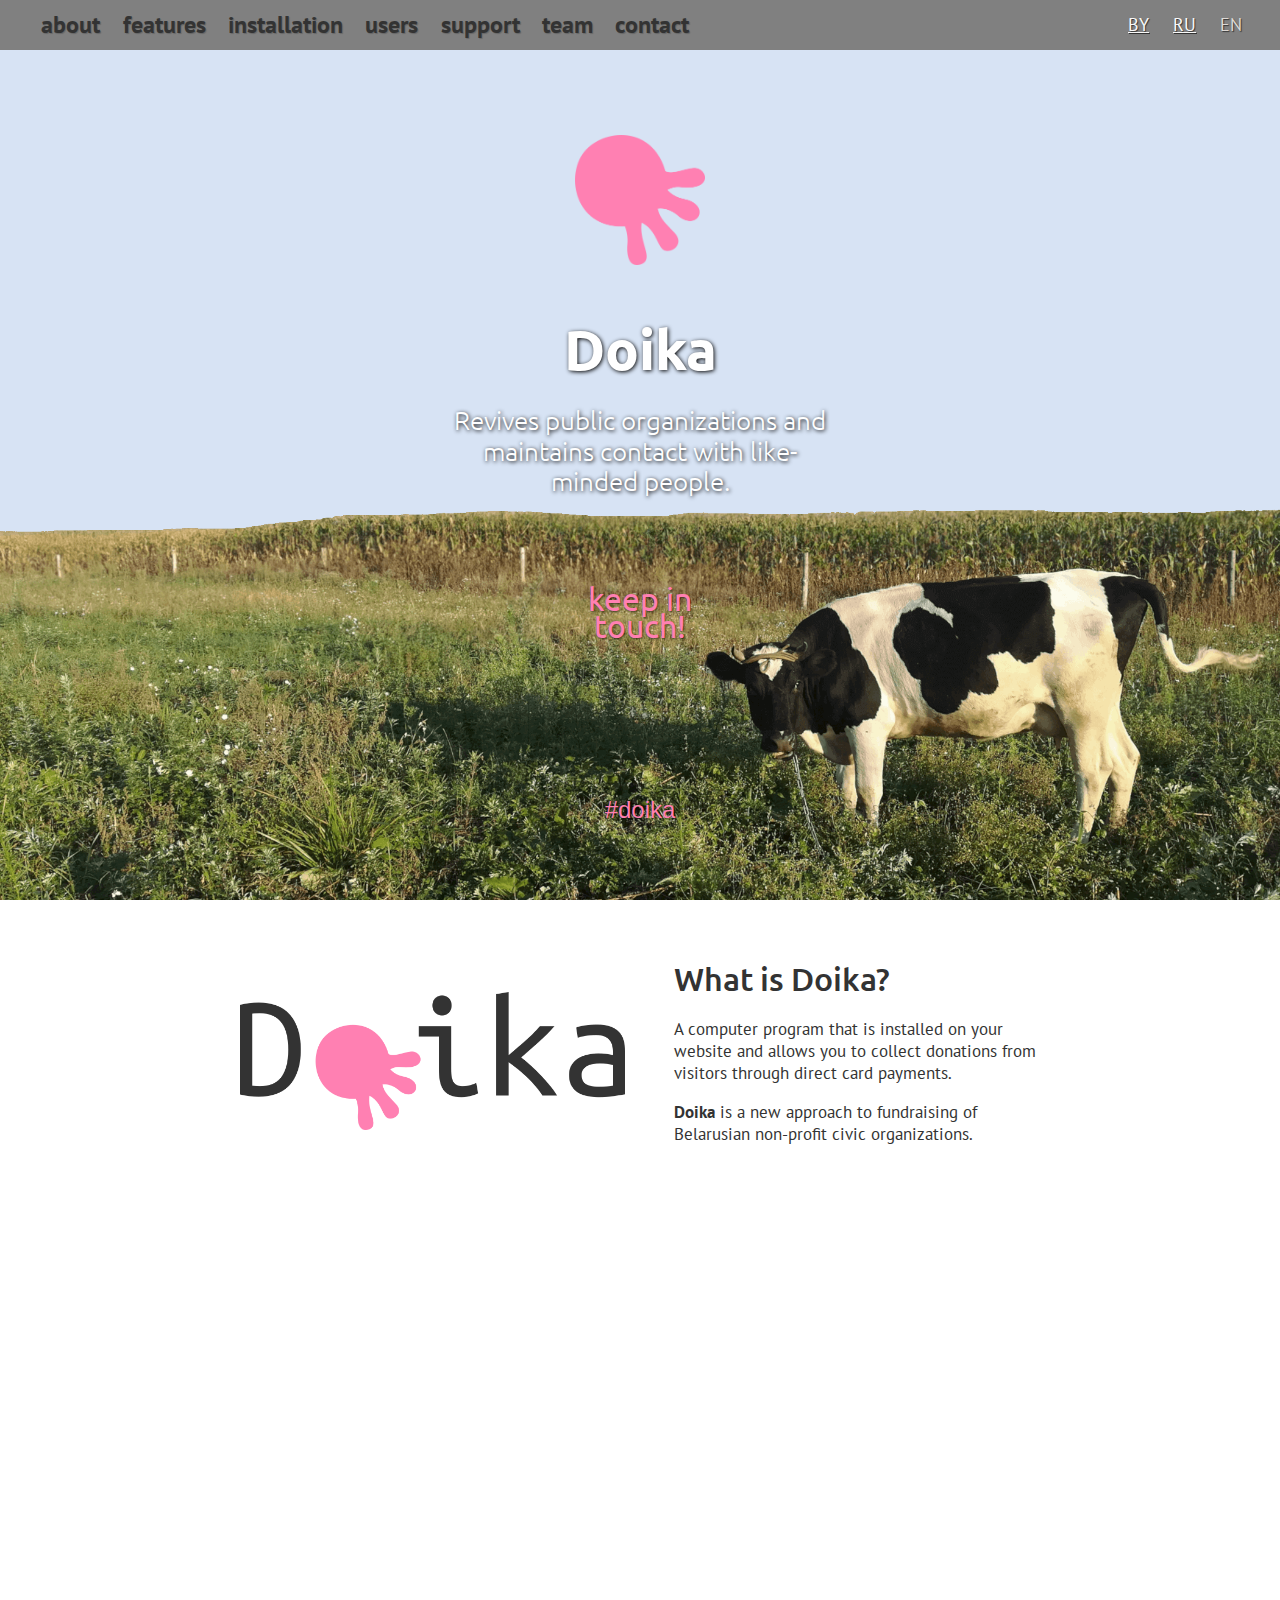
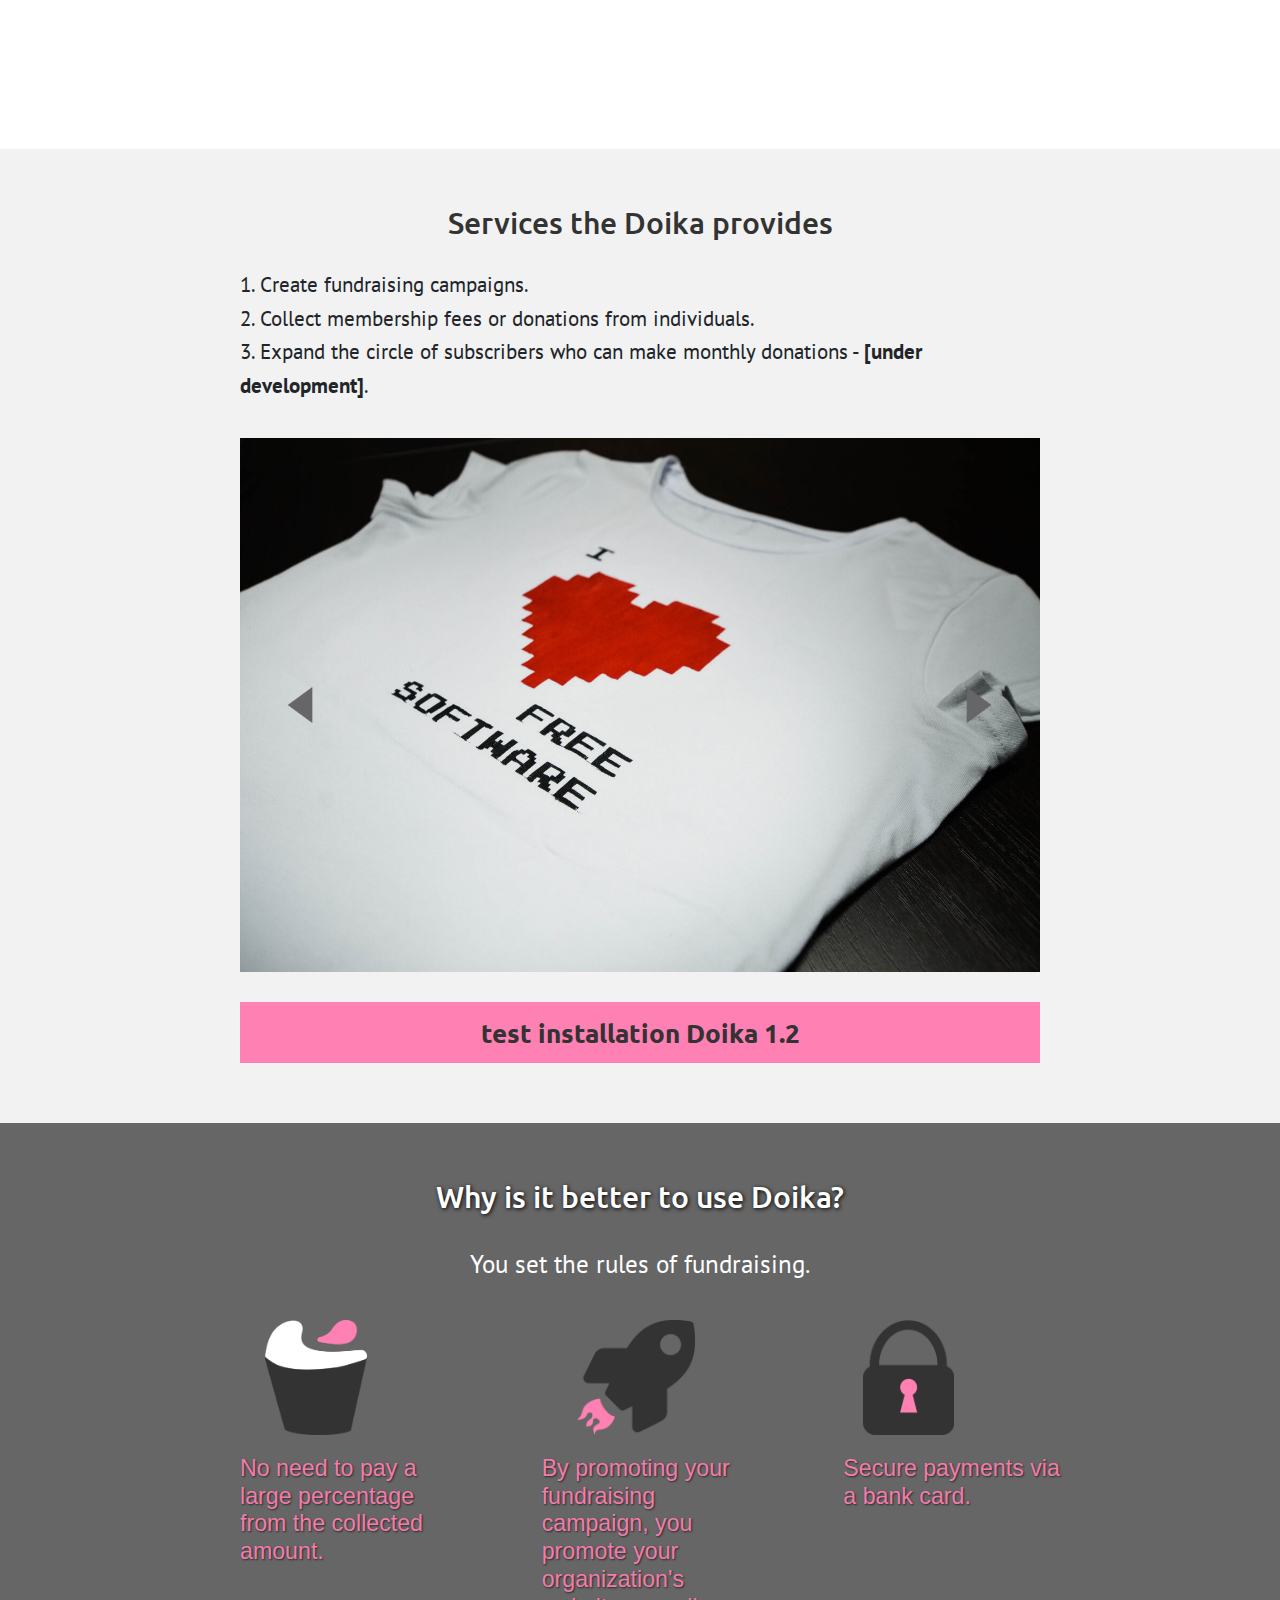
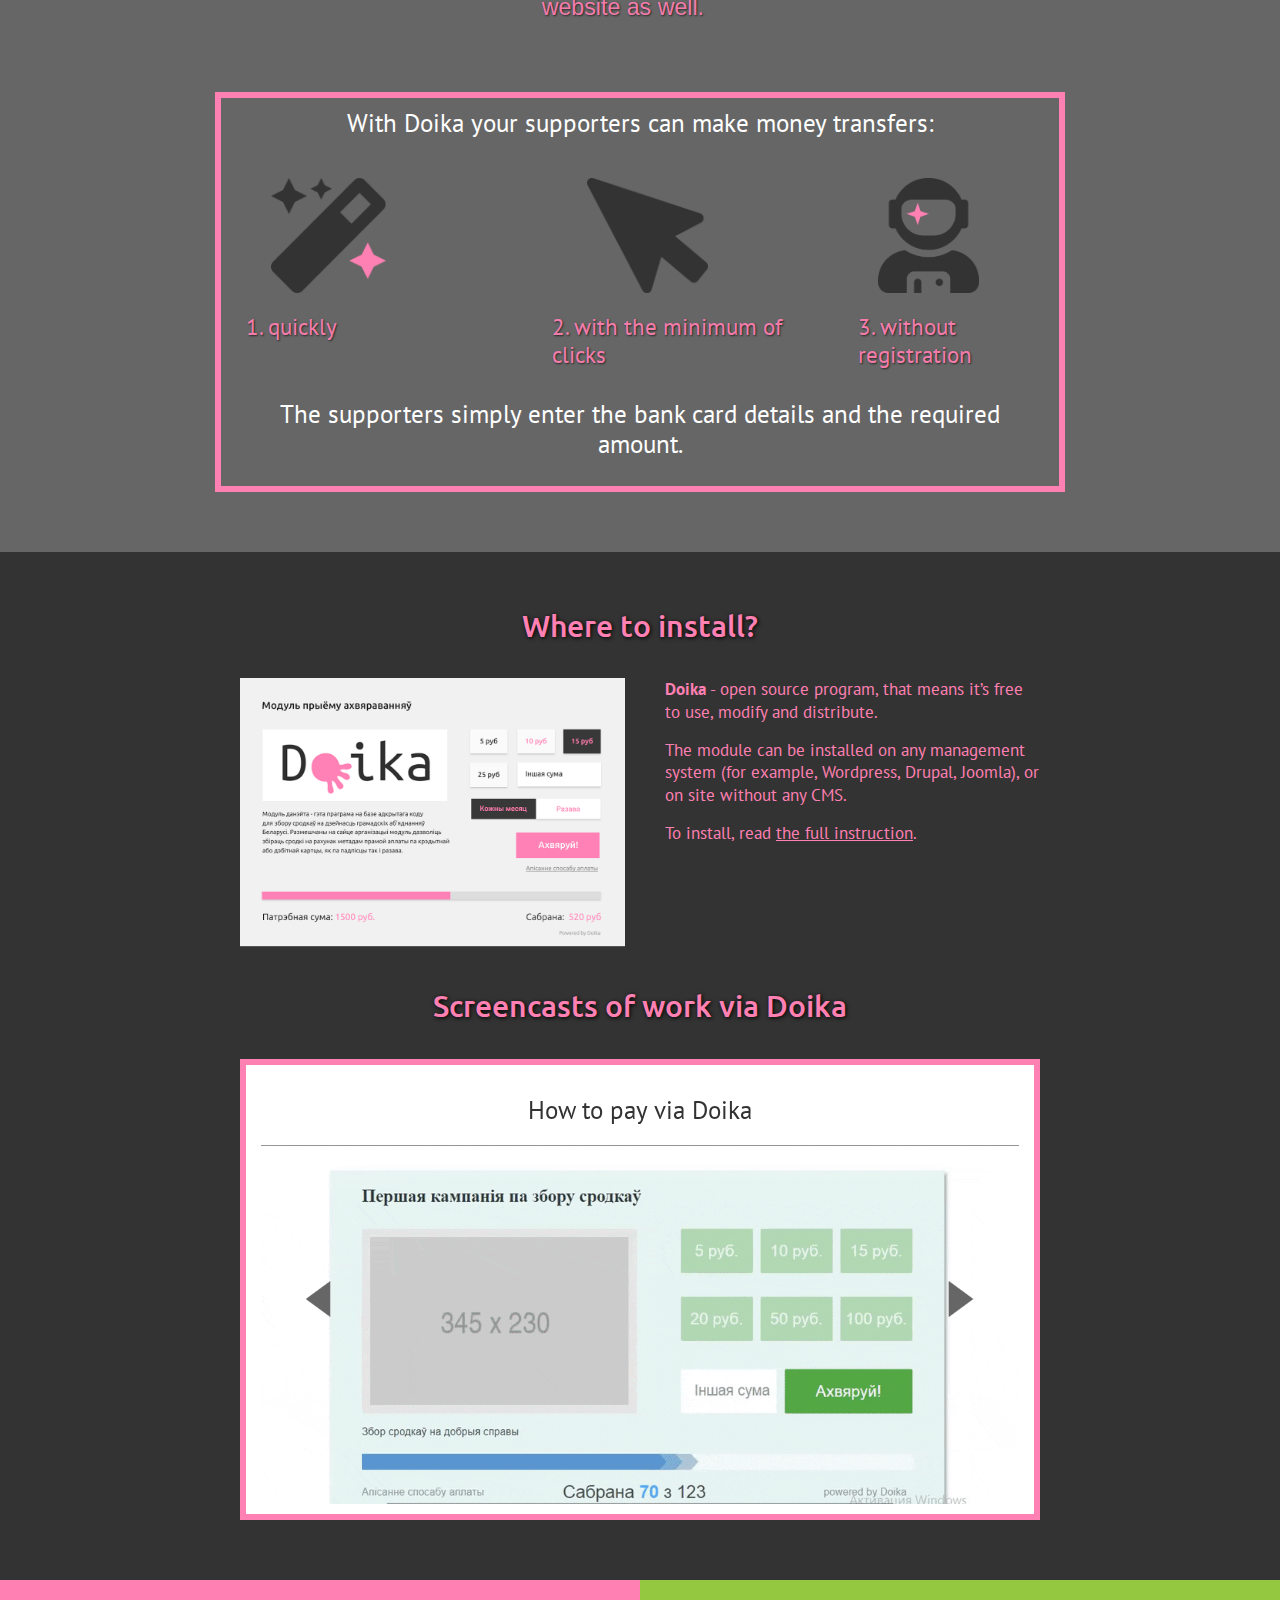
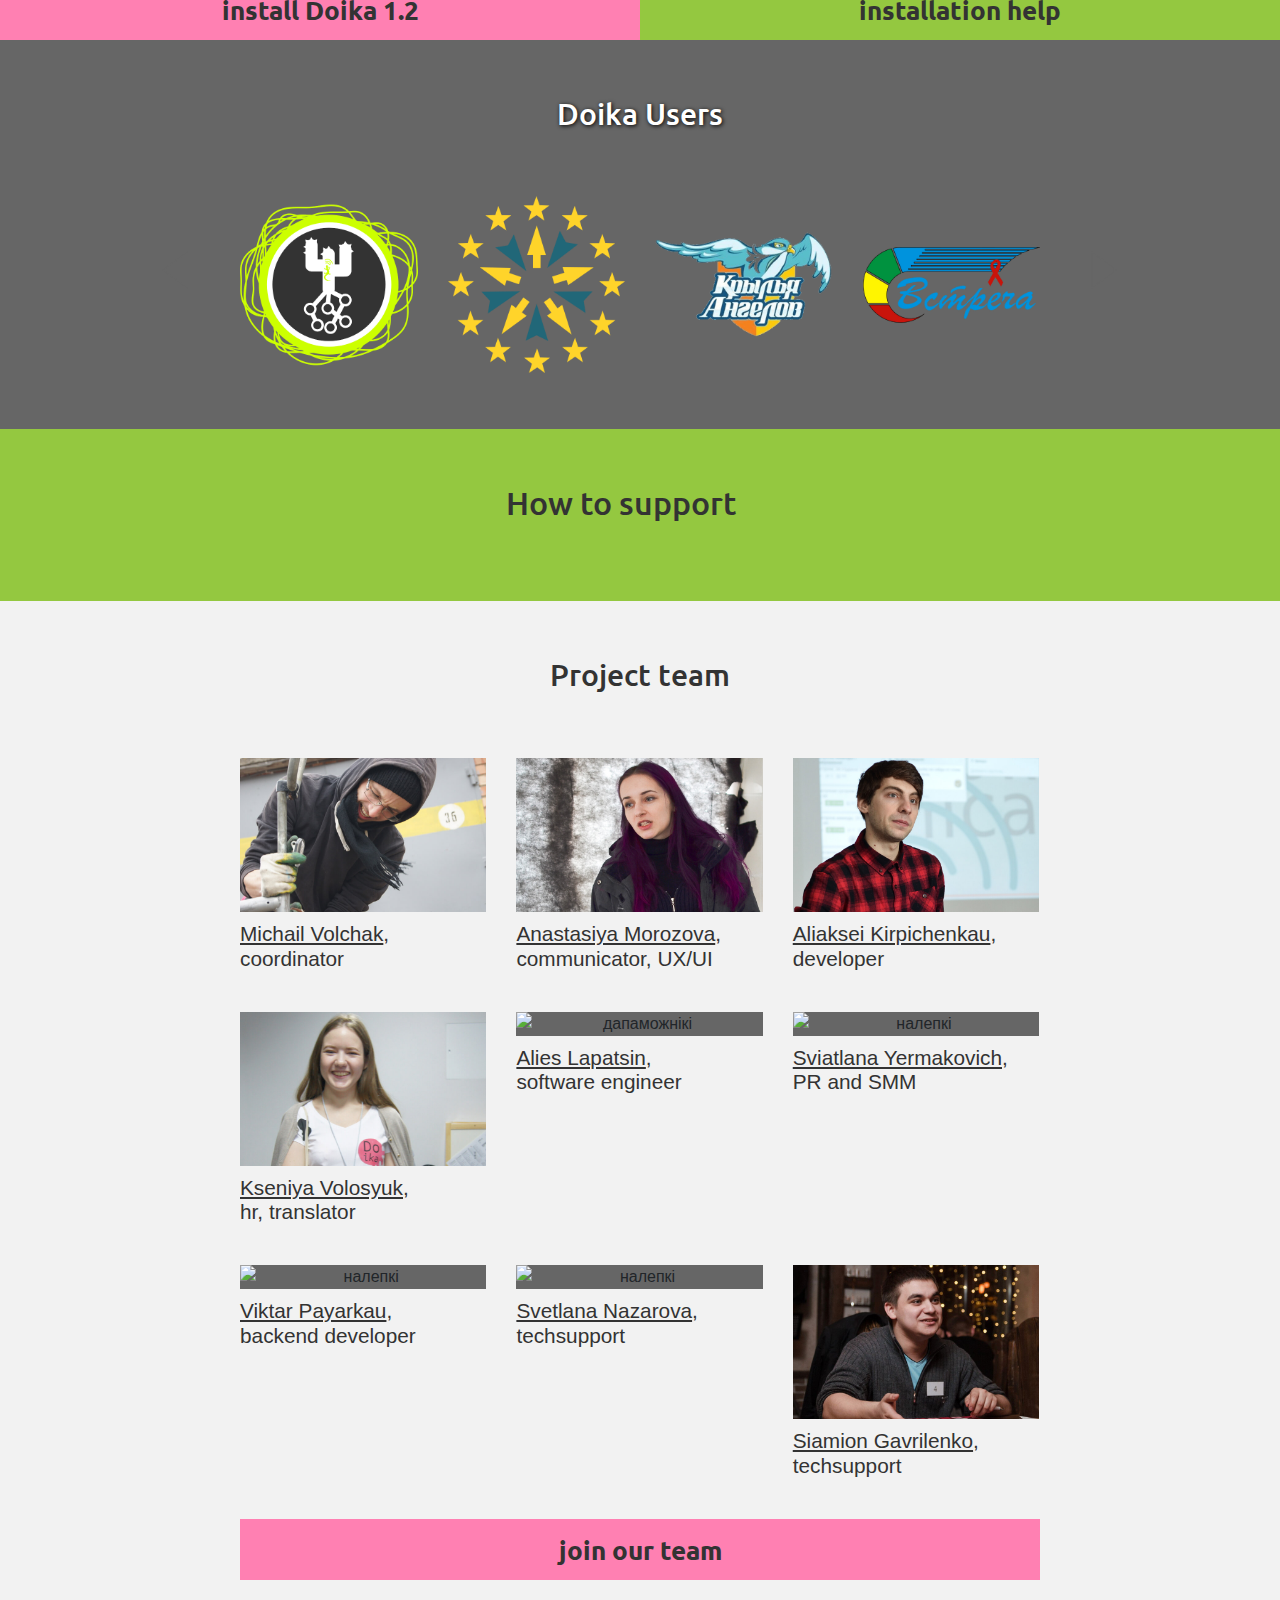
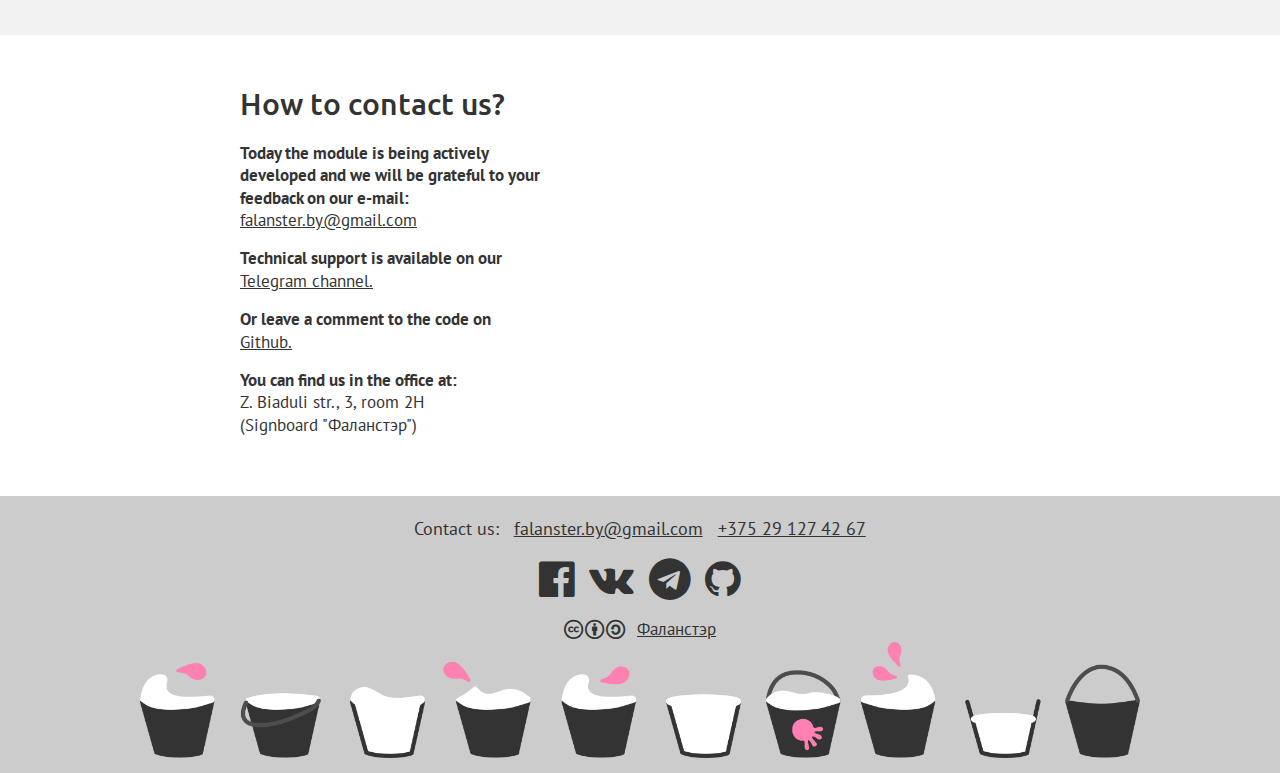
==== commit 40efd0d8: "Add files via upload" ====
--- a/index-en.html
+++ b/index-en.html
@@ -468,6 +468,37 @@
             </div>
           </div>
 
+          <div class="col-lg-3">
+      <div class="links__image">
+             <a href="https://ptushki.org/helpus/how_to_pay">
+              <img src="img/partners/apb.jpg" alt="Homeland bird Protection">
+             </a>
+            </div>
+          </div>
+
+          <div class="col-lg-3">
+      <div class="links__image">
+             <a href="http://www.brestheritage.by/join/">
+              <img src="img/partners/b-fortress.png" alt="Brest Fortress Development Fund">
+             </a>
+            </div>
+          </div>
+
+        </div>
+        </div>
+
+
+        <div class="carousel-item">
+        <div class="row">
+
+          <div class="col-lg-3">
+      <div class="links__image">
+             <a href="http://mamstart.by/">
+              <img src="img/partners/mum.jpg" alt="Mamstart">
+             </a>
+            </div>
+          </div>
+
         </div>
         </div>
 
